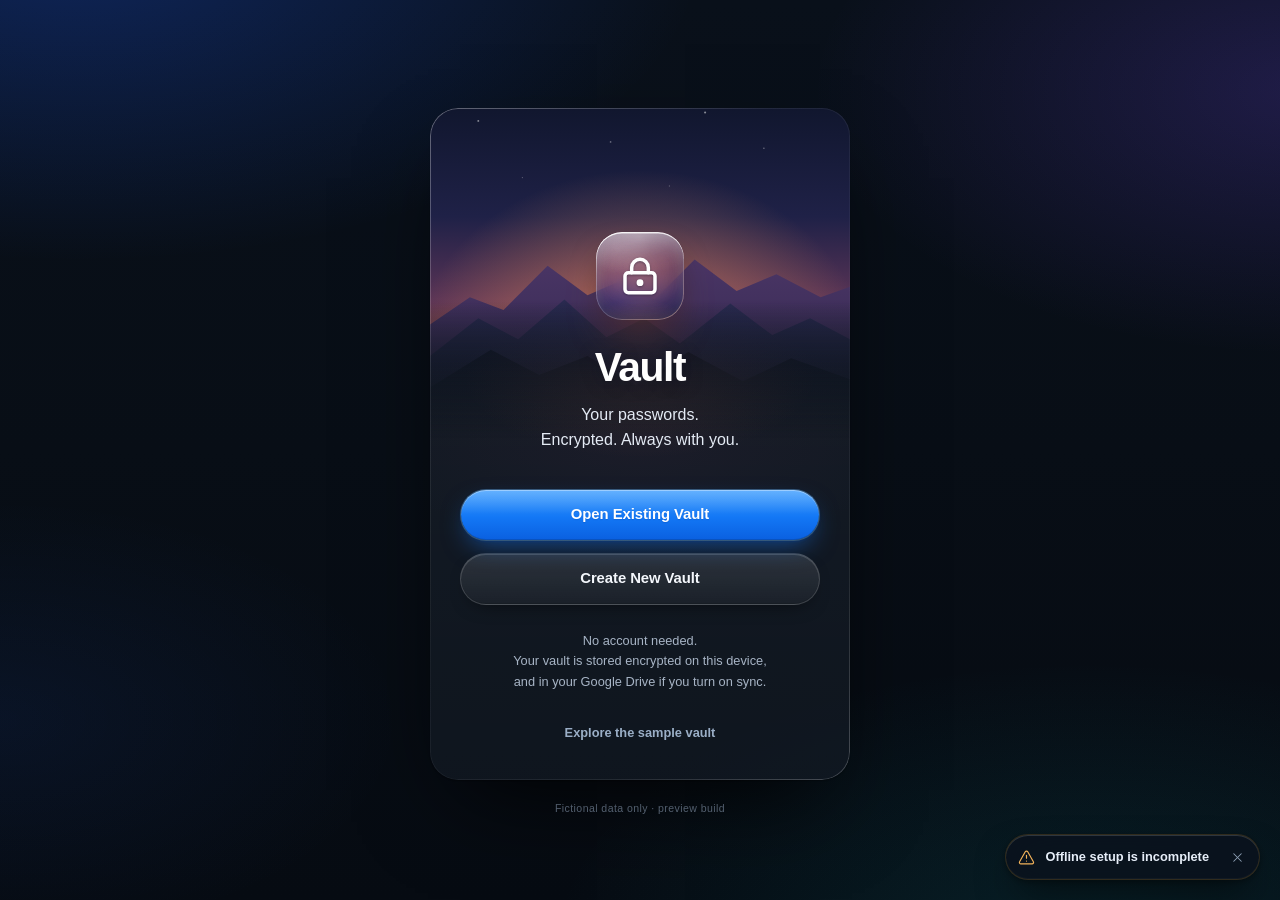
==== index.html @ ab8f026c "Deploy build PInYpkTTVG0W3ZakC27l: phone search behind a header button" ====
<!doctype html>
<html lang="en">
  <head>
    <meta charset="UTF-8" />
    <meta http-equiv="Content-Security-Policy" content="default-src 'self'; script-src 'self' 'wasm-unsafe-eval'; style-src 'self' 'unsafe-inline'; img-src 'self' data:; connect-src 'self' https://www.googleapis.com/drive/v3/about https://www.googleapis.com/drive/v3/files https://www.googleapis.com/drive/v3/files/ https://www.googleapis.com/upload/drive/v3/files; worker-src 'self'; manifest-src 'self'; object-src 'none'; base-uri 'none'; form-action 'none'; frame-src 'self'" />
    <meta
      name="viewport"
      content="width=device-width, initial-scale=1.0, viewport-fit=cover"
    />
    <meta name="theme-color" content="#080e16" />
    <meta name="referrer" content="no-referrer" />
    <meta
      name="description"
      content="Vault — a local-first personal password manager in development. Use fictional data until security review is complete."
    />
    <link rel="icon" type="image/svg+xml" href="./favicon.svg" />
    <link rel="manifest" href="./manifest.webmanifest" />
    <link rel="apple-touch-icon" href="./icons/apple-touch-icon.png" />
    <meta name="apple-mobile-web-app-capable" content="yes" />
    <meta name="apple-mobile-web-app-status-bar-style" content="black-translucent" />
    <meta name="apple-mobile-web-app-title" content="Vault" />
    <meta name="mobile-web-app-capable" content="yes" />
    <link
      rel="apple-touch-startup-image"
      media="screen and (device-width: 430px) and (device-height: 932px) and (-webkit-device-pixel-ratio: 3) and (orientation: portrait)"
      href="./icons/launch-1290x2796.png"
    />
    <title>Vault · Development</title>
    <!-- Critical paint before the app loads: dark background, no white flash. -->
    <style>html,body{--lightningcss-light: ;--lightningcss-dark:initial;color-scheme:dark;background:#080e16;height:100%;margin:0;overflow:hidden}#launch{z-index:2147483000;pointer-events:none;background:#080e16;justify-content:center;align-items:center;transition:opacity .32s;display:flex;position:fixed;inset:0}#launch[data-done]{opacity:0}#launch svg{width:88px;height:88px}</style>
    <script type="module" crossorigin src="./assets/app-DPc89aUN.js"></script>
    <link rel="modulepreload" crossorigin href="./assets/styles-MlpHcpYz.js">
    <link rel="modulepreload" crossorigin href="./assets/driveHandoff-KVu4abeZ.js">
    <link rel="modulepreload" crossorigin href="./assets/autoPreference-CKDOuT5c.js">
    <link rel="stylesheet" crossorigin href="./assets/styles-CIdJ_eeI.css">
    <link rel="stylesheet" crossorigin href="./assets/app-0W2YmeRb.css">
  </head>
  <body>
    <div id="launch" aria-hidden="true">
      <svg viewBox="80 80 352 352" xmlns="http://www.w3.org/2000/svg">
        <defs>
          <linearGradient id="launch-blue" x2="0" y2="1">
            <stop stop-color="#168eff" />
            <stop offset="1" stop-color="#0754c7" />
          </linearGradient>
        </defs>
        <rect x="80" y="80" width="352" height="352" rx="88" fill="url(#launch-blue)" />
        <rect x="160" y="234" width="192" height="142" rx="35" fill="none" stroke="#fff" stroke-width="20" />
        <path d="M196 234v-55a60 60 0 0 1 120 0v55" fill="none" stroke="#fff" stroke-width="20" />
        <path d="M256 291v32" stroke="#fff" stroke-width="20" stroke-linecap="round" />
      </svg>
    </div>
    <div id="root"></div>
  </body>
</html>
---- assets/styles-CIdJ_eeI.css ----
:root{color:#edf2fa;font-synthesis:none;--bg:#080e16;--panel:#0d151f;--line:#ffffff13;--muted:#95a4b8;--blue:#1686ff;--blue-soft:#102c4e;--panel-2:#111b27;--field:#141e2b;--field-line:#ffffff14;--line-strong:#ffffff24;--text:#edf2fa;--green:#3fcf8e;--red:#ff6b78;--radius:12px;--radius-lg:16px;--ease:cubic-bezier(.2, .7, .2, 1);--fast:.14s;--safe-top:env(safe-area-inset-top,0px);--safe-bottom:env(safe-area-inset-bottom,0px);--lightningcss-light: ;--lightningcss-dark:initial;color-scheme:dark;-webkit-font-smoothing:antialiased;-webkit-text-size-adjust:100%;-moz-text-size-adjust:100%;text-size-adjust:100%;background:#080e16;font-family:Inter,-apple-system,BlinkMacSystemFont,Segoe UI,sans-serif;font-size:16px}*{box-sizing:border-box}body{margin:0}button,input,select{font:inherit}button,a,input,select{-webkit-tap-highlight-color:transparent}button{cursor:pointer}button:disabled{cursor:not-allowed;opacity:.43}button{color:inherit}a{color:#50a9ff;text-decoration:none}button:focus-visible,a:focus-visible,input:focus-visible,select:focus-visible,textarea:focus-visible{outline-offset:2px;outline:2px solid #73b9ff}textarea{font:inherit}button{border:0}h1,h2,p{margin:0}h1{letter-spacing:-.045em;font-size:1.8rem;font-weight:630}h2{letter-spacing:-.02em;font-size:1.05rem;font-weight:600}svg{flex-shrink:0}.muted{color:var(--muted);line-height:1.6}.small{font-size:.8rem}.grow{flex:1;min-width:0}.preview-banner{color:#a8bbd4;background:#111c2d;border-bottom:1px solid #21334d;flex-wrap:wrap;justify-content:center;align-items:center;gap:9px;min-height:38px;padding:9px 18px;font-size:.75rem;display:flex}.preview-banner strong{color:#d6e6fe;font-weight:550}.button{border-radius:var(--radius);letter-spacing:-.005em;min-height:44px;transition:filter var(--fast) var(--ease), background-color var(--fast) var(--ease), border-color var(--fast) var(--ease), color var(--fast) var(--ease), transform var(--fast) var(--ease), box-shadow var(--fast) var(--ease);justify-content:center;align-items:center;gap:8px;padding:10px 18px;font-size:.9rem;font-weight:600;line-height:1.2;text-decoration:none;display:inline-flex}.button:active:enabled{transform:scale(.98)}.primary{color:#fff;background:linear-gradient(#2593ff,#0c74f5);border:1px solid #3796ff;box-shadow:inset 0 1px #ffffff2e,0 4px 14px #0a6cff26}@media (hover:hover){.primary:hover:enabled{filter:brightness(1.1)}}.primary:active:enabled{filter:brightness(.94)}.secondary{border:1px solid var(--line-strong);color:#eef4fc;background:#ffffff05}@media (hover:hover){.secondary:hover:enabled{background:#ffffff0d;border-color:#ffffff38}}.icon-button{color:#aebed1;width:36px;height:36px;transition:background-color var(--fast) var(--ease), color var(--fast) var(--ease), transform var(--fast) var(--ease);background:0 0;border-radius:10px;flex-shrink:0;justify-content:center;align-items:center;display:inline-flex}@media (hover:hover){.icon-button:hover{color:#fff;background:#ffffff0d}}.icon-button:active{background:#ffffff17;transform:scale(.94)}.text-button{color:#5eb1ff;transition:color var(--fast) var(--ease), background-color var(--fast) var(--ease);background:0 0;border-radius:10px;justify-content:center;align-items:center;gap:8px;padding:12px;font-size:.85rem;font-weight:550;display:flex}@media (hover:hover){.text-button:hover:enabled{color:#8cc8ff;background:#ffffff08}}.app-mark{color:#fff;background:linear-gradient(145deg,#269dff,#0061e4);border:1px solid #73baff65;border-radius:8px;justify-content:center;align-items:center;width:32px;height:34px;display:inline-flex;box-shadow:0 3px 15px #0062e62a}.eyebrow{letter-spacing:.17em;color:#7f94ae;font-size:.66rem;font-weight:600}.onboarding{background:radial-gradient(at 50% 26%,#142034 0,#0000 60%);flex-direction:column;justify-content:center;align-items:center;min-height:calc(100dvh - 38px);padding:30px 22px;display:flex}.onboarding-brand{letter-spacing:-.03em;align-items:center;gap:10px;margin-bottom:25px;display:flex}.onboarding-card{isolation:isolate;text-align:center;background:linear-gradient(145deg,#111b28,#080e16 80%);border:1px solid #ffffff1d;border-radius:20px;width:100%;max-width:410px;padding:35px 30px;position:relative;overflow:hidden;box-shadow:0 24px 100px #0007,inset 0 1px #ffffff05}.welcome-card{padding-top:56px}.hero-lock{color:#c4d5eb;background:linear-gradient(140deg,#2c3549c0,#0b1420c0);border:1px solid #9caec47a;border-radius:24px;justify-content:center;align-items:center;width:88px;height:91px;margin:0 auto 30px;display:flex;box-shadow:0 14px 30px #0003,inset 0 1px 2px #fff3}.welcome-card h1{margin:10px 0 15px;font-size:2.75rem}.welcome-description{color:#d0ddee;font-size:1.02rem;line-height:1.7}.onboarding-actions{gap:12px;margin:43px 0 26px;display:grid}.onboarding-actions .button{width:100%;min-height:47px}.onboarding-footnote{color:#94a5ba;justify-content:center;align-items:center;gap:7px;margin-bottom:17px;font-size:.75rem;line-height:1.6;display:flex}.back-button{position:absolute;top:14px;left:13px}.small-lock{color:#b4c7df;margin:6px auto 22px}.onboarding-card:not(.welcome-card) h1{font-size:1.55rem}.onboarding-intro{margin:14px 0 28px;font-size:.87rem}.form-field{text-align:left;color:#dbe5f2;margin-bottom:20px;font-size:.8rem;display:block}.form-field input{background:var(--field);border:1px solid var(--field-line);border-radius:var(--radius);width:100%;color:var(--text);min-height:44px;transition:border-color var(--fast) var(--ease), box-shadow var(--fast) var(--ease);margin-top:8px;padding:11px 14px;font-size:.9rem;display:block}.form-field input:focus{border-color:#3a8fff;outline:none;box-shadow:0 0 0 3px #1686ff33}.notice{color:#a9bad0;background:#1220356b;border:1px solid #4e8acf24;border-radius:8px;align-items:flex-start;gap:10px;margin:18px 0;padding:14px;font-size:.8rem;line-height:1.65;display:flex}.notice svg{margin-top:3px}.onboarding-card>.primary{width:100%;margin:4px 0 10px}.source-choice{border:1px solid var(--line);text-align:left;background:#142131;border-radius:9px;align-items:center;gap:14px;width:100%;margin:14px 0;padding:19px 14px;display:flex}.source-choice>span{flex:1}.source-choice strong{font-size:.88rem;font-weight:500;display:block}.source-choice small{color:var(--muted);margin-top:7px;font-size:.75rem;display:block}.tag{color:#ccd7e8;background:#1a2534;border:1px solid #ffffff08;border-radius:8px;padding:4px 10px;font-size:.72rem;font-weight:500;line-height:1.4;display:inline-block}.favorite{color:#f2c454}.favorite svg{fill:currentColor;stroke-width:1.3px}.sr-only{clip:rect(0, 0, 0, 0);white-space:nowrap;border:0;width:1px;height:1px;margin:-1px;padding:0;overflow:hidden;position:absolute!important}@media (width<=760px){.preview-banner{gap:6px;min-height:38px;padding:8px 9px;font-size:.64rem;line-height:1.5}.preview-banner>span:last-child{max-width:255px}.onboarding{justify-content:flex-start;padding:26px 18px}.onboarding-brand{display:none}.onboarding-card{box-shadow:none;background:0 0;border:none;max-width:410px;padding:35px 15px}.welcome-card{background:linear-gradient(#17233a66,#0000);border-radius:22px;padding-top:50px}.welcome-card h1{font-size:2.7rem}.welcome-description{font-size:1.05rem}.onboarding-actions{margin-top:52px}.onboarding-footnote{font-size:.75rem}.form-field input{font-size:1rem}.onboarding-intro{font-size:.95rem}.form-field{font-size:.85rem}.source-choice{padding:20px 14px}.button{min-height:45px}}body{background:radial-gradient(at 45% 0,#19222c66,#0000 65%),#080d13}.password-quality{color:#8da1b9;grid-template-columns:minmax(80px,1fr) auto;align-items:center;column-gap:12px;margin-top:10px;font-size:.75rem;display:grid}.password-quality>div{gap:4px;height:5px;margin:0;display:flex}.password-quality i{transition:background-color .22s var(--ease);background:#243244;border-radius:4px;flex:1}.password-quality span{text-align:right;font-weight:550;display:block}.password-quality .strength-feedback{color:#7f90a6;grid-column:1/-1;margin-top:6px;font-size:.72rem}.password-quality[data-score="0"],.password-quality[data-score="1"]{color:#ff9298}.password-quality[data-score="2"]{color:#f5c56e}.password-quality[data-score="3"],.password-quality[data-score="4"]{color:#49d79d}.password-quality i.filled{background:currentColor}.strength-feedback{color:#aebed0;margin:7px 0 0;line-height:1.5}.drive-connection{width:min(100%,520px)}.drive-connection .notice{margin:24px 0}.drive-connection #drive-status{margin:24px 0 12px;line-height:1.6}.drive-connection #drive-account{color:#49d79d;overflow-wrap:anywhere}.drive-connection [hidden]{display:none!important}.drive-connection .onboarding-actions{margin:24px 0}.drive-connection fieldset{text-align:left;border:0;min-width:0;padding:0}.drive-connection h2{margin:26px 0 14px;font-size:17px}.drive-connection select{border:1px solid var(--line);color:#edf2fa;background:#121e2c;border-radius:8px;width:100%;max-width:100%;min-height:48px;margin-top:9px;padding:12px;font-size:16px;display:block}.drive-connection #transfer-status{overflow-wrap:anywhere;color:#a4cbef;line-height:1.6}.drive-consent{align-items:flex-start;gap:10px;margin:18px 0;font-size:13px;line-height:1.5;display:flex}.drive-consent input{accent-color:#1885ff;flex:none;margin-top:4px}.drive-files{gap:12px;margin:16px 0;display:grid}.drive-file{overflow-wrap:anywhere;background:#0e1722;border:1px solid #263342;border-radius:12px;padding:16px}.drive-file strong{font-size:13px}.drive-file p{margin:10px 0}.form-error,.discard-confirmation p{color:#ffafb6;margin-top:15px;font-size:.8rem;line-height:1.5}.danger{color:#ff8a95;background:#3a161c;border:1px solid #83313d}@media (hover:hover){.button.danger:hover:enabled{color:#ffb0b8;background:#4b1b23;border-color:#a8414e}}.text-button.danger{color:#ff7d89;background:0 0;border:0}@media (hover:hover){.text-button.danger:hover:enabled{color:#ffa1aa;background:#ff5a6a12}}.form-error{margin-bottom:15px}@media (prefers-reduced-motion:reduce){*,:before,:after{scroll-behavior:auto!important;transition:none!important;animation-duration:.01ms!important;animation-iteration-count:1!important}}@keyframes rise-in{0%{opacity:0;transform:translateY(10px)scale(.985)}}@keyframes fade-in{0%{opacity:0}}@keyframes sheet-in{0%{opacity:0;transform:translateY(24px)}}.onboarding-card form>.button{width:100%;margin:16px 0}.onboarding-card input[type=file]{min-width:0;max-width:100%;padding:10px}.saved-vault-list{gap:10px;max-height:300px;margin-bottom:24px;display:grid;overflow-y:auto}.sync-choice{text-align:left;overflow-wrap:anywhere;align-items:flex-start;gap:12px;padding:14px 0;display:flex}.quick-unlock{justify-content:center;align-items:center;gap:8px;width:100%;margin-top:8px;display:inline-flex}.quick-unlock-or{text-align:center;margin:10px 0 2px;font-size:.85rem}.notice-text{color:#f6c35b;margin:8px 0}.auth-frame{border:0;border-radius:12px;width:100%;height:365px}.sync-choice input[type=radio]{accent-color:#168bff;flex:0 0 20px;width:20px;height:20px;min-height:20px;margin:2px 0 0}.saved-vault-choice{text-align:left;width:100%}.saved-vault-choice>span{min-width:0}.saved-vault-choice small{overflow-wrap:anywhere;font-size:11px}.selected-vault-name{color:#7db9ff;margin:8px 0;font-size:13px}.saved-vault-count{text-align:center;margin:0;font-size:12px}.pwa-notice{padding:12px max(16px, env(safe-area-inset-right)) 12px max(16px, env(safe-area-inset-left));color:#d1e6ff;text-align:center;background:#11253a;font-size:12px}.pwa-notice .text-button{margin:8px auto 0}.pwa-status{text-align:left;background:#0e1722;border:1px solid #263342;border-radius:16px;width:100%;max-width:600px;margin:22px auto 0;padding:20px;font-size:13px;line-height:1.6}.pwa-status h2{margin-bottom:10px;font-size:16px}.pwa-status p{margin:10px 0}.pwa-actions{flex-wrap:wrap;gap:10px;margin-top:14px;display:flex}@media (display-mode:standalone){body{padding-top:env(safe-area-inset-top)}body:before{content:"";z-index:40;height:env(safe-area-inset-top);background:var(--bg);pointer-events:none;position:fixed;top:0;left:0;right:0}:root{--sticky-top:env(safe-area-inset-top,0px)}html{overscroll-behavior-y:none}}.phone-pop-transition{z-index:10000;pointer-events:none;background:#080e16;position:fixed;inset:0;overflow:hidden}.phone-pop-page{will-change:transform;background:#080e16;position:absolute;inset:0;overflow:hidden}.phone-pop-front{box-shadow:-6px 0 24px #0005}.phone-pop-shade{pointer-events:none;background:#000;position:absolute;inset:0}
---- assets/app-0W2YmeRb.css ----
.access{background:radial-gradient(at 50% 18%,#14213980 0,#0000 60%);justify-content:center;min-height:100dvh;padding:40px 22px 18px}.access .onboarding-card{background:linear-gradient(160deg,#101a25,#090f17 75%);border:1px solid #ffffff12;border-radius:22px;max-width:420px;padding:34px 30px 30px;box-shadow:0 24px 80px #0006,inset 0 1px #ffffff05}.access .onboarding-card h1{letter-spacing:-.03em;font-size:1.45rem;font-weight:650}.access .onboarding-intro{color:#aab7c8;max-width:320px;margin:10px auto 26px;font-size:.88rem;line-height:1.55}.access .back-button{color:#dbe5f2;border-radius:10px;width:44px;height:44px;top:16px;left:14px}.access .onboarding-actions{gap:12px;margin:30px 0 0}.access .button{border-radius:11px;min-height:50px;font-size:.93rem;font-weight:600}.access .button.primary{background:var(--blue);border-color:#3a98ff;box-shadow:0 3px 12px #0a6cff1f,inset 0 1px #ffffff20}.access .button.secondary:not(.danger){color:#f2f6fb;background:#ffffff03;border-color:#ffffff38}.access .button.secondary.danger{color:#ffd9de;background:#3a1a21;border-color:#a8505d}.access form>.button{width:100%;margin:22px 0 0}.access .text-button{color:#5eb1ff}.access .sample-link{color:#8193a9;margin:18px auto 0;padding:8px 12px;font-size:.8rem}@media (hover:hover){.access .sample-link:hover{color:#b9c8da}}.access .welcome-card{background:#080e16;padding:0 30px 26px}.welcome-scene{z-index:-1;height:330px;position:absolute;inset:0 0 auto;overflow:hidden}.welcome-landscape{width:100%;height:100%;display:block}.access .hero-lock{color:#eef3fb;-webkit-backdrop-filter:blur(12px);backdrop-filter:blur(12px);background:linear-gradient(150deg,#5a5f7c8c,#1d2238b3);border:1px solid #ffffff42;border-radius:24px;width:88px;height:88px;margin:124px auto 24px;box-shadow:0 18px 40px #05081599,inset 0 1px 1px #fff5,inset 0 -8px 18px #0003}.access .welcome-card h1{letter-spacing:-.035em;margin:0 0 12px;font-size:2.55rem;font-weight:700}.access .welcome-description{color:#dfe7f2;font-size:1rem;line-height:1.55}.access .welcome-card .onboarding-actions{margin-top:36px}.access .saved-vault-count{color:#7f90a6;margin:12px 0 0;font-size:.75rem}.access .onboarding-footnote{color:#a7b4c5;margin:26px 0 0;font-size:.8rem;line-height:1.6;display:block}.offline-ready{color:#6f8198;justify-content:center;align-items:center;gap:6px;margin-top:6px;font-size:.72rem;display:flex}.offline-ready svg{color:#49c78f}.access .small-lock{color:#cfdbeb;border:1px solid var(--line);background:#16202d;border-radius:16px;justify-content:center;align-items:center;width:56px;height:56px;margin:8px auto 18px;display:flex}.access .small-lock.unlock-lock{color:#c9d5e5;background:0 0;border:0;width:auto;height:auto;margin:18px auto 20px}.access .small-lock.danger-tile{color:#ff9ea9;background:#2a141a;border-color:#5a2630}.access-field{text-align:left;margin-bottom:20px}.access-field>label,.access .form-field{color:#e3eaf4;text-align:left;font-size:.84rem;font-weight:550;display:block}.secret-input{margin-top:9px;position:relative}.access .secret-input input,.access .form-field input:not([type=file]){color:#f3f7fc;letter-spacing:.02em;background:#17222e;border:1px solid #ffffff0d;border-radius:10px;width:100%;min-height:50px;margin:0;padding:13px 50px 13px 14px;font-size:1rem;display:block;box-shadow:inset 0 1px 2px #00000012}.access .form-field input:not([type=file]){margin-top:9px;padding-right:14px}.access .secret-input input::placeholder{color:#66778d;letter-spacing:0;font-size:.9rem}.access .secret-input input:focus,.access .form-field input:focus{border-color:#3a8fff;outline:none;box-shadow:0 0 0 3px #1686ff33}.secret-input .icon-button{color:#b7c5d7;border-radius:10px;width:44px;height:44px;position:absolute;top:50%;right:6px;transform:translateY(-50%)}.access .file-field{margin-bottom:20px}.access .file-field input[type=file]{color:#b8c6d8;background:#141d2a;border:1px dashed #ffffff26;border-radius:12px;width:100%;margin-top:9px;padding:12px;font-size:.8rem;display:block}.access .password-quality{grid-template-columns:minmax(90px,1fr) auto;align-items:center;column-gap:12px;margin-top:10px;font-size:.75rem;display:grid}.access .password-quality>div{gap:4px;height:5px;margin:0}.access .password-quality span{text-align:right;font-weight:550}.access .password-quality .strength-feedback{color:#8193a9;grid-column:1/-1;margin-top:6px;font-size:.72rem}.sync-card{text-align:left;background:linear-gradient(145deg,#14202c,#111b26);border:1px solid #ffffff0d;border-radius:14px;grid-template-columns:auto 1fr;align-items:start;gap:6px 14px;margin-top:26px;padding:18px 16px 16px;display:grid}.sync-card>svg{margin-top:2px}.sync-card label{color:#f1f5fb;font-size:.92rem;font-weight:600;display:block}.sync-card p{color:#a0afc2;margin-top:6px;font-size:.8rem;line-height:1.55}.sync-card .switch{grid-column:2;justify-self:end}.switch{appearance:none;cursor:pointer;background:#39475a;border-radius:999px;flex-shrink:0;width:51px;height:31px;margin:0;transition:background .2s;position:relative}.switch:before{content:"";background:#fff;border-radius:50%;width:27px;height:27px;transition:transform .2s;position:absolute;top:2px;left:2px;box-shadow:0 2px 5px #0006}.switch:checked{background:var(--blue)}.switch:checked:before{transform:translate(20px)}.switch:disabled{opacity:.45;cursor:not-allowed}.switch:focus-visible{outline-offset:3px;outline:2px solid #73b9ff}.sync-hint{text-align:left;color:#8fb8e8;margin:10px 2px 0;font-size:.78rem}.access .form-error{text-align:left;margin:14px 0 0}.access .unlock-changed-hint{text-align:left;color:#8fa1b8;margin:8px 0 0;font-size:.78rem;line-height:1.5}.access-tip{color:#7f90a6;max-width:330px;margin:18px auto 0;font-size:.76rem;line-height:1.55}.access .selected-vault-name{color:#7f90a6;margin:-14px 0 24px;font-size:.78rem;font-weight:500}.access .quick-unlock-or{color:#7f90a6;align-items:center;gap:12px;margin:26px 0 18px;font-size:.78rem;display:flex}.access .quick-unlock-or:before,.access .quick-unlock-or:after{content:"";background:var(--line);flex:1;height:1px}.access .button.face-unlock{color:#cfe5ff;background:linear-gradient(#10233b,#0c1a2c);border-color:#2f7fe6;width:100%;min-height:50px;box-shadow:inset 0 1px #ffffff0a,0 0 0 1px #1686ff14}.access .button.face-unlock svg{color:#8cc6ff}@media (hover:hover){.access .button.face-unlock:hover:enabled{background:#12294a;border-color:#4a9dff}}.unlock-vault-name{color:#dbe7f5;font-weight:600}.unlocking{animation:fade-in .2s var(--ease);flex-direction:column;align-items:center;padding:6px 0 26px;display:flex}.unlock-spinner{border:5px solid #1d2a3b;border-top-color:var(--blue);border-right-color:#4aa3ff;border-radius:50%;width:76px;height:76px;margin:30px 0 28px;animation:.9s linear infinite sync-spin}@media (prefers-reduced-motion:reduce){.unlock-spinner{animation:2.4s linear infinite sync-spin!important}}.unlocking-note{max-width:260px;font-size:.9rem;line-height:1.55}.access .notice-text{text-align:left;background:#2a200d;border:1px solid #6b5220;border-radius:12px;margin:0 0 20px;padding:12px 14px;font-size:.8rem;line-height:1.5}.access .saved-vault-list{gap:10px;max-height:320px;margin:0;padding:2px}.vault-item{border:1px solid var(--line);background:#131c28;border-radius:16px;overflow:hidden}.access .saved-vault-choice{color:#cbd7e6;background:0 0;border:0;border-radius:0;gap:13px;margin:0;padding:14px 14px 8px}@media (hover:hover){.access .saved-vault-choice:hover:enabled{background:#ffffff06}}.vault-tile{color:#7cc0ff;background:#1c3456;border-radius:12px;flex:0 0 40px;justify-content:center;align-items:center;width:40px;height:40px;display:flex}.access .saved-vault-choice strong{color:#f1f5fb;font-size:.95rem;font-weight:600}.access .saved-vault-choice small{color:#7f90a6;margin-top:3px;font-size:.68rem}.access .vault-delete{color:#e3808c;text-align:left;background:0 0;border:0;margin:0 0 0 67px;padding:2px 0 12px;font-size:.74rem;display:block}.access .empty-vaults{border:1px dashed #ffffff1c;border-radius:16px;padding:18px;font-size:.85rem}.access .access-notice{color:#9fd8b8;margin-top:14px;font-size:.8rem;line-height:1.5}.drive-link{text-decoration:none}.more-options{text-align:center;width:100%;max-width:420px;margin-top:14px}.more-toggle{margin:0 auto;padding:8px 12px;font-size:.78rem;color:#8193a9!important}.more-toggle[aria-expanded=true] svg{transform:rotate(180deg)}.more-options .pwa-status{border-color:var(--line);background:#0c141e;border-radius:16px;max-width:420px;margin-top:8px}.access .vault-full-id{color:#6f8198;overflow-wrap:anywhere;margin:-18px 0 18px;font-size:.7rem}.delete-copy{text-align:left;color:#b9c6d6;margin-bottom:22px;font-size:.84rem;line-height:1.6}.delete-copy p+p{margin-top:10px}.connect-logo{border:1px solid var(--line);background:#141d2a;border-radius:18px;justify-content:center;align-items:center;width:64px;height:64px;margin:4px auto 18px;display:flex}.access .auth-frame{border:1px solid var(--line);background:#0f1823;border-radius:16px;margin:4px 0 10px;display:block}.connect-status{color:#aab7c8;font-size:.84rem;line-height:1.5}.connect-status:empty{display:none}.connect-status[data-status=error]{color:#ffafb6}.connect-account{text-align:left;border:1px solid var(--line);background:#131c28;border-radius:14px;margin-top:16px;padding:14px 16px;font-size:.8rem;line-height:1.55}.connect-account p+p{margin-top:6px}.connect-card .onboarding-actions{margin-top:22px}.muted-link{margin:10px auto 0;font-size:.8rem;color:#8193a9!important}.build-note{letter-spacing:.04em;color:#4f5f73;margin-top:22px;font-size:.66rem}@media (width<=760px){.access{padding:0 0 max(14px, env(safe-area-inset-bottom));background:var(--bg);justify-content:flex-start}.access .onboarding-card{max-width:none;box-shadow:none;background:0 0;border:0;border-radius:0;padding:64px max(22px,50% - 195px) 12px}.access .welcome-card{background:0 0;padding:0 max(26px,50% - 190px) 12px}.welcome-scene{height:min(45dvh,360px)}.access .hero-lock{margin-top:clamp(90px,17dvh,150px)}.access .welcome-card .onboarding-actions{margin-top:34px}.access .onboarding-card h1{font-size:1.5rem}.access .welcome-card h1{font-size:2.5rem}.access .back-button{top:12px;left:10px}.access .saved-vault-list{max-height:none}.more-options{padding:0 22px}.build-note{margin:auto 0 0;padding-top:18px}}@media (width<=760px) and (height<=700px){.access .hero-lock{border-radius:21px;width:76px;height:76px;margin-top:72px;margin-bottom:18px}.access .welcome-card .onboarding-actions{margin-top:26px}.access .onboarding-footnote{margin-top:20px}}.access .saved-vault-choice>.vault-tile{flex:0 0 40px}.access .saved-vault-choice>span:not(.vault-tile){flex:1}.access h1+.selected-vault-name{margin:8px 0 20px}.access h1+.selected-vault-name+.vault-full-id{margin:-14px 0 20px}.access .file-field input[type=file]::file-selector-button{color:#eef4fc;font:inherit;cursor:pointer;background:#1f2b3b;border:1px solid #ffffff24;border-radius:9px;margin-right:12px;padding:8px 12px;font-weight:550}.access .small-lock.unlock-lock{color:#b3c2d5;background:radial-gradient(circle,#1b283b 0,#121c2a55 45%,#0000 70%);border-radius:50%;width:104px;height:104px;margin:6px auto 14px}.access .unlock-lock svg circle{fill:#0e1724;stroke:#0e1724;stroke-width:3.4px}.access .unlock-lock svg path{stroke-width:2.2px}.access .small-lock.face-glyph{color:#8cc6ff;background:radial-gradient(circle at 50% 40%,#16345a 0,#0f2340 55%,#0b1829 100%);border:1px solid #2f7fe666;border-radius:30px;width:104px;height:104px;margin:12px auto 18px;box-shadow:0 0 0 6px #1686ff0d,0 14px 38px #0a6cff26,inset 0 1px #ffffff14}.access .face-first{flex-direction:column;align-items:stretch;gap:14px;margin-top:4px;display:flex}.access .button.face-unlock.face-unlock-primary{color:#fff;background:var(--blue);border-color:#3a98ff;gap:10px;min-height:60px;font-size:1.02rem;font-weight:650;box-shadow:0 8px 24px #0a6cff40,inset 0 1px #ffffff26}.access .button.face-unlock.face-unlock-primary svg{color:#fff}@media (hover:hover){.access .button.face-unlock.face-unlock-primary:hover:enabled{background:#2b92ff;border-color:#5aaaff}}.access .use-master-password{border-radius:10px;justify-content:center;align-self:center;align-items:center;gap:8px;min-height:44px;padding:8px 16px;font-size:.92rem;font-weight:600;display:inline-flex}@media (hover:hover){.access .use-master-password:hover{background:#ffffff08}}.access .unlock-form-pending{visibility:hidden}.access .saved-vault-choice small.vault-meta{color:#8193a9;flex-wrap:wrap;align-items:center;gap:3px 10px;margin-top:4px;font-size:.72rem;line-height:1.35;display:flex}.vault-meta-tag{white-space:nowrap;align-items:center;gap:4px;display:inline-flex}.vault-meta-tag svg{flex:none}.vault-meta-tag>svg:not(.drive-logo){color:#7cc0ff}.workspace{background:var(--bg);width:100%;min-height:100dvh;display:flex}.sidebar{border-right:1px solid var(--line);scrollbar-width:thin;background:linear-gradient(#0c141f,#09101a);flex-direction:column;flex-shrink:0;width:240px;height:100dvh;padding:22px 12px 14px;display:flex;position:sticky;top:0;overflow-y:auto}.sidebar-brand{letter-spacing:-.02em;align-items:center;gap:11px;padding:0 8px 22px;font-size:1.3rem;font-weight:650;display:flex}.sidebar-brand .app-mark{border-radius:10px;width:34px;height:34px}.sidebar-nav,.sidebar-bottom{flex-direction:column;gap:2px;display:flex}.sidebar .nav-item{color:#c0ccdc;text-align:left;width:100%;min-height:38px;transition:background-color var(--fast) var(--ease), color var(--fast) var(--ease);background:0 0;border-radius:10px;align-items:center;gap:12px;padding:8px 11px;font-size:.875rem;font-weight:400;display:flex}.sidebar .nav-item svg{color:#8ea2bb;transition:color var(--fast) var(--ease)}@media (hover:hover){.sidebar .nav-item:hover:not(.active){color:#eef4fc;background:#ffffff09}}.sidebar .nav-item:active:not(.active){background:#ffffff10}.sidebar .nav-item.active{color:#fff;background:linear-gradient(100deg,#0c3158,#10243c);font-weight:550;box-shadow:inset 0 0 0 1px #368fee24}.sidebar .nav-item.active svg{color:#6fb2ff}.sidebar .nav-item>span:nth-child(2){flex:1;min-width:0}.nav-count,.trash-count{color:#71859f;font-variant-numeric:tabular-nums;font-size:.72rem}.nav-caret{color:#8ea2bb;transition:transform .15s;display:inline-flex}.nav-caret[data-open=false]{transform:rotate(-90deg)}.nav-sub{flex-direction:column;gap:1px;padding-left:14px;display:flex}.nav-sub[hidden]{display:none}.sidebar .nav-sub .nav-item{min-height:34px;font-size:.84rem}.sidebar-bottom{margin-top:auto;padding-top:18px}.drive-state{border:1px solid var(--line);color:var(--muted);background:#0f1823;border-radius:12px;margin-top:12px;padding:11px 12px 12px;font-size:.75rem}.drive-state-head{align-items:center;gap:8px;min-height:28px;display:flex}.drive-state-head strong{color:#e3ebf6;flex:1;font-size:.82rem;font-weight:560}.drive-state .drive-gear{width:30px;height:30px;margin-right:-6px}.drive-state .sync-pill{color:#b8c6d8;background:#1a2534;border:1px solid #0000;border-radius:999px;align-items:center;gap:6px;margin-top:6px;padding:3px 9px 3px 7px;font-size:.72rem;font-weight:560;line-height:1.3;display:inline-flex}.drive-state .sync-pill i{background:currentColor;border-radius:50%;width:7px;height:7px}.drive-state .sync-pill[data-summary=synced]{color:#5fd49a;background:#0f2e22}.drive-state .sync-pill[data-summary=syncing],.drive-state .sync-pill[data-summary=waiting]{color:#f6c35b;background:#33260d}.drive-state .sync-pill[data-summary=syncing] i{animation:1.2s ease-in-out infinite sync-blink}.drive-state .sync-pill[data-summary=conflict]{color:#ff8591;cursor:pointer;background:#3a151b;border-color:#a8414e80}@media (hover:hover){.drive-state .sync-pill[data-summary=conflict]:hover{background:#4a1a22}}.drive-state .sync-pill[data-summary=paused],.drive-state .sync-pill[data-summary=offline]{color:#c3cbd6;background:#2a2f38}.drive-note{margin:7px 0 0;line-height:1.4;display:block}.drive-state[data-summary=syncing] .drive-note{color:#f6c35b;font-weight:600}.drive-state[data-summary=synced] .drive-note{color:#5fd49a}.drive-state[data-summary=conflict] .drive-note{color:#ff9aa4}.drive-synced{color:#7d8fa7;margin-top:8px;font-size:.7rem;display:block}.drive-synced span{color:#c8d4e3;margin-top:2px;font-size:.74rem;display:block}.sidebar-fineprint{color:#5f7188;text-align:center;margin:10px 4px 0;font-size:.66rem}@keyframes sync-blink{50%{opacity:.35}}.sync-status-layer{z-index:30;animation:fade-in .16s var(--ease);background:#02060c66;position:fixed;inset:0}.sync-status-layer>.sync-status-panel{border-radius:var(--radius-lg);width:min(360px,100vw - 264px);max-height:calc(100dvh - 28px);animation:rise-in .2s var(--ease);transform-origin:0 100%;background:linear-gradient(#121c29,#0d1621);border:1px solid #ffffff1f;position:absolute;bottom:14px;left:248px;overflow-y:auto;box-shadow:0 24px 70px #000a,inset 0 1px #ffffff08}.main-content{flex:1;align-items:flex-start;min-width:0;display:flex}.vault-content{flex:1;min-width:0;padding:26px 32px 24px}.vault-header{align-items:center;gap:12px;margin-bottom:16px;display:flex}.vault-header h1{letter-spacing:-.03em;flex:1;min-width:0;font-size:1.55rem;font-weight:680}.vault-header-actions{align-items:center;gap:8px;display:flex}.mobile-title,.mobile-back,.mobile-lock,.search-cancel,.mobile-sync,.mobile-username,.row-chevron,.mobile-nav{display:none}.add-button{border-radius:10px;gap:6px;min-height:38px;padding:7px 18px 7px 14px;font-size:.875rem}.search-field{border-radius:var(--radius);color:#8397b0;max-width:620px;height:42px;transition:border-color var(--fast) var(--ease), box-shadow var(--fast) var(--ease), background-color var(--fast) var(--ease);background:#111a25;border:1px solid #ffffff10;align-items:center;gap:10px;margin-bottom:18px;padding:0 14px;display:flex}@media (hover:hover){.search-field:hover{border-color:#ffffff1a}}.search-field input{color:#edf2fa;background:0 0;border:0;outline:none;flex:1;min-width:0;height:100%;font-size:.9rem}.search-field input::placeholder{color:#7688a0}.search-field input::-webkit-search-cancel-button{display:none}.search-field .icon-button{border-radius:50%;width:28px;height:28px;margin-right:-6px}.filter-chips{display:none}.trash-explanation{border:1px solid var(--line);border-radius:var(--radius);background:var(--panel-2);color:#a8b8cc;flex-wrap:wrap;align-items:center;gap:6px 14px;margin:-2px 0 16px;padding:12px 12px 12px 16px;font-size:.84rem;line-height:1.55;display:flex}.trash-explanation>p{flex:260px;min-width:0}.trash-explanation>.text-button{flex-shrink:0;gap:6px;min-height:36px;padding:8px 12px}.trash-explanation>.trash-confirmation{flex:100%;margin:4px 0 0}.entries-table{border:1px solid var(--line);background:linear-gradient(160deg,#0e1721,#0b131c 65%);border-radius:12px;width:100%;overflow:hidden}.entry-table-head,.entry-row{grid-template-columns:minmax(180px,1.5fr) minmax(150px,1.35fr) minmax(100px,.7fr) minmax(108px,.8fr) 36px 36px;align-items:center;gap:12px;display:grid}.entry-table-head{border-bottom:1px solid var(--line);color:#8a9cb3;background:#ffffff02;min-height:40px;padding:0 14px 0 16px;font-size:.75rem;font-weight:560}.entry-row{min-height:56px;transition:background-color var(--fast) var(--ease);border-bottom:1px solid #ffffff09;padding:2px 14px 2px 16px;font-size:.84rem}.entry-row:last-child{border-bottom:0}@media (hover:hover){.entry-row:hover{background:#ffffff06}}.entry-open{text-align:left;background:0 0;border-radius:8px;align-items:center;gap:12px;width:100%;min-width:0;padding:8px 0;display:flex}.entry-text{min-width:0}.entry-open strong{text-overflow:ellipsis;white-space:nowrap;color:#eef3fa;letter-spacing:-.01em;font-size:1.1rem;font-weight:700;display:block;overflow:hidden}.username-cell{text-overflow:ellipsis;white-space:nowrap;color:#b3c1d4;overflow:hidden}.entries-table .tag{color:#c9d5e5;background:#172231;border-radius:8px;padding:4px 11px;font-size:.75rem}.updated-cell{color:#93a5bc;white-space:nowrap;font-variant-numeric:tabular-nums;font-size:.82rem}.star-cell,.more-cell{justify-content:center;display:flex}.star-cell .icon-button,.more-cell .icon-button{width:36px;height:36px}.star-cell .icon-button:not(.favorite){color:#8193aa}@media (hover:hover){.star-cell .icon-button.favorite:hover{color:#ffd36b}}.row-more,.row-chevron{display:inline-flex}.row-chevron{display:none}.brand-icon{background:#060b12;border:1px solid #ffffff10;border-radius:8px;flex-shrink:0;justify-content:center;align-items:center;width:30px;height:30px;display:inline-flex;overflow:hidden}.brand-icon svg{width:64%;height:64%}.brand-icon[data-tone=dark]{border-color:#ffffff24}.brand-icon[data-tone=light]{border-color:#0000}.brand-icon.initials{letter-spacing:0;white-space:nowrap;border-color:#ffffff1a;font-size:.78rem;font-weight:700;line-height:1}.brand-icon.initials[data-length="1"]{font-size:.95rem}.brand-icon.large{border-radius:11px;width:46px;height:46px}.brand-icon.large.initials{font-size:1.05rem}.brand-icon.large.initials[data-length="1"]{font-size:1.3rem}.brand-icon.initials[data-length="3"]{font-size:.62rem}.brand-icon.initials[data-length="4"]{font-size:.54rem}.brand-icon.large.initials[data-length="3"]{font-size:.86rem}.brand-icon.large.initials[data-length="4"]{font-size:.74rem}.brand-icon svg.logo-mark{width:70%;height:70%}.brand-icon svg.logo-wide{width:92%;height:92%}.brand-icon svg.logo-fill{width:100%;height:100%}.empty-state{text-align:center;color:#879cb7;animation:fade-in .2s var(--ease);flex-direction:column;align-items:center;gap:8px;padding:56px 16px 48px;display:flex}.empty-icon{border:1px solid var(--line);color:#6fb2ff;background:radial-gradient(circle at 50% 30%,#17273b,#0f1823);border-radius:18px;justify-content:center;align-items:center;width:60px;height:60px;margin-bottom:8px;display:inline-flex;box-shadow:0 10px 30px #0006}.empty-state h2{color:#dbe5f2;font-size:1.05rem}.empty-state p{max-width:300px;font-size:.85rem;line-height:1.5}.empty-state .text-button{margin-top:2px}.entries-table:not(:has(.entry-row)){display:none}.list-footer{color:#687c95;justify-content:space-between;gap:16px;margin-top:12px;padding:8px 4px;font-size:.74rem;display:flex}.list-footer>span{align-items:center;gap:6px;display:flex}.details{border-left:1px solid var(--line);overflow-wrap:anywhere;scrollbar-width:thin;background:#0a111a;flex-direction:column;flex-shrink:0;align-self:flex-start;width:400px;min-height:100dvh;max-height:100dvh;padding:16px;display:flex;position:sticky;top:0;overflow-y:auto}.details-card{border:1px solid var(--line);border-radius:var(--radius-lg);animation:fade-in .16s var(--ease);background:linear-gradient(#111b27,#0d1621 60%);flex-direction:column;padding:18px 16px 0;display:flex;box-shadow:inset 0 1px #ffffff08}.panel-top{justify-content:space-between;align-items:center;margin:-6px 0 12px;display:none}.details-back{color:#4ea8ff;min-height:44px;transition:opacity var(--fast) var(--ease);background:0 0;border-radius:10px;align-items:center;gap:4px;padding:6px 10px 6px 2px;font-size:1.0625rem;display:inline-flex}.details-back:active{opacity:.6}.detail-heading{border-bottom:1px solid var(--line);align-items:center;gap:14px;margin-bottom:16px;padding-bottom:16px;display:flex}.detail-heading h2{overflow-wrap:anywhere;margin-bottom:3px;font-size:1.2rem;font-weight:650}.detail-domain{text-overflow:ellipsis;white-space:nowrap;font-size:.8rem;display:block;overflow:hidden}.detail-heading .icon-button{width:36px;height:36px}.detail-menu{position:relative}.detail-menu-list{z-index:10;border-radius:var(--radius);-webkit-backdrop-filter:blur(16px);backdrop-filter:blur(16px);min-width:210px;animation:rise-in .15s var(--ease);transform-origin:100% 0;background:#152131f2;border:1px solid #ffffff1c;padding:6px;position:absolute;top:calc(100% + 6px);right:0;box-shadow:0 16px 40px #0009}.detail-menu-list button{text-align:left;color:#dbe5f2;width:100%;min-height:40px;transition:background-color var(--fast) var(--ease);background:0 0;border-radius:8px;align-items:center;gap:10px;padding:9px 10px;font-size:.85rem;display:flex}.detail-menu-list button:focus-visible{background:#ffffff0f}@media (hover:hover){.detail-menu-list button:hover{background:#ffffff0f}}.detail-field{border-radius:var(--radius);background:#141e2b;border:1px solid #ffffff0d;align-items:center;gap:2px;margin-bottom:10px;padding:10px 6px 10px 14px;font-size:.9rem;display:flex}.detail-field.detail-plain{background:0 0;border-color:#0000;margin:4px 0 6px;padding:4px 6px 4px 2px}.detail-field>div:first-child{flex:1;min-width:0}.detail-field a:not(.icon-button){text-overflow:ellipsis;white-space:nowrap;display:block;overflow:hidden}.field-label{color:#8699b1;margin-bottom:4px;font-size:.75rem;font-weight:500;display:block}.selectable{-webkit-user-select:text;user-select:text;overflow-wrap:anywhere}.password-text{font-family:ui-monospace,SF Mono,Cascadia Mono,Consolas,monospace;font-size:.88rem}.password-text.masked{letter-spacing:.14em}.detail-block{margin:4px 2px 14px}.detail-block .field-label{margin-bottom:7px}.detail-block .tag{border-radius:999px;padding:4px 12px;font-size:.78rem}.note{white-space:pre-wrap;color:#d6e0ec;font-size:.88rem;line-height:1.55}.detail-notes{padding-right:14px}.detail-updated{color:#d0dbe9;font-size:.88rem}.detail-actions{z-index:2;border-radius:0 0 var(--radius-lg) var(--radius-lg);background:linear-gradient(#0d162100,#0d1621 30%);gap:8px;margin:4px -16px 0;padding:14px 16px 16px;display:flex;position:sticky;bottom:0}.detail-actions .button{white-space:nowrap;border-radius:10px;flex:auto;gap:6px;min-width:0;min-height:40px;padding:8px 12px;font-size:.82rem}.copy-password-button{background:#1a2433;border-color:#ffffff14}.trash-entry-button{color:#ff7d89;background:#3a161c;border:1px solid #6b2a34}@media (hover:hover){.trash-entry-button:hover:enabled{background:#4b1b23}}.trash-confirmation{border-radius:var(--radius);animation:rise-in .18s var(--ease);background:linear-gradient(#2c1820,#231419);border:1px solid #6b2f3a;margin:4px 0 12px;padding:14px}.trash-confirmation p{color:#ffd4dc;font-size:.84rem;line-height:1.5}.trash-confirmation .editor-actions{flex-flow:wrap;margin-top:12px}.trash-confirmation .editor-actions .button{flex:140px}.detail-footer{color:#687c95;margin:4px 0 12px;font-size:.72rem}.details .notice{margin:4px 0 12px}.copy-status{z-index:50;-webkit-backdrop-filter:blur(14px);backdrop-filter:blur(14px);color:#d6e9ff;pointer-events:none;opacity:0;max-width:min(420px,100vw - 32px);transition:opacity .18s var(--ease), transform .18s var(--ease);background:#12243af2;border:1px solid #2f5f96;border-radius:999px;align-items:center;gap:8px;margin:0;padding:10px 16px;font-size:.85rem;font-weight:550;line-height:1.4;display:inline-flex;position:fixed;bottom:28px;left:50%;transform:translate(-50%,12px);box-shadow:0 12px 34px #000a}.copy-status[data-show=true]{opacity:1;transform:translate(-50%)}.copy-status svg{color:var(--green)}@media (width<=1200px) and (width>=761px){.sidebar{width:212px}.sync-status-layer>.sync-status-panel{left:220px}.vault-content{padding:24px 22px}.details{width:350px}.detail-actions{flex-wrap:wrap}.detail-actions .primary{flex:100%}.has-selection .entry-table-head,.has-selection .entry-row{grid-template-columns:minmax(0,1fr) 36px 36px}.has-selection .username-cell,.has-selection .category-cell,.has-selection .updated-cell,.has-selection .entry-table-head{display:none}.has-selection .mobile-username{display:block}}@media (width<=1000px) and (width>=761px){.entry-table-head,.entry-row{grid-template-columns:minmax(0,1.3fr) minmax(0,1fr) 36px 36px}.category-cell,.updated-cell,.entry-table-head>span:nth-child(3),.entry-table-head>span:nth-child(4){display:none}}@media (width<=900px) and (width>=761px){.has-selection .vault-content{display:none}.has-selection .details{border-left:0;flex:1;width:auto}.details .panel-top{display:flex}.panel-top .icon-button{display:none}}.mobile-username{text-overflow:ellipsis;white-space:nowrap;color:#8fa2ba;margin-top:2px;font-size:.78rem;font-weight:400;overflow:hidden}@media (width<=760px){.workspace{display:block}.sidebar{display:none}.main-content{padding-bottom:calc(72px + var(--safe-bottom));display:block}.vault-content{padding:0 16px 12px}.vault-header{top:var(--sticky-top,0px);z-index:6;-webkit-backdrop-filter:blur(18px)saturate(1.6);backdrop-filter:blur(18px)saturate(1.6);background:#080e16d9;gap:6px;min-height:60px;margin:0 -16px 6px;padding:12px 16px 6px;position:sticky}.vault-header h1{letter-spacing:-.025em;font-size:1.75rem;font-weight:700;line-height:1.15}.desktop-title{display:none}.mobile-title{display:inline}.mobile-back{color:#4ea8ff;width:44px;height:44px;margin-left:-10px;display:inline-flex}.mobile-lock{color:#b5c3d5;border-radius:50%;width:40px;height:40px;display:inline-flex}.add-button{border-radius:50%;width:40px;height:40px;min-height:40px;padding:0;box-shadow:0 6px 16px #0a6cff47,inset 0 1px #fff3}.add-button svg{width:22px;height:22px}.add-label{display:none}.mobile-sync{margin:0 0 10px;display:block}.mobile-sync-pill{color:#c3cbd6;text-align:left;background:#1a2534;border:1px solid #0000;border-radius:999px;align-items:center;gap:6px;max-width:100%;min-height:28px;padding:4px 11px 4px 9px;font-size:.78rem;font-weight:560;display:inline-flex}button.mobile-sync-pill{min-height:32px}.mobile-sync[data-summary=syncing] .mobile-sync-pill,.mobile-sync[data-summary=waiting] .mobile-sync-pill{color:#f6c35b;background:#33260d;border-color:#b7791f66}.mobile-sync[data-summary=syncing] svg{animation:1.4s linear infinite sync-spin}.mobile-sync[data-summary=synced] .mobile-sync-pill{color:#5fd49a;background:#0f2e22;border-color:#2f8f5e55}.mobile-sync[data-summary=conflict] .mobile-sync-pill{color:#ff8591;background:#3a151b;border-color:#a8414e99}.trash-explanation{margin-top:0;padding:12px 10px 10px 14px;font-size:.82rem}.trash-explanation>.text-button{margin:-2px 0 -4px -12px}.search-field{border-radius:var(--radius);background:#141e2b;border-color:#ffffff0a;max-width:none;height:40px;margin-bottom:0;padding:0 12px}.search-field input{font-size:16px}.filter-chips{scrollbar-width:none;-webkit-overflow-scrolling:touch;gap:8px;margin:12px -16px 4px;padding:0 16px 2px;display:flex;overflow-x:auto}.filter-chips::-webkit-scrollbar{display:none}.chip,.category-select{color:#cdd8e6;min-height:32px;transition:background-color var(--fast) var(--ease), color var(--fast) var(--ease), transform var(--fast) var(--ease);background:#151f2c;border:1px solid #ffffff0a;border-radius:999px;flex-shrink:0;padding:5px 15px;font-size:.8125rem;font-weight:550}.chip:active{transform:scale(.96)}.category-select{max-width:124px;padding-right:10px}.chip.active,.category-select.active{background:var(--blue);border-color:var(--blue);color:#fff}.entries-table{background:0 0;border:0;border-radius:0;overflow:visible}.entry-table-head{display:none}.entry-row,.has-selection .entry-row{border-bottom:0;border-radius:0;grid-template-columns:minmax(0,1fr) 44px 22px;gap:2px;min-height:62px;margin:0 -16px;padding:0 12px 0 16px;position:relative}.entry-row:after{content:"";background:#ffffff0d;height:1px;position:absolute;bottom:0;left:67px;right:0}.entry-row:last-child:after{display:none}.entry-row.selected{box-shadow:none;background:0 0}@media (hover:hover){.entry-row:hover{box-shadow:none;background:0 0}}:is(.entry-row:has(.entry-open:active),.entry-row:has(.more-cell .icon-button:active)){background:#ffffff0a}.username-cell,.category-cell,.updated-cell{display:none}.mobile-username{font-size:.8125rem;display:block}.entry-open{gap:13px;padding:10px 0}.entry-open strong{letter-spacing:-.015em;font-size:1.7rem;font-weight:560}.brand-icon{border-radius:9px;width:36px;height:36px}.brand-icon.initials{font-size:.9rem}.brand-icon.initials[data-length="1"]{font-size:1.1rem}.brand-icon.initials[data-length="3"]{font-size:.72rem}.brand-icon.initials[data-length="4"]{font-size:.62rem}.star-cell .icon-button{width:44px;height:44px}.star-cell svg{width:20px;height:20px}.more-cell .icon-button{color:#62758c;background:0 0;width:22px;height:44px;transform:none}.row-more{display:none}.row-chevron{display:inline-flex}.list-footer{border-top:0;margin-top:10px}.empty-state{padding:64px 16px 40px}.mobile-nav{z-index:20;padding:6px max(12px, env(safe-area-inset-right)) calc(6px + var(--safe-bottom)) max(12px, env(safe-area-inset-left));-webkit-backdrop-filter:blur(20px)saturate(1.8);backdrop-filter:blur(20px)saturate(1.8);background:#0b131dcc;border-top:.5px solid #ffffff26;justify-content:space-around;gap:4px;display:flex;position:fixed;bottom:0;left:0;right:0}.mobile-nav button{color:#8d9fb5;letter-spacing:.01em;min-height:50px;transition:color var(--fast) var(--ease);background:0 0;border-radius:12px;flex-direction:column;flex:1;justify-content:center;align-items:center;gap:3px;font-size:.6875rem;font-weight:550;display:flex}.mobile-nav button svg{width:24px;height:24px;transition:transform var(--fast) var(--ease)}.mobile-nav button:active svg{transform:scale(.9)}.mobile-nav button.active{color:#2b95ff}.has-selection .vault-content{display:none}.details{width:100%;min-height:0;max-height:none;animation:fade-in .18s var(--ease);background:0 0;border-left:0;padding:0 16px 16px;display:block;position:static;overflow:visible}.details-card{box-shadow:none;background:0 0;border:0;border-radius:0;padding:0;animation:none;display:block}.details .panel-top{top:var(--sticky-top,0px);z-index:6;-webkit-backdrop-filter:blur(18px)saturate(1.6);backdrop-filter:blur(18px)saturate(1.6);background:#080e16d9;min-height:52px;margin:0 -16px 8px;padding:4px 8px 4px 12px;display:flex;position:sticky}.panel-top .icon-button{width:44px;height:44px}.detail-heading{gap:14px;margin-top:6px}.detail-heading h2{font-size:1.375rem}.detail-domain{font-size:.875rem}.detail-heading .icon-button{width:44px;height:44px}.detail-field{min-height:64px;padding:10px 4px 10px 14px;font-size:1rem}.detail-field.detail-plain{min-height:0}.field-label{font-size:.8125rem}.detail-field .icon-button{width:44px;height:44px}.note,.detail-updated{font-size:.95rem}.detail-actions{background:0 0;flex-wrap:wrap;margin:16px 0 0;padding:0;position:static}.detail-actions .button{border-radius:var(--radius);flex:40%;min-height:46px;font-size:.9rem}.detail-actions .primary{flex:100%}.trash-confirmation{margin-top:12px}.copy-status{bottom:calc(80px + var(--safe-bottom))}}@keyframes sync-spin{to{transform:rotate(360deg)}}.editor-dialog{overscroll-behavior:contain;color:#edf2fa;background:linear-gradient(#121c29,#0e1722 50%);border:1px solid #ffffff1f;border-radius:18px;width:440px;max-width:calc(100vw - 32px);max-height:calc(100dvh - 40px);padding:20px 22px 22px;overflow-y:auto;box-shadow:0 30px 100px #000b,inset 0 1px #ffffff08}.editor-dialog[open]{animation:rise-in .2s var(--ease)}.editor-dialog::backdrop{-webkit-backdrop-filter:blur(4px);backdrop-filter:blur(4px);animation:fade-in .2s var(--ease);background:#02060caa}.editor-fields{border:0;min-width:0;margin:0;padding:0}.editor-header{justify-content:space-between;align-items:center;gap:10px;margin:-4px -8px 2px 0;display:flex}.editor-header h2{font-size:1.15rem;font-weight:650}.editor-top-cancel,.editor-top-save{display:none}.editor-hint{color:#7f92aa;margin-bottom:4px;font-size:.74rem;line-height:1.5}.editor-field{color:#cfd9e6;margin:14px 0 7px;font-size:.82rem;font-weight:500;display:block}.editor-field span{color:#8699b1;font-weight:400}.editor-dialog input,.editor-dialog select,.editor-dialog textarea{border:1px solid var(--field-line);border-radius:var(--radius);background:var(--field);color:#edf2fa;width:100%;min-width:0;min-height:44px;font:inherit;transition:border-color var(--fast) var(--ease), box-shadow var(--fast) var(--ease), background-color var(--fast) var(--ease);padding:10px 14px;font-size:.9rem;display:block}@media (hover:hover){.editor-dialog input:hover,.editor-dialog select:hover,.editor-dialog textarea:hover{border-color:#fff2}}.editor-dialog input:focus-visible,.editor-dialog select:focus-visible,.editor-dialog textarea:focus-visible{border-color:#3a8fff;outline:none;box-shadow:0 0 0 3px #1686ff33}.editor-dialog select{appearance:none;cursor:pointer;background-image:url("data:image/svg+xml,%3Csvg xmlns='http://www.w3.org/2000/svg' width='16' height='16' viewBox='0 0 24 24' fill='none' stroke='%238ea2bb' stroke-width='2' stroke-linecap='round' stroke-linejoin='round'%3E%3Cpath d='m6 9 6 6 6-6'/%3E%3C/svg%3E");background-position:right 14px center;background-repeat:no-repeat;padding-right:40px}.editor-dialog textarea{resize:none;min-height:84px;max-height:240px;line-height:1.55}.editor-password-row{gap:8px;display:flex}.editor-password-input{flex:1;min-width:0;position:relative}.editor-password-input input{letter-spacing:.01em;padding-right:46px;font-family:ui-monospace,SF Mono,Cascadia Mono,Consolas,monospace}.editor-password-input input:placeholder-shown{letter-spacing:0;font-family:inherit}.editor-password-input .icon-button{width:36px;height:36px;position:absolute;top:50%;right:4px;transform:translateY(-50%)}.editor-password-input .icon-button:active{transform:translateY(-50%)scale(.94)}.regenerate-button{border:1px solid var(--field-line);border-radius:var(--radius);background:var(--field);color:#c3d0e0;width:44px;transition:background-color var(--fast) var(--ease), color var(--fast) var(--ease), transform var(--fast) var(--ease);flex-shrink:0;justify-content:center;align-items:center;display:flex}@media (hover:hover){.regenerate-button:hover{color:#fff;background:#1d2a3b}}.regenerate-button:active{transform:scale(.95)}.regenerate-button:active svg{transition:transform .2s var(--ease);transform:rotate(90deg)}.generate-button{color:#cfe5ff;background:#0d1a2b;border:1px solid #2f86f0;width:100%;min-height:42px;margin-top:14px;padding:8px 10px;font-size:.86rem}@media (hover:hover){.generate-button:hover:enabled{background:#102440;border-color:#4a9dff}}.editor-actions{gap:10px;margin-top:20px;display:flex}.editor-actions .button{flex:1;min-height:42px;padding:9px 10px;font-size:.88rem}.editor-actions .secondary{background:#1a2534;border-color:#ffffff14}.discard-confirmation{animation:rise-in .16s var(--ease)}.discard-confirmation p{color:#ffafb6;margin-top:15px;font-size:.84rem;line-height:1.5}@media (width<=760px){.editor-dialog{width:100%;max-width:100%;height:100dvh;max-height:100dvh;padding:0 16px max(28px, calc(16px + var(--safe-bottom)));background:var(--bg);box-shadow:none;border:0;border-radius:0;margin:0}.editor-dialog[open]{animation:sheet-in .24s var(--ease)}.editor-header{z-index:2;min-height:56px;padding:max(8px, var(--safe-top)) 12px 8px;-webkit-backdrop-filter:blur(18px)saturate(1.6);backdrop-filter:blur(18px)saturate(1.6);background:#080e16e0;border-bottom:.5px solid #ffffff1c;grid-template-columns:1fr auto 1fr;align-items:center;margin:0 -16px 2px;display:grid;position:sticky;top:0}.editor-header h2{text-align:center;white-space:nowrap;font-size:1.0625rem;font-weight:650}.editor-top-cancel{color:#3d9dff;min-height:44px;transition:opacity var(--fast) var(--ease);background:0 0;border-radius:10px;justify-self:start;align-items:center;padding:6px;font-size:1.0625rem;display:inline-flex}.editor-top-cancel:active{opacity:.55}.editor-top-save{border-radius:10px;justify-self:end;min-height:36px;padding:6px 18px;font-size:1rem;display:inline-flex}.editor-close,.editor-footer{display:none}.editor-hint{margin-top:10px;font-size:.75rem}.editor-field{margin:15px 0 7px;font-size:.875rem;font-weight:500}.editor-dialog input,.editor-dialog select,.editor-dialog textarea{border-radius:10px;min-height:46px;padding:11px 12px;font-size:1rem}.editor-password-input input{font-size:1rem}.editor-dialog textarea{min-height:84px}.regenerate-button{width:48px}.editor-password-input .icon-button{width:44px;height:44px;right:2px}.generate-button,.editor-actions .button{min-height:48px;font-size:.95rem}.generate-button{margin-top:16px}}.empty-state+.list-footer{display:none}[data-category]{--cat:#8ea2bb;--cat-text:#ccd7e8;--cat-bg:#1a2534;--cat-line:#ffffff14}[data-category=Personal]{--cat:#4ea8ff;--cat-text:#a8d2ff;--cat-bg:#0f2846;--cat-line:#2a5b9599}[data-category=Work]{--cat:#a78bfa;--cat-text:#d4c5ff;--cat-bg:#251c47;--cat-line:#5a47a399}[data-category=Finance]{--cat:#34d399;--cat-text:#93e9c1;--cat-bg:#0c3024;--cat-line:#23775a99}[data-category=Social]{--cat:#f472b6;--cat-text:#ffb3d7;--cat-bg:#3a1530;--cat-line:#93386c99}[data-category=Shopping]{--cat:#fb923c;--cat-text:#ffc58f;--cat-bg:#3a210e;--cat-line:#95522299}[data-category=Utilities]{--cat:#2dd4bf;--cat-text:#8fe8dc;--cat-bg:#0b2f2f;--cat-line:#1f7a7299}.category-dot{background:var(--cat);border-radius:50%;flex-shrink:0;width:8px;height:8px;display:inline-block}.tag.category-tag[data-category]{background:var(--cat-bg);border:1px solid var(--cat-line);color:var(--cat-text);align-items:center;gap:6px;font-weight:550;display:inline-flex}.tag.category-tag[data-category]:before{content:"";background:var(--cat);border-radius:50%;width:6px;height:6px}.sidebar .nav-item[data-category] svg,.sidebar .nav-item.active[data-category] svg{color:var(--cat)}.category-field{position:relative}.category-field .category-dot{width:10px;height:10px;box-shadow:0 0 0 3px color-mix(in srgb, var(--cat) 22%, transparent);pointer-events:none;margin-top:-5px;position:absolute;top:50%;left:15px}.editor-dialog .category-field select{padding-left:36px}.entry-section-head,.alpha-index{display:none}.entry-section:not(:last-child)>.entry-row:last-child{border-bottom:1px solid #ffffff09}@media (width<=760px){.chip[data-category]{align-items:center;gap:7px;padding-left:12px;display:inline-flex}.chip.active[data-category],.category-select.active[data-category]{background:color-mix(in srgb, var(--cat) 26%, #0b121b);border-color:var(--cat-line);color:var(--cat-text)}.category-select.active[data-category]{border-color:var(--cat)}.entry-section-head{top:calc(var(--sticky-top,0px) + 56px);z-index:4;-webkit-backdrop-filter:blur(16px)saturate(1.5);backdrop-filter:blur(16px)saturate(1.5);color:#9fb2c9;letter-spacing:.02em;background:#0c141fed;align-items:center;height:28px;margin:0 -16px;padding:0 16px;font-size:.8125rem;font-weight:650;display:flex;position:sticky}.alpha-index{z-index:5;right:max(0px, env(safe-area-inset-right,0px));top:calc(var(--safe-top) + 64px);bottom:calc(76px + var(--safe-bottom));touch-action:none;-webkit-user-select:none;user-select:none;flex-direction:column;justify-content:center;align-items:center;width:22px;padding:4px 0;display:flex;position:fixed}.alpha-index>*{color:#4ea8ff;background:0 0;border:0;border-radius:0;flex:0 16px;justify-content:center;align-items:center;width:100%;min-height:0;padding:0;font-size:.6875rem;font-weight:650;line-height:1;display:flex;overflow:hidden}.alpha-index>[data-empty]{color:#4ea8ff4d}.alpha-index>[data-active]{color:#fff;transform:scale(1.25)}.alpha-index[data-dragging]{background:#ffffff0f;border-radius:11px}.vault-content:has(.alpha-index) .entry-row{padding-right:24px}html[data-keyboard] .alpha-index{display:none}}.detail-meta{border-top:1px solid #ffffff0d;grid-template-columns:auto minmax(0,1fr);gap:4px 28px;margin:6px 2px 10px;padding-top:14px;display:grid}.detail-meta .detail-block{min-width:0;margin:0}.detail-meta .detail-updated{padding-top:3px;display:block}.search-row{display:contents}@media (width<=760px){.search-row{align-items:center;gap:10px;display:flex}.search-row>.search-field{flex:1;min-width:0}.search-row:not([data-open]){display:none}.search-row[data-open]{animation:search-in .22s var(--ease)}.search-cancel{color:#4ea8ff;background:0 0;border:0;flex:none;padding:8px 2px;font-weight:600;display:inline-flex}}@keyframes search-in{0%{opacity:0;transform:translateY(-6px)}to{opacity:1;transform:none}}@media (prefers-reduced-motion:reduce){.search-row[data-open]{animation:none}}.settings-content{width:100%;max-width:1080px;padding:40px 40px 56px}.settings-screen h1{letter-spacing:-.01em;margin:0 0 22px;font-size:1.6rem;font-weight:650}.settings-desktop{grid-template-columns:220px minmax(0,1fr);align-items:start;gap:28px;display:grid}.settings-sidenav{position:sticky;top:24px}.settings-sidenav nav{gap:3px;display:grid}.settings-nav-item{color:#c0ccdc;text-align:left;width:100%;min-height:40px;transition:background-color var(--fast) var(--ease), color var(--fast) var(--ease);background:0 0;border-radius:10px;align-items:center;gap:12px;padding:9px 12px;font-size:.9rem;font-weight:500;display:flex}.settings-nav-item svg{color:#8295ad}@media (hover:hover){.settings-nav-item:hover{color:#fff;background:#ffffff08}}.settings-nav-item[aria-current=page]{background:var(--blue-soft);color:#fff;box-shadow:inset 3px 0 0 var(--blue)}.settings-nav-item[aria-current=page] svg{color:#6fb5ff}.settings-pane{min-width:0;max-width:680px}.settings-pane>h2{margin:6px 0 18px;font-size:1.15rem;font-weight:620}.settings-stack{gap:16px;display:grid}.settings-stack>p.muted{font-size:.875rem;line-height:1.55}.settings-card{border:1px solid var(--line);box-shadow:none;background:#101923;border-radius:12px;align-items:flex-start;gap:15px;min-width:0;margin:0;padding:18px;display:flex}.settings-card>svg{color:#6fb5ff;background:#1686ff12;border-radius:9px;flex-shrink:0;width:32px;height:32px;margin-top:0;padding:6px}.settings-card>.drive-logo{background:#16202d;width:38px;height:38px;padding:8px}.settings-card h3{margin:0 0 6px;font-size:.98rem;font-weight:620}.settings-card p{margin:0 0 14px;font-size:.85rem;line-height:1.5}.settings-card p:last-child{margin-bottom:0}.settings-card .button{margin-top:2px}.settings-card>.grow>.button+.button{margin-left:8px}.settings-card form{gap:10px;margin-top:6px;display:grid}.settings-card form .button{margin:0}.settings-card [role=status]{color:#b8d9ff;margin:12px 0 0;font-size:.83rem}.quick-unlock-on{color:#7fdcaa;background:#0f2e22;margin:0 10px 10px 0;display:inline-flex}.settings-about .app-mark{border-radius:11px;width:40px;height:42px}.settings-about h3{margin-top:2px}.settings-footnote{align-items:flex-start;gap:8px;margin:4px 2px 0;font-size:.76rem;line-height:1.55;display:flex}.settings-footnote svg{margin-top:2px}.settings-stack .pwa-status{border:1px solid var(--line);background:#101923;border-radius:12px;max-width:none;margin:0;padding:18px}.settings-stack .pwa-status h2{margin:0 0 6px;font-size:.98rem;font-weight:620}.settings-rows,.settings-list{border:1px solid var(--line);background:#101923;border-radius:12px;gap:0;padding:0;display:grid}.settings-row{color:#e8eef7;text-align:left;width:100%;min-height:50px;transition:background-color var(--fast) var(--ease);background:0 0;border-radius:0;align-items:center;gap:12px;padding:10px 14px;font-size:.95rem;display:flex;position:relative}.settings-row:first-child{border-radius:11px 11px 0 0}.settings-row:last-child{border-radius:0 0 11px 11px}.settings-row:only-child{border-radius:11px}.settings-row+.settings-row:before{content:"";background:#ffffff0b;height:1px;position:absolute;top:0;left:48px;right:12px}.settings-row:active+.settings-row:before,.settings-row:active:before{opacity:0}@media (hover:hover){.settings-row:hover+.settings-row:before,.settings-row:hover:before{opacity:0}}.settings-row>svg:first-child{color:#9eafc3}.settings-row>svg:last-child{color:#76879a;width:16px;height:16px}@media (hover:hover){.settings-row:hover{background:#ffffff08}}.settings-row-value{font-size:.82rem}.settings-subpage-head{align-items:center;gap:6px;margin:0 0 18px -8px;display:flex}.settings-subpage-head h1{margin:0;font-size:1.35rem;line-height:1.2}.settings-subpage-head .icon-button{width:40px;height:40px}.automatic-sync{border:1px solid var(--line);box-shadow:none;overflow-wrap:anywhere;transition:border-color .2s var(--ease), background-color .2s var(--ease);background:#101923;border-radius:12px;padding:18px}.automatic-sync p{margin:0}.drive-sync-head{align-items:flex-start;gap:12px;display:flex}.drive-sync-head .drive-logo{margin-top:2px}.drive-sync-head h3{margin:4px 0 5px;font-size:.95rem;font-weight:640}.drive-sync-head p{font-size:.83rem;line-height:1.5}.drive-sync-status{color:var(--muted);font-size:.84rem;line-height:1.5;margin:14px 0 0!important}.automatic-sync[data-status=working]{background:#1d170c;border-color:#b7791f}.automatic-sync[data-status=working] [role=status]{color:#f6c35b;font-weight:650}.automatic-sync[data-status=checked] [role=status]{color:#6fd39a;font-weight:600}.automatic-sync[data-status=paused] [role=status],.automatic-sync[data-status=conflict] [role=status]{color:#ff9a8f}.automatic-sync[data-status=conflict]{border-color:#7a2b2b}.drive-sync-note{font-size:.8rem;margin-top:8px!important}.drive-sync-connect{width:100%;margin-top:14px}.drive-sync-connect.danger{box-shadow:none;background:#3a1418;border-color:#a8414b}.drive-sync-box{background:#ffffff04;border:1px solid #ffffff09;border-radius:10px;margin-top:14px;padding:14px}.drive-sync-last{align-items:center;gap:12px;margin-bottom:12px;display:flex}.drive-sync-last strong{font-size:.9rem;font-weight:600;display:block}.drive-sync-last .muted{font-size:.85rem;line-height:1.5}.drive-sync-last-icon{color:#8295ad;border:1.5px solid #8295ad;border-radius:50%;flex-shrink:0;justify-content:center;align-items:center;width:30px;height:30px;display:inline-flex}.drive-sync-last-icon[data-status=checked]{color:#3fbf73;border-color:#3fbf73}.drive-sync-last-icon[data-status=working]{color:#f6c35b;border-color:#d99a2b}.drive-sync-last-icon[data-status=working] svg{animation:1.4s linear infinite sync-spin}.drive-sync-last-icon[data-status=paused],.drive-sync-last-icon[data-status=conflict],.drive-sync-last-icon[data-status=offline]{color:#ff8a8a;border-color:#d1545e}.drive-sync-now{width:100%}.drive-sync-off{color:#8fb8e6;margin:6px auto 0;padding:10px 12px 2px}.settings-switch{flex-shrink:0;width:51px;height:31px;margin-top:3px;position:relative}.settings-switch input{opacity:0;cursor:pointer;z-index:1;width:100%;height:100%;margin:0;position:absolute;inset:0}.settings-switch input:disabled{cursor:not-allowed}.settings-switch-track{transition:background-color .18s var(--ease);background:#39475a;border-radius:999px;position:absolute;inset:0}.settings-switch-track:after{content:"";width:27px;height:27px;transition:transform .18s var(--ease);background:#fff;border-radius:50%;position:absolute;top:2px;left:2px;box-shadow:0 2px 5px #0006}.settings-switch input:checked+.settings-switch-track{background:var(--blue)}.settings-switch input:checked+.settings-switch-track:after{transform:translate(20px)}.settings-switch input:focus-visible+.settings-switch-track{outline-offset:3px;outline:2px solid #73b9ff}.sync-status-panel{border:1px solid var(--line);box-shadow:none;overflow-wrap:anywhere;background:#101923;border-radius:12px;padding:18px}.sync-status-head{border-bottom:1px solid var(--line);border-radius:var(--radius-lg) var(--radius-lg) 0 0;background:#ffffff04;align-items:center;gap:10px;margin:-18px -18px 16px;padding:14px 18px 12px;display:flex}.sync-status-panel.embedded .sync-status-head{background:0 0;border:0;margin:0 0 12px;padding:0}.sync-status-head h2{flex:1;margin:0;font-size:1.05rem;font-weight:620}.sync-status-panel.embedded .sync-status-head h2{font-size:.98rem}.sync-status-head .icon-button{margin:-6px -8px -6px 0}.sync-status-drive{align-items:center;gap:12px;display:flex}.sync-status-drive strong{font-size:.92rem;font-weight:600}.sync-status-drive p{margin:2px 0 0;font-size:.8rem;line-height:1.4}.sync-status-last{gap:3px;margin:16px 0 14px;font-size:.9rem;display:grid}.sync-status-last>.muted{font-size:.8rem}.sync-status-panel .sync-now{width:100%;margin-bottom:6px}.sync-pill{white-space:nowrap;color:#b3c1d4;background:#ffffff08;border:1px solid #ffffff1f;border-radius:999px;align-items:center;padding:3px 9px;font-size:.74rem;font-weight:600;display:inline-flex}.sync-pill[data-summary=synced]{color:#6fd39a;background:#0e2519;border-color:#2f7d52}.sync-pill[data-summary=syncing],.sync-pill[data-summary=waiting]{color:#f6c35b;background:#241c0c;border-color:#8a6420}.sync-pill[data-summary=conflict],.sync-pill[data-summary=paused]{color:#ff9a8f;background:#2a1214;border-color:#8d3a3a}.sync-timeline{margin:18px 0 0;padding:0;list-style:none;position:relative}.sync-timeline li,.sync-status-foot{grid-template-columns:22px 1fr;column-gap:12px;padding:0 0 16px;font-size:.84rem;line-height:1.45;display:grid;position:relative}.sync-timeline li>time{color:var(--muted);grid-column:2;font-size:.78rem}.sync-timeline li>span:last-child{color:#dbe5f2;grid-column:2}.sync-timeline li:before{content:"";background:#203044;width:2px;position:absolute;top:22px;bottom:0;left:10px}.sync-timeline-dot{color:#6fd39a;z-index:1;background:#0e2519;border:1.5px solid #3fbf73;border-radius:50%;grid-row:span 2;justify-content:center;align-items:center;width:22px;height:22px;display:inline-flex;box-shadow:0 0 0 3px #3fbf7314}.sync-timeline-empty{margin:12px 0 14px;font-size:.82rem}.sync-status-foot{color:#c6d3e4;align-items:center;padding:0}.sync-status-foot .sync-timeline-dot{grid-row:auto}.sync-status-foot[data-tone=busy] .sync-timeline-dot{color:#f6c35b;background:#241c0c;border-color:#d99a2b}.sync-status-foot[data-tone=bad] .sync-timeline-dot{color:#ff8a8a;background:#2a1214;border-color:#d1545e}.sync-status-foot[data-tone=off] .sync-timeline-dot{color:#9fb0c5;background:#1a2534;border-color:#5d6f86}.sync-conflict-backdrop{z-index:60;-webkit-backdrop-filter:blur(4px);backdrop-filter:blur(4px);animation:fade-in .18s var(--ease);background:#03070cc2;justify-content:center;align-items:center;padding:20px;display:flex;position:fixed;inset:0;overflow-y:auto}.sync-conflict{overscroll-behavior:contain;text-align:center;overflow-wrap:anywhere;width:min(520px,100%);max-height:calc(100dvh - 40px);animation:rise-in .22s var(--ease);background:linear-gradient(#121c29,#0d1621 45%);border:1px solid #ffffff1f;border-radius:20px;padding:26px 22px 12px;overflow-y:auto;box-shadow:0 30px 80px #000b,inset 0 1px #ffffff08}.sync-conflict-icon{color:#ff5b5b;filter:drop-shadow(0 6px 14px #ff3b4a40);display:inline-flex}.sync-conflict-icon svg path:first-child{fill:#ff4d57;stroke:#ff4d57}.sync-conflict-icon svg path:not(:first-child){stroke:#fff;stroke-width:2.2px}.sync-conflict h2{outline:none;margin:8px 0 6px;font-size:1.3rem;font-weight:650}.sync-conflict>p{margin:0 0 14px;font-size:.86rem}.conflict-progress{background:var(--blue-soft);border-radius:999px;padding:2px 10px;display:inline-block;color:#b6d9ff!important;font-size:.75rem!important}.conflict-entry{text-align:left;border:1px solid var(--line);border-radius:var(--radius-lg);background:#111c29;padding:14px}.conflict-entry-head{align-items:center;gap:12px;margin-bottom:12px;display:flex}.conflict-entry-head strong{font-size:1rem;display:block}.conflict-entry-head .muted{font-size:.78rem;line-height:1.4;display:block}.conflict-versions{grid-template-columns:1fr 1fr;gap:10px;display:grid}.conflict-version{border:1px solid var(--line);border-radius:var(--radius);background:#0c141e;flex-direction:column;gap:3px;min-width:0;padding:12px 13px;display:flex}.conflict-version>strong{font-size:.87rem}.conflict-version>.muted{font-size:.74rem;line-height:1.4}.conflict-value{gap:1px;margin-top:9px;font-size:.84rem;display:grid}.conflict-value>.muted{font-size:.7rem;line-height:1.3}.conflict-value>span:last-child{-webkit-line-clamp:4;white-space:pre-wrap;-webkit-box-orient:vertical;display:-webkit-box;overflow:hidden}.conflict-value[data-field=password]>span:last-child{letter-spacing:.12em}.conflict-field{border:1px solid var(--line);border-radius:11px;min-width:0;margin:0 0 10px;padding:4px 12px}.conflict-field legend{color:var(--muted);padding:0 4px;font-size:.78rem}.conflict-field .sync-choice{cursor:pointer;padding:10px 0;font-size:.86rem}.conflict-note{line-height:1.5;margin:12px 0 0!important;font-size:.78rem!important}.conflict-editing{color:#f6c35b;margin:10px 0 0!important;font-size:.82rem!important}.conflict-actions{grid-template-columns:1fr 1fr;gap:10px;margin-top:16px;display:grid}.conflict-actions .wide{grid-column:1/-1}.conflict-actions .button{min-height:46px}.conflict-later{color:#8fb8e6;margin:4px auto 0}@media (width<=760px){.settings-content{padding:20px 16px 32px}.settings-screen h1{margin-bottom:16px}.settings-screen>.automatic-sync{margin-top:18px}.settings-rows{padding:0}.settings-card{gap:12px;padding:16px}.settings-card>.grow>.button+.button{margin:8px 0 0}.settings-card .button,.settings-list+.settings-card .button{width:100%}.settings-screen h1{letter-spacing:-.025em;font-size:1.75rem;font-weight:700}.settings-row{min-height:50px;font-size:.9375rem}.settings-row+.settings-row:before{left:50px}.sync-conflict-backdrop{padding:calc(10px + var(--safe-top)) 0 0;align-items:flex-end}.sync-conflict{width:100%;max-height:calc(100dvh - 10px - var(--safe-top));padding:24px 16px calc(10px + var(--safe-bottom));animation:sheet-in .26s var(--ease);border-bottom:0;border-radius:22px 22px 0 0}.conflict-actions .button{min-height:48px}.conflict-versions{gap:8px}.conflict-version{padding:11px}.conflict-actions{grid-template-columns:1fr;gap:8px}}@media (width<=359px){.conflict-versions{grid-template-columns:1fr}}.settings-about .vault-rename{align-items:center;gap:8px;margin-top:12px;display:inline-flex}.vault-name-form{gap:10px;display:grid}.vault-name-form .form-field{margin:0}.vault-name-actions{justify-content:flex-end;gap:10px;display:flex}.settings-about [role=status]{margin-top:10px}@media (width<=760px){.vault-name-actions .button{flex:1}}.auto-lock-options{border:0;min-width:0;margin:0;padding:0}.auto-lock-options legend{color:var(--muted);letter-spacing:.065em;text-transform:uppercase;margin-bottom:9px;padding:0 14px;font-size:.75rem;font-weight:600}.auto-lock-option{cursor:pointer;min-height:50px;transition:background-color .18s var(--ease);background:#101923;justify-content:space-between;align-items:center;gap:16px;padding:12px 16px;font-size:.9375rem;display:flex;position:relative}.auto-lock-option+.auto-lock-option:before{content:"";background:#ffffff0b;height:1px;position:absolute;top:0;left:16px;right:16px}.auto-lock-option:first-of-type{border-radius:12px 12px 0 0}.auto-lock-option:last-of-type{border-radius:0 0 12px 12px}.auto-lock-option:has(input:focus-visible){outline-offset:-2px;z-index:1;outline:2px solid #4ea8ff}.auto-lock-option input{accent-color:#4ea8ff;flex-shrink:0;width:20px;height:20px;margin:0}@media (hover:hover){.auto-lock-option:hover{background:#172333}}@media (prefers-reduced-motion:reduce){.auto-lock-option{transition:none}}.sync-pill[data-tone=good]{color:#6fd39a;background:#0e2519;border-color:#2f7d52}.sync-pill[data-tone=busy]{color:#f6c35b;background:#241c0c;border-color:#8a6420}.sync-pill[data-tone=bad]{color:#ff9a8f;background:#2a1214;border-color:#8d3a3a}.sync-pill[data-tone=warn]{color:#ffb574;background:#2a1a0c;border-color:#8f5424}.sync-pill[data-tone=off]{color:#b3c1d4;background:#ffffff08;border-color:#ffffff1f}.drive-state .sync-pill[data-tone=good]{color:#5fd49a;background:#0f2e22;border-color:#0000}.drive-state .sync-pill[data-tone=busy]{color:#f6c35b;background:#33260d;border-color:#0000}.drive-state .sync-pill[data-tone=bad]{color:#ff8591;background:#3a151b;border-color:#a8414e80}.drive-state .sync-pill[data-tone=warn]{color:#ffb574;background:#33200d;border-color:#b8662a66}.drive-state .sync-pill[data-tone=off]{color:#b8c6d8;background:#1a2534;border-color:#0000}.drive-state .sync-pill[data-tone=busy] i{animation:1.2s ease-in-out infinite sync-blink}.drive-state[data-tone=busy] .drive-note{color:#f6c35b;font-weight:600}.drive-state[data-tone=good] .drive-note{color:#5fd49a}.drive-state[data-tone=bad] .drive-note{color:#ff9aa4}.drive-state[data-tone=warn] .drive-note{color:#ffc08a}.drive-note-action{min-height:28px;color:inherit;font:inherit;text-underline-offset:3px;cursor:pointer;background:0 0;border:0;border-radius:7px;align-items:center;gap:3px;margin:-4px -6px;padding:4px 6px;font-weight:600;text-decoration:underline;display:inline-flex}@media (hover:hover){.drive-note-action:hover{background:#ffffff0d}}.drive-note-action:focus-visible{outline-offset:1px;outline:2px solid #73b9ff}.mobile-sync[data-tone=good] .mobile-sync-pill{color:#5fd49a;background:#0f2e22;border-color:#2f8f5e55}.mobile-sync[data-tone=busy] .mobile-sync-pill{color:#f6c35b;background:#33260d;border-color:#b7791f66}.mobile-sync[data-tone=bad] .mobile-sync-pill{color:#ff8591;background:#3a151b;border-color:#a8414e99}.mobile-sync[data-tone=warn] .mobile-sync-pill{color:#ffb574;background:#33200d;border-color:#b8662a88}.drive-sync-headline{color:#c6d3e4;flex-wrap:wrap;align-items:center;gap:6px 10px;margin-top:14px;font-size:.86rem;font-weight:600;display:flex}.drive-sync-headline .sync-pill{padding:3px 10px;font-size:.78rem}.drive-sync-headline[data-tone=busy] .drive-sync-detail{color:#f6c35b}.drive-sync-headline[data-tone=good] .drive-sync-detail{color:#6fd39a}.drive-sync-headline[data-tone=bad] .drive-sync-detail{color:#ff9a8f}.drive-sync-headline[data-tone=warn] .drive-sync-detail{color:#ffc08a}.automatic-sync .drive-sync-status[role=status]{color:var(--muted);font-size:.8rem;font-weight:400;margin:6px 0 0!important}.automatic-sync[data-status=working]{border-color:#8a6420}.automatic-sync[data-status=paused]{border-color:#7a2b2b}@media (prefers-reduced-motion:reduce){.drive-state .sync-pill[data-tone=busy] i{animation:none}}.password-change form,.adopt-password{gap:0;margin-top:4px;display:grid}.password-change .form-field,.adopt-password .form-field{color:#e3eaf4;margin:14px 0 0;font-size:.84rem;font-weight:550}.password-change .secret-input,.adopt-password .secret-input{margin-top:8px}.password-change .secret-input input,.adopt-password .secret-input input{color:#f3f7fc;letter-spacing:.02em;background:#17222e;border:1px solid #ffffff0d;border-radius:10px;width:100%;min-height:48px;margin:0;padding:12px 50px 12px 14px;font-size:1rem;display:block}.password-change .secret-input input::placeholder{color:#66778d;letter-spacing:0;font-size:.9rem}.password-change .secret-input input:focus,.adopt-password .secret-input input:focus{border-color:#3a8fff;outline:none;box-shadow:0 0 0 3px #1686ff33}.password-change .secret-input input:disabled,.adopt-password .secret-input input:disabled{opacity:.6}.password-change .password-quality{margin-top:10px}.password-change .password-quality [role=status]{color:inherit;font-size:inherit;margin:0}.password-change-facts,.password-change-next{color:#c3cfdd;background:#ffffff05;border:1px solid #ffffff0a;border-radius:10px;margin:4px 0 6px;padding:12px 14px 12px 30px;font-size:.83rem;line-height:1.5}.password-change-facts li+li,.password-change-next li+li{margin-top:6px}.password-copy-guide{margin-top:16px}.password-copy-guide summary{cursor:pointer;color:#c3cfdd;font-size:.88rem;font-weight:600}.password-copy-guide summary:focus-visible{outline-offset:4px;border-radius:3px;outline:2px solid #3a8fff}.password-copy-guide>p{margin:10px 0}.password-change .form-error,.adopt-password .form-error{margin:12px 0 0}.password-change-busy,.password-change-blocked{margin:10px 0 0!important}.password-change-blocked{color:#f6c35b}.password-change-actions{flex-wrap:wrap;justify-content:flex-end;gap:10px;margin-top:16px;display:flex}.settings-card .password-change-actions .button{margin:0}.password-change-done>svg{color:#6fd39a;background:#3fbf7314}.password-change-done h3:focus{outline:none}.password-change-done .password-change-actions{justify-content:flex-start}.adopt-password{background:#2a12161f;border:1px solid #a8414b80;border-radius:10px;margin-top:14px;padding:14px}.adopt-password h4{color:#ffd0d4;align-items:center;gap:8px;margin:0 0 6px;font-size:.92rem;font-weight:640;display:flex}.adopt-password>p.muted{font-size:.83rem;line-height:1.5}.adopt-password .button{width:100%;margin-top:14px}.adopt-password-done{color:#9fe3bd;background:#0f2e22;border-radius:10px;align-items:flex-start;gap:8px;padding:12px 14px;font-size:.84rem;line-height:1.5;display:flex;margin:14px 0 0!important}.adopt-password-done svg{flex-shrink:0;margin-top:2px}@media (width<=760px){.password-change-actions{flex-direction:column-reverse}.password-change-done .password-change-actions{flex-direction:column}.password-change-actions .button{width:100%}}.generator{flex-direction:column;gap:16px;width:100%;max-width:560px;margin:0 auto;padding:40px 24px 48px;display:flex}.generator-header{flex-direction:column;gap:6px;margin-bottom:4px;display:flex}.generator-header .muted{font-size:.875rem}.generator-card{border:1px solid var(--line);border-radius:var(--radius-lg);background:linear-gradient(#111b27,#0d151f);box-shadow:inset 0 1px #ffffff06}.generator-display{flex-direction:column;gap:10px;padding:18px 18px 12px;display:flex}.generator-caption{color:var(--muted);font-size:.75rem}.generator-password{letter-spacing:.02em;color:#f3f7fd;overflow-wrap:anywhere;word-break:break-all;-webkit-user-select:all;user-select:all;min-height:1.4em;font-family:ui-monospace,Cascadia Mono,SF Mono,Menlo,Consolas,monospace;font-size:1.6rem;font-weight:500;line-height:1.4}.generator-char-digit{color:#6fb8ff}.generator-char-symbol{color:#f5c56e}.generator-display-footer{border-top:1px solid var(--line);justify-content:space-between;align-items:center;gap:12px;padding-top:10px;display:flex}.generator-status{color:#49d79d;align-items:center;gap:6px;min-width:0;min-height:20px;font-size:.8rem;display:inline-flex}.generator-display-actions{flex-shrink:0;gap:6px;display:flex}.generator-icon-button{border-radius:var(--radius);border:1px solid var(--line);color:#d6e2f1;background:#ffffff06;width:44px;height:44px}@media (hover:hover){.generator-icon-button:hover{background:var(--blue-soft);color:#fff;border-color:#2b5d95}}.generator-strength{padding:0 2px}.generator-strength .password-quality{margin-top:0;font-size:.75rem}.generator-strength .password-quality>div{height:5px}.generator-row{justify-content:space-between;align-items:center;gap:16px;min-height:56px;display:flex}.generator-options>*+*{border-top:1px solid var(--line)}.generator-length{padding:8px 0 12px}.generator-length .generator-row{min-height:36px}.generator-length label,.generator-switch>span:first-child{color:#e6edf6;font-size:.925rem}.generator-length-value{background:var(--blue-soft);color:#cfe5ff;font-variant-numeric:tabular-nums;text-align:center;border-radius:8px;min-width:44px;padding:4px 10px;font-size:.9rem;font-weight:600}.generator-length input[type=range]{--generator-fill:50%;appearance:none;cursor:pointer;background:0 0;width:100%;height:28px;margin:6px 0 2px}.generator-length input[type=range]::-webkit-slider-runnable-track{background:linear-gradient(to right, var(--blue) var(--generator-fill), #263446 var(--generator-fill));border-radius:6px;height:6px}.generator-length input[type=range]::-moz-range-track{background:#263446;border-radius:6px;height:6px}.generator-length input[type=range]::-webkit-slider-thumb{appearance:none;background:#fff;border:0;border-radius:50%;width:22px;height:22px;margin-top:-8px;box-shadow:0 1px 4px #0008}.generator-length input[type=range]::-moz-range-thumb{background:#fff;border:0;border-radius:50%;width:22px;height:22px;box-shadow:0 1px 4px #0008}.generator-length input[type=range]:focus-visible{outline-offset:2px;border-radius:6px}.generator-range-scale{color:var(--muted);justify-content:space-between;font-size:.7rem;display:flex}.generator-switch{cursor:pointer}.generator-switch-control{flex-shrink:0;width:51px;height:31px;position:relative}.generator-switch-control input{opacity:0;cursor:pointer;z-index:1;width:100%;height:100%;margin:0;position:absolute;inset:0}.generator-switch-control input:disabled{cursor:not-allowed}.generator-switch-track{transition:background-color .18s var(--ease);background:#39475a;border-radius:999px;position:absolute;inset:0}.generator-switch-track:after{content:"";width:27px;height:27px;transition:transform .18s var(--ease);background:#fff;border-radius:50%;position:absolute;top:2px;left:2px;box-shadow:0 2px 5px #0006}.generator-switch-control input:checked+.generator-switch-track{background:var(--blue)}.generator-switch-control input:checked+.generator-switch-track:after{transform:translate(20px)}.generator-switch-control input:disabled+.generator-switch-track{opacity:.55}.generator-switch-control input:focus-visible+.generator-switch-track{outline-offset:3px;outline:2px solid #73b9ff}.generator-use{width:100%;min-height:48px}@media (width<=760px){.generator{gap:14px;padding:20px 16px 32px}.generator-header h1{letter-spacing:-.025em;font-size:1.75rem;font-weight:700}.generator-password{font-size:1.35rem}.generator-options{padding:2px 16px}}.generator-status:not(:empty){animation:rise-in .18s var(--ease)}.generator-row.generator-switch{transition:background-color var(--fast) var(--ease)}.security{--sev-weak:#ff6b78;--sev-reused:#ff9f4a;--sev-old:#f5c56e;--sev-info:#6fb2ff;--sev-good:#49d79d;flex-direction:column;flex:1;gap:16px;width:100%;min-width:0;max-width:760px;margin:0 auto;padding:40px 24px 48px;display:flex}.security>.nav-bar.inline-title+.security-intro{margin-top:-8px}.security h1{letter-spacing:-.03em;font-size:1.55rem;font-weight:680}.security-intro{margin:0;font-size:.875rem}.security-hero{border:1px solid var(--line);border-radius:var(--radius-lg);background:linear-gradient(#111b27,#0d151f);align-items:center;gap:22px;padding:20px;display:flex;box-shadow:inset 0 1px #ffffff06}.security-hero-text{min-width:0}.security-hero-text h2{letter-spacing:-.02em;color:#eef3fa;margin:0 0 4px;font-size:1.25rem;font-weight:650}.security-hero-text p{color:var(--muted);margin:0;font-size:.875rem;line-height:1.45}.security-ring{--ring:var(--blue);flex-shrink:0;width:128px;height:128px;position:relative}.security-ring[data-tone=good]{--ring:var(--sev-good)}.security-ring[data-tone=fair]{--ring:var(--sev-old)}.security-ring[data-tone=poor]{--ring:var(--sev-weak)}.security-ring svg{width:100%;height:100%;transform:rotate(-90deg)}.security-ring circle{fill:none;stroke-width:10px}.security-ring-value{stroke:var(--ring);stroke-linecap:round;transition:stroke-dashoffset .6s var(--ease), stroke .3s var(--ease)}@media (prefers-reduced-motion:reduce){.security-ring-value{transition:none}}.security-ring-label{flex-direction:column;justify-content:center;align-items:center;line-height:1;display:flex;position:absolute;inset:0}.security-ring-label strong{letter-spacing:-.04em;color:#f3f7fd;font-variant-numeric:tabular-nums;font-size:2.35rem;font-weight:700}.security-ring-label strong.security-ring-small{font-size:1.6rem}.security-ring-label span{color:var(--muted);margin-top:5px;font-size:.72rem}.security-tiles{grid-template-columns:repeat(3,minmax(0,1fr));gap:10px;display:grid}.security-tile{--tone:var(--sev-weak);border:1px solid var(--line);border-radius:var(--radius);color:var(--text);text-align:left;transition:background-color var(--fast) var(--ease), border-color var(--fast) var(--ease);background:#111a25;grid-template-rows:auto auto;grid-template-columns:auto 1fr;align-items:center;column-gap:10px;padding:12px 14px;display:grid}.security-tile[data-tone=reused]{--tone:var(--sev-reused)}.security-tile[data-tone=old]{--tone:var(--sev-old)}.security-tile-icon{background:color-mix(in srgb, var(--tone) 16%, transparent);width:32px;height:32px;color:var(--tone);border-radius:10px;grid-row:1/3;justify-content:center;align-items:center;display:inline-flex}.security-tile strong{font-variant-numeric:tabular-nums;font-size:1.3rem;font-weight:700;line-height:1.1}.security-tile>span:last-child{color:var(--muted);font-size:.75rem}.security-tile:disabled{cursor:default}.security-tile[data-empty=true] .security-tile-icon{color:#6f8299;background:#ffffff0a}.security-tile[data-empty=true] strong{color:#8fa2ba}@media (hover:hover){.security-tile:not(:disabled):hover{border-color:color-mix(in srgb, var(--tone) 45%, transparent);background:#142031}}.security-tile:not(:disabled):active{background:#16243a}.security-clear{text-align:center;color:#879cb7;flex-direction:column;align-items:center;gap:6px;padding:28px 16px 20px;display:flex}.security-clear .empty-icon{color:var(--sev-good)}.security-clear h2{color:#dbe5f2;margin:0;font-size:1.05rem}.security-clear p{max-width:320px;margin:0;font-size:.85rem;line-height:1.5}.audit-group{--tone:var(--sev-weak);border:1px solid var(--line);border-radius:var(--radius-lg);background:linear-gradient(160deg,#0e1721,#0b131c 65%);scroll-margin-top:72px;overflow:hidden}.audit-group[data-tone=reused]{--tone:var(--sev-reused)}.audit-group[data-tone=old]{--tone:var(--sev-old)}.audit-group[data-tone=info]{--tone:var(--sev-info)}.audit-group-head{align-items:center;gap:10px;padding:14px 16px 4px;display:flex}.audit-group-icon{background:color-mix(in srgb, var(--tone) 16%, transparent);width:28px;height:28px;color:var(--tone);border-radius:8px;flex-shrink:0;justify-content:center;align-items:center;display:inline-flex}.audit-group-head h2{letter-spacing:-.01em;color:#eef3fa;flex:1;min-width:0;margin:0;font-size:.975rem;font-weight:650}.audit-group-count{color:var(--tone);font-variant-numeric:tabular-nums;white-space:nowrap;font-size:.8rem;font-weight:600}.audit-group-note{color:#8fa2ba;margin:0;padding:0 16px 8px 54px;font-size:.8rem;line-height:1.45}.audit-reuse h3{color:var(--sev-reused);letter-spacing:.02em;text-transform:uppercase;border-top:1px solid #ffffff09;margin:0;padding:10px 16px 4px;font-size:.75rem;font-weight:600}.audit-list{margin:0;padding:0;list-style:none}.audit-row{min-height:58px;transition:background-color var(--fast) var(--ease);border-top:1px solid #ffffff09;align-items:center;gap:8px;padding:0 12px 0 16px;display:flex}@media (hover:hover){.audit-row:hover{background:#ffffff06}}.audit-open{min-width:0;color:inherit;text-align:left;background:0 0;border-radius:8px;flex:1;align-items:center;gap:12px;padding:9px 0;display:flex}.audit-open .entry-text{flex:1;min-width:0}.audit-open strong,.audit-open small{text-overflow:ellipsis;white-space:nowrap;display:block;overflow:hidden}.audit-open strong{color:#eef3fa;letter-spacing:-.01em;font-size:.9rem;font-weight:600}.audit-open small{color:#8fa2ba;margin-top:2px;font-size:.78rem}.audit-chip{--tone:var(--sev-weak);border:1px solid color-mix(in srgb, var(--tone) 35%, transparent);background:color-mix(in srgb, var(--tone) 13%, transparent);color:var(--tone);white-space:nowrap;border-radius:999px;flex-shrink:0;padding:3px 9px;font-size:.7rem;font-weight:600}.audit-chip[data-tone=reused]{--tone:var(--sev-reused)}.audit-chip[data-tone=old],.audit-chip[data-tone=fair]{--tone:var(--sev-old)}.audit-chip[data-tone=info]{--tone:var(--sev-info)}.audit-change{background:var(--blue-soft);color:#cfe4ff;min-height:34px;transition:background-color var(--fast) var(--ease), border-color var(--fast) var(--ease);border:1px solid #2b5d95;border-radius:999px;flex-shrink:0;align-items:center;gap:6px;padding:0 12px;font-size:.78rem;font-weight:600;display:inline-flex}@media (hover:hover){.audit-change:hover{color:#fff;background:#14375f;border-color:#3d8ff0}}.audit-change:active{transform:scale(.97)}.audit-pending{color:var(--muted);margin:0;padding:6px 16px 14px 54px;font-size:.8rem}.security-footnote{color:#7f90a6;align-items:flex-start;gap:8px;margin:4px 2px 0;font-size:.78rem;line-height:1.5;display:flex}.security-footnote svg{color:#6f8aa8;flex-shrink:0;margin-top:1px}@media (width>=761px){.has-selection>.nav-page>.security,.has-selection .security{max-width:none;margin:0;padding:26px 32px 32px}}@media (width<=1000px) and (width>=761px){.has-selection .security{display:none}}@media (width<=760px){.security{gap:14px;padding:0 16px 32px}.security>.nav-bar.inline-title{margin-bottom:-10px}.security>.nav-bar.inline-title+.security-intro{margin-top:0}.has-selection .security{display:none}.security-hero{gap:16px;padding:16px}.security-ring{width:108px;height:108px}.security-ring-label strong{font-size:2rem}.security-tiles{gap:8px}.security-tile{grid-template-columns:1fr;justify-items:start;row-gap:6px;padding:10px 12px}.security-tile-icon{grid-row:auto;width:28px;height:28px}.audit-row{min-height:62px;padding:0 10px 0 14px}.audit-open strong{letter-spacing:-.015em;font-size:1rem;font-weight:560}.audit-open small{font-size:.8125rem}.audit-group-note,.audit-pending{padding-left:16px}.audit-change{justify-content:center;min-width:40px;min-height:40px;padding:0 10px}}@media (width<=400px){.audit-change span{display:none}.audit-change{width:40px;padding:0}.security-hero{gap:14px}.security-ring{width:96px;height:96px}.security-ring-label strong{font-size:1.75rem}}:root{--ios-ease:cubic-bezier(.32, .72, 0, 1);--spring:cubic-bezier(.34, 1.36, .64, 1)}html,body{overscroll-behavior:none;height:100%;overflow:hidden}html{height:calc(100% + var(--vp-gap,0px));background:var(--bg);touch-action:manipulation}#root{overscroll-behavior:contain;-webkit-overflow-scrolling:touch;flex-direction:column;height:100%;display:flex;overflow:hidden auto}#root>*{flex-shrink:0}#root>.onboarding{flex:1 0 auto;min-height:0}#root>.workspace{flex:auto;height:auto;min-height:0}@media (display-mode:standalone){:root{--sticky-top:0px}.phone-pop-transition{top:env(safe-area-inset-top,0px)}}.phone-pop-page>.workspace{height:100%;min-height:0}.workspace .sidebar{overscroll-behavior:contain;align-self:stretch;height:auto;position:relative}.main-content{overscroll-behavior:contain;z-index:1;scrollbar-width:thin;scrollbar-color:#ffffff24 transparent;min-height:0;position:relative;overflow:hidden auto}.nav-page{display:contents}@media (width>=761px){.main-content .details{overscroll-behavior:contain;min-height:100%;max-height:100%}}.pull-refresh,.nav-bar,.nav-title{display:none}.vault-header>.nav-bar{display:contents}.vault-header .large-title{order:-1}.entries-table{position:relative}button,label,nav,header,h1,h2,h3,summary,.sidebar,.mobile-nav,.nav-bar,.entry-row,.settings-row,.chip,.tag,.sync-pill,.mobile-sync,.list-footer,.field-label,.empty-state,.drive-state,.panel-top,.detail-actions,.settings-subpage-head{-webkit-user-select:none;user-select:none;-webkit-touch-callout:none}input,textarea,[contenteditable],.selectable,.note,.password-text,.detail-field .selectable,.generator-password{-webkit-user-select:text;user-select:text;-webkit-touch-callout:default}img,svg,a{-webkit-user-drag:none}*{-webkit-tap-highlight-color:transparent}:focus:not(:focus-visible),[tabindex="-1"]:focus{outline:none}body{cursor:default}.button:active:enabled,.icon-button:active,.chip:active,.settings-row:active,.mobile-nav button:active svg{transition-duration:40ms}.entry-row{transition:background-color .32s}:is(.entry-row:has(.entry-open:active),.entry-row:has(.more-cell .icon-button:active)){transition-duration:0s}.settings-row{transition:background-color .32s ease, transform .16s var(--ios-ease)}.settings-row:active{transition-duration:0s}.settings-switch-track:after,.generator-switch-track:after{transition:transform .28s var(--spring), width .2s var(--ios-ease)}.settings-switch-track,.generator-switch-track{transition:background-color .22s}.settings-switch input:active:enabled+.settings-switch-track:after{width:33px}.settings-switch input:checked:active:enabled+.settings-switch-track:after{transform:translate(14px)}.copy-status{transition:opacity .2s ease, transform .42s var(--spring);transform:translate(-50%,22px)scale(.94)}.copy-status[data-show=true]{transform:translate(-50%)scale(1)}.settings-pane{animation:.22s ease-out fade-in}.editor-dialog[open],.editor-dialog::backdrop,.sync-conflict,.sync-conflict-backdrop{animation:none}.motion-hidden,.motion-hidden::backdrop{opacity:0!important}@media (width<=760px){.workspace{flex-direction:column;display:flex}.main-content{background:var(--bg);-webkit-overflow-scrolling:touch;flex:auto;display:block}.nav-page{display:block}.nav-front{box-shadow:-8px 0 28px #0008}.mobile-nav{touch-action:none}.vault-header{display:contents}.nav-bar,.vault-header>.nav-bar,.generator>.nav-bar{--nav-solid:0;--nav-title:0;top:var(--sticky-top,0px);z-index:6;isolation:isolate;grid-template-columns:minmax(0,1fr) auto minmax(0,1fr);align-items:center;min-height:52px;margin:0 -16px;padding:4px 12px;display:grid;position:sticky}.nav-bar:before{content:"";z-index:-1;-webkit-backdrop-filter:blur(20px)saturate(1.7);backdrop-filter:blur(20px)saturate(1.7);opacity:var(--nav-solid);background:#0a111bd1;border-bottom:.5px solid #ffffff1f;position:absolute;inset:0}.nav-title{letter-spacing:-.01em;white-space:nowrap;opacity:var(--nav-title);transform:translate3d(0, calc((1 - var(--nav-title)) * 5px), 0);grid-area:1/2;font-size:1.0625rem;font-weight:600;display:block}.nav-bar .mobile-back{grid-area:1/1;justify-self:start;margin-left:-8px}.nav-bar .vault-header-actions{grid-area:1/3;justify-self:end;gap:10px}.vault-header .large-title,.settings-screen .large-title,.generator-header .large-title{letter-spacing:-.028em;transform-origin:0 100%;margin:2px 0 12px;font-size:1.875rem;font-weight:700;line-height:1.2}.generator-header .large-title{margin-bottom:0}.settings-root,.settings-subpage,.generator{padding-top:0}.generator>.nav-bar{margin-bottom:-14px}.settings-subpage-head{top:var(--sticky-top,0px);z-index:6;-webkit-backdrop-filter:blur(20px)saturate(1.7);backdrop-filter:blur(20px)saturate(1.7);background:#0a111bd1;border-bottom:.5px solid #ffffff14;grid-template-columns:minmax(0,1fr) auto minmax(0,1fr);align-items:center;min-height:52px;margin:0 -16px 14px;padding:4px 12px;display:grid;position:sticky}.settings-subpage-head .icon-button{color:#4ea8ff;grid-area:1/1;justify-self:start;width:44px;height:44px;margin-left:-8px}.settings-screen .settings-subpage-head h1{letter-spacing:-.01em;white-space:nowrap;grid-area:1/2;margin:0;font-size:1.0625rem;font-weight:600}.details .panel-top{top:var(--sticky-top,0px)}.pull-refresh{z-index:7;height:0;display:block;position:relative}.pull-refresh-mark{opacity:0;border:2.5px solid #8ea2bb40;border-top-color:#d6e6fa;border-radius:50%;width:24px;height:24px;margin-left:-12px;transition:opacity .2s;position:absolute;top:-44px;left:50%}.pull-refresh-mark[data-spinning]{animation:.8s linear infinite sync-spin}.editor-dialog{height:calc(100dvh - var(--safe-top) - 10px);max-height:calc(100dvh - var(--safe-top) - 10px);background:#0b121b;border-top:.5px solid #ffffff1c;border-radius:14px 14px 0 0;margin:auto 0 0}.editor-dialog::backdrop{-webkit-backdrop-filter:none;backdrop-filter:none;background:#000000a6}.editor-header{background:#0b121be6;padding-top:8px}}@media (pointer:coarse){#root,.main-content,.filter-chips,.editor-dialog,.sync-conflict,.details{scrollbar-width:none}#root::-webkit-scrollbar{display:none}.main-content::-webkit-scrollbar{display:none}.editor-dialog::-webkit-scrollbar{display:none}.sync-conflict::-webkit-scrollbar{display:none}.details::-webkit-scrollbar{display:none}}@media (pointer:coarse) and (width<=760px){.nav-page{min-height:calc(100% + 1px)}}@keyframes access-arrive{0%{opacity:0;transform:translateY(14px)scale(.985)}to{opacity:1;transform:none}}@keyframes tab-select{0%{transform:scale(.88)}60%{transform:scale(1.12)}to{transform:scale(1)}}@media (prefers-reduced-motion:no-preference){.access-card{animation:access-arrive .36s var(--ios-ease) both}.workspace{animation:.24s ease-out fade-in}.mobile-nav button.active svg{animation:tab-select .34s var(--ios-ease)}.editor-dialog[open]::backdrop{animation:.24s ease-out fade-in}.settings-pane{animation:access-arrive .26s var(--ios-ease)}}.button,.icon-button,.source-choice,.face-unlock{transition:transform .22s var(--ios-ease), background-color .18s ease, border-color .18s ease, box-shadow .18s ease}.button:active:enabled,.source-choice:active:enabled{transition-duration:60ms;transform:scale(.975)}.icon-button:active:enabled{transform:scale(.9)}.search-field:focus-within{border-color:#409cff70;box-shadow:0 0 0 3px #409cff0d}@media (width<=760px){.mobile-nav button{transition:color .2s,background-color .24s}.mobile-nav button.active{background-color:#409cff0d}.settings-row:active{transform:scale(.985)}}@media (prefers-reduced-motion:reduce){.button:active:enabled,.source-choice:active:enabled,.icon-button:active:enabled,.settings-row:active{transform:none}}@media (width>=761px){.nav-bar.inline-title{display:contents}.generator>.nav-bar.inline-title+.generator-header{margin-top:-10px}}@media (width<=760px){.nav-bar.inline-title,.vault-header>.nav-bar.inline-title,.generator>.nav-bar.inline-title{--nav-collapse:0;grid-template-columns:auto minmax(0,1fr) auto;column-gap:2px;min-height:56px;padding:4px 16px}.nav-bar.inline-title .large-title,.vault-header .nav-bar.inline-title .large-title,.settings-screen .nav-bar.inline-title .large-title{letter-spacing:-.028em;white-space:nowrap;text-overflow:ellipsis;transform-origin:0;min-width:0;transform:scale(calc(1 - var(--nav-collapse) * .4));will-change:transform;grid-area:1/2;margin:0;font-size:1.875rem;font-weight:700;line-height:1.2;overflow:hidden}.nav-bar.inline-title .mobile-back{grid-area:1/1;margin-left:-12px}.nav-bar.inline-title .vault-header-actions{grid-area:1/3;gap:8px}.generator>.nav-bar.inline-title{margin-bottom:-10px}.settings-root>.nav-bar.inline-title{margin-bottom:8px}}html[data-keyboard] #root{top:var(--vv-top,0px);height:var(--vvh,100%);position:relative}html[data-keyboard] input,html[data-keyboard] textarea{scroll-margin:72px 0 24px}@media (width<=760px){html[data-keyboard] .mobile-nav{visibility:hidden}html[data-keyboard] .main-content{padding-bottom:24px}html[data-keyboard] .editor-dialog{top:calc(var(--vv-top,0px) + var(--safe-top) + 10px);height:calc(var(--vvh,100dvh) - var(--safe-top) - 10px);max-height:calc(var(--vvh,100dvh) - var(--safe-top) - 10px);margin:0;padding-bottom:16px;bottom:auto}}.empty-state .empty-actions{flex-direction:column;align-items:center;gap:4px;width:100%;max-width:320px;margin-top:10px;display:flex}.empty-state .empty-primary{border-radius:12px;gap:6px;min-height:44px;padding:10px 20px}.empty-state .empty-tips{max-width:320px;margin:2px 0 0;padding:0;font-size:.85rem;line-height:1.5;list-style:none}.empty-state .empty-tips li+li{margin-top:2px}.empty-state .empty-hints{border-top:1px solid var(--line);text-align:left;gap:10px;margin-top:18px;padding-top:16px;display:grid}.empty-state .empty-hints p{align-items:flex-start;gap:9px;max-width:none;margin:0;font-size:.8rem;display:flex}.empty-state .empty-hints svg{color:#6fb2ff;flex:none;margin-top:2px}.link-button{color:#5eb1ff;font:inherit;cursor:pointer;background:0 0;border:0;padding:0;font-weight:600;display:inline}@media (hover:hover){.link-button:hover{text-decoration:underline}}@media (width<=760px){.empty-state{padding:40px 12px 32px}.empty-state .empty-primary{width:100%}}.pwa-notice{z-index:45;right:max(20px, env(safe-area-inset-right));bottom:calc(20px + var(--safe-bottom));color:#e6eef8;text-align:left;pointer-events:none;background:0 0;flex-direction:column-reverse;align-items:flex-end;gap:8px;max-width:min(400px,100vw - 32px);padding:0;font-size:.8rem;display:flex;position:fixed}.pwa-pill,.pwa-pill-detail{pointer-events:auto;-webkit-backdrop-filter:blur(18px)saturate(1.6);backdrop-filter:blur(18px)saturate(1.6);background:#131e2cf2;border:1px solid #ffffff1f;box-shadow:0 12px 34px #0009,inset 0 1px #ffffff08}.pwa-pill{border-radius:999px;align-items:center;gap:2px;max-width:100%;min-height:44px;padding:4px 4px 4px 12px;display:flex}.pwa-pill-icon{color:#8fb9e6;flex:none;display:flex}.pwa-notice-warning .pwa-pill{border-color:#6b522066}.pwa-notice-warning .pwa-pill-icon{color:#f2b35a}.pwa-pill-text{min-width:0;min-height:36px;color:inherit;text-align:left;background:0 0;border-radius:999px;padding:4px 8px;font-size:.8rem;font-weight:550;line-height:1.3}.pwa-pill-action{background:var(--blue);color:#fff;white-space:nowrap;border-radius:999px;flex:none;min-height:36px;padding:0 14px;font-size:.78rem;font-weight:600}.pwa-pill-close{color:#8d9fb5;background:0 0;border-radius:50%;flex:0 0 36px;justify-content:center;align-items:center;width:36px;height:36px;display:flex}@media (hover:hover){.pwa-pill-text:hover{background:#ffffff0a}.pwa-pill-close:hover{color:#dbe5f2;background:#ffffff10}.pwa-pill-action:hover{background:#2b93ff}}.pwa-pill-detail{color:#c3d2e4;border-radius:14px;max-width:340px;margin:0;padding:11px 14px;font-size:.78rem;line-height:1.5}@media (width<=760px){.pwa-notice{left:max(16px, env(safe-area-inset-left));right:max(16px, env(safe-area-inset-right));bottom:calc(12px + var(--safe-bottom));align-items:center;max-width:none}.pwa-notice.pwa-notice-tabs{bottom:calc(74px + var(--safe-bottom))}}@keyframes pwa-pill-in{0%{opacity:0;transform:translateY(12px)scale(.96)}to{opacity:1;transform:none}}@media (prefers-reduced-motion:no-preference){.pwa-pill{animation:pwa-pill-in .34s var(--ios-ease) both}.pwa-pill-detail{animation:.18s ease-out fade-in}}.sync-warning{color:#f2d49a;background:#f2b35a14;border:1px solid #6b522066;border-radius:10px;margin:10px 0 0;padding:10px 12px;font-size:.86rem;line-height:1.4}:root{--spring-soft:var(--ios-ease);--spring-bouncy:var(--spring)}@supports (transition-timing-function:linear(0, 1)){:root{--spring-soft:linear(0, .052, .157, .284, .416, .539, .648, .74, .814, .873, .918, .95, .974, .989, 1, 1.006, 1.009, 1.01, 1.01, 1.009, 1.008, 1.007, 1);--spring-bouncy:linear(0, .068, .207, .379, .553, .71, .842, .942, 1.013, 1.057, 1.079, 1.086, 1.081, 1.069, 1.055, 1.04, 1.026, 1.015, 1.006, .999, .995, .993, 1)}}.motion-hidden-box{opacity:0!important}.access-card,.settings-pane,.trash-confirmation,.editor-dialog[open]{animation:none!important}.discard-confirmation,.detail-menu-list,.sync-status-layer>.sync-status-panel,.trash-explanation .trash-confirmation{animation:.18s ease-out fade-in!important}@media (width<=760px){.nav-bar:before,.settings-subpage-head{-webkit-backdrop-filter:blur(12px)saturate(1.6);backdrop-filter:blur(12px)saturate(1.6);background-color:#0a111bde}.mobile-nav{-webkit-backdrop-filter:blur(12px)saturate(1.7);backdrop-filter:blur(12px)saturate(1.7);background:#0b131dde}.details .panel-top,.editor-header{-webkit-backdrop-filter:blur(10px)saturate(1.5);backdrop-filter:blur(10px)saturate(1.5);background-color:#080e16eb}.entry-section-head{-webkit-backdrop-filter:none;backdrop-filter:none;background:#0c141ff7}}@keyframes tab-select-spring{0%{transform:scale(.8)}to{transform:scale(1)}}@media (prefers-reduced-motion:no-preference){.mobile-nav button.active svg{animation:tab-select-spring .37s var(--spring-bouncy)}}@media (width<=760px){.filter-chips{isolation:isolate;position:relative}.filter-chips .chip,.filter-chips .chip.active,.filter-chips .chip.active[data-category]{background:0 0;border-color:#0000;position:relative}.filter-chips .chip:before{content:"";z-index:-1;border-radius:inherit;background:#151f2c;border:1px solid #ffffff0a;transition:opacity .2s;position:absolute;inset:-1px}.filter-chips .chip.active:before{opacity:0}.chip-label{z-index:1;align-items:center;gap:7px;display:inline-flex;position:relative}.filter-chips .category-select{z-index:1;position:relative}.filter-chips .category-select.active{background:0 0;border-color:#0000}.chip-highlight{z-index:0;box-sizing:border-box;border:1px solid var(--blue);background:var(--blue);pointer-events:none;border-radius:999px;position:absolute;top:0;left:0}.chip-highlight[data-category]{border-color:var(--cat-line);background:color-mix(in srgb, var(--cat) 26%, #0b121b)}.chip-highlight[data-hidden]{opacity:0}.chip-highlight[data-ready]{transition:transform .37s var(--spring-soft), width .37s var(--spring-soft), background-color .22s ease, border-color .22s ease, opacity .16s ease}}@media (width>=761px){.chip-highlight{display:none}}.settings-switch-track:after,.generator-switch-track:after{transform-origin:0;transition:transform .37s var(--spring-soft)}.settings-switch input:active:enabled+.settings-switch-track:after,.generator-switch-control input:active:enabled+.generator-switch-track:after{width:27px;transition-duration:.18s;transform:scaleX(1.22)}.settings-switch input:checked:active:enabled+.settings-switch-track:after,.generator-switch-control input:checked:active:enabled+.generator-switch-track:after{transform:translate(14px)scaleX(1.22)}.star-burst{z-index:95;pointer-events:none;width:0;height:0;position:fixed}.star-burst i{background:#f2c454;border-radius:50%;width:5px;height:5px;position:absolute;top:-2.5px;left:-2.5px}.star-burst i:nth-child(2n){background:#ffe39a}.copy-morph{place-items:center;display:inline-grid}.copy-morph>svg{transition:opacity .16s ease, transform .37s var(--spring-bouncy);grid-area:1/1}.copy-morph>svg:last-child{opacity:0;color:#49d79d;transform:scale(.4)rotate(-25deg)}.copy-morph[data-copied]>svg:first-child{opacity:0;transform:scale(.5)}.copy-morph[data-copied]>svg:last-child{opacity:1;transform:none}@media (width<=760px){.alpha-index>.alpha-bubble{pointer-events:none;flex:none;width:0;height:0;min-height:0;padding:0;position:absolute;top:0;right:40px;overflow:visible}.alpha-bubble>span{transform-origin:100%;opacity:0;color:#fff;width:60px;height:60px;transition:opacity .14s ease, transform .26s var(--spring-soft);background:#1f2c3df2;border:.5px solid #ffffff26;border-radius:50%;justify-content:center;align-items:center;font-size:1.75rem;font-weight:700;display:flex;position:absolute;top:-30px;right:0;transform:scale(.5);box-shadow:0 10px 30px #0009}.alpha-bubble[data-show]>span{opacity:1;transform:scale(1)}.pull-refresh-mark{--pull:0;border:0;border-radius:0;width:26px;height:26px;margin-left:-13px;transition:opacity .16s;top:-44px}.pull-refresh-mark i{transform-origin:1.5px 12px;background:#c4d3e6;border-radius:2px;width:3px;height:7px;position:absolute;top:1px;left:11.5px}.pull-refresh-mark i:first-child{opacity:clamp(0, calc(var(--pull) * 8 - 0), 1);transform:rotate(0)}.pull-refresh-mark i:nth-child(2){opacity:clamp(0, calc(var(--pull) * 8 - 1), 1);transform:rotate(45deg)}.pull-refresh-mark i:nth-child(3){opacity:clamp(0, calc(var(--pull) * 8 - 2), 1);transform:rotate(90deg)}.pull-refresh-mark i:nth-child(4){opacity:clamp(0, calc(var(--pull) * 8 - 3), 1);transform:rotate(135deg)}.pull-refresh-mark i:nth-child(5){opacity:clamp(0, calc(var(--pull) * 8 - 4), 1);transform:rotate(180deg)}.pull-refresh-mark i:nth-child(6){opacity:clamp(0, calc(var(--pull) * 8 - 5), 1);transform:rotate(225deg)}.pull-refresh-mark i:nth-child(7){opacity:clamp(0, calc(var(--pull) * 8 - 6), 1);transform:rotate(270deg)}.pull-refresh-mark i:nth-child(8){opacity:clamp(0, calc(var(--pull) * 8 - 7), 1);transform:rotate(315deg)}.pull-refresh-mark[data-armed] i{background:#fff}.pull-refresh-mark[data-spinning]{animation:none}.pull-refresh-mark[data-spinning] i{animation:.8s linear infinite pull-tick}.pull-refresh-mark[data-spinning] i:first-child{animation-delay:-.7s}.pull-refresh-mark[data-spinning] i:nth-child(2){animation-delay:-.6s}.pull-refresh-mark[data-spinning] i:nth-child(3){animation-delay:-.5s}.pull-refresh-mark[data-spinning] i:nth-child(4){animation-delay:-.4s}.pull-refresh-mark[data-spinning] i:nth-child(5){animation-delay:-.3s}.pull-refresh-mark[data-spinning] i:nth-child(6){animation-delay:-.2s}.pull-refresh-mark[data-spinning] i:nth-child(7){animation-delay:-.1s}.pull-refresh-mark[data-spinning] i:nth-child(8){animation-delay:0s}}@keyframes pull-tick{0%{opacity:1}to{opacity:.2}}.password-quality i,.password-quality i.filled{background:#243244;position:relative;overflow:hidden}.password-quality i:after{content:"";border-radius:inherit;transform-origin:0;transition:transform .3s var(--ios-ease);background:currentColor;position:absolute;inset:0;transform:scaleX(0)}.password-quality i.filled:after{transform:scaleX(1)}.password-quality i.filled:nth-child(2):after{transition-delay:45ms}.password-quality i.filled:nth-child(3):after{transition-delay:90ms}.password-quality i.filled:nth-child(4):after{transition-delay:.135s}.sync-conflict-backdrop{isolation:isolate}.sync-conflict-backdrop[data-dragging]{-webkit-backdrop-filter:none;backdrop-filter:none;background:0 0}.sync-conflict-backdrop[data-dragging]:before{content:"";z-index:-1;opacity:var(--drag-shade,1);will-change:opacity;background:#03070cc2;position:fixed;inset:0}@media (prefers-reduced-motion:reduce){.chip-highlight[data-ready]{transition:opacity .12s}.settings-switch-track:after,.generator-switch-track:after,.password-quality i:after{transition-duration:1ms;transition-delay:0s!important}.copy-morph>svg,.alpha-bubble>span{transition:opacity .12s}.copy-morph>svg:last-child,.copy-morph[data-copied]>svg:first-child,.alpha-bubble>span{transform:none}.mobile-nav button.active svg{animation:none}.pull-refresh-mark[data-spinning] i{animation-duration:2.4s}.discard-confirmation,.detail-menu-list,.sync-status-layer>.sync-status-panel,.trash-explanation .trash-confirmation{animation-duration:.12s!important}}:root{--bg:#080e16;--ink:#f4f7fc;--text:#edf2fa;--muted:#a3b1c4;--blue:#2a8cff;--blue-hi:#5cb0ff;--blue-deep:#0a5fe0;--radius:14px;--radius-lg:22px;--radius-xl:28px;--ambient:radial-gradient(70% 50% at 6% -6%, #1d5cff47 0%, #1d5cff00 70%), radial-gradient(55% 42% at 102% 10%, #7a4dff33 0%, #7a4dff00 70%), radial-gradient(60% 45% at 85% 105%, #0fb8c21f 0%, #0fb8c200 70%), radial-gradient(45% 35% at 0% 80%, #2a6bff14 0%, #2a6bff00 70%), linear-gradient(180deg, #09101a 0%, #080e16 50%, #060b12 100%);--card-fill:linear-gradient(180deg, #ffffff0f 0%, #ffffff07 100%);--card-solid:#0e1520;--card-rim:#ffffff17;--card-shadow:inset 0 1px 0 #ffffff14, inset 0 0 0 .5px #ffffff0a, 0 1px 1px #00000040, 0 12px 32px -14px #000000b3;--glass-tint:#0d1522b8;--glass-tint-strong:#0b121dd9;--glass-blur:blur(22px) saturate(1.8);--glass-blur-light:blur(14px) saturate(1.7);--glass-rim:#ffffff21;--glass-shadow:inset 0 1px 0 #ffffff26, inset 0 -1px 0 #ffffff08, 0 18px 40px -12px #000c, 0 2px 6px #00000059;--rim-light:linear-gradient(140deg, #ffffff59 0%, #ffffff14 28%, #ffffff05 55%, #ffffff10 80%, #ffffff38 100%);--field-fill:#ffffff0b;--field-rim:#ffffff14;--press:#ffffff14;font-feature-settings:"cv11", "ss01";font-family:-apple-system,BlinkMacSystemFont,SF Pro Text,Segoe UI Variable Text,Segoe UI,Inter,sans-serif}.nav-count,.trash-count,.updated-cell,.list-footer,.security-score,.generator-output,.password-text{font-variant-numeric:tabular-nums}html,body{background:var(--bg)}.workspace,.main-content,#root>.onboarding,#root>.access{background:var(--ambient);background-color:var(--bg);background-attachment:fixed}@media (width<=760px){.main-content{background:var(--ambient);background-color:var(--bg);background-attachment:fixed}}@media (display-mode:standalone) and (width<=760px){.main-content{background-attachment:scroll;background-position:0 calc(0px - var(--safe-top));background-size:100% calc(100% + var(--safe-top))}body:before{background:var(--ambient);background-color:var(--bg);background-size:100% var(--screen-h,100vh)}}.tab-swipe-placeholder{z-index:2;pointer-events:none;background:var(--ambient);background-color:var(--bg);padding:12px 18px;position:fixed;overflow:hidden}.tab-swipe-title{letter-spacing:-.03em;color:var(--ink);font-size:2.125rem;font-weight:750;line-height:1.2}.sidebar:after,.mobile-nav:after,.details-card:after,.entries-table:after,.copy-status:after,.detail-menu-list:after,.sync-status-layer>.sync-status-panel:after{content:"";z-index:3;border-radius:inherit;background:var(--rim-light);-webkit-mask-composite:xor;pointer-events:none;padding:1px;position:absolute;inset:0;-webkit-mask:linear-gradient(#000 0 0) content-box,linear-gradient(#000 0 0);-webkit-mask-composite:xor,source-over;mask:linear-gradient(#000 0 0) content-box exclude,linear-gradient(#000 0 0)}.button{border-radius:var(--radius)}.primary{color:#fff;text-shadow:0 1px 1px #0040a040;background:linear-gradient(#ffffff38 0%,#fff0 48%) padding-box padding-box,linear-gradient(#3b9cff 0%,#1377f5 55%,#0a60e0 100%) padding-box padding-box;border:1px solid #6ab8ff66;position:relative;box-shadow:inset 0 1px #ffffff5c,inset 0 -1px #00000026,0 1px 2px #0034804d,0 8px 24px -6px #1a7dff80}@media (hover:hover){.primary:hover:enabled{filter:brightness(1.08)saturate(1.05);box-shadow:inset 0 1px #fff6,inset 0 -1px #00000026,0 1px 2px #0034804d,0 12px 30px -6px #1a7dffa6}}.secondary{border:1px solid var(--glass-rim);color:var(--ink);background:linear-gradient(#ffffff17 0%,#ffffff08 100%);box-shadow:inset 0 1px #ffffff1f,0 6px 18px -10px #000000b3}@media (hover:hover){.secondary:hover:enabled{background:linear-gradient(#ffffff21 0%,#ffffff0d 100%);border-color:#fff3}}.button.danger{color:#ff9aa4;background:linear-gradient(#ff5b6b2e 0%,#ff5b6b14 100%);border:1px solid #ff6b7a47;box-shadow:inset 0 1px #ffffff1a,0 6px 18px -10px #ff3b4f66}@media (hover:hover){.button.danger:hover:enabled{color:#ffb8bf;background:linear-gradient(#ff5b6b3d 0%,#ff5b6b1f 100%);border-color:#ff6b7a70}}.icon-button{border-radius:12px}@media (hover:hover){.icon-button:hover{background:#ffffff12}}.text-button,a{color:var(--blue-hi)}button:focus-visible,a:focus-visible,input:focus-visible,select:focus-visible,textarea:focus-visible{outline-offset:2px;outline:2px solid #7cc0ff}.search-field input:focus-visible{outline:none}.brand-icon{border-color:#ffffff1c;border-radius:9px;box-shadow:inset 0 1px #ffffff1a,0 2px 6px #00000059}.brand-icon.large{border-radius:16px;box-shadow:inset 0 1px #ffffff26,0 8px 22px -6px #000000b3}.brand-icon.initials{color:#dce8f7;background:linear-gradient(160deg,#2a3a52,#141d2b)}.search-field{border:1px solid var(--field-rim);border-radius:var(--radius);background:var(--field-fill);transition:border-color var(--fast) var(--ease), background-color var(--fast) var(--ease), box-shadow .2s var(--ease);box-shadow:inset 0 1px #ffffff0d}.search-field:focus-within{background:#ffffff10;border-color:#5cb0ff8c;box-shadow:inset 0 1px #ffffff14,0 0 0 4px #2a8cff26}.entries-table{border-radius:var(--radius-lg);background:var(--card-fill);box-shadow:var(--card-shadow);border:0;position:relative}.entry-table-head{color:#8497ae;text-transform:uppercase;letter-spacing:.06em;background:0 0;border-bottom-color:#ffffff0f;font-size:.6875rem}@media (hover:hover){.entry-row:hover{background:#ffffff09}}.entry-row.selected{box-shadow:inset 3px 0 0 var(--blue-hi);background:linear-gradient(90deg,#2a8cff2e,#2a8cff0f 70%,#2a8cff00)}.entries-table .tag,.detail-block .tag{-webkit-backdrop-filter:none;backdrop-filter:none;box-shadow:inset 0 1px #ffffff14}@media (width>=761px){.details-card{border-radius:var(--radius-xl);background:var(--card-fill);box-shadow:var(--card-shadow);border:0;position:relative}}@media (width<=760px){.details-card:after{display:none}}.detail-field{border-color:var(--field-rim);background:#ffffff08;border-radius:16px;box-shadow:inset 0 1px #ffffff0d}.note{border-radius:16px}.copy-status{background:var(--glass-tint);-webkit-backdrop-filter:var(--glass-blur);backdrop-filter:var(--glass-blur);box-shadow:var(--glass-shadow);border:0;border-radius:999px}.detail-menu-list,.sync-status-layer>.sync-status-panel{background:var(--glass-tint-strong);-webkit-backdrop-filter:var(--glass-blur);backdrop-filter:var(--glass-blur);box-shadow:var(--glass-shadow);border-color:#0000;border-radius:18px}.pwa-pill,.pwa-pill-detail{background:var(--glass-tint-strong);border-color:var(--glass-rim);box-shadow:var(--glass-shadow);-webkit-backdrop-filter:var(--glass-blur);backdrop-filter:var(--glass-blur)}@media (width>=761px){.sidebar{border-radius:var(--radius-xl);height:calc(100dvh - 24px);-webkit-backdrop-filter:var(--glass-blur);backdrop-filter:var(--glass-blur);box-shadow:var(--glass-shadow);background:linear-gradient(#ffffff0f 0%,#ffffff06 100%),#0a111cb3;border:0;margin:12px 0 12px 12px;padding:20px 12px 14px;position:sticky;top:12px}.sidebar:after{position:absolute}.sidebar-brand .app-mark{box-shadow:inset 0 1px #ffffff59,0 6px 16px -4px #1a7dff99}.sidebar .nav-item{transition:background-color var(--fast) var(--ease), color var(--fast) var(--ease), box-shadow var(--fast) var(--ease);border-radius:12px}@media (hover:hover){.sidebar .nav-item:hover:not(.active){background:#ffffff0d}}.sidebar .nav-item.active{color:#fff;background:linear-gradient(#ffffff1f,#ffffff0d);box-shadow:inset 0 1px #ffffff26,inset 0 0 0 .5px #ffffff1a,0 6px 16px -8px #000c}.sidebar .nav-item.active svg{color:var(--blue-hi)}.drive-state{background:#ffffff08;border:1px solid #ffffff12;border-radius:18px;box-shadow:inset 0 1px #ffffff12}.details{background:0 0;border-left:0;padding:12px 12px 12px 0;top:0}.vault-content{padding:30px 28px 24px}.vault-header h1{letter-spacing:-.035em;font-size:1.75rem;font-weight:700}.search-field{height:42px}.entry-row{border-bottom-color:#ffffff0a}}@media (width<=760px){.main-content{padding-bottom:calc(96px + var(--safe-bottom))}.mobile-nav{--tab:0;left:max(14px, env(safe-area-inset-left));right:max(14px, env(safe-area-inset-right));bottom:max(10px, calc(var(--safe-bottom) - 12px));-webkit-backdrop-filter:var(--glass-blur);backdrop-filter:var(--glass-blur);box-shadow:var(--glass-shadow);background:linear-gradient(#ffffff14 0%,#ffffff05 100%),#0c1420c4;border:0;border-radius:999px;gap:0;padding:5px}.mobile-nav>.tab-lens{width:calc(25% - 2.5px);transform:translate3d(calc(var(--tab) * 100%), 0, 0);transition:transform .42s var(--spring,cubic-bezier(.34, 1.36, .64, 1));pointer-events:none;background:linear-gradient(#ffffff24 0%,#ffffff0d 100%);border-radius:999px;position:absolute;top:5px;bottom:5px;left:5px;box-shadow:inset 0 1px #fff3,inset 0 0 0 .5px #ffffff1f,0 4px 12px -4px #0009}.mobile-nav:not(:has(>button.active))>.tab-lens{opacity:0}.mobile-nav:has(>button:nth-of-type(2).active){--tab:1}.mobile-nav:has(>button:nth-of-type(3).active){--tab:2}.mobile-nav:has(>button:nth-of-type(4).active){--tab:3}.mobile-nav button{z-index:1;color:#9aabc0;background:0 0;border-radius:999px;gap:2px;min-height:54px;font-size:.65625rem;font-weight:600;position:relative}.mobile-nav button.active{color:var(--blue-hi);background:0 0}.mobile-nav button.active svg{filter:drop-shadow(0 0 8px #2a8cff80)}.nav-bar:before{-webkit-backdrop-filter:var(--glass-blur);backdrop-filter:var(--glass-blur);background:linear-gradient(#0c1420b8 0%,#0c142094 62%,#0c142000 100%);border-bottom:0;inset:0 0 -14px;-webkit-mask-image:linear-gradient(#000 70%,#0000);mask-image:linear-gradient(#000 70%,#0000)}.settings-subpage-head,.details .panel-top,.editor-header{-webkit-backdrop-filter:var(--glass-blur-light);backdrop-filter:var(--glass-blur-light);background:#070c16d9;border-bottom:0;box-shadow:0 10px 18px -12px #000c}.mobile-lock,.panel-top .icon-button,.detail-heading .icon-button{border-radius:50%}.mobile-lock{color:#d5e0ee;background:linear-gradient(#ffffff17,#ffffff08);border:.5px solid #ffffff1f;box-shadow:inset 0 1px #ffffff26,0 6px 14px -8px #000c}.add-button{border:1px solid #7cc2ff80;box-shadow:inset 0 1px #ffffff73,inset 0 -2px 4px #0040a04d,0 8px 22px -4px #1a7dffa6}.search-field{background:linear-gradient(#ffffff12,#ffffff08);border-color:#ffffff17;border-radius:999px;height:42px;padding:0 14px;box-shadow:inset 0 1px #ffffff14}.filter-chips .chip:before{background:linear-gradient(#ffffff12,#ffffff07);border:.5px solid #ffffff1a;box-shadow:inset 0 1px #ffffff14}.chip-highlight{z-index:-1;border-color:var(--blue);background:var(--blue);box-shadow:none}.filter-chips .chip-label{z-index:2}.filter-chips{-webkit-mask-image:linear-gradient(90deg,#000 calc(100% - 32px),#0000);mask-image:linear-gradient(90deg,#000 calc(100% - 32px),#0000)}.entries-table{box-shadow:none;background:0 0;border-radius:0;margin-top:6px;overflow:visible}.entries-table:after{display:none}.entry-section{isolation:isolate;position:relative}.entry-section+.entry-section{margin-top:8px}.entry-section:before{content:"";z-index:-1;pointer-events:none;background:#131b27;border-radius:14px;position:absolute;inset:30px 0 0}.entry-row,.has-selection .entry-row{margin:0;padding:0 6px 0 14px}.entry-row:after{background:#ffffff12;left:64px;right:0}.entry-section:not(:last-child)>.entry-row:last-child{border-bottom:0}.entry-section>.entry-row:last-child:after{display:none}.entry-section>.entry-row:nth-child(2){border-radius:14px 14px 0 0}.entry-section>.entry-row:last-child{border-radius:0 0 14px 14px}.entry-section>.entry-row:nth-child(2):last-child{border-radius:14px}:is(.entry-row:has(.entry-open:active),.entry-row:has(.more-cell .icon-button:active)){background:var(--press)}.entry-section-head{-webkit-backdrop-filter:none;backdrop-filter:none;color:#b3c1d3;letter-spacing:.04em;background:0 0;border-top:0;align-items:flex-end;height:30px;margin:0;padding:0 0 5px 4px;font-size:.8125rem;font-weight:700;position:relative;top:auto}.brand-icon{border-radius:10px}.vault-header h1,.vault-header .large-title,.settings-screen .large-title,.generator-header .large-title,.nav-bar.inline-title .large-title,.vault-header .nav-bar.inline-title .large-title,.settings-screen .nav-bar.inline-title .large-title{letter-spacing:-.03em;font-size:2.125rem;font-weight:750}.nav-bar.inline-title .large-title,.vault-header .nav-bar.inline-title .large-title,.settings-screen .nav-bar.inline-title .large-title{transform:scale(calc(1 - var(--nav-collapse) * .24))}.entry-open strong{font-size:1.0625rem;font-weight:600}.mobile-username{color:#aebbcc;font-size:.875rem}.search-field input::placeholder{color:#9aa9bc}.chip,.category-select{color:#dbe4ef;font-size:.875rem}.mobile-nav button{color:#aab8ca;font-size:.6875rem}.list-footer{color:#9aa9bc}.field-label,.detail-field .field-label{color:#a9b7c9}.detail-field{border-radius:18px}.copy-status{bottom:calc(96px + var(--safe-bottom))}.editor-dialog{background:var(--ambient);background-color:var(--bg);border-top:0;border-radius:22px 22px 0 0;box-shadow:inset 0 1px #ffffff26,0 -20px 40px #00000080}}@media (prefers-reduced-transparency:reduce){:root{--glass-tint:#111a27;--glass-tint-strong:#111a27;--card-fill:#0f1722}.mobile-nav,.sidebar,.nav-bar:before,.settings-subpage-head,.details .panel-top,.editor-header,.copy-status,.detail-menu-list,.sync-status-layer>.sync-status-panel,.pwa-pill,.pwa-pill-detail{-webkit-backdrop-filter:none;backdrop-filter:none;background:#111a27}}@supports not ((-webkit-backdrop-filter:blur(1px)) or (backdrop-filter:blur(1px))){.mobile-nav,.sidebar,.copy-status,.detail-menu-list,.sync-status-layer>.sync-status-panel{background:#111a27f2}}@media (prefers-contrast:more){:root{--card-rim:#ffffff40;--glass-rim:#ffffff4d;--muted:#b8c4d4}}.brand-icon.kind-icon{color:#fff;place-items:center;display:inline-grid}.brand-icon.kind-icon[data-kind=card]{background:linear-gradient(145deg,#3b82f6,#6d4dff)}.brand-icon.kind-icon[data-kind=note]{background:linear-gradient(145deg,#f5b83d,#e8902a)}.access{--access-tile-fill:radial-gradient(120% 70% at 50% -10%, #ffffff2e 0%, #fff0 60%), linear-gradient(180deg, #ffffff17 0%, #ffffff08 100%);--access-tile-shadow:inset 0 1px 0 #fff3, inset 0 0 0 .5px #ffffff1f, inset 0 -8px 16px -8px #00000059, 0 14px 30px -14px #000c}.access .onboarding-card,.access .welcome-card{border-radius:var(--radius-xl);background:var(--card-fill), #0a111ca6;border:0;box-shadow:inset 0 1px #ffffff14,inset 0 0 0 .5px #ffffff0a,0 1px 1px #00000040,0 40px 90px -30px #000000d9}.access .onboarding-card:after{content:"";z-index:3;border-radius:inherit;background:var(--rim-light);-webkit-mask-composite:xor;pointer-events:none;padding:1px;position:absolute;inset:0;-webkit-mask:linear-gradient(#000 0 0) content-box,linear-gradient(#000 0 0);-webkit-mask-composite:xor,source-over;mask:linear-gradient(#000 0 0) content-box exclude,linear-gradient(#000 0 0)}.access .onboarding-card h1{color:var(--ink)}.welcome-scene{-webkit-mask-image:linear-gradient(#000 58%,#0000 100%);mask-image:linear-gradient(#000 58%,#0000 100%)}.access .welcome-card:before{content:"";z-index:-1;pointer-events:none;background:radial-gradient(50% 45% at 50% 30%,#e07c4f1f 0%,#e07c4f00 70%),radial-gradient(70% 60% at 50% 55%,#5b34561f 0%,#5b345600 75%);height:260px;position:absolute;top:190px;left:-10%;right:-10%}.access .hero-lock{isolation:isolate;color:#fff;-webkit-backdrop-filter:var(--glass-blur-light);backdrop-filter:var(--glass-blur-light);background:radial-gradient(90% 60% at 50% 118%,#ff9a5c4d 0%,#ff9a5c00 70%),linear-gradient(160deg,#b8bde65c 0%,#5d5f944d 45%,#20244a8c 100%);border:0;border-radius:26px;position:relative;box-shadow:inset 0 1.5px #ffffffbf,inset 0 0 0 1px #ffffff29,inset 0 0 18px #ffffff14,inset 0 14px 22px -14px #fff6,inset 0 -12px 22px -10px #0a0d2273,0 24px 44px -16px #ff7a4a59,0 16px 34px -12px #050815b3}.access .hero-lock:before{content:"";z-index:-1;border-radius:inherit;pointer-events:none;background:radial-gradient(75% 45% at 50% 4%,#ffffff47 0%,#ffffff14 55%,#fff0 100%),radial-gradient(40% 30% at 22% 18%,#ffffff26 0%,#fff0 100%);position:absolute;inset:1px}.access .hero-lock:after{content:"";border-radius:inherit;-webkit-mask-composite:xor;pointer-events:none;background:linear-gradient(150deg,#fffc 0%,#ffffff26 30%,#ffffff05 60%,#ffb48a66 100%);padding:1px;position:absolute;inset:0;-webkit-mask:linear-gradient(#000 0 0) content-box,linear-gradient(#000 0 0);-webkit-mask-composite:xor,source-over;mask:linear-gradient(#000 0 0) content-box exclude,linear-gradient(#000 0 0)}.access .hero-lock svg{stroke-width:2.1px;filter:drop-shadow(0 1px 1px #0b0f2466)drop-shadow(0 0 12px #ffffff4d)}.access .welcome-card h1{color:#fff;text-shadow:0 2px 18px #0b0f2466}.access .welcome-description{color:#e4ebf5}.access .button{letter-spacing:-.005em;border-radius:999px;min-height:52px;font-weight:600}.access .button.primary,.access .button.face-unlock.face-unlock-primary{color:#fff;text-shadow:0 1px 1px #0040a040;background:linear-gradient(#ffffff38 0%,#fff0 48%) padding-box padding-box,linear-gradient(#3b9cff 0%,#1377f5 55%,#0a60e0 100%) padding-box padding-box;border:1px solid #6ab8ff66;box-shadow:inset 0 1px #ffffff5c,inset 0 -1px #00000026,0 1px 2px #0034804d,0 10px 26px -8px #1a7dff8c}@media (hover:hover){.access .button.primary:hover:enabled,.access .button.face-unlock.face-unlock-primary:hover:enabled{filter:brightness(1.08)saturate(1.05);background:linear-gradient(#ffffff38 0%,#fff0 48%) padding-box padding-box,linear-gradient(#3b9cff 0%,#1377f5 55%,#0a60e0 100%) padding-box padding-box;border-color:#8cc8ff80;box-shadow:inset 0 1px #fff6,inset 0 -1px #00000026,0 1px 2px #0034804d,0 14px 32px -8px #1a7dffa6}}.access .button.primary:disabled{filter:saturate(.55)brightness(.8);box-shadow:inset 0 1px #fff3}.access .button.secondary:not(.danger){color:var(--ink);background:linear-gradient(#ffffff1f 0%,#ffffff0a 100%);border:1px solid #ffffff26;box-shadow:inset 0 1px #ffffff26,inset 0 -1px #0000001f,0 8px 20px -12px #000c}@media (hover:hover){.access .button.secondary:not(.danger):hover:enabled{background:linear-gradient(#ffffff24 0%,#ffffff0d 100%);border-color:#ffffff38}}.access .button.secondary:not(.danger):active:enabled{background:linear-gradient(#ffffff2b 0%,#ffffff12 100%)}.access .button.secondary.danger{color:#ffc2c8;background:linear-gradient(#ff5b6b33 0%,#ff5b6b14 100%);border:1px solid #ff6b7a57;box-shadow:inset 0 1px #ffffff1f,0 8px 22px -12px #ff3b4f80}.access .button.secondary.danger:disabled{opacity:.55;box-shadow:inset 0 1px #ffffff12}.access .button.face-unlock:not(.face-unlock-primary){color:#d6eaff;background:linear-gradient(#2a8cff2e 0%,#2a8cff12 100%);border:1px solid #5cb0ff59;box-shadow:inset 0 1px #ffffff21,0 8px 22px -12px #1a7dff80}@media (hover:hover){.access .button.face-unlock:not(.face-unlock-primary):hover:enabled{background:linear-gradient(#2a8cff3d 0%,#2a8cff1a 100%);border-color:#7cc0ff80}}.access .button.face-unlock.face-unlock-primary{min-height:58px}.access .sample-link,.access .more-toggle,.access .muted-link,.access .use-master-password{border-radius:999px;justify-content:center;align-items:center;gap:6px;min-height:44px;padding:8px 16px;transition:background-color .18s,color .18s;display:inline-flex}.access .sample-link{color:#9aaec6}.access .sample-link:active:enabled,.access .more-toggle:active,.access .muted-link:active,.access .use-master-password:active{background:var(--press)}@media (hover:hover){.access .sample-link:hover:enabled,.access .more-toggle:hover,.access .muted-link:hover{color:#c9d6e6;background:#ffffff0a}}.access .more-toggle svg{transition:transform .26s var(--ios-ease)}.access .back-button{color:#dbe5f2;background:linear-gradient(#ffffff17,#ffffff08);border:.5px solid #ffffff1f;border-radius:50%;box-shadow:inset 0 1px #ffffff26,0 6px 14px -8px #000c}@media (hover:hover){.access .back-button:hover:enabled{background:linear-gradient(#ffffff21,#ffffff0d)}}.access .small-lock:not(.unlock-lock):not(.face-glyph),.access .connect-logo{background:var(--access-tile-fill);width:60px;height:60px;box-shadow:var(--access-tile-shadow);color:#dbe7f6;border:0;border-radius:18px}.access .small-lock.danger-tile:not(.unlock-lock):not(.face-glyph){color:#ffb0b8;background:radial-gradient(120% 70% at 50% -10%,#ffffff29 0%,#fff0 60%),linear-gradient(#ff5b6b38 0%,#ff5b6b14 100%);box-shadow:inset 0 1px #ffffff2e,inset 0 0 0 .5px #ff8a9540,0 14px 30px -12px #ff3b4f59}.access .small-lock.unlock-lock,.access .small-lock.face-glyph{background:radial-gradient(90% 60% at 50% 120%,#2a8cff2e 0%,#2a8cff00 70%),radial-gradient(130% 80% at 30% -20%,#fff3 0%,#fff0 55%),linear-gradient(170deg,#ffffff1c 0%,#ffffff08 100%);border:0;border-radius:28px;width:92px;height:92px;position:relative;box-shadow:inset 0 1.5px #fff6,inset 0 0 0 .5px #ffffff26,inset 0 -10px 20px -10px #0006,0 22px 44px -18px #1a7dff59,0 14px 30px -14px #000c}.access .small-lock.unlock-lock{color:#dfe8f4;margin:10px auto 22px}.access .unlock-lock svg rect{fill:#e3ebf6;stroke:#e3ebf6}.access .unlock-lock svg circle{fill:#1a2536;stroke:#1a2536}.access .unlock-lock svg{filter:drop-shadow(0 2px 3px #00000059)drop-shadow(0 0 12px #ffffff26)}.access .small-lock.face-glyph{color:#9fd0ff;background:radial-gradient(90% 60% at 50% 120%,#2a8cff4d 0%,#2a8cff00 70%),radial-gradient(130% 80% at 30% -20%,#fff3 0%,#fff0 55%),linear-gradient(170deg,#5cb0ff29 0%,#2a8cff0f 100%);margin:12px auto 20px;box-shadow:inset 0 1.5px #fff6,inset 0 0 0 .5px #7cc0ff4d,inset 0 -10px 20px -10px #00204066,0 0 0 6px #2a8cff0f,0 22px 44px -16px #1a7dff80}.access .small-lock.face-glyph svg{filter:drop-shadow(0 0 10px #5cb0ff66)}.access .secret-input input,.access .form-field input:not([type=file]){border:1px solid var(--field-rim);min-height:52px;color:var(--ink);transition:border-color .18s ease, background-color .18s ease, box-shadow .22s var(--ease,ease);background:linear-gradient(#ffffff0a 0%,#ffffff05 100%),#0a111c66;border-radius:16px;box-shadow:inset 0 1px 2px #0000004d,inset 0 -1px #ffffff0a}.access .secret-input input::placeholder{color:#8193a9}.access .secret-input input:focus,.access .form-field input:focus{background:linear-gradient(#ffffff10 0%,#ffffff08 100%),#0a111c66;border-color:#5cb0ff8c;box-shadow:inset 0 1px 2px #00000040,inset 0 -1px #ffffff0d,0 0 0 4px #2a8cff2e,0 0 22px -6px #2a8cff66}.access .secret-input input:disabled,.access .form-field input:disabled{opacity:.6}.access .secret-input .icon-button{color:#b7c5d7;border-radius:50%}@media (hover:hover){.access .secret-input .icon-button:hover{color:#e3ecf7;background:#ffffff12}}.access .secret-input .icon-button[aria-pressed=true]{color:var(--blue-hi)}.access .file-field input[type=file]{color:#c2cfdf;background:linear-gradient(#ffffff0a 0%,#ffffff04 100%);border:1px dashed #ffffff2e;border-radius:16px;min-height:60px;padding:10px 12px;box-shadow:inset 0 1px #ffffff0a}.access .file-field input[type=file]::file-selector-button{min-height:38px;color:var(--ink);background:linear-gradient(#ffffff1f 0%,#ffffff0a 100%);border:1px solid #ffffff24;border-radius:999px;padding:8px 14px;box-shadow:inset 0 1px #ffffff26}.access .password-quality i{background:#ffffff14;border-radius:999px;box-shadow:inset 0 1px 1px #0000004d}.access .password-quality i.filled{background:currentColor;box-shadow:0 0 8px -1px,inset 0 1px #ffffff59}.access .password-quality .strength-feedback{color:#93a4ba}.access .sync-card{background:var(--card-fill);box-shadow:var(--card-shadow);border:0;border-radius:20px;position:relative}.access .sync-card:after,.access .vault-item:after,.access .connect-account:after,.access .more-options .pwa-status:after{content:"";border-radius:inherit;background:var(--rim-light);-webkit-mask-composite:xor;opacity:.8;pointer-events:none;padding:1px;position:absolute;inset:0;-webkit-mask:linear-gradient(#000 0 0) content-box,linear-gradient(#000 0 0);-webkit-mask-composite:xor,source-over;mask:linear-gradient(#000 0 0) content-box exclude,linear-gradient(#000 0 0)}.access .sync-card>svg{filter:drop-shadow(0 4px 8px #0000004d)}.access .sync-card p{color:#a6b5c8}.access .sync-hint{color:#9fcbff}.access .switch{background:#ffffff21;transition:background-color .22s,box-shadow .22s;box-shadow:inset 0 1px 2px #0006,inset 0 0 0 .5px #ffffff1a}.access .switch:before{transition:transform .37s var(--spring-soft,var(--ios-ease,ease));background:linear-gradient(#fff 0%,#eef2f8 100%);box-shadow:0 3px 8px #00000059,0 1px 1px #0003,inset 0 -1px #0000000f}.access .switch:checked{background:linear-gradient(#3b9cff 0%,#1377f5 100%);box-shadow:inset 0 1px #ffffff47,inset 0 -1px #00000026,0 4px 14px -4px #1a7dff99}.access .vault-item{background:var(--card-fill);box-shadow:var(--card-shadow);transition:transform .22s var(--ios-ease,ease), background-color .18s ease;border:0;border-radius:20px;position:relative}.access .vault-item:has(.saved-vault-choice:active:enabled){background:var(--card-fill), var(--press);transition-duration:60ms;transform:scale(.985)}.access .saved-vault-choice:active:enabled{transform:none}@media (hover:hover){.access .saved-vault-choice:hover:enabled{background:#ffffff08}}.access .saved-vault-choice>svg:last-child{color:#7d8fa6}.access .vault-tile{color:#e2f0ff;background:radial-gradient(120% 70% at 50% -10%,#ffffff3d 0%,#fff0 60%),linear-gradient(170deg,#3b9cff66 0%,#1377f52e 100%);border-radius:13px;box-shadow:inset 0 1px #ffffff47,inset 0 0 0 .5px #7cc0ff4d,0 6px 14px -6px #1a7dff80}.access .vault-delete{color:#f0949f;align-items:center;width:fit-content;min-height:44px;margin:-8px 0 2px 67px;padding:0 14px 2px 0;display:flex}.access .empty-vaults{background:#ffffff05;border:1px dashed #ffffff24;border-radius:20px}.access .quick-unlock-or:before,.access .quick-unlock-or:after{background:linear-gradient(90deg,#fff0,#ffffff1f)}.access .quick-unlock-or:after{background:linear-gradient(90deg,#ffffff1f,#fff0)}.access .notice-text{color:#ffd784;background:linear-gradient(#f6c35b1f 0%,#f6c35b0d 100%);border:1px solid #f6c35b40;border-radius:16px;box-shadow:inset 0 1px #ffffff14}.access .unlock-spinner{border-color:#ffffff14;border-top-color:var(--blue-hi);border-right-color:var(--blue);filter:drop-shadow(0 0 10px #2a8cff66);box-shadow:inset 0 1px #ffffff14,0 0 0 1px #ffffff0a}.access .auth-frame{box-shadow:var(--card-shadow);border:1px solid #ffffff17;border-radius:18px}.access .connect-account{background:var(--card-fill);box-shadow:var(--card-shadow);border:0;border-radius:18px;position:relative}.access .more-options .pwa-status{background:var(--card-fill), #0a111c80;box-shadow:var(--card-shadow);border:0;border-radius:22px;position:relative}.access .more-options .pwa-status .button{min-height:44px;padding:0 18px}.access .build-note{color:#75869c}@media (width>=761px){.access .back-button{top:18px;left:18px}}@media (width<=760px){.access .onboarding-card,.access .welcome-card{box-shadow:none;background:0 0;border-radius:0}.access .onboarding-card:after{display:none}.access .welcome-card:before{top:min(30dvh,250px)}.access .back-button{top:max(12px, var(--safe-top,0px))}}@media (width<=760px) and (height<=700px){.access .hero-lock{border-radius:22px}}@media (width<=360px){.access .vault-delete{margin-left:60px}}@media (prefers-reduced-transparency:reduce){.access .onboarding-card,.access .welcome-card{background:#0f1722}.access .hero-lock{-webkit-backdrop-filter:none;backdrop-filter:none;background:linear-gradient(160deg,#4a4f78,#23284a)}.access .vault-item,.access .sync-card,.access .connect-account,.access .more-options .pwa-status{background:#111a27}.access .vault-item:has(.saved-vault-choice:active:enabled){background:#182333}.access .secret-input input,.access .form-field input:not([type=file]),.access .secret-input input:focus,.access .form-field input:focus{background:#121b28}.access .button.secondary:not(.danger),.access .small-lock:not(.unlock-lock):not(.face-glyph),.access .connect-logo,.access .small-lock.unlock-lock{background:#182333}.access .small-lock.face-glyph{background:#12294a}.access .small-lock.danger-tile:not(.unlock-lock):not(.face-glyph){background:#3a1a21}}@media (width<=760px) and (prefers-reduced-transparency:reduce){.access .onboarding-card,.access .welcome-card{background:0 0}}@media (prefers-reduced-motion:reduce){.access .switch:before,.access .more-toggle svg{transition-duration:1ms}:is(.access .vault-item,.access .vault-item:has(.saved-vault-choice:active:enabled)){transition:none;transform:none}}@media (prefers-contrast:more){.access .secret-input input,.access .form-field input:not([type=file]){border-color:#ffffff4d}.access .button.secondary:not(.danger){border-color:#ffffff59}}:root{--tile-blue:linear-gradient(180deg, #4aa6ff 0%, #1a76f2 100%);--tile-green:linear-gradient(180deg, #4fd67a 0%, #1fa855 100%);--tile-orange:linear-gradient(180deg, #ffb340 0%, #f07d0a 100%);--tile-indigo:linear-gradient(180deg, #8f84ff 0%, #5a4ae0 100%);--tile-gray:linear-gradient(180deg, #98a4b5 0%, #5f6b7c 100%);--tile-red:linear-gradient(180deg, #ff6d6d 0%, #e5363f 100%);--tile-gloss:linear-gradient(180deg, #ffffff47 0%, #ffffff12 46%, #fff0 50%);--tile-shadow:inset 0 1px 0 #ffffff59, inset 0 -1px 0 #0000002e, 0 2px 6px -1px #00000080;--settings-radius:20px;--hairline:#ffffff12}.settings-rows,.settings-list,.settings-card,.automatic-sync,.sync-status-panel.embedded,.settings-stack .pwa-status,.conflict-entry{border-radius:var(--settings-radius);background:var(--card-fill);box-shadow:var(--card-shadow);border:0;position:relative}.settings-rows,.settings-list{overflow:clip}.settings-rows:after,.settings-list:after,.settings-card:after,.automatic-sync:after,.sync-status-panel.embedded:after,.settings-stack .pwa-status:after,.conflict-entry:after,.settings-sidenav nav:after{content:"";z-index:2;border-radius:inherit;background:var(--rim-light);opacity:.8;-webkit-mask-composite:xor;pointer-events:none;padding:1px;position:absolute;inset:0;-webkit-mask:linear-gradient(#000 0 0) content-box,linear-gradient(#000 0 0);-webkit-mask-composite:xor,source-over;mask:linear-gradient(#000 0 0) content-box exclude,linear-gradient(#000 0 0)}.settings-row{min-height:52px;color:var(--ink);letter-spacing:-.01em;gap:14px;padding:10px 14px;font-size:1rem}.settings-row:first-child,.settings-row:last-child,.settings-row:only-child{border-radius:0}.settings-row:focus-visible{outline-offset:-3px;border-radius:14px}.settings-row+.settings-row:before,.settings-rows .settings-row+.settings-row:before{background:var(--hairline);height:.5px;left:58px;right:0;transform:scaleY(1)}@media (hover:hover){.settings-row:hover{background:#ffffff0a}}.settings-row:active{background:var(--press)}.settings-row>svg:first-child{background:var(--tile-gloss), var(--tile-blue);width:30px;height:30px;box-shadow:var(--tile-shadow);color:#fff;stroke-width:2.1px;border-radius:8px;flex-shrink:0;padding:6px}.settings-row>svg:last-child{color:#6f8098;stroke-width:2.4px;width:16px;height:16px}.settings-row-value{color:#93a2b7;font-variant-numeric:tabular-nums;font-size:.9375rem}.settings-rows>.settings-row:nth-child(2)>svg:first-child,.settings-sidenav .settings-nav-item:nth-child(2) svg{background:var(--tile-gloss), var(--tile-green)}.settings-rows>.settings-row:nth-child(3)>svg:first-child,.settings-sidenav .settings-nav-item:nth-child(3) svg{background:var(--tile-gloss), var(--tile-orange)}.settings-rows>.settings-row:nth-child(4)>svg:first-child,.settings-sidenav .settings-nav-item:nth-child(4) svg{background:var(--tile-gloss), var(--tile-indigo)}.settings-rows>.settings-row:nth-child(5)>svg:first-child,.settings-sidenav .settings-nav-item:nth-child(5) svg{background:var(--tile-gloss), var(--tile-gray)}.settings-list>.settings-row:first-child>svg:first-child{background:var(--tile-gloss), var(--tile-red)}.settings-stack{gap:14px}.settings-card{gap:14px;padding:18px}.settings-card>svg,.settings-card>.drive-logo{background:var(--tile-gloss), var(--tile-blue);width:34px;height:34px;box-shadow:var(--tile-shadow);color:#fff;border-radius:9px;padding:7px}.settings-card>.drive-logo,.drive-sync-head>.drive-logo,.sync-status-drive>.drive-logo{background:linear-gradient(#fff 0%,#e6ebf2 100%);padding:7px 6px;box-shadow:inset 0 -1px #0000001f,0 2px 6px -1px #00000080}.quick-unlock-card>svg,.password-change-done>svg,.settings-list+.settings-card>svg{background:var(--tile-gloss), var(--tile-green)}.settings-stack:has(>.quick-unlock-card)>.settings-card:not(.quick-unlock-card):not(.password-change-done)>svg{background:var(--tile-gloss), var(--tile-gray)}.settings-stack:has(>.auto-lock-options) .settings-card>svg{background:var(--tile-gloss), var(--tile-orange)}.settings-card h3{color:var(--ink);letter-spacing:-.012em;font-size:1rem;font-weight:640}.settings-card p{color:#9eadc1}.settings-card [role=status]{color:#b8d9ff}.settings-about .app-mark{background:var(--tile-gloss), linear-gradient(180deg, #3b9cff 0%, #0a60e0 100%);border-color:#8cc8ff80;border-radius:11px;width:44px;height:44px;box-shadow:inset 0 1px #fff6,0 6px 16px -4px #1a7dff99}.settings-stack .pwa-status{padding:18px}.quick-unlock-on{color:#8ff0b3;background:linear-gradient(#34c75933,#34c7591a);border:.5px solid #4fd67a59;box-shadow:inset 0 1px #ffffff1a}.settings-footnote{color:#8a9ab0;margin:2px 6px 0}.settings-stack>p.muted:first-child{margin:0 4px}.settings-card .button,.drive-sync-card .button{min-height:44px}.settings-card .form-field input,.password-change .secret-input input,.adopt-password .secret-input input{border:1px solid var(--field-rim);background:var(--field-fill);min-height:46px;color:var(--ink);transition:border-color var(--fast) var(--ease), box-shadow .2s var(--ease), background-color var(--fast) var(--ease);border-radius:12px;box-shadow:inset 0 1px 2px #0000004d}.settings-card .form-field input:focus,.password-change .secret-input input:focus,.adopt-password .secret-input input:focus{background:#ffffff10;border-color:#5cb0ff8c;box-shadow:inset 0 1px 2px #0000004d,0 0 0 4px #2a8cff26}.password-change-facts,.password-change-next{border:.5px solid var(--hairline);background:#0000001f;border-radius:14px;box-shadow:inset 0 1px 2px #00000040}.adopt-password{background:linear-gradient(#ff5b6b1f,#ff5b6b0a);border:.5px solid #ff6b7a59;border-radius:16px;box-shadow:inset 0 1px #ffffff14}.adopt-password-done{background:linear-gradient(#34c75926,#34c75912);border:.5px solid #4fd67a4d;border-radius:14px}.settings-switch-track{background:linear-gradient(#ffffff14,#ffffff24);transition:background-color .22s,box-shadow .22s;box-shadow:inset 0 0 0 .5px #ffffff1f,inset 0 1px 3px #0006}.settings-switch-track:after{background:linear-gradient(#fff 0%,#f1f4f8 60%,#dfe5ee 100%);box-shadow:inset 0 -1px #0000001a,0 0 0 .5px #0000001f,0 3px 8px #00000059,0 1px 1px #0003}.settings-switch input:checked+.settings-switch-track{background:linear-gradient(#3b9cff 0%,#1377f5 100%);box-shadow:inset 0 1px #ffffff4d,inset 0 0 0 .5px #8cc8ff66,0 0 16px -2px #2a8cff8c}.settings-switch input:disabled+.settings-switch-track{opacity:.4}.auto-lock-options{position:relative}.auto-lock-options legend{color:#8a9ab0;padding:0 18px;font-size:.75rem}.auto-lock-option{min-height:50px;color:var(--ink);letter-spacing:-.01em;background:#ffffff0b;padding:12px 18px;font-size:1rem}.auto-lock-option:first-of-type{border-radius:var(--settings-radius) var(--settings-radius) 0 0;box-shadow:inset 0 1px #ffffff17}.auto-lock-option:last-of-type{border-radius:0 0 var(--settings-radius) var(--settings-radius);box-shadow:0 1px 1px #00000040,0 12px 32px -14px #000000b3}.auto-lock-option+.auto-lock-option:before{background:var(--hairline);height:.5px;left:18px;right:0}.auto-lock-option:has(input:checked){background:linear-gradient(90deg,#2a8cff29,#2a8cff0f 70%,#2a8cff08),#ffffff0b}@media (hover:hover){.auto-lock-option:hover:not(:has(input:checked)){background:#ffffff12}}.auto-lock-option:active{background:var(--press)}.auto-lock-option:has(input:focus-visible){outline-color:#7cc0ff}.auto-lock-option input{appearance:none;cursor:pointer;background:0 0;border:0;width:22px;height:22px}.auto-lock-option input:checked{background:var(--blue-hi);filter:drop-shadow(0 0 6px #2a8cff99);-webkit-mask:url("data:image/svg+xml,%3Csvg xmlns='http://www.w3.org/2000/svg' viewBox='0 0 24 24' fill='none' stroke='%23000' stroke-width='2.6' stroke-linecap='round' stroke-linejoin='round'%3E%3Cpath d='M5 12.5l4.5 4.5L19 7.5'/%3E%3C/svg%3E") 50%/20px no-repeat;mask:url("data:image/svg+xml,%3Csvg xmlns='http://www.w3.org/2000/svg' viewBox='0 0 24 24' fill='none' stroke='%23000' stroke-width='2.6' stroke-linecap='round' stroke-linejoin='round'%3E%3Cpath d='M5 12.5l4.5 4.5L19 7.5'/%3E%3C/svg%3E") 50%/20px no-repeat}.auto-lock-option input:focus-visible{outline:none}.auto-lock-option .muted{color:#8a9ab0}.automatic-sync{transition:box-shadow .24s var(--ease), background-color .24s var(--ease);padding:18px}.drive-sync-head{align-items:center;gap:14px}.drive-sync-head>.drive-logo,.sync-status-drive>.drive-logo{border-radius:11px;flex-shrink:0;width:44px;height:44px;margin:0}.drive-sync-head h3{color:var(--ink);letter-spacing:-.015em;margin:0 0 2px;font-size:1.0625rem;font-weight:650}.drive-sync-head .settings-switch{margin-top:0}.automatic-sync[data-status=off] .drive-sync-note{color:#93a2b7;margin-top:12px!important}.automatic-sync[data-status=working]{background:linear-gradient(180deg, #f6c35b17 0%, #f6c35b06 100%), var(--card-fill);box-shadow:var(--card-shadow), 0 0 0 1px #f6c35b40, 0 10px 30px -16px #f6c35b40}.automatic-sync[data-status=conflict],.automatic-sync[data-status=paused]{background:linear-gradient(180deg, #ff5b6b17 0%, #ff5b6b06 100%), var(--card-fill);box-shadow:var(--card-shadow), 0 0 0 1px #ff6b7a47, 0 10px 30px -16px #ff3b4f4d}.drive-sync-box{border:.5px solid var(--hairline);background:#0000001f;border-radius:16px;margin-top:14px;padding:14px;box-shadow:inset 0 1px 2px #00000040}.drive-sync-last strong{color:var(--ink)}.drive-sync-last-icon{color:#a9b8cb;background:linear-gradient(#ffffff1a,#ffffff08);border:.5px solid #ffffff24;width:32px;height:32px;box-shadow:inset 0 1px #ffffff1f}.drive-sync-last-icon[data-status=checked]{color:#7ff0a8;background:linear-gradient(#34c75940,#34c7591a);border-color:#4fd67a66;box-shadow:inset 0 1px #ffffff26,0 0 12px -2px #34c75966}.drive-sync-last-icon[data-status=working]{color:#ffd27a;background:linear-gradient(#f6c35b3d,#f6c35b17);border-color:#f6c35b66;box-shadow:inset 0 1px #ffffff26,0 0 12px -2px #f6c35b59}.drive-sync-last-icon[data-status=paused],.drive-sync-last-icon[data-status=conflict],.drive-sync-last-icon[data-status=offline]{color:#ff9aa4;background:linear-gradient(#ff5b6b3d,#ff5b6b17);border-color:#ff6b7a66;box-shadow:inset 0 1px #ffffff26,0 0 12px -2px #ff3b4f59}.drive-sync-connect.danger{color:#fff;background:linear-gradient(#ffffff1f 0%,#fff0 48%),linear-gradient(#e5424f 0%,#b8222f 100%);border:1px solid #ff6b7a59;box-shadow:inset 0 1px #ffffff47,0 8px 22px -6px #ff3b4f80}.drive-sync-off{min-height:44px;color:var(--blue-hi)}.automatic-sync .drive-sync-status[role=status]{color:#8a9ab0}.sync-pill,.drive-state .sync-pill,.mobile-sync-pill{--tone:#b8c6d8;--tone-fill:#fff;border:.5px solid color-mix(in srgb, var(--tone) 40%, transparent);background:linear-gradient(180deg, color-mix(in srgb, var(--tone-fill) 22%, transparent), color-mix(in srgb, var(--tone-fill) 9%, transparent));box-shadow:inset 0 1px 0 #ffffff1f, 0 2px 8px -3px color-mix(in srgb, var(--tone-fill) 45%, transparent);color:var(--tone)}.sync-pill[data-tone=off],.drive-state .sync-pill[data-tone=off]{--tone:#c0ccdb;--tone-fill:#8fa2ba}.sync-pill[data-tone=good],.drive-state .sync-pill[data-tone=good],.mobile-sync[data-tone=good] .mobile-sync-pill{--tone:#6fe3a4;--tone-fill:#34c759}.sync-pill[data-tone=busy],.drive-state .sync-pill[data-tone=busy],.mobile-sync[data-tone=busy] .mobile-sync-pill{--tone:#ffd27a;--tone-fill:#f6a91b}.sync-pill[data-tone=bad],.drive-state .sync-pill[data-tone=bad],.mobile-sync[data-tone=bad] .mobile-sync-pill{--tone:#ff9aa4;--tone-fill:#ff4757}.sync-pill[data-tone=warn],.drive-state .sync-pill[data-tone=warn],.mobile-sync[data-tone=warn] .mobile-sync-pill{--tone:#ffc08a;--tone-fill:#ff8a1f}.drive-state .sync-pill i{box-shadow:0 0 6px}.mobile-sync-pill{-webkit-backdrop-filter:none;backdrop-filter:none}button.mobile-sync-pill{min-height:34px}.drive-state{position:relative}.drive-state-head strong{color:var(--ink);font-weight:600}.drive-state .drive-gear{color:#a9b8cb;border-radius:50%;width:32px;height:32px}.drive-synced{color:#8193ab}.sync-status-panel.embedded{padding:18px}.sync-status-layer>.sync-status-panel{padding:18px;position:absolute;bottom:12px;left:276px}@media (width<=1200px) and (width>=761px){.sync-status-layer>.sync-status-panel{left:236px}}.sync-status-layer{background:#02060c52}.sync-status-head{border-bottom:.5px solid var(--hairline);background:linear-gradient(#ffffff0d,#fff0);border-radius:18px 18px 0 0}.sync-status-head h2{color:var(--ink);letter-spacing:-.015em;font-weight:650}.sync-status-head .icon-button{background:#ffffff12;border-radius:50%;width:36px;height:36px;box-shadow:inset 0 1px #ffffff1a}.sync-status-drive>.drive-logo{border-radius:10px;width:40px;height:40px}.sync-status-last{border:.5px solid var(--hairline);background:#0000001f;border-radius:14px;padding:12px 14px;box-shadow:inset 0 1px 2px #00000040}.sync-timeline li:before{background:linear-gradient(#34c7594d,#ffffff14);width:1.5px;left:10.25px}.sync-timeline-dot{color:#7ff0a8;background:linear-gradient(#34c75947,#34c7591f);border:.5px solid #4fd67a80;box-shadow:inset 0 1px #ffffff26,0 0 10px -2px #34c75966}.sync-status-foot[data-tone=busy] .sync-timeline-dot{color:#ffd27a;background:linear-gradient(#f6c35b47,#f6c35b1f);border-color:#f6c35b80;box-shadow:inset 0 1px #ffffff26,0 0 10px -2px #f6c35b66}.sync-status-foot[data-tone=bad] .sync-timeline-dot{color:#ff9aa4;background:linear-gradient(#ff5b6b47,#ff5b6b1f);border-color:#ff6b7a80;box-shadow:inset 0 1px #ffffff26,0 0 10px -2px #ff3b4f66}.sync-status-foot[data-tone=warn] .sync-timeline-dot{color:#ffc08a;background:linear-gradient(#ff8a1f47,#ff8a1f1f);border-color:#ff9f4a80}.sync-status-foot[data-tone=off] .sync-timeline-dot{color:#a9b8cb;background:linear-gradient(#ffffff1f,#ffffff0a);border-color:#ffffff29;box-shadow:inset 0 1px #ffffff1f}.sync-warning{background:linear-gradient(#f6c35b1f,#f6c35b0d);border:.5px solid #f6c35b59;border-radius:12px}.sync-conflict-backdrop{-webkit-backdrop-filter:blur(3px);backdrop-filter:blur(3px);background:#02060cad}.sync-conflict{border-radius:var(--radius-xl);background:linear-gradient(180deg, #ffffff12 0%, #ffffff03 40%), var(--glass-tint-strong);-webkit-backdrop-filter:var(--glass-blur);backdrop-filter:var(--glass-blur);box-shadow:var(--glass-shadow), 0 40px 90px -20px #000000d9;border:0;position:relative}.sync-conflict-icon{filter:none;background:linear-gradient(#ff5b6b33,#ff5b6b12);border-radius:18px;place-items:center;width:58px;height:58px;display:inline-grid;box-shadow:inset 0 1px #ffffff26,inset 0 0 0 .5px #ff6b7a4d,0 10px 26px -8px #ff3b4f66}.sync-conflict h2{color:var(--ink);letter-spacing:-.02em;font-weight:700}.sync-conflict>p.muted{color:#9eadc1}.conflict-progress{font-variant-numeric:tabular-nums;border:.5px solid #5cb0ff59;box-shadow:inset 0 1px #ffffff1a;background:linear-gradient(#2a8cff33,#2a8cff17)!important}.conflict-entry{background:linear-gradient(#ffffff0d 0%,#ffffff05 100%);padding:14px}.conflict-entry-head strong{color:var(--ink)}.conflict-version{background:#0000002e;border:.5px solid #ffffff14;border-radius:16px;position:relative;box-shadow:inset 0 1px 2px #00000040}.conflict-version:first-child{background:linear-gradient(#2a8cff14,#2a8cff05),#0000002e;border-color:#5cb0ff47}.conflict-version>strong{color:var(--ink)}.conflict-value>span:last-child{color:#dbe5f2}.conflict-field{border:0;gap:8px;padding:0;display:grid}.conflict-field legend{color:#8a9ab0;letter-spacing:.06em;text-transform:uppercase;margin-bottom:8px;padding:0 4px;font-size:.75rem;font-weight:600}.conflict-field .sync-choice,.sync-choice{color:#dbe5f2;cursor:pointer;min-height:48px;transition:border-color .18s var(--ease), background-color .18s var(--ease), box-shadow .22s var(--ease);background:linear-gradient(#ffffff0f,#ffffff06);border:1px solid #ffffff14;border-radius:14px;align-items:center;gap:12px;padding:12px 14px;display:flex;position:relative;box-shadow:inset 0 1px #ffffff12}.conflict-field .sync-choice+.sync-choice{border-top:1px solid #ffffff14}.sync-choice:has(input:checked){color:#fff;background:linear-gradient(#2a8cff2e,#2a8cff12);border-color:#5cb0ffb3;box-shadow:inset 0 1px #ffffff1f,0 0 0 3px #2a8cff26,0 8px 22px -10px #2a8cffb3}.conflict-field .sync-choice:has(input:checked){color:#fff;background:linear-gradient(#2a8cff2e,#2a8cff12);border-color:#5cb0ffb3;box-shadow:inset 0 1px #ffffff1f,0 0 0 3px #2a8cff26,0 8px 22px -10px #2a8cffb3}.sync-choice:has(input:focus-visible){outline-offset:2px;outline:2px solid #7cc0ff}.sync-choice input[type=radio]{width:20px;height:20px;accent-color:var(--blue);flex-shrink:0;margin:0}.conflict-note{color:#8a9ab0!important}.conflict-actions .button{border-radius:14px}.conflict-later{min-height:44px;color:var(--blue-hi);padding:0 16px}@media (width>=761px){.settings-content.settings-desktop{grid-template-columns:232px minmax(0,1fr);gap:28px;padding:30px 28px 48px}.settings-desktop .settings-sidenav h1{letter-spacing:-.035em;margin:0 0 16px 4px;font-size:1.75rem;font-weight:700}.settings-sidenav nav{border-radius:var(--settings-radius);background:var(--card-fill);box-shadow:var(--card-shadow);gap:2px;padding:6px;position:relative}.settings-nav-item{z-index:1;color:#c9d4e2;min-height:44px;transition:background-color var(--fast) var(--ease), color var(--fast) var(--ease), box-shadow var(--fast) var(--ease);border-radius:14px;gap:12px;padding:7px 10px;font-size:.9375rem;position:relative}.settings-nav-item svg{background:var(--tile-gloss), var(--tile-blue);width:28px;height:28px;box-shadow:var(--tile-shadow);color:#fff;border-radius:8px;flex-shrink:0;padding:5.5px}@media (hover:hover){.settings-nav-item:hover:not([aria-current=page]){color:#fff;background:#ffffff0d}}.settings-nav-item[aria-current=page]{color:#fff;background:linear-gradient(#ffffff1f,#ffffff0d);font-weight:600;box-shadow:inset 0 1px #ffffff26,inset 0 0 0 .5px #ffffff1a,0 6px 16px -8px #000c}.settings-nav-item[aria-current=page] svg{color:#fff}.settings-pane{max-width:700px}.settings-pane>h2{color:var(--ink);letter-spacing:-.025em;margin:6px 0 18px 2px;font-size:1.375rem;font-weight:700}.settings-card{padding:20px}}@media (width<=760px){.settings-screen>.automatic-sync{margin-top:24px}.settings-card{padding:16px}.settings-card>svg,.settings-card>.drive-logo{width:32px;height:32px;padding:6.5px}.settings-card>.drive-logo{padding:6.5px 5.5px}.settings-subpage-head .icon-button{width:44px;height:44px;color:var(--blue-hi);border-radius:50%}.sync-conflict{border-radius:var(--radius-xl) var(--radius-xl) 0 0}.sync-conflict:before{content:"";background:#ffffff38;border-radius:999px;width:36px;height:5px;margin-left:-18px;position:absolute;top:7px;left:50%}}@media (width<=359px){.settings-row+.settings-row:before,.settings-rows .settings-row+.settings-row:before{left:56px}.settings-card{gap:12px;padding:14px}.automatic-sync,.sync-status-panel.embedded{padding:16px 14px}.drive-sync-head{gap:12px}}@media (prefers-reduced-transparency:reduce){.sync-conflict{-webkit-backdrop-filter:none;backdrop-filter:none;background:#111a27}.sync-conflict-backdrop{-webkit-backdrop-filter:none;backdrop-filter:none;background:#02060ce6}.auto-lock-option,.conflict-entry,.conflict-version,.sync-choice,.conflict-field .sync-choice{background:#0f1722}.auto-lock-option:has(input:checked){background:#12273e}.sync-choice:has(input:checked){background:#12273e}.conflict-field .sync-choice:has(input:checked){background:#12273e}}@supports not ((-webkit-backdrop-filter:blur(1px)) or (backdrop-filter:blur(1px))){.sync-conflict{background:#111a27f7}}@media (prefers-contrast:more){.settings-row+.settings-row:before,.auto-lock-option+.auto-lock-option:before{background:#fff3}.sync-pill,.mobile-sync-pill{border-color:currentColor}}@media (prefers-reduced-motion:reduce){.automatic-sync,.sync-choice,.conflict-field .sync-choice,.settings-nav-item,.settings-card .form-field input,.password-change .secret-input input,.adopt-password .secret-input input{transition:none}}.generator-card,.security-hero,.security-tile,.audit-group,.trash-explanation{background:var(--card-fill);box-shadow:var(--card-shadow);border:0;position:relative}.generator-card:after,.security-hero:after,.security-tile:after,.audit-group:after,.trash-explanation:after,.empty-icon:after{content:"";z-index:3;border-radius:inherit;background:var(--rim-light);-webkit-mask-composite:xor;pointer-events:none;padding:1px;position:absolute;inset:0;-webkit-mask:linear-gradient(#000 0 0) content-box,linear-gradient(#000 0 0);-webkit-mask-composite:xor,source-over;mask:linear-gradient(#000 0 0) content-box exclude,linear-gradient(#000 0 0)}.generator-card{border-radius:var(--radius-xl)}.generator-display{background:radial-gradient(120% 90% at 0 0,#2a8cff26 0%,#2a8cff00 60%),radial-gradient(80% 70% at 100% 100%,#7a4dff1a 0%,#7a4dff00 70%),linear-gradient(#ffffff14 0%,#ffffff06 100%);gap:12px;padding:20px 20px 14px;box-shadow:inset 0 1px #ffffff24,inset 0 0 0 .5px #ffffff0f,0 1px 1px #00000040,0 22px 48px -18px #000000d9,0 10px 40px -20px #2a8cff59}.generator-display:before{content:"";border-radius:inherit;pointer-events:none;background:linear-gradient(#ffffff0f 0%,#fff0 100%);border-bottom-right-radius:50% 18%;border-bottom-left-radius:50% 18%;height:55%;position:absolute;inset:0 0 auto}.generator-display>*{position:relative}.generator-caption{color:#8ea3bc;letter-spacing:.08em;text-transform:uppercase;font-size:.6875rem;font-weight:650}.generator-password{letter-spacing:.035em;color:#f6f9fe;font-variant-numeric:tabular-nums slashed-zero;text-shadow:0 1px 12px #2a8cff2e;font-size:1.75rem;font-weight:560;line-height:1.35}.generator-char-digit{color:var(--blue-hi);text-shadow:0 0 14px #2a8cff66}.generator-char-symbol{color:#f7c96f;text-shadow:0 0 14px #f5c56e40}.generator-display-footer{background:linear-gradient(90deg,#fff0,#ffffff1f 30% 70%,#fff0) top/100% 1px no-repeat;border-top:0;padding-top:12px}.generator-icon-button{color:#e2ebf7;background:linear-gradient(#ffffff1c 0%,#ffffff08 100%);border:.5px solid #ffffff24;border-radius:50%;width:46px;height:46px;box-shadow:inset 0 1px #ffffff2e,inset 0 -1px #ffffff08,0 6px 16px -8px #000000d9}.generator-display-actions{gap:10px}@media (hover:hover){.generator-icon-button:hover{color:#fff;background:linear-gradient(#2a8cff40 0%,#2a8cff1a 100%);border-color:#6ab8ff66}}.generator-icon-button:active{background:linear-gradient(#ffffff26 0%,#ffffff0f 100%);transform:scale(.94)}.generator-options{padding:4px 18px}.generator-options>*+*{background:linear-gradient(#ffffff0f,#ffffff0f) top/100% 1px no-repeat;border-top:0}.generator-length-value{color:#e3f0ff;background:linear-gradient(#2a8cff3d 0%,#2a8cff1a 100%);border:.5px solid #6ab8ff4d;border-radius:999px;min-width:48px;padding:5px 12px;box-shadow:inset 0 1px #ffffff2e,0 4px 12px -6px #1a7dff80}.generator-length input[type=range]{height:34px;margin:4px 0 0}.generator-length input[type=range]::-webkit-slider-runnable-track{background:linear-gradient(90deg, var(--blue-deep) 0%, var(--blue) 60%, var(--blue-hi) 100%) 0 0 / var(--generator-fill) 100% no-repeat, #ffffff14;border-radius:999px;height:8px;box-shadow:inset 0 1px 2px #00000080,0 1px #ffffff0f}.generator-length input[type=range]::-moz-range-track{background:#ffffff14;border-radius:999px;height:8px;box-shadow:inset 0 1px 2px #00000080}.generator-length input[type=range]::-moz-range-progress{background:linear-gradient(90deg, var(--blue-deep), var(--blue) 60%, var(--blue-hi));border-radius:999px;height:8px}.generator-length input[type=range]::-webkit-slider-thumb{width:28px;height:28px;transition:transform .18s var(--ease), box-shadow .18s var(--ease);background:radial-gradient(90% 60% at 50% 18%,#fff 0%,#fff0 70%),linear-gradient(#fff 0%,#e6edf7 100%);border:.5px solid #ffffffb3;margin-top:-10px;box-shadow:inset 0 -1px 1px #0000001a,0 2px 4px #0006,0 6px 16px -2px #0000008c,0 0 0 3px #2a8cff14}.generator-length input[type=range]::-moz-range-thumb{background:linear-gradient(#fff 0%,#e6edf7 100%);border:.5px solid #ffffffb3;width:28px;height:28px;box-shadow:0 2px 4px #0006,0 6px 16px -2px #0000008c,0 0 0 4px #2a8cff1f}.generator-length input[type=range]:active::-webkit-slider-thumb{transform:scale(1.1);box-shadow:inset 0 -1px 1px #0000001a,0 2px 4px #0006,0 8px 20px -2px #0000008c,0 0 0 6px #2a8cff33}.generator-range-scale{color:#8193a9;font-variant-numeric:tabular-nums}.generator-switch-track{transition:background-color .18s var(--ease), box-shadow .18s var(--ease);background:#ffffff1c;box-shadow:inset 0 1px 2px #00000073,inset 0 0 0 .5px #ffffff14}.generator-switch-track:after{background:linear-gradient(#fff 0%,#eef2f8 100%);box-shadow:inset 0 -1px 1px #0000001a,0 1px 2px #00000059,0 3px 8px #00000059}.generator-switch-control input:checked+.generator-switch-track{background:linear-gradient(#3b9cff 0%,#1377f5 100%);box-shadow:inset 0 1px #ffffff4d,inset 0 -1px 2px #0040a04d,0 0 14px -2px #2a8cff80}@media (hover:hover){.generator-row.generator-switch:hover{background-color:#0000}}.generator-strength .password-quality i,.editor-dialog .password-quality i{background:#ffffff12;border-radius:999px;height:100%;box-shadow:inset 0 1px 1px #00000059}.generator-strength .password-quality i:after,.editor-dialog .password-quality i:after{background:linear-gradient(180deg, color-mix(in srgb, currentColor 70%, #fff), currentColor)}.generator-strength .password-quality i.filled,.editor-dialog .password-quality i.filled{box-shadow:0 0 10px -3px}.generator-strength .password-quality>div,.editor-dialog .password-quality>div{height:6px}.security-hero{border-radius:var(--radius-xl);background:radial-gradient(60% 120% at 0% 50%, color-mix(in srgb, var(--hero-tone,var(--blue)) 16%, transparent) 0%, #0000 70%), var(--card-fill)}.security-hero:has(.security-ring[data-tone=poor]){--hero-tone:var(--sev-weak)}.security-hero:has(.security-ring[data-tone=fair]){--hero-tone:var(--sev-old)}.security-hero:has(.security-ring[data-tone=good]){--hero-tone:var(--sev-good)}.security-hero-text h2{letter-spacing:-.025em;color:#f6f9fe;font-size:1.3rem;font-weight:700}.security-hero-text p{color:#9eb0c6}.security-ring{--ring-hi:#bfe0ff;isolation:isolate}.security-ring[data-tone=good]{--ring-hi:#b5ffdc}.security-ring[data-tone=fair]{--ring-hi:#fff1b8}.security-ring[data-tone=poor]{--ring-hi:#ffc07a}.security-ring svg{filter:drop-shadow(0 0 3px color-mix(in srgb, var(--ring) 45%, transparent)) drop-shadow(0 0 10px color-mix(in srgb, var(--ring) 40%, transparent))}.security-ring-track{stroke:#ffffff0f}.security-ring-value{stroke-width:11px}.security-ring:after{content:"";background:conic-gradient(from 0deg, color-mix(in srgb, var(--ring-hi) 85%, transparent) 0deg, color-mix(in srgb, var(--ring-hi) 30%, transparent) 50deg, #0000 110deg, #0000 352deg, color-mix(in srgb, var(--ring-hi) 85%, transparent) 360deg);mix-blend-mode:screen;pointer-events:none;border-radius:50%;position:absolute;inset:0;-webkit-mask:radial-gradient(closest-side,#0000 77%,#000 78.5% 95.5%,#0000 97%);mask:radial-gradient(closest-side,#0000 77%,#000 78.5% 95.5%,#0000 97%)}.security-ring[data-tone=checking]:after{display:none}.security-ring-label strong{color:#fff;text-shadow:0 2px 14px color-mix(in srgb, var(--ring) 35%, transparent)}.security-ring-label span{color:#9aabc0}.security-tile{background:radial-gradient(90% 80% at 0% 0%, color-mix(in srgb, var(--tone) 12%, transparent) 0%, #0000 70%), var(--card-fill);transition:transform .22s var(--ios-ease,var(--ease)), box-shadow .18s ease, background-color .18s ease;border-radius:20px;padding:14px 14px 12px}.security-tile-icon{background:linear-gradient(180deg, color-mix(in srgb, var(--tone) 34%, transparent) 0%, color-mix(in srgb, var(--tone) 16%, transparent) 100%);width:34px;height:34px;box-shadow:inset 0 1px 0 #fff3, inset 0 0 0 .5px color-mix(in srgb, var(--tone) 45%, transparent), 0 4px 14px -4px color-mix(in srgb, var(--tone) 55%, transparent);color:color-mix(in srgb, var(--tone) 70%, #fff);border-radius:11px}.security-tile strong{letter-spacing:-.02em;color:#f6f9fe;font-size:1.45rem}.security-tile>span:last-child{color:#9aabc0}.security-tile[data-empty=true]{background:var(--card-fill)}.security-tile[data-empty=true] .security-tile-icon{color:#8193a9;background:#ffffff0d;box-shadow:inset 0 1px #ffffff14}@media (hover:hover){.security-tile:not(:disabled):hover{background:radial-gradient(90% 80% at 0% 0%, color-mix(in srgb, var(--tone) 20%, transparent) 0%, #0000 70%), linear-gradient(180deg, #ffffff14 0%, #ffffff08 100%);box-shadow:var(--card-shadow), 0 10px 28px -14px color-mix(in srgb, var(--tone) 70%, transparent)}}.security-tile:not(:disabled):active{background:radial-gradient(90% 80% at 0% 0%, color-mix(in srgb, var(--tone) 20%, transparent) 0%, #0000 70%), linear-gradient(180deg, #ffffff17 0%, #ffffff0a 100%);transform:scale(.97)}.audit-group{border-radius:var(--radius-lg)}.audit-group-head{padding:16px 16px 4px}.audit-group-icon{background:linear-gradient(180deg, color-mix(in srgb, var(--tone) 32%, transparent) 0%, color-mix(in srgb, var(--tone) 14%, transparent) 100%);width:30px;height:30px;box-shadow:inset 0 1px 0 #ffffff2e, inset 0 0 0 .5px color-mix(in srgb, var(--tone) 40%, transparent), 0 4px 12px -4px color-mix(in srgb, var(--tone) 50%, transparent);color:color-mix(in srgb, var(--tone) 70%, #fff);border-radius:9px}.audit-group-head h2{color:#f6f9fe}.audit-group-count{background:color-mix(in srgb, var(--tone) 16%, transparent);min-width:26px;box-shadow:inset 0 0 0 .5px color-mix(in srgb, var(--tone) 35%, transparent);color:color-mix(in srgb, var(--tone) 80%, #fff);text-align:center;border-radius:999px;padding:3px 9px}.audit-group-note{color:#9aabc0}.audit-reuse h3{color:color-mix(in srgb, var(--sev-reused) 85%, #fff);background:linear-gradient(#ffffff0d,#ffffff0d) top/100% 1px no-repeat;border-top:0}.audit-row{background:linear-gradient(#ffffff0d,#ffffff0d) 100% 0/calc(100% - 16px) 1px no-repeat;border-top:0}@media (hover:hover){.audit-row:hover{background:linear-gradient(#ffffff0d,#ffffff0d) 100% 0/calc(100% - 16px) 1px no-repeat,#ffffff08}}.audit-row:has(.audit-open:active){background:linear-gradient(#ffffff0d, #ffffff0d) top right / calc(100% - 16px) 1px no-repeat, var(--press)}.audit-open small{color:#95a7bd}.audit-chip{background:linear-gradient(180deg, color-mix(in srgb, var(--tone) 26%, transparent), color-mix(in srgb, var(--tone) 12%, transparent));box-shadow:inset 0 1px 0 #ffffff1f, inset 0 0 0 .5px color-mix(in srgb, var(--tone) 45%, transparent);color:color-mix(in srgb, var(--tone) 75%, #fff);border:0}.audit-change{color:#e3f0ff;background:linear-gradient(#2a8cff3d 0%,#2a8cff17 100%);border:.5px solid #6ab8ff59;min-height:36px;box-shadow:inset 0 1px #ffffff2e,0 6px 16px -8px #1a7dff99}@media (hover:hover){.audit-change:hover{color:#fff;background:linear-gradient(#2a8cff5c 0%,#2a8cff29 100%);border-color:#7cc2ff99}}.security-footnote{color:#8193a9}.editor-hint{color:#8699b1}.editor-field{color:#d7e1ee}.editor-field span{color:#8ea0b7}.editor-dialog input,.editor-dialog select,.editor-dialog textarea{border-color:var(--field-rim);background-color:var(--field-fill);box-shadow:inset 0 1px #ffffff0d,inset 0 -1px #00000026}@media (hover:hover){.editor-dialog input:hover,.editor-dialog select:hover,.editor-dialog textarea:hover{background-color:#ffffff0f;border-color:#ffffff29}}.editor-dialog input:focus-visible,.editor-dialog select:focus-visible,.editor-dialog textarea:focus-visible{background-color:#ffffff10;border-color:#5cb0ff99;box-shadow:inset 0 1px #ffffff14,0 0 0 4px #2a8cff2e,0 0 20px -4px #2a8cff4d}.editor-dialog input::placeholder,.editor-dialog textarea::placeholder{color:#7589a2}.editor-dialog select option{color:#edf2fa;background:#111a27}.editor-password-input .icon-button{border-radius:10px}.regenerate-button{color:#dbe6f3;background:linear-gradient(#ffffff17 0%,#ffffff08 100%);border:.5px solid #ffffff24;box-shadow:inset 0 1px #ffffff26,0 6px 16px -10px #000c}@media (hover:hover){.regenerate-button:hover{color:#fff;background:linear-gradient(#2a8cff38 0%,#2a8cff17 100%);border-color:#6ab8ff66}}.generate-button{color:#e3f0ff;background:linear-gradient(#2a8cff33 0%,#2a8cff12 100%);border:.5px solid #6ab8ff59;box-shadow:inset 0 1px #ffffff26,0 8px 22px -12px #1a7dffb3}.generate-button svg{color:var(--blue-hi)}@media (hover:hover){.generate-button:hover:enabled{background:linear-gradient(#2a8cff4d 0%,#2a8cff1f 100%);border-color:#7cc2ff99}}.category-field .category-dot{box-shadow:0 0 0 3px color-mix(in srgb, var(--cat) 22%, transparent), 0 0 10px color-mix(in srgb, var(--cat) 60%, transparent)}.editor-actions .secondary{border-color:var(--glass-rim);background:linear-gradient(#ffffff17 0%,#ffffff08 100%)}.discard-confirmation p{color:#ffb8bf}@media (width>=761px){.editor-dialog{border-radius:var(--radius-xl);-webkit-backdrop-filter:blur(30px)saturate(1.8);backdrop-filter:blur(30px)saturate(1.8);background:radial-gradient(90% 40% at 0 0,#2a8cff1a 0%,#2a8cff00 70%),linear-gradient(#ffffff12 0%,#ffffff05 40%,#ffffff03 100%),#0c1420eb;border:0;width:460px;padding:22px 24px 24px;box-shadow:inset 0 1px #fff3,inset 0 0 0 1px #ffffff17,inset 0 -1px #ffffff0a,0 2px 6px #0006,0 40px 120px -20px #000000f2,0 0 0 .5px #00000080}.editor-dialog::backdrop{-webkit-backdrop-filter:blur(6px)saturate(1.2);backdrop-filter:blur(6px)saturate(1.2);background:radial-gradient(60% 60% at 50% 45%,#0a1a3326 0%,#0000 70%),#02060c99}.editor-header h2{letter-spacing:-.02em;font-size:1.25rem;font-weight:700}.editor-close{background:linear-gradient(#ffffff14,#ffffff06);border:.5px solid #ffffff1f;border-radius:50%;width:36px;height:36px;box-shadow:inset 0 1px #ffffff1f}}@media (width<=760px){.editor-dialog{box-shadow:inset 0 1px #ffffff2e,inset 0 0 0 .5px #ffffff12,0 -20px 40px #00000080}.editor-header{border-radius:22px 22px 0 0}.editor-top-cancel{color:var(--blue-hi);font-weight:500}.editor-top-save{border-radius:999px;min-height:36px;padding:6px 18px;font-weight:650}.editor-dialog input,.editor-dialog select,.editor-dialog textarea,.regenerate-button,.generate-button{border-radius:14px}.editor-password-input .icon-button{border-radius:12px}}.trash-explanation{background:radial-gradient(70% 120% at 0% 0%, #ff5b6b12 0%, #0000 70%), var(--card-fill);color:#b3c2d4;border-radius:18px}.trash-confirmation{background:linear-gradient(#ff5b6b24 0%,#ff5b6b0d 100%);border:.5px solid #ff6b7a47;border-radius:16px;box-shadow:inset 0 1px #ffffff14,0 10px 26px -14px #ff3b4f59}.trash-explanation>.trash-confirmation{padding:12px}.trash-confirmation p{color:#ffd4dc}.empty-icon{width:64px;height:64px;color:var(--blue-hi);background:radial-gradient(80% 60% at 50% 0,#ffffff24 0%,#fff0 70%),linear-gradient(#2a8cff2e 0%,#2a8cff0d 100%),#ffffff08;border:0;border-radius:20px;position:relative;box-shadow:inset 0 1px #fff3,inset 0 -1px #ffffff0a,0 14px 34px -12px #000c,0 10px 36px -14px #2a8cff80}.empty-icon svg{filter:drop-shadow(0 0 8px #2a8cff66)}.security-clear .empty-icon{background:radial-gradient(80% 60% at 50% 0,#ffffff24 0%,#fff0 70%),linear-gradient(#49d79d2e 0%,#49d79d0d 100%),#ffffff08;box-shadow:inset 0 1px #fff3,0 14px 34px -12px #000c,0 10px 36px -14px #49d79d80}.security-clear .empty-icon svg{filter:drop-shadow(0 0 8px #49d79d66)}.empty-state h2,.security-clear h2{color:#eef3fa;letter-spacing:-.015em;font-weight:650}.empty-state p,.empty-state .empty-tips{color:#9aabc0}.empty-state .empty-hints{background:linear-gradient(90deg,#fff0,#ffffff1a 25% 75%,#fff0) top/100% 1px no-repeat;border-top:0}.empty-state .empty-primary{border-radius:999px;padding:10px 22px}@media (width<=760px){.generator-display{padding:18px 18px 12px}.generator-password{font-size:1.5rem}.security-hero{border-radius:24px}.security-tile{border-radius:18px;padding:12px}.security-tile-icon{border-radius:10px;width:30px;height:30px}.audit-change{min-width:44px;min-height:44px}.audit-row{background-size:calc(100% - 14px) 1px}}@media (width<=400px){.audit-change{width:44px}}@media (width<=360px){.generator-password,.security-tile strong{font-size:1.3rem}}@media (prefers-reduced-transparency:reduce){.generator-card,.generator-display,.security-hero,.security-tile,.audit-group,.trash-explanation{background:#0f1722}.editor-dialog input,.editor-dialog select,.editor-dialog textarea{background-color:#141e2b}.security-ring:after,.generator-display:before{display:none}.security-ring svg{filter:none}}@media (prefers-reduced-transparency:reduce) and (width>=761px){.editor-dialog{-webkit-backdrop-filter:none;backdrop-filter:none;background:#111a27}.editor-dialog::backdrop{-webkit-backdrop-filter:none;backdrop-filter:none;background:#02060cd9}}@media (prefers-reduced-motion:reduce){.security-tile{transition:none}.generator-length input[type=range]::-webkit-slider-thumb{transition:none}.security-tile:not(:disabled):active,.generator-icon-button:active{transform:none}.generator-length input[type=range]:active::-webkit-slider-thumb{transform:none}}@media (prefers-contrast:more){.generator-card:after,.security-hero:after,.security-tile:after,.audit-group:after,.trash-explanation:after{background:#ffffff59}}@media (width>=761px){.import-dialog.editor-dialog{width:560px}}.import-textarea{resize:vertical;min-height:220px;font-family:ui-monospace,SF Mono,Menlo,Consolas,monospace;font-size:.85rem;line-height:1.5}.import-help{margin:8px 2px 0;font-size:.8rem;line-height:1.5}.import-options{grid-template-columns:minmax(0,1fr) auto;align-items:end;gap:6px 10px;margin-bottom:12px;display:grid}.import-options .editor-field{grid-column:1/-1}.import-reveal{white-space:nowrap;align-items:center;gap:6px;min-height:44px;display:inline-flex}.import-rows{gap:10px;margin:0;padding:0;list-style:none;display:grid}.import-row{background:var(--card-fill), var(--card-solid);box-shadow:var(--card-shadow);transition:opacity var(--fast) var(--ease);border-radius:18px;padding:12px}.import-row[data-off]{opacity:.62}.import-row-head{align-items:center;gap:10px;display:flex}.editor-dialog .import-row input[type=checkbox]{width:22px;height:22px;min-height:0;accent-color:var(--blue);box-shadow:none;flex:none;margin:0;padding:0}.editor-dialog .import-name{font-size:1rem;font-weight:650}.import-flag{color:#ffc46b;align-items:center;gap:6px;margin:8px 2px 0 32px;font-size:.78rem;display:flex}.import-fields{gap:8px;margin:10px 0 0 32px;display:grid}.import-done{text-align:center;justify-items:center;gap:8px;padding:24px 8px 8px;display:grid}.import-done>svg{color:var(--green)}.import-done h3{margin:4px 0 0;font-size:1.25rem}.import-done p{color:var(--muted);margin:0;line-height:1.5}.import-done .import-cleanup{color:#f4dcb6;background:#ffc46b14;border-radius:14px;margin-top:10px;padding:12px 14px}.kind-picker{background:var(--field-fill,#141e2b);box-shadow:inset 0 0 0 1px var(--field-rim,#ffffff14);border-radius:14px;grid-template-columns:repeat(3,1fr);gap:4px;margin:4px 0 6px;padding:4px;display:grid}.kind-picker button{min-height:38px;color:var(--muted);transition:background-color var(--fast) var(--ease), color var(--fast) var(--ease);background:0 0;border:0;border-radius:10px;justify-content:center;align-items:center;gap:6px;font-size:.875rem;font-weight:600;display:inline-flex}.kind-picker button.active{color:var(--ink,#f4f7fc);background:linear-gradient(#ffffff1f,#ffffff0d);box-shadow:inset 0 1px #ffffff26,0 2px 8px -4px #000000b3}
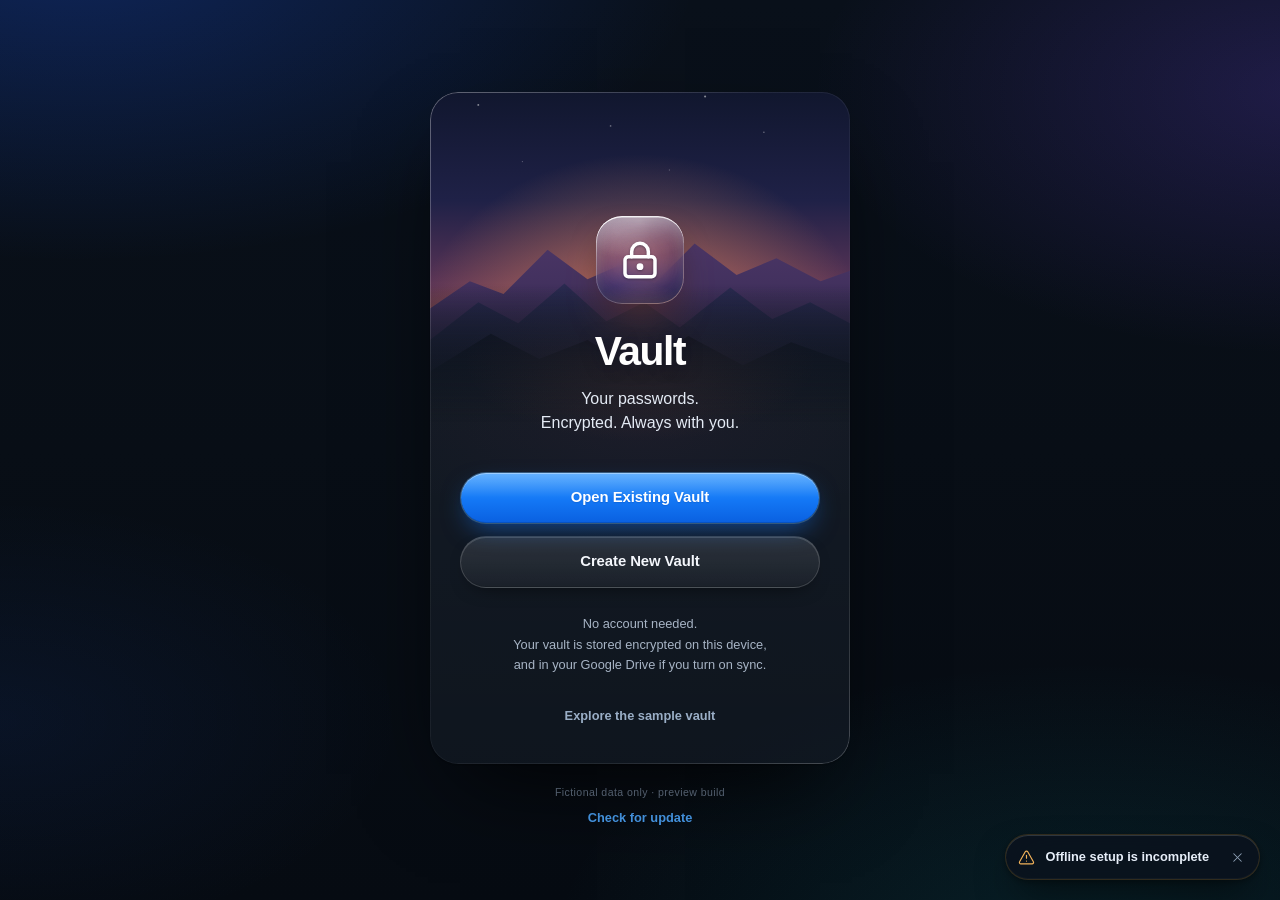
==== commit 0daee8c4: "Deploy build WzLiH7S35yxr1rUm2xxR: Check for update on lock screens" ====
--- a/index.html
+++ b/index.html
@@ -28,12 +28,12 @@
     <title>Vault · Development</title>
     <!-- Critical paint before the app loads: dark background, no white flash. -->
     <style>html,body{--lightningcss-light: ;--lightningcss-dark:initial;color-scheme:dark;background:#080e16;height:100%;margin:0;overflow:hidden}#launch{z-index:2147483000;pointer-events:none;background:#080e16;justify-content:center;align-items:center;transition:opacity .32s;display:flex;position:fixed;inset:0}#launch[data-done]{opacity:0}#launch svg{width:88px;height:88px}</style>
-    <script type="module" crossorigin src="./assets/app-DPc89aUN.js"></script>
+    <script type="module" crossorigin src="./assets/app-D10Bc_zq.js"></script>
     <link rel="modulepreload" crossorigin href="./assets/styles-MlpHcpYz.js">
     <link rel="modulepreload" crossorigin href="./assets/driveHandoff-KVu4abeZ.js">
     <link rel="modulepreload" crossorigin href="./assets/autoPreference-CKDOuT5c.js">
     <link rel="stylesheet" crossorigin href="./assets/styles-CIdJ_eeI.css">
-    <link rel="stylesheet" crossorigin href="./assets/app-0W2YmeRb.css">
+    <link rel="stylesheet" crossorigin href="./assets/app-DPu0EJBH.css">
   </head>
   <body>
     <div id="launch" aria-hidden="true">
--- a/assets/app-DPu0EJBH.css
+++ b/assets/app-DPu0EJBH.css
@@ -0,0 +1 @@
+.access{background:radial-gradient(at 50% 18%,#14213980 0,#0000 60%);justify-content:center;min-height:100dvh;padding:40px 22px 18px}.access .onboarding-card{background:linear-gradient(160deg,#101a25,#090f17 75%);border:1px solid #ffffff12;border-radius:22px;max-width:420px;padding:34px 30px 30px;box-shadow:0 24px 80px #0006,inset 0 1px #ffffff05}.access .onboarding-card h1{letter-spacing:-.03em;font-size:1.45rem;font-weight:650}.access .onboarding-intro{color:#aab7c8;max-width:320px;margin:10px auto 26px;font-size:.88rem;line-height:1.55}.access .back-button{color:#dbe5f2;border-radius:10px;width:44px;height:44px;top:16px;left:14px}.access .onboarding-actions{gap:12px;margin:30px 0 0}.access .button{border-radius:11px;min-height:50px;font-size:.93rem;font-weight:600}.access .button.primary{background:var(--blue);border-color:#3a98ff;box-shadow:0 3px 12px #0a6cff1f,inset 0 1px #ffffff20}.access .button.secondary:not(.danger){color:#f2f6fb;background:#ffffff03;border-color:#ffffff38}.access .button.secondary.danger{color:#ffd9de;background:#3a1a21;border-color:#a8505d}.access form>.button{width:100%;margin:22px 0 0}.access .text-button{color:#5eb1ff}.access .sample-link{color:#8193a9;margin:18px auto 0;padding:8px 12px;font-size:.8rem}@media (hover:hover){.access .sample-link:hover{color:#b9c8da}}.access .welcome-card{background:#080e16;padding:0 30px 26px}.welcome-scene{z-index:-1;height:330px;position:absolute;inset:0 0 auto;overflow:hidden}.welcome-landscape{width:100%;height:100%;display:block}.access .hero-lock{color:#eef3fb;-webkit-backdrop-filter:blur(12px);backdrop-filter:blur(12px);background:linear-gradient(150deg,#5a5f7c8c,#1d2238b3);border:1px solid #ffffff42;border-radius:24px;width:88px;height:88px;margin:124px auto 24px;box-shadow:0 18px 40px #05081599,inset 0 1px 1px #fff5,inset 0 -8px 18px #0003}.access .welcome-card h1{letter-spacing:-.035em;margin:0 0 12px;font-size:2.55rem;font-weight:700}.access .welcome-description{color:#dfe7f2;font-size:1rem;line-height:1.55}.access .welcome-card .onboarding-actions{margin-top:36px}.access .saved-vault-count{color:#7f90a6;margin:12px 0 0;font-size:.75rem}.access .onboarding-footnote{color:#a7b4c5;margin:26px 0 0;font-size:.8rem;line-height:1.6;display:block}.offline-ready{color:#6f8198;justify-content:center;align-items:center;gap:6px;margin-top:6px;font-size:.72rem;display:flex}.offline-ready svg{color:#49c78f}.access .small-lock{color:#cfdbeb;border:1px solid var(--line);background:#16202d;border-radius:16px;justify-content:center;align-items:center;width:56px;height:56px;margin:8px auto 18px;display:flex}.access .small-lock.unlock-lock{color:#c9d5e5;background:0 0;border:0;width:auto;height:auto;margin:18px auto 20px}.access .small-lock.danger-tile{color:#ff9ea9;background:#2a141a;border-color:#5a2630}.access-field{text-align:left;margin-bottom:20px}.access-field>label,.access .form-field{color:#e3eaf4;text-align:left;font-size:.84rem;font-weight:550;display:block}.secret-input{margin-top:9px;position:relative}.access .secret-input input,.access .form-field input:not([type=file]){color:#f3f7fc;letter-spacing:.02em;background:#17222e;border:1px solid #ffffff0d;border-radius:10px;width:100%;min-height:50px;margin:0;padding:13px 50px 13px 14px;font-size:1rem;display:block;box-shadow:inset 0 1px 2px #00000012}.access .form-field input:not([type=file]){margin-top:9px;padding-right:14px}.access .secret-input input::placeholder{color:#66778d;letter-spacing:0;font-size:.9rem}.access .secret-input input:focus,.access .form-field input:focus{border-color:#3a8fff;outline:none;box-shadow:0 0 0 3px #1686ff33}.secret-input .icon-button{color:#b7c5d7;border-radius:10px;width:44px;height:44px;position:absolute;top:50%;right:6px;transform:translateY(-50%)}.access .file-field{margin-bottom:20px}.access .file-field input[type=file]{color:#b8c6d8;background:#141d2a;border:1px dashed #ffffff26;border-radius:12px;width:100%;margin-top:9px;padding:12px;font-size:.8rem;display:block}.access .password-quality{grid-template-columns:minmax(90px,1fr) auto;align-items:center;column-gap:12px;margin-top:10px;font-size:.75rem;display:grid}.access .password-quality>div{gap:4px;height:5px;margin:0}.access .password-quality span{text-align:right;font-weight:550}.access .password-quality .strength-feedback{color:#8193a9;grid-column:1/-1;margin-top:6px;font-size:.72rem}.sync-card{text-align:left;background:linear-gradient(145deg,#14202c,#111b26);border:1px solid #ffffff0d;border-radius:14px;grid-template-columns:auto 1fr;align-items:start;gap:6px 14px;margin-top:26px;padding:18px 16px 16px;display:grid}.sync-card>svg{margin-top:2px}.sync-card label{color:#f1f5fb;font-size:.92rem;font-weight:600;display:block}.sync-card p{color:#a0afc2;margin-top:6px;font-size:.8rem;line-height:1.55}.sync-card .switch{grid-column:2;justify-self:end}.switch{appearance:none;cursor:pointer;background:#39475a;border-radius:999px;flex-shrink:0;width:51px;height:31px;margin:0;transition:background .2s;position:relative}.switch:before{content:"";background:#fff;border-radius:50%;width:27px;height:27px;transition:transform .2s;position:absolute;top:2px;left:2px;box-shadow:0 2px 5px #0006}.switch:checked{background:var(--blue)}.switch:checked:before{transform:translate(20px)}.switch:disabled{opacity:.45;cursor:not-allowed}.switch:focus-visible{outline-offset:3px;outline:2px solid #73b9ff}.sync-hint{text-align:left;color:#8fb8e8;margin:10px 2px 0;font-size:.78rem}.access .form-error{text-align:left;margin:14px 0 0}.access .unlock-changed-hint{text-align:left;color:#8fa1b8;margin:8px 0 0;font-size:.78rem;line-height:1.5}.access-tip{color:#7f90a6;max-width:330px;margin:18px auto 0;font-size:.76rem;line-height:1.55}.access .selected-vault-name{color:#7f90a6;margin:-14px 0 24px;font-size:.78rem;font-weight:500}.access .quick-unlock-or{color:#7f90a6;align-items:center;gap:12px;margin:26px 0 18px;font-size:.78rem;display:flex}.access .quick-unlock-or:before,.access .quick-unlock-or:after{content:"";background:var(--line);flex:1;height:1px}.access .button.face-unlock{color:#cfe5ff;background:linear-gradient(#10233b,#0c1a2c);border-color:#2f7fe6;width:100%;min-height:50px;box-shadow:inset 0 1px #ffffff0a,0 0 0 1px #1686ff14}.access .button.face-unlock svg{color:#8cc6ff}@media (hover:hover){.access .button.face-unlock:hover:enabled{background:#12294a;border-color:#4a9dff}}.unlock-vault-name{color:#dbe7f5;font-weight:600}.unlocking{animation:fade-in .2s var(--ease);flex-direction:column;align-items:center;padding:6px 0 26px;display:flex}.unlock-spinner{border:5px solid #1d2a3b;border-top-color:var(--blue);border-right-color:#4aa3ff;border-radius:50%;width:76px;height:76px;margin:30px 0 28px;animation:.9s linear infinite sync-spin}@media (prefers-reduced-motion:reduce){.unlock-spinner{animation:2.4s linear infinite sync-spin!important}}.unlocking-note{max-width:260px;font-size:.9rem;line-height:1.55}.access .notice-text{text-align:left;background:#2a200d;border:1px solid #6b5220;border-radius:12px;margin:0 0 20px;padding:12px 14px;font-size:.8rem;line-height:1.5}.access .saved-vault-list{gap:10px;max-height:320px;margin:0;padding:2px}.vault-item{border:1px solid var(--line);background:#131c28;border-radius:16px;overflow:hidden}.access .saved-vault-choice{color:#cbd7e6;background:0 0;border:0;border-radius:0;gap:13px;margin:0;padding:14px 14px 8px}@media (hover:hover){.access .saved-vault-choice:hover:enabled{background:#ffffff06}}.vault-tile{color:#7cc0ff;background:#1c3456;border-radius:12px;flex:0 0 40px;justify-content:center;align-items:center;width:40px;height:40px;display:flex}.access .saved-vault-choice strong{color:#f1f5fb;font-size:.95rem;font-weight:600}.access .saved-vault-choice small{color:#7f90a6;margin-top:3px;font-size:.68rem}.access .vault-delete{color:#e3808c;text-align:left;background:0 0;border:0;margin:0 0 0 67px;padding:2px 0 12px;font-size:.74rem;display:block}.access .empty-vaults{border:1px dashed #ffffff1c;border-radius:16px;padding:18px;font-size:.85rem}.access .access-notice{color:#9fd8b8;margin-top:14px;font-size:.8rem;line-height:1.5}.drive-link{text-decoration:none}.more-options{text-align:center;width:100%;max-width:420px;margin-top:14px}.more-toggle{margin:0 auto;padding:8px 12px;font-size:.78rem;color:#8193a9!important}.more-toggle[aria-expanded=true] svg{transform:rotate(180deg)}.more-options .pwa-status{border-color:var(--line);background:#0c141e;border-radius:16px;max-width:420px;margin-top:8px}.access .vault-full-id{color:#6f8198;overflow-wrap:anywhere;margin:-18px 0 18px;font-size:.7rem}.delete-copy{text-align:left;color:#b9c6d6;margin-bottom:22px;font-size:.84rem;line-height:1.6}.delete-copy p+p{margin-top:10px}.connect-logo{border:1px solid var(--line);background:#141d2a;border-radius:18px;justify-content:center;align-items:center;width:64px;height:64px;margin:4px auto 18px;display:flex}.access .auth-frame{border:1px solid var(--line);background:#0f1823;border-radius:16px;margin:4px 0 10px;display:block}.connect-status{color:#aab7c8;font-size:.84rem;line-height:1.5}.connect-status:empty{display:none}.connect-status[data-status=error]{color:#ffafb6}.connect-account{text-align:left;border:1px solid var(--line);background:#131c28;border-radius:14px;margin-top:16px;padding:14px 16px;font-size:.8rem;line-height:1.55}.connect-account p+p{margin-top:6px}.connect-card .onboarding-actions{margin-top:22px}.muted-link{margin:10px auto 0;font-size:.8rem;color:#8193a9!important}.build-note{letter-spacing:.04em;color:#4f5f73;margin-top:22px;font-size:.66rem}@media (width<=760px){.access{padding:0 0 max(14px, env(safe-area-inset-bottom));background:var(--bg);justify-content:flex-start}.access .onboarding-card{max-width:none;box-shadow:none;background:0 0;border:0;border-radius:0;padding:64px max(22px,50% - 195px) 12px}.access .welcome-card{background:0 0;padding:0 max(26px,50% - 190px) 12px}.welcome-scene{height:min(45dvh,360px)}.access .hero-lock{margin-top:clamp(90px,17dvh,150px)}.access .welcome-card .onboarding-actions{margin-top:34px}.access .onboarding-card h1{font-size:1.5rem}.access .welcome-card h1{font-size:2.5rem}.access .back-button{top:12px;left:10px}.access .saved-vault-list{max-height:none}.more-options{padding:0 22px}.build-note{margin:auto 0 0;padding-top:18px}}@media (width<=760px) and (height<=700px){.access .hero-lock{border-radius:21px;width:76px;height:76px;margin-top:72px;margin-bottom:18px}.access .welcome-card .onboarding-actions{margin-top:26px}.access .onboarding-footnote{margin-top:20px}}.access .saved-vault-choice>.vault-tile{flex:0 0 40px}.access .saved-vault-choice>span:not(.vault-tile){flex:1}.access h1+.selected-vault-name{margin:8px 0 20px}.access h1+.selected-vault-name+.vault-full-id{margin:-14px 0 20px}.access .file-field input[type=file]::file-selector-button{color:#eef4fc;font:inherit;cursor:pointer;background:#1f2b3b;border:1px solid #ffffff24;border-radius:9px;margin-right:12px;padding:8px 12px;font-weight:550}.access .small-lock.unlock-lock{color:#b3c2d5;background:radial-gradient(circle,#1b283b 0,#121c2a55 45%,#0000 70%);border-radius:50%;width:104px;height:104px;margin:6px auto 14px}.access .unlock-lock svg circle{fill:#0e1724;stroke:#0e1724;stroke-width:3.4px}.access .unlock-lock svg path{stroke-width:2.2px}.access .small-lock.face-glyph{color:#8cc6ff;background:radial-gradient(circle at 50% 40%,#16345a 0,#0f2340 55%,#0b1829 100%);border:1px solid #2f7fe666;border-radius:30px;width:104px;height:104px;margin:12px auto 18px;box-shadow:0 0 0 6px #1686ff0d,0 14px 38px #0a6cff26,inset 0 1px #ffffff14}.access .face-first{flex-direction:column;align-items:stretch;gap:14px;margin-top:4px;display:flex}.access .button.face-unlock.face-unlock-primary{color:#fff;background:var(--blue);border-color:#3a98ff;gap:10px;min-height:60px;font-size:1.02rem;font-weight:650;box-shadow:0 8px 24px #0a6cff40,inset 0 1px #ffffff26}.access .button.face-unlock.face-unlock-primary svg{color:#fff}@media (hover:hover){.access .button.face-unlock.face-unlock-primary:hover:enabled{background:#2b92ff;border-color:#5aaaff}}.access .use-master-password{border-radius:10px;justify-content:center;align-self:center;align-items:center;gap:8px;min-height:44px;padding:8px 16px;font-size:.92rem;font-weight:600;display:inline-flex}@media (hover:hover){.access .use-master-password:hover{background:#ffffff08}}.access .unlock-form-pending{visibility:hidden}.access .saved-vault-choice small.vault-meta{color:#8193a9;flex-wrap:wrap;align-items:center;gap:3px 10px;margin-top:4px;font-size:.72rem;line-height:1.35;display:flex}.vault-meta-tag{white-space:nowrap;align-items:center;gap:4px;display:inline-flex}.vault-meta-tag svg{flex:none}.vault-meta-tag>svg:not(.drive-logo){color:#7cc0ff}.workspace{background:var(--bg);width:100%;min-height:100dvh;display:flex}.sidebar{border-right:1px solid var(--line);scrollbar-width:thin;background:linear-gradient(#0c141f,#09101a);flex-direction:column;flex-shrink:0;width:240px;height:100dvh;padding:22px 12px 14px;display:flex;position:sticky;top:0;overflow-y:auto}.sidebar-brand{letter-spacing:-.02em;align-items:center;gap:11px;padding:0 8px 14px;font-size:1.3rem;font-weight:650;display:flex}.sidebar-brand .app-mark{border-radius:10px;width:34px;height:34px}.sidebar-nav,.sidebar-bottom{flex-direction:column;gap:2px;display:flex}.sidebar .nav-item{color:#c0ccdc;text-align:left;width:100%;min-height:34px;transition:background-color var(--fast) var(--ease), color var(--fast) var(--ease);background:0 0;border-radius:10px;align-items:center;gap:12px;padding:6px 11px;font-size:.875rem;font-weight:400;display:flex}.sidebar .nav-item svg{color:#8ea2bb;transition:color var(--fast) var(--ease)}@media (hover:hover){.sidebar .nav-item:hover:not(.active){color:#eef4fc;background:#ffffff09}}.sidebar .nav-item:active:not(.active){background:#ffffff10}.sidebar .nav-item.active{color:#fff;background:linear-gradient(100deg,#0c3158,#10243c);font-weight:550;box-shadow:inset 0 0 0 1px #368fee24}.sidebar .nav-item.active svg{color:#6fb2ff}.sidebar .nav-item>span:nth-child(2){flex:1;min-width:0}.nav-count,.trash-count{color:#71859f;font-variant-numeric:tabular-nums;font-size:.72rem}.nav-caret{color:#8ea2bb;transition:transform .15s;display:inline-flex}.nav-caret[data-open=false]{transform:rotate(-90deg)}.nav-sub{flex-direction:column;gap:1px;padding-left:14px;display:flex}.nav-sub[hidden]{display:none}.sidebar .nav-sub .nav-item{min-height:31px;font-size:.84rem}.sidebar-bottom{margin-top:auto;padding-top:10px}.drive-state{border:1px solid var(--line);color:var(--muted);background:#0f1823;border-radius:12px;margin-top:12px;padding:11px 12px 12px;font-size:.75rem}.drive-state-head{align-items:center;gap:8px;min-height:28px;display:flex}.drive-state-head strong{color:#e3ebf6;flex:1;font-size:.82rem;font-weight:560}.drive-state .drive-gear{width:30px;height:30px;margin-right:-6px}.drive-state .sync-pill{color:#b8c6d8;background:#1a2534;border:1px solid #0000;border-radius:999px;align-items:center;gap:6px;margin-top:6px;padding:3px 9px 3px 7px;font-size:.72rem;font-weight:560;line-height:1.3;display:inline-flex}.drive-state .sync-pill i{background:currentColor;border-radius:50%;width:7px;height:7px}.drive-state .sync-pill[data-summary=synced]{color:#5fd49a;background:#0f2e22}.drive-state .sync-pill[data-summary=syncing],.drive-state .sync-pill[data-summary=waiting]{color:#f6c35b;background:#33260d}.drive-state .sync-pill[data-summary=syncing] i{animation:1.2s ease-in-out infinite sync-blink}.drive-state .sync-pill[data-summary=conflict]{color:#ff8591;cursor:pointer;background:#3a151b;border-color:#a8414e80}@media (hover:hover){.drive-state .sync-pill[data-summary=conflict]:hover{background:#4a1a22}}.drive-state .sync-pill[data-summary=paused],.drive-state .sync-pill[data-summary=offline]{color:#c3cbd6;background:#2a2f38}.drive-note{margin:7px 0 0;line-height:1.4;display:block}.drive-state[data-summary=syncing] .drive-note{color:#f6c35b;font-weight:600}.drive-state[data-summary=synced] .drive-note{color:#5fd49a}.drive-state[data-summary=conflict] .drive-note{color:#ff9aa4}.drive-synced{color:#7d8fa7;margin-top:8px;font-size:.7rem;display:block}.drive-synced span{color:#c8d4e3;margin-top:2px;font-size:.74rem;display:block}.sidebar-fineprint{color:#5f7188;text-align:center;margin:10px 4px 0;font-size:.66rem}@keyframes sync-blink{50%{opacity:.35}}.sync-status-layer{z-index:30;animation:fade-in .16s var(--ease);background:#02060c66;position:fixed;inset:0}.sync-status-layer>.sync-status-panel{border-radius:var(--radius-lg);width:min(360px,100vw - 264px);max-height:calc(100dvh - 28px);animation:rise-in .2s var(--ease);transform-origin:0 100%;background:linear-gradient(#121c29,#0d1621);border:1px solid #ffffff1f;position:absolute;bottom:14px;left:248px;overflow-y:auto;box-shadow:0 24px 70px #000a,inset 0 1px #ffffff08}.main-content{flex:1;align-items:flex-start;min-width:0;display:flex}.vault-content{flex:1;min-width:0;padding:26px 32px 24px}.vault-header{align-items:center;gap:12px;margin-bottom:16px;display:flex}.vault-header h1{letter-spacing:-.03em;flex:1;min-width:0;font-size:1.55rem;font-weight:680}.vault-header-actions{align-items:center;gap:8px;display:flex}.mobile-title,.mobile-back,.mobile-lock,.mobile-menu,.filter-pill-row,.search-cancel,.mobile-sync,.mobile-username,.row-chevron,.mobile-nav{display:none}.add-button{border-radius:10px;gap:6px;min-height:38px;padding:7px 18px 7px 14px;font-size:.875rem}.search-field{border-radius:var(--radius);color:#8397b0;max-width:620px;height:42px;transition:border-color var(--fast) var(--ease), box-shadow var(--fast) var(--ease), background-color var(--fast) var(--ease);background:#111a25;border:1px solid #ffffff10;align-items:center;gap:10px;margin-bottom:18px;padding:0 14px;display:flex}@media (hover:hover){.search-field:hover{border-color:#ffffff1a}}.search-field input{color:#edf2fa;background:0 0;border:0;outline:none;flex:1;min-width:0;height:100%;font-size:.9rem}.search-field input::placeholder{color:#7688a0}.search-field input::-webkit-search-cancel-button{display:none}.search-field .icon-button{border-radius:50%;width:28px;height:28px;margin-right:-6px}.filter-chips{display:none}.trash-explanation{border:1px solid var(--line);border-radius:var(--radius);background:var(--panel-2);color:#a8b8cc;flex-wrap:wrap;align-items:center;gap:6px 14px;margin:-2px 0 16px;padding:12px 12px 12px 16px;font-size:.84rem;line-height:1.55;display:flex}.trash-explanation>p{flex:260px;min-width:0}.trash-explanation>.text-button{flex-shrink:0;gap:6px;min-height:36px;padding:8px 12px}.trash-explanation>.trash-confirmation{flex:100%;margin:4px 0 0}.entries-table{border:1px solid var(--line);background:linear-gradient(160deg,#0e1721,#0b131c 65%);border-radius:12px;width:100%;overflow:hidden}.entry-table-head,.entry-row{grid-template-columns:minmax(180px,1.5fr) minmax(150px,1.35fr) minmax(100px,.7fr) minmax(108px,.8fr) 36px 36px;align-items:center;gap:12px;display:grid}.entry-table-head{border-bottom:1px solid var(--line);color:#8a9cb3;background:#ffffff02;min-height:40px;padding:0 14px 0 16px;font-size:.75rem;font-weight:560}.entry-row{min-height:56px;transition:background-color var(--fast) var(--ease);border-bottom:1px solid #ffffff09;padding:2px 14px 2px 16px;font-size:.84rem}.entry-row:last-child{border-bottom:0}@media (hover:hover){.entry-row:hover{background:#ffffff06}}.entry-open{text-align:left;background:0 0;border-radius:8px;align-items:center;gap:12px;width:100%;min-width:0;padding:8px 0;display:flex}.entry-text{min-width:0}.entry-open strong{text-overflow:ellipsis;white-space:nowrap;color:#eef3fa;letter-spacing:-.01em;font-size:1.1rem;font-weight:700;display:block;overflow:hidden}.username-cell{text-overflow:ellipsis;white-space:nowrap;color:#b3c1d4;overflow:hidden}.entries-table .tag{color:#c9d5e5;background:#172231;border-radius:8px;padding:4px 11px;font-size:.75rem}.updated-cell{color:#93a5bc;white-space:nowrap;font-variant-numeric:tabular-nums;font-size:.82rem}.star-cell,.more-cell{justify-content:center;display:flex}.star-cell .icon-button,.more-cell .icon-button{width:36px;height:36px}.star-cell .icon-button:not(.favorite){color:#8193aa}@media (hover:hover){.star-cell .icon-button.favorite:hover{color:#ffd36b}}.row-more,.row-chevron{display:inline-flex}.row-chevron{display:none}.brand-icon{background:#060b12;border:1px solid #ffffff10;border-radius:8px;flex-shrink:0;justify-content:center;align-items:center;width:30px;height:30px;display:inline-flex;overflow:hidden}.brand-icon svg{width:64%;height:64%}.brand-icon[data-tone=dark]{border-color:#ffffff24}.brand-icon[data-tone=light]{border-color:#0000}.brand-icon.initials{letter-spacing:0;white-space:nowrap;border-color:#ffffff1a;font-size:.78rem;font-weight:700;line-height:1}.brand-icon.initials[data-length="1"]{font-size:.95rem}.brand-icon.large{border-radius:11px;width:46px;height:46px}.brand-icon.large.initials{font-size:1.05rem}.brand-icon.large.initials[data-length="1"]{font-size:1.3rem}.brand-icon.initials[data-length="3"]{font-size:.62rem}.brand-icon.initials[data-length="4"]{font-size:.54rem}.brand-icon.large.initials[data-length="3"]{font-size:.86rem}.brand-icon.large.initials[data-length="4"]{font-size:.74rem}.brand-icon svg.logo-mark{width:70%;height:70%}.brand-icon svg.logo-wide{width:92%;height:92%}.brand-icon svg.logo-fill{width:100%;height:100%}.empty-state{text-align:center;color:#879cb7;animation:fade-in .2s var(--ease);flex-direction:column;align-items:center;gap:8px;padding:56px 16px 48px;display:flex}.empty-icon{border:1px solid var(--line);color:#6fb2ff;background:radial-gradient(circle at 50% 30%,#17273b,#0f1823);border-radius:18px;justify-content:center;align-items:center;width:60px;height:60px;margin-bottom:8px;display:inline-flex;box-shadow:0 10px 30px #0006}.empty-state h2{color:#dbe5f2;font-size:1.05rem}.empty-state p{max-width:300px;font-size:.85rem;line-height:1.5}.empty-state .text-button{margin-top:2px}.entries-table:not(:has(.entry-row)){display:none}.list-footer{color:#687c95;justify-content:space-between;gap:16px;margin-top:12px;padding:8px 4px;font-size:.74rem;display:flex}.list-footer>span{align-items:center;gap:6px;display:flex}.details{border-left:1px solid var(--line);overflow-wrap:anywhere;scrollbar-width:thin;background:#0a111a;flex-direction:column;flex-shrink:0;align-self:flex-start;width:400px;min-height:100dvh;max-height:100dvh;padding:16px;display:flex;position:sticky;top:0;overflow-y:auto}.details-card{border:1px solid var(--line);border-radius:var(--radius-lg);animation:fade-in .16s var(--ease);background:linear-gradient(#111b27,#0d1621 60%);flex-direction:column;padding:18px 16px 0;display:flex;box-shadow:inset 0 1px #ffffff08}.panel-top{justify-content:space-between;align-items:center;margin:-6px 0 12px;display:none}.details-back{color:#4ea8ff;min-height:44px;transition:opacity var(--fast) var(--ease);background:0 0;border-radius:10px;align-items:center;gap:4px;padding:6px 10px 6px 2px;font-size:1.0625rem;display:inline-flex}.details-back:active{opacity:.6}.detail-heading{border-bottom:1px solid var(--line);align-items:center;gap:14px;margin-bottom:16px;padding-bottom:16px;display:flex}.detail-heading h2{overflow-wrap:anywhere;margin-bottom:3px;font-size:1.2rem;font-weight:650}.detail-domain{text-overflow:ellipsis;white-space:nowrap;font-size:.8rem;display:block;overflow:hidden}.detail-heading .icon-button{width:36px;height:36px}.detail-menu{position:relative}.detail-menu-list{z-index:10;border-radius:var(--radius);-webkit-backdrop-filter:blur(16px);backdrop-filter:blur(16px);min-width:210px;animation:rise-in .15s var(--ease);transform-origin:100% 0;background:#152131f2;border:1px solid #ffffff1c;padding:6px;position:absolute;top:calc(100% + 6px);right:0;box-shadow:0 16px 40px #0009}.detail-menu-list button{text-align:left;color:#dbe5f2;width:100%;min-height:40px;transition:background-color var(--fast) var(--ease);background:0 0;border-radius:8px;align-items:center;gap:10px;padding:9px 10px;font-size:.85rem;display:flex}.detail-menu-list button:focus-visible{background:#ffffff0f}@media (hover:hover){.detail-menu-list button:hover{background:#ffffff0f}}.detail-field{border-radius:var(--radius);background:#141e2b;border:1px solid #ffffff0d;align-items:center;gap:2px;margin-bottom:10px;padding:10px 6px 10px 14px;font-size:.9rem;display:flex}.detail-field.detail-plain{background:0 0;border-color:#0000;margin:4px 0 6px;padding:4px 6px 4px 2px}.detail-field>div:first-child{flex:1;min-width:0}.detail-field a:not(.icon-button){text-overflow:ellipsis;white-space:nowrap;display:block;overflow:hidden}.field-label{color:#8699b1;margin-bottom:4px;font-size:.75rem;font-weight:500;display:block}.selectable{-webkit-user-select:text;user-select:text;overflow-wrap:anywhere}.password-text{font-family:ui-monospace,SF Mono,Cascadia Mono,Consolas,monospace;font-size:.88rem}.password-text.masked{letter-spacing:.14em}.detail-block{margin:4px 2px 14px}.detail-block .field-label{margin-bottom:7px}.detail-block .tag{border-radius:999px;padding:4px 12px;font-size:.78rem}.note{white-space:pre-wrap;color:#d6e0ec;font-size:.88rem;line-height:1.55}.detail-notes{padding-right:14px}.detail-updated{color:#d0dbe9;font-size:.88rem}.detail-actions{z-index:2;border-radius:0 0 var(--radius-lg) var(--radius-lg);background:linear-gradient(#0d162100,#0d1621 30%);gap:8px;margin:4px -16px 0;padding:14px 16px 16px;display:flex;position:sticky;bottom:0}.detail-actions .button{white-space:nowrap;border-radius:10px;flex:auto;gap:6px;min-width:0;min-height:40px;padding:8px 12px;font-size:.82rem}.copy-password-button{background:#1a2433;border-color:#ffffff14}.trash-entry-button{color:#ff7d89;background:#3a161c;border:1px solid #6b2a34}@media (hover:hover){.trash-entry-button:hover:enabled{background:#4b1b23}}.trash-confirmation{border-radius:var(--radius);animation:rise-in .18s var(--ease);background:linear-gradient(#2c1820,#231419);border:1px solid #6b2f3a;margin:4px 0 12px;padding:14px}.trash-confirmation p{color:#ffd4dc;font-size:.84rem;line-height:1.5}.trash-confirmation .editor-actions{flex-flow:wrap;margin-top:12px}.trash-confirmation .editor-actions .button{flex:140px}.detail-footer{color:#687c95;margin:4px 0 12px;font-size:.72rem}.details .notice{margin:4px 0 12px}.copy-status{z-index:50;-webkit-backdrop-filter:blur(14px);backdrop-filter:blur(14px);color:#d6e9ff;pointer-events:none;opacity:0;max-width:min(420px,100vw - 32px);transition:opacity .18s var(--ease), transform .18s var(--ease);background:#12243af2;border:1px solid #2f5f96;border-radius:999px;align-items:center;gap:8px;margin:0;padding:10px 16px;font-size:.85rem;font-weight:550;line-height:1.4;display:inline-flex;position:fixed;bottom:28px;left:50%;transform:translate(-50%,12px);box-shadow:0 12px 34px #000a}.copy-status[data-show=true]{opacity:1;transform:translate(-50%)}.copy-status svg{color:var(--green)}@media (width<=1200px) and (width>=761px){.sidebar{width:212px}.sync-status-layer>.sync-status-panel{left:220px}.vault-content{padding:24px 22px}.details{width:350px}.detail-actions{flex-wrap:wrap}.detail-actions .primary{flex:100%}.has-selection .entry-table-head,.has-selection .entry-row{grid-template-columns:minmax(0,1fr) 36px 36px}.has-selection .username-cell,.has-selection .category-cell,.has-selection .updated-cell,.has-selection .entry-table-head{display:none}.has-selection .mobile-username{display:block}}@media (width<=1000px) and (width>=761px){.entry-table-head,.entry-row{grid-template-columns:minmax(0,1.3fr) minmax(0,1fr) 36px 36px}.category-cell,.updated-cell,.entry-table-head>span:nth-child(3),.entry-table-head>span:nth-child(4){display:none}}@media (width<=900px) and (width>=761px){.has-selection .vault-content{display:none}.has-selection .details{border-left:0;flex:1;width:auto}.details .panel-top{display:flex}.panel-top .icon-button{display:none}}.mobile-username{text-overflow:ellipsis;white-space:nowrap;color:#8fa2ba;margin-top:2px;font-size:.78rem;font-weight:400;overflow:hidden}@media (width<=760px){.workspace{display:block}.sidebar{display:none}.main-content{padding-bottom:calc(72px + var(--safe-bottom));display:block}.vault-content{padding:0 16px 12px}.vault-header{top:var(--sticky-top,0px);z-index:6;-webkit-backdrop-filter:blur(18px)saturate(1.6);backdrop-filter:blur(18px)saturate(1.6);background:#080e16d9;gap:6px;min-height:60px;margin:0 -16px 6px;padding:12px 16px 6px;position:sticky}.vault-header h1{letter-spacing:-.025em;font-size:1.75rem;font-weight:700;line-height:1.15}.desktop-title{display:none}.mobile-title{display:inline}.mobile-back{color:#4ea8ff;width:44px;height:44px;margin-left:-10px;display:inline-flex}.mobile-lock{color:#b5c3d5;border-radius:50%;width:40px;height:40px;display:inline-flex}.add-button{border-radius:50%;width:40px;height:40px;min-height:40px;padding:0;box-shadow:0 6px 16px #0a6cff47,inset 0 1px #fff3}.add-button svg{width:22px;height:22px}.add-label{display:none}.mobile-sync{margin:0 0 10px;display:block}.mobile-sync-pill{color:#c3cbd6;text-align:left;background:#1a2534;border:1px solid #0000;border-radius:999px;align-items:center;gap:6px;max-width:100%;min-height:28px;padding:4px 11px 4px 9px;font-size:.78rem;font-weight:560;display:inline-flex}button.mobile-sync-pill{min-height:32px}.mobile-sync[data-summary=syncing] .mobile-sync-pill,.mobile-sync[data-summary=waiting] .mobile-sync-pill{color:#f6c35b;background:#33260d;border-color:#b7791f66}.mobile-sync[data-summary=syncing] svg{animation:1.4s linear infinite sync-spin}.mobile-sync[data-summary=synced] .mobile-sync-pill{color:#5fd49a;background:#0f2e22;border-color:#2f8f5e55}.mobile-sync[data-summary=conflict] .mobile-sync-pill{color:#ff8591;background:#3a151b;border-color:#a8414e99}.trash-explanation{margin-top:0;padding:12px 10px 10px 14px;font-size:.82rem}.trash-explanation>.text-button{margin:-2px 0 -4px -12px}.search-field{border-radius:var(--radius);background:#141e2b;border-color:#ffffff0a;max-width:none;height:40px;margin-bottom:0;padding:0 12px}.search-field input{font-size:16px}.filter-chips{scrollbar-width:none;-webkit-overflow-scrolling:touch;gap:8px;margin:12px -16px 4px;padding:0 16px 2px;display:flex;overflow-x:auto}.filter-chips::-webkit-scrollbar{display:none}.chip,.category-select{color:#cdd8e6;min-height:32px;transition:background-color var(--fast) var(--ease), color var(--fast) var(--ease), transform var(--fast) var(--ease);background:#151f2c;border:1px solid #ffffff0a;border-radius:999px;flex-shrink:0;padding:5px 15px;font-size:.8125rem;font-weight:550}.chip:active{transform:scale(.96)}.category-select{max-width:124px;padding-right:10px}.chip.active,.category-select.active{background:var(--blue);border-color:var(--blue);color:#fff}.entries-table{background:0 0;border:0;border-radius:0;overflow:visible}.entry-table-head{display:none}.entry-row,.has-selection .entry-row{border-bottom:0;border-radius:0;grid-template-columns:minmax(0,1fr) 44px 22px;gap:2px;min-height:62px;margin:0 -16px;padding:0 12px 0 16px;position:relative}.entry-row:after{content:"";background:#ffffff0d;height:1px;position:absolute;bottom:0;left:67px;right:0}.entry-row:last-child:after{display:none}.entry-row.selected{box-shadow:none;background:0 0}@media (hover:hover){.entry-row:hover{box-shadow:none;background:0 0}}:is(.entry-row:has(.entry-open:active),.entry-row:has(.more-cell .icon-button:active)){background:#ffffff0a}.username-cell,.category-cell,.updated-cell{display:none}.mobile-username{font-size:.8125rem;display:block}.entry-open{gap:13px;padding:10px 0}.entry-open strong{letter-spacing:-.015em;font-size:1.7rem;font-weight:560}.brand-icon{border-radius:9px;width:36px;height:36px}.brand-icon.initials{font-size:.9rem}.brand-icon.initials[data-length="1"]{font-size:1.1rem}.brand-icon.initials[data-length="3"]{font-size:.72rem}.brand-icon.initials[data-length="4"]{font-size:.62rem}.star-cell .icon-button{width:44px;height:44px}.star-cell svg{width:20px;height:20px}.more-cell .icon-button{color:#62758c;background:0 0;width:22px;height:44px;transform:none}.row-more{display:none}.row-chevron{display:inline-flex}.list-footer{border-top:0;margin-top:10px}.empty-state{padding:64px 16px 40px}.mobile-nav{z-index:20;padding:6px max(12px, env(safe-area-inset-right)) calc(6px + var(--safe-bottom)) max(12px, env(safe-area-inset-left));-webkit-backdrop-filter:blur(20px)saturate(1.8);backdrop-filter:blur(20px)saturate(1.8);background:#0b131dcc;border-top:.5px solid #ffffff26;justify-content:space-around;gap:4px;display:flex;position:fixed;bottom:0;left:0;right:0}.mobile-nav button{color:#8d9fb5;letter-spacing:.01em;min-height:50px;transition:color var(--fast) var(--ease);background:0 0;border-radius:12px;flex-direction:column;flex:1;justify-content:center;align-items:center;gap:3px;font-size:.6875rem;font-weight:550;display:flex}.mobile-nav button svg{width:24px;height:24px;transition:transform var(--fast) var(--ease)}.mobile-nav button:active svg{transform:scale(.9)}.mobile-nav button.active{color:#2b95ff}.has-selection .vault-content{display:none}.details{width:100%;min-height:0;max-height:none;animation:fade-in .18s var(--ease);background:0 0;border-left:0;padding:0 16px 16px;display:block;position:static;overflow:visible}.details-card{box-shadow:none;background:0 0;border:0;border-radius:0;padding:0;animation:none;display:block}.details .panel-top{top:var(--sticky-top,0px);z-index:6;-webkit-backdrop-filter:blur(18px)saturate(1.6);backdrop-filter:blur(18px)saturate(1.6);background:#080e16d9;min-height:52px;margin:0 -16px 8px;padding:4px 8px 4px 12px;display:flex;position:sticky}.panel-top .icon-button{width:44px;height:44px}.detail-heading{gap:14px;margin-top:6px}.detail-heading h2{font-size:1.375rem}.detail-domain{font-size:.875rem}.detail-heading .icon-button{width:44px;height:44px}.detail-field{min-height:64px;padding:10px 4px 10px 14px;font-size:1rem}.detail-field.detail-plain{min-height:0}.field-label{font-size:.8125rem}.detail-field .icon-button{width:44px;height:44px}.note,.detail-updated{font-size:.95rem}.detail-actions{background:0 0;flex-wrap:wrap;margin:16px 0 0;padding:0;position:static}.detail-actions .button{border-radius:var(--radius);flex:40%;min-height:46px;font-size:.9rem}.detail-actions .primary{flex:100%}.trash-confirmation{margin-top:12px}.copy-status{bottom:calc(80px + var(--safe-bottom))}}@keyframes sync-spin{to{transform:rotate(360deg)}}.editor-dialog{overscroll-behavior:contain;color:#edf2fa;background:linear-gradient(#121c29,#0e1722 50%);border:1px solid #ffffff1f;border-radius:18px;width:440px;max-width:calc(100vw - 32px);max-height:calc(100dvh - 40px);padding:20px 22px 22px;overflow-y:auto;box-shadow:0 30px 100px #000b,inset 0 1px #ffffff08}.editor-dialog[open]{animation:rise-in .2s var(--ease)}.editor-dialog::backdrop{-webkit-backdrop-filter:blur(4px);backdrop-filter:blur(4px);animation:fade-in .2s var(--ease);background:#02060caa}.editor-fields{border:0;min-width:0;margin:0;padding:0}.editor-header{justify-content:space-between;align-items:center;gap:10px;margin:-4px -8px 2px 0;display:flex}.editor-header h2{font-size:1.15rem;font-weight:650}.editor-top-cancel,.editor-top-save{display:none}.editor-hint{color:#7f92aa;margin-bottom:4px;font-size:.74rem;line-height:1.5}.editor-field{color:#cfd9e6;margin:14px 0 7px;font-size:.82rem;font-weight:500;display:block}.editor-field span{color:#8699b1;font-weight:400}.editor-dialog input,.editor-dialog select,.editor-dialog textarea{border:1px solid var(--field-line);border-radius:var(--radius);background:var(--field);color:#edf2fa;width:100%;min-width:0;min-height:44px;font:inherit;transition:border-color var(--fast) var(--ease), box-shadow var(--fast) var(--ease), background-color var(--fast) var(--ease);padding:10px 14px;font-size:.9rem;display:block}@media (hover:hover){.editor-dialog input:hover,.editor-dialog select:hover,.editor-dialog textarea:hover{border-color:#fff2}}.editor-dialog input:focus-visible,.editor-dialog select:focus-visible,.editor-dialog textarea:focus-visible{border-color:#3a8fff;outline:none;box-shadow:0 0 0 3px #1686ff33}.editor-dialog select{appearance:none;cursor:pointer;background-image:url("data:image/svg+xml,%3Csvg xmlns='http://www.w3.org/2000/svg' width='16' height='16' viewBox='0 0 24 24' fill='none' stroke='%238ea2bb' stroke-width='2' stroke-linecap='round' stroke-linejoin='round'%3E%3Cpath d='m6 9 6 6 6-6'/%3E%3C/svg%3E");background-position:right 14px center;background-repeat:no-repeat;padding-right:40px}.editor-dialog textarea{resize:none;min-height:84px;max-height:240px;line-height:1.55}.editor-password-row{gap:8px;display:flex}.editor-password-input{flex:1;min-width:0;position:relative}.editor-password-input input{letter-spacing:.01em;padding-right:46px;font-family:ui-monospace,SF Mono,Cascadia Mono,Consolas,monospace}.editor-password-input input:placeholder-shown{letter-spacing:0;font-family:inherit}.editor-password-input .icon-button{width:36px;height:36px;position:absolute;top:50%;right:4px;transform:translateY(-50%)}.editor-password-input .icon-button:active{transform:translateY(-50%)scale(.94)}.regenerate-button{border:1px solid var(--field-line);border-radius:var(--radius);background:var(--field);color:#c3d0e0;width:44px;transition:background-color var(--fast) var(--ease), color var(--fast) var(--ease), transform var(--fast) var(--ease);flex-shrink:0;justify-content:center;align-items:center;display:flex}@media (hover:hover){.regenerate-button:hover{color:#fff;background:#1d2a3b}}.regenerate-button:active{transform:scale(.95)}.regenerate-button:active svg{transition:transform .2s var(--ease);transform:rotate(90deg)}.generate-button{color:#cfe5ff;background:#0d1a2b;border:1px solid #2f86f0;width:100%;min-height:42px;margin-top:14px;padding:8px 10px;font-size:.86rem}@media (hover:hover){.generate-button:hover:enabled{background:#102440;border-color:#4a9dff}}.editor-actions{gap:10px;margin-top:20px;display:flex}.editor-actions .button{flex:1;min-height:42px;padding:9px 10px;font-size:.88rem}.editor-actions .secondary{background:#1a2534;border-color:#ffffff14}.discard-confirmation{animation:rise-in .16s var(--ease)}.discard-confirmation p{color:#ffafb6;margin-top:15px;font-size:.84rem;line-height:1.5}@media (width<=760px){.editor-dialog{width:100%;max-width:100%;height:100dvh;max-height:100dvh;padding:0 16px max(28px, calc(16px + var(--safe-bottom)));background:var(--bg);box-shadow:none;border:0;border-radius:0;margin:0}.editor-dialog[open]{animation:sheet-in .24s var(--ease)}.editor-header{z-index:2;min-height:56px;padding:max(8px, var(--safe-top)) 12px 8px;-webkit-backdrop-filter:blur(18px)saturate(1.6);backdrop-filter:blur(18px)saturate(1.6);background:#080e16e0;border-bottom:.5px solid #ffffff1c;grid-template-columns:1fr auto 1fr;align-items:center;margin:0 -16px 2px;display:grid;position:sticky;top:0}.editor-header h2{text-align:center;white-space:nowrap;font-size:1.0625rem;font-weight:650}.editor-top-cancel{color:#3d9dff;min-height:44px;transition:opacity var(--fast) var(--ease);background:0 0;border-radius:10px;justify-self:start;align-items:center;padding:6px;font-size:1.0625rem;display:inline-flex}.editor-top-cancel:active{opacity:.55}.editor-top-save{border-radius:10px;justify-self:end;min-height:36px;padding:6px 18px;font-size:1rem;display:inline-flex}.editor-close,.editor-footer{display:none}.editor-hint{margin-top:10px;font-size:.75rem}.editor-field{margin:15px 0 7px;font-size:.875rem;font-weight:500}.editor-dialog input,.editor-dialog select,.editor-dialog textarea{border-radius:10px;min-height:46px;padding:11px 12px;font-size:1rem}.editor-password-input input{font-size:1rem}.editor-dialog textarea{min-height:84px}.regenerate-button{width:48px}.editor-password-input .icon-button{width:44px;height:44px;right:2px}.generate-button,.editor-actions .button{min-height:48px;font-size:.95rem}.generate-button{margin-top:16px}}.empty-state+.list-footer{display:none}[data-category]{--cat:#8ea2bb;--cat-text:#ccd7e8;--cat-bg:#1a2534;--cat-line:#ffffff14}[data-category=Personal]{--cat:#4ea8ff;--cat-text:#a8d2ff;--cat-bg:#0f2846;--cat-line:#2a5b9599}[data-category=Work]{--cat:#a78bfa;--cat-text:#d4c5ff;--cat-bg:#251c47;--cat-line:#5a47a399}[data-category=Finance]{--cat:#34d399;--cat-text:#93e9c1;--cat-bg:#0c3024;--cat-line:#23775a99}[data-category=Social]{--cat:#f472b6;--cat-text:#ffb3d7;--cat-bg:#3a1530;--cat-line:#93386c99}[data-category=Shopping]{--cat:#fb923c;--cat-text:#ffc58f;--cat-bg:#3a210e;--cat-line:#95522299}[data-category=Utilities]{--cat:#2dd4bf;--cat-text:#8fe8dc;--cat-bg:#0b2f2f;--cat-line:#1f7a7299}.category-dot{background:var(--cat);border-radius:50%;flex-shrink:0;width:8px;height:8px;display:inline-block}.tag.category-tag[data-category]{background:var(--cat-bg);border:1px solid var(--cat-line);color:var(--cat-text);align-items:center;gap:6px;font-weight:550;display:inline-flex}.tag.category-tag[data-category]:before{content:"";background:var(--cat);border-radius:50%;width:6px;height:6px}.sidebar .nav-item[data-category] svg,.sidebar .nav-item.active[data-category] svg{color:var(--cat)}.category-field{position:relative}.category-field .category-dot{width:10px;height:10px;box-shadow:0 0 0 3px color-mix(in srgb, var(--cat) 22%, transparent);pointer-events:none;margin-top:-5px;position:absolute;top:50%;left:15px}.editor-dialog .category-field select{padding-left:36px}.entry-section-head,.alpha-index{display:none}.entry-section:not(:last-child)>.entry-row:last-child{border-bottom:1px solid #ffffff09}@media (width<=760px){.chip[data-category]{align-items:center;gap:7px;padding-left:12px;display:inline-flex}.chip.active[data-category],.category-select.active[data-category]{background:color-mix(in srgb, var(--cat) 26%, #0b121b);border-color:var(--cat-line);color:var(--cat-text)}.category-select.active[data-category]{border-color:var(--cat)}.entry-section-head{top:calc(var(--sticky-top,0px) + 56px);z-index:4;-webkit-backdrop-filter:blur(16px)saturate(1.5);backdrop-filter:blur(16px)saturate(1.5);color:#9fb2c9;letter-spacing:.02em;background:#0c141fed;align-items:center;height:28px;margin:0 -16px;padding:0 16px;font-size:.8125rem;font-weight:650;display:flex;position:sticky}.alpha-index{z-index:5;right:max(0px, env(safe-area-inset-right,0px));top:calc(var(--safe-top) + 64px);bottom:calc(76px + var(--safe-bottom));touch-action:none;-webkit-user-select:none;user-select:none;flex-direction:column;justify-content:center;align-items:center;width:22px;padding:4px 0;display:flex;position:fixed}.alpha-index>*{color:#4ea8ff;background:0 0;border:0;border-radius:0;flex:0 16px;justify-content:center;align-items:center;width:100%;min-height:0;padding:0;font-size:.6875rem;font-weight:650;line-height:1;display:flex;overflow:hidden}.alpha-index>[data-empty]{color:#4ea8ff4d}.alpha-index>[data-active]{color:#fff;transform:scale(1.25)}.alpha-index[data-dragging]{background:#ffffff0f;border-radius:11px}.vault-content:has(.alpha-index) .entry-row{padding-right:24px}html[data-keyboard] .alpha-index{display:none}}.detail-meta{border-top:1px solid #ffffff0d;grid-template-columns:auto minmax(0,1fr);gap:4px 28px;margin:6px 2px 10px;padding-top:14px;display:grid}.detail-meta .detail-block{min-width:0;margin:0}.detail-meta .detail-updated{padding-top:3px;display:block}.search-row{display:contents}@media (width<=760px){.search-row{align-items:center;gap:10px;display:flex}.search-row>.search-field{flex:1;min-width:0}.search-row:not([data-open]){display:none}.search-row[data-open]{animation:search-in .22s var(--ease)}.search-cancel{color:#4ea8ff;background:0 0;border:0;flex:none;padding:8px 2px;font-weight:600;display:inline-flex}}@keyframes search-in{0%{opacity:0;transform:translateY(-6px)}to{opacity:1;transform:none}}@media (prefers-reduced-motion:reduce){.search-row[data-open]{animation:none}}.settings-content{width:100%;max-width:1080px;padding:40px 40px 56px}.settings-screen h1{letter-spacing:-.01em;margin:0 0 22px;font-size:1.6rem;font-weight:650}.settings-desktop{grid-template-columns:220px minmax(0,1fr);align-items:start;gap:28px;display:grid}.settings-sidenav{position:sticky;top:24px}.settings-sidenav nav{gap:3px;display:grid}.settings-nav-item{color:#c0ccdc;text-align:left;width:100%;min-height:40px;transition:background-color var(--fast) var(--ease), color var(--fast) var(--ease);background:0 0;border-radius:10px;align-items:center;gap:12px;padding:9px 12px;font-size:.9rem;font-weight:500;display:flex}.settings-nav-item svg{color:#8295ad}@media (hover:hover){.settings-nav-item:hover{color:#fff;background:#ffffff08}}.settings-nav-item[aria-current=page]{background:var(--blue-soft);color:#fff;box-shadow:inset 3px 0 0 var(--blue)}.settings-nav-item[aria-current=page] svg{color:#6fb5ff}.settings-pane{min-width:0;max-width:680px}.settings-pane>h2{margin:6px 0 18px;font-size:1.15rem;font-weight:620}.settings-stack{gap:16px;display:grid}.settings-stack>p.muted{font-size:.875rem;line-height:1.55}.settings-card{border:1px solid var(--line);box-shadow:none;background:#101923;border-radius:12px;align-items:flex-start;gap:15px;min-width:0;margin:0;padding:18px;display:flex}.settings-card>svg{color:#6fb5ff;background:#1686ff12;border-radius:9px;flex-shrink:0;width:32px;height:32px;margin-top:0;padding:6px}.settings-card>.drive-logo{background:#16202d;width:38px;height:38px;padding:8px}.settings-card h3{margin:0 0 6px;font-size:.98rem;font-weight:620}.settings-card p{margin:0 0 14px;font-size:.85rem;line-height:1.5}.settings-card p:last-child{margin-bottom:0}.settings-card .button{margin-top:2px}.settings-card>.grow>.button+.button{margin-left:8px}.settings-card form{gap:10px;margin-top:6px;display:grid}.settings-card form .button{margin:0}.settings-card [role=status]{color:#b8d9ff;margin:12px 0 0;font-size:.83rem}.quick-unlock-on{color:#7fdcaa;background:#0f2e22;margin:0 10px 10px 0;display:inline-flex}.settings-about .app-mark{border-radius:11px;width:40px;height:42px}.settings-about h3{margin-top:2px}.settings-footnote{align-items:flex-start;gap:8px;margin:4px 2px 0;font-size:.76rem;line-height:1.55;display:flex}.settings-footnote svg{margin-top:2px}.settings-stack .pwa-status{border:1px solid var(--line);background:#101923;border-radius:12px;max-width:none;margin:0;padding:18px}.settings-stack .pwa-status h2{margin:0 0 6px;font-size:.98rem;font-weight:620}.settings-rows,.settings-list{border:1px solid var(--line);background:#101923;border-radius:12px;gap:0;padding:0;display:grid}.settings-row{color:#e8eef7;text-align:left;width:100%;min-height:50px;transition:background-color var(--fast) var(--ease);background:0 0;border-radius:0;align-items:center;gap:12px;padding:10px 14px;font-size:.95rem;display:flex;position:relative}.settings-row:first-child{border-radius:11px 11px 0 0}.settings-row:last-child{border-radius:0 0 11px 11px}.settings-row:only-child{border-radius:11px}.settings-row+.settings-row:before{content:"";background:#ffffff0b;height:1px;position:absolute;top:0;left:48px;right:12px}.settings-row:active+.settings-row:before,.settings-row:active:before{opacity:0}@media (hover:hover){.settings-row:hover+.settings-row:before,.settings-row:hover:before{opacity:0}}.settings-row>svg:first-child{color:#9eafc3}.settings-row>svg:last-child{color:#76879a;width:16px;height:16px}@media (hover:hover){.settings-row:hover{background:#ffffff08}}.settings-row-value{font-size:.82rem}.settings-subpage-head{align-items:center;gap:6px;margin:0 0 18px -8px;display:flex}.settings-subpage-head h1{margin:0;font-size:1.35rem;line-height:1.2}.settings-subpage-head .icon-button{width:40px;height:40px}.automatic-sync{border:1px solid var(--line);box-shadow:none;overflow-wrap:anywhere;transition:border-color .2s var(--ease), background-color .2s var(--ease);background:#101923;border-radius:12px;padding:18px}.automatic-sync p{margin:0}.drive-sync-head{align-items:flex-start;gap:12px;display:flex}.drive-sync-head .drive-logo{margin-top:2px}.drive-sync-head h3{margin:4px 0 5px;font-size:.95rem;font-weight:640}.drive-sync-head p{font-size:.83rem;line-height:1.5}.drive-sync-status{color:var(--muted);font-size:.84rem;line-height:1.5;margin:14px 0 0!important}.automatic-sync[data-status=working]{background:#1d170c;border-color:#b7791f}.automatic-sync[data-status=working] [role=status]{color:#f6c35b;font-weight:650}.automatic-sync[data-status=checked] [role=status]{color:#6fd39a;font-weight:600}.automatic-sync[data-status=paused] [role=status],.automatic-sync[data-status=conflict] [role=status]{color:#ff9a8f}.automatic-sync[data-status=conflict]{border-color:#7a2b2b}.drive-sync-note{font-size:.8rem;margin-top:8px!important}.drive-sync-connect{width:100%;margin-top:14px}.drive-sync-connect.danger{box-shadow:none;background:#3a1418;border-color:#a8414b}.drive-sync-box{background:#ffffff04;border:1px solid #ffffff09;border-radius:10px;margin-top:14px;padding:14px}.drive-sync-last{align-items:center;gap:12px;margin-bottom:12px;display:flex}.drive-sync-last strong{font-size:.9rem;font-weight:600;display:block}.drive-sync-last .muted{font-size:.85rem;line-height:1.5}.drive-sync-last-icon{color:#8295ad;border:1.5px solid #8295ad;border-radius:50%;flex-shrink:0;justify-content:center;align-items:center;width:30px;height:30px;display:inline-flex}.drive-sync-last-icon[data-status=checked]{color:#3fbf73;border-color:#3fbf73}.drive-sync-last-icon[data-status=working]{color:#f6c35b;border-color:#d99a2b}.drive-sync-last-icon[data-status=working] svg{animation:1.4s linear infinite sync-spin}.drive-sync-last-icon[data-status=paused],.drive-sync-last-icon[data-status=conflict],.drive-sync-last-icon[data-status=offline]{color:#ff8a8a;border-color:#d1545e}.drive-sync-now{width:100%}.drive-sync-off{color:#8fb8e6;margin:6px auto 0;padding:10px 12px 2px}.settings-switch{flex-shrink:0;width:51px;height:31px;margin-top:3px;position:relative}.settings-switch input{opacity:0;cursor:pointer;z-index:1;width:100%;height:100%;margin:0;position:absolute;inset:0}.settings-switch input:disabled{cursor:not-allowed}.settings-switch-track{transition:background-color .18s var(--ease);background:#39475a;border-radius:999px;position:absolute;inset:0}.settings-switch-track:after{content:"";width:27px;height:27px;transition:transform .18s var(--ease);background:#fff;border-radius:50%;position:absolute;top:2px;left:2px;box-shadow:0 2px 5px #0006}.settings-switch input:checked+.settings-switch-track{background:var(--blue)}.settings-switch input:checked+.settings-switch-track:after{transform:translate(20px)}.settings-switch input:focus-visible+.settings-switch-track{outline-offset:3px;outline:2px solid #73b9ff}.sync-status-panel{border:1px solid var(--line);box-shadow:none;overflow-wrap:anywhere;background:#101923;border-radius:12px;padding:18px}.sync-status-head{border-bottom:1px solid var(--line);border-radius:var(--radius-lg) var(--radius-lg) 0 0;background:#ffffff04;align-items:center;gap:10px;margin:-18px -18px 16px;padding:14px 18px 12px;display:flex}.sync-status-panel.embedded .sync-status-head{background:0 0;border:0;margin:0 0 12px;padding:0}.sync-status-head h2{flex:1;margin:0;font-size:1.05rem;font-weight:620}.sync-status-panel.embedded .sync-status-head h2{font-size:.98rem}.sync-status-head .icon-button{margin:-6px -8px -6px 0}.sync-status-drive{align-items:center;gap:12px;display:flex}.sync-status-drive strong{font-size:.92rem;font-weight:600}.sync-status-drive p{margin:2px 0 0;font-size:.8rem;line-height:1.4}.sync-status-last{gap:3px;margin:16px 0 14px;font-size:.9rem;display:grid}.sync-status-last>.muted{font-size:.8rem}.sync-status-panel .sync-now{width:100%;margin-bottom:6px}.sync-pill{white-space:nowrap;color:#b3c1d4;background:#ffffff08;border:1px solid #ffffff1f;border-radius:999px;align-items:center;padding:3px 9px;font-size:.74rem;font-weight:600;display:inline-flex}.sync-pill[data-summary=synced]{color:#6fd39a;background:#0e2519;border-color:#2f7d52}.sync-pill[data-summary=syncing],.sync-pill[data-summary=waiting]{color:#f6c35b;background:#241c0c;border-color:#8a6420}.sync-pill[data-summary=conflict],.sync-pill[data-summary=paused]{color:#ff9a8f;background:#2a1214;border-color:#8d3a3a}.sync-timeline{margin:18px 0 0;padding:0;list-style:none;position:relative}.sync-timeline li,.sync-status-foot{grid-template-columns:22px 1fr;column-gap:12px;padding:0 0 16px;font-size:.84rem;line-height:1.45;display:grid;position:relative}.sync-timeline li>time{color:var(--muted);grid-column:2;font-size:.78rem}.sync-timeline li>span:last-child{color:#dbe5f2;grid-column:2}.sync-timeline li:before{content:"";background:#203044;width:2px;position:absolute;top:22px;bottom:0;left:10px}.sync-timeline-dot{color:#6fd39a;z-index:1;background:#0e2519;border:1.5px solid #3fbf73;border-radius:50%;grid-row:span 2;justify-content:center;align-items:center;width:22px;height:22px;display:inline-flex;box-shadow:0 0 0 3px #3fbf7314}.sync-timeline-empty{margin:12px 0 14px;font-size:.82rem}.sync-status-foot{color:#c6d3e4;align-items:center;padding:0}.sync-status-foot .sync-timeline-dot{grid-row:auto}.sync-status-foot[data-tone=busy] .sync-timeline-dot{color:#f6c35b;background:#241c0c;border-color:#d99a2b}.sync-status-foot[data-tone=bad] .sync-timeline-dot{color:#ff8a8a;background:#2a1214;border-color:#d1545e}.sync-status-foot[data-tone=off] .sync-timeline-dot{color:#9fb0c5;background:#1a2534;border-color:#5d6f86}.sync-conflict-backdrop{z-index:60;-webkit-backdrop-filter:blur(4px);backdrop-filter:blur(4px);animation:fade-in .18s var(--ease);background:#03070cc2;justify-content:center;align-items:center;padding:20px;display:flex;position:fixed;inset:0;overflow-y:auto}.sync-conflict{overscroll-behavior:contain;text-align:center;overflow-wrap:anywhere;width:min(520px,100%);max-height:calc(100dvh - 40px);animation:rise-in .22s var(--ease);background:linear-gradient(#121c29,#0d1621 45%);border:1px solid #ffffff1f;border-radius:20px;padding:26px 22px 12px;overflow-y:auto;box-shadow:0 30px 80px #000b,inset 0 1px #ffffff08}.sync-conflict-icon{color:#ff5b5b;filter:drop-shadow(0 6px 14px #ff3b4a40);display:inline-flex}.sync-conflict-icon svg path:first-child{fill:#ff4d57;stroke:#ff4d57}.sync-conflict-icon svg path:not(:first-child){stroke:#fff;stroke-width:2.2px}.sync-conflict h2{outline:none;margin:8px 0 6px;font-size:1.3rem;font-weight:650}.sync-conflict>p{margin:0 0 14px;font-size:.86rem}.conflict-progress{background:var(--blue-soft);border-radius:999px;padding:2px 10px;display:inline-block;color:#b6d9ff!important;font-size:.75rem!important}.conflict-entry{text-align:left;border:1px solid var(--line);border-radius:var(--radius-lg);background:#111c29;padding:14px}.conflict-entry-head{align-items:center;gap:12px;margin-bottom:12px;display:flex}.conflict-entry-head strong{font-size:1rem;display:block}.conflict-entry-head .muted{font-size:.78rem;line-height:1.4;display:block}.conflict-versions{grid-template-columns:1fr 1fr;gap:10px;display:grid}.conflict-version{border:1px solid var(--line);border-radius:var(--radius);background:#0c141e;flex-direction:column;gap:3px;min-width:0;padding:12px 13px;display:flex}.conflict-version>strong{font-size:.87rem}.conflict-version>.muted{font-size:.74rem;line-height:1.4}.conflict-value{gap:1px;margin-top:9px;font-size:.84rem;display:grid}.conflict-value>.muted{font-size:.7rem;line-height:1.3}.conflict-value>span:last-child{-webkit-line-clamp:4;white-space:pre-wrap;-webkit-box-orient:vertical;display:-webkit-box;overflow:hidden}.conflict-value[data-field=password]>span:last-child{letter-spacing:.12em}.conflict-field{border:1px solid var(--line);border-radius:11px;min-width:0;margin:0 0 10px;padding:4px 12px}.conflict-field legend{color:var(--muted);padding:0 4px;font-size:.78rem}.conflict-field .sync-choice{cursor:pointer;padding:10px 0;font-size:.86rem}.conflict-note{line-height:1.5;margin:12px 0 0!important;font-size:.78rem!important}.conflict-editing{color:#f6c35b;margin:10px 0 0!important;font-size:.82rem!important}.conflict-actions{grid-template-columns:1fr 1fr;gap:10px;margin-top:16px;display:grid}.conflict-actions .wide{grid-column:1/-1}.conflict-actions .button{min-height:46px}.conflict-later{color:#8fb8e6;margin:4px auto 0}@media (width<=760px){.settings-content{padding:20px 16px 32px}.settings-screen h1{margin-bottom:16px}.settings-screen>.automatic-sync{margin-top:18px}.settings-rows{padding:0}.settings-card{gap:12px;padding:16px}.settings-card>.grow>.button+.button{margin:8px 0 0}.settings-card .button,.settings-list+.settings-card .button{width:100%}.settings-screen h1{letter-spacing:-.025em;font-size:1.75rem;font-weight:700}.settings-row{min-height:50px;font-size:.9375rem}.settings-row+.settings-row:before{left:50px}.sync-conflict-backdrop{padding:calc(10px + var(--safe-top)) 0 0;align-items:flex-end}.sync-conflict{width:100%;max-height:calc(100dvh - 10px - var(--safe-top));padding:24px 16px calc(10px + var(--safe-bottom));animation:sheet-in .26s var(--ease);border-bottom:0;border-radius:22px 22px 0 0}.conflict-actions .button{min-height:48px}.conflict-versions{gap:8px}.conflict-version{padding:11px}.conflict-actions{grid-template-columns:1fr;gap:8px}}@media (width<=359px){.conflict-versions{grid-template-columns:1fr}}.settings-about .vault-rename{align-items:center;gap:8px;margin-top:12px;display:inline-flex}.vault-name-form{gap:10px;display:grid}.vault-name-form .form-field{margin:0}.vault-name-actions{justify-content:flex-end;gap:10px;display:flex}.settings-about [role=status]{margin-top:10px}@media (width<=760px){.vault-name-actions .button{flex:1}}.auto-lock-options{border:0;min-width:0;margin:0;padding:0}.auto-lock-options legend{color:var(--muted);letter-spacing:.065em;text-transform:uppercase;margin-bottom:9px;padding:0 14px;font-size:.75rem;font-weight:600}.auto-lock-option{cursor:pointer;min-height:50px;transition:background-color .18s var(--ease);background:#101923;justify-content:space-between;align-items:center;gap:16px;padding:12px 16px;font-size:.9375rem;display:flex;position:relative}.auto-lock-option+.auto-lock-option:before{content:"";background:#ffffff0b;height:1px;position:absolute;top:0;left:16px;right:16px}.auto-lock-option:first-of-type{border-radius:12px 12px 0 0}.auto-lock-option:last-of-type{border-radius:0 0 12px 12px}.auto-lock-option:has(input:focus-visible){outline-offset:-2px;z-index:1;outline:2px solid #4ea8ff}.auto-lock-option input{accent-color:#4ea8ff;flex-shrink:0;width:20px;height:20px;margin:0}@media (hover:hover){.auto-lock-option:hover{background:#172333}}@media (prefers-reduced-motion:reduce){.auto-lock-option{transition:none}}.sync-pill[data-tone=good]{color:#6fd39a;background:#0e2519;border-color:#2f7d52}.sync-pill[data-tone=busy]{color:#f6c35b;background:#241c0c;border-color:#8a6420}.sync-pill[data-tone=bad]{color:#ff9a8f;background:#2a1214;border-color:#8d3a3a}.sync-pill[data-tone=warn]{color:#ffb574;background:#2a1a0c;border-color:#8f5424}.sync-pill[data-tone=off]{color:#b3c1d4;background:#ffffff08;border-color:#ffffff1f}.drive-state .sync-pill[data-tone=good]{color:#5fd49a;background:#0f2e22;border-color:#0000}.drive-state .sync-pill[data-tone=busy]{color:#f6c35b;background:#33260d;border-color:#0000}.drive-state .sync-pill[data-tone=bad]{color:#ff8591;background:#3a151b;border-color:#a8414e80}.drive-state .sync-pill[data-tone=warn]{color:#ffb574;background:#33200d;border-color:#b8662a66}.drive-state .sync-pill[data-tone=off]{color:#b8c6d8;background:#1a2534;border-color:#0000}.drive-state .sync-pill[data-tone=busy] i{animation:1.2s ease-in-out infinite sync-blink}.drive-state[data-tone=busy] .drive-note{color:#f6c35b;font-weight:600}.drive-state[data-tone=good] .drive-note{color:#5fd49a}.drive-state[data-tone=bad] .drive-note{color:#ff9aa4}.drive-state[data-tone=warn] .drive-note{color:#ffc08a}.drive-note-action{min-height:28px;color:inherit;font:inherit;text-underline-offset:3px;cursor:pointer;background:0 0;border:0;border-radius:7px;align-items:center;gap:3px;margin:-4px -6px;padding:4px 6px;font-weight:600;text-decoration:underline;display:inline-flex}@media (hover:hover){.drive-note-action:hover{background:#ffffff0d}}.drive-note-action:focus-visible{outline-offset:1px;outline:2px solid #73b9ff}.mobile-sync[data-tone=good] .mobile-sync-pill{color:#5fd49a;background:#0f2e22;border-color:#2f8f5e55}.mobile-sync[data-tone=busy] .mobile-sync-pill{color:#f6c35b;background:#33260d;border-color:#b7791f66}.mobile-sync[data-tone=bad] .mobile-sync-pill{color:#ff8591;background:#3a151b;border-color:#a8414e99}.mobile-sync[data-tone=warn] .mobile-sync-pill{color:#ffb574;background:#33200d;border-color:#b8662a88}.drive-sync-headline{color:#c6d3e4;flex-wrap:wrap;align-items:center;gap:6px 10px;margin-top:14px;font-size:.86rem;font-weight:600;display:flex}.drive-sync-headline .sync-pill{padding:3px 10px;font-size:.78rem}.drive-sync-headline[data-tone=busy] .drive-sync-detail{color:#f6c35b}.drive-sync-headline[data-tone=good] .drive-sync-detail{color:#6fd39a}.drive-sync-headline[data-tone=bad] .drive-sync-detail{color:#ff9a8f}.drive-sync-headline[data-tone=warn] .drive-sync-detail{color:#ffc08a}.automatic-sync .drive-sync-status[role=status]{color:var(--muted);font-size:.8rem;font-weight:400;margin:6px 0 0!important}.automatic-sync[data-status=working]{border-color:#8a6420}.automatic-sync[data-status=paused]{border-color:#7a2b2b}@media (prefers-reduced-motion:reduce){.drive-state .sync-pill[data-tone=busy] i{animation:none}}.password-change form,.adopt-password{gap:0;margin-top:4px;display:grid}.password-change .form-field,.adopt-password .form-field{color:#e3eaf4;margin:14px 0 0;font-size:.84rem;font-weight:550}.password-change .secret-input,.adopt-password .secret-input{margin-top:8px}.password-change .secret-input input,.adopt-password .secret-input input{color:#f3f7fc;letter-spacing:.02em;background:#17222e;border:1px solid #ffffff0d;border-radius:10px;width:100%;min-height:48px;margin:0;padding:12px 50px 12px 14px;font-size:1rem;display:block}.password-change .secret-input input::placeholder{color:#66778d;letter-spacing:0;font-size:.9rem}.password-change .secret-input input:focus,.adopt-password .secret-input input:focus{border-color:#3a8fff;outline:none;box-shadow:0 0 0 3px #1686ff33}.password-change .secret-input input:disabled,.adopt-password .secret-input input:disabled{opacity:.6}.password-change .password-quality{margin-top:10px}.password-change .password-quality [role=status]{color:inherit;font-size:inherit;margin:0}.password-change-facts,.password-change-next{color:#c3cfdd;background:#ffffff05;border:1px solid #ffffff0a;border-radius:10px;margin:4px 0 6px;padding:12px 14px 12px 30px;font-size:.83rem;line-height:1.5}.password-change-facts li+li,.password-change-next li+li{margin-top:6px}.password-copy-guide{margin-top:16px}.password-copy-guide summary{cursor:pointer;color:#c3cfdd;font-size:.88rem;font-weight:600}.password-copy-guide summary:focus-visible{outline-offset:4px;border-radius:3px;outline:2px solid #3a8fff}.password-copy-guide>p{margin:10px 0}.password-change .form-error,.adopt-password .form-error{margin:12px 0 0}.password-change-busy,.password-change-blocked{margin:10px 0 0!important}.password-change-blocked{color:#f6c35b}.password-change-actions{flex-wrap:wrap;justify-content:flex-end;gap:10px;margin-top:16px;display:flex}.settings-card .password-change-actions .button{margin:0}.password-change-done>svg{color:#6fd39a;background:#3fbf7314}.password-change-done h3:focus{outline:none}.password-change-done .password-change-actions{justify-content:flex-start}.adopt-password{background:#2a12161f;border:1px solid #a8414b80;border-radius:10px;margin-top:14px;padding:14px}.adopt-password h4{color:#ffd0d4;align-items:center;gap:8px;margin:0 0 6px;font-size:.92rem;font-weight:640;display:flex}.adopt-password>p.muted{font-size:.83rem;line-height:1.5}.adopt-password .button{width:100%;margin-top:14px}.adopt-password-done{color:#9fe3bd;background:#0f2e22;border-radius:10px;align-items:flex-start;gap:8px;padding:12px 14px;font-size:.84rem;line-height:1.5;display:flex;margin:14px 0 0!important}.adopt-password-done svg{flex-shrink:0;margin-top:2px}@media (width<=760px){.password-change-actions{flex-direction:column-reverse}.password-change-done .password-change-actions{flex-direction:column}.password-change-actions .button{width:100%}}.generator{flex-direction:column;gap:16px;width:100%;max-width:560px;margin:0 auto;padding:40px 24px 48px;display:flex}.generator-header{flex-direction:column;gap:6px;margin-bottom:4px;display:flex}.generator-header .muted{font-size:.875rem}.generator-card{border:1px solid var(--line);border-radius:var(--radius-lg);background:linear-gradient(#111b27,#0d151f);box-shadow:inset 0 1px #ffffff06}.generator-display{flex-direction:column;gap:10px;padding:18px 18px 12px;display:flex}.generator-caption{color:var(--muted);font-size:.75rem}.generator-password{letter-spacing:.02em;color:#f3f7fd;overflow-wrap:anywhere;word-break:break-all;-webkit-user-select:all;user-select:all;min-height:1.4em;font-family:ui-monospace,Cascadia Mono,SF Mono,Menlo,Consolas,monospace;font-size:1.6rem;font-weight:500;line-height:1.4}.generator-char-digit{color:#6fb8ff}.generator-char-symbol{color:#f5c56e}.generator-display-footer{border-top:1px solid var(--line);justify-content:space-between;align-items:center;gap:12px;padding-top:10px;display:flex}.generator-status{color:#49d79d;align-items:center;gap:6px;min-width:0;min-height:20px;font-size:.8rem;display:inline-flex}.generator-display-actions{flex-shrink:0;gap:6px;display:flex}.generator-icon-button{border-radius:var(--radius);border:1px solid var(--line);color:#d6e2f1;background:#ffffff06;width:44px;height:44px}@media (hover:hover){.generator-icon-button:hover{background:var(--blue-soft);color:#fff;border-color:#2b5d95}}.generator-strength{padding:0 2px}.generator-strength .password-quality{margin-top:0;font-size:.75rem}.generator-strength .password-quality>div{height:5px}.generator-row{justify-content:space-between;align-items:center;gap:16px;min-height:56px;display:flex}.generator-options>*+*{border-top:1px solid var(--line)}.generator-length{padding:8px 0 12px}.generator-length .generator-row{min-height:36px}.generator-length label,.generator-switch>span:first-child{color:#e6edf6;font-size:.925rem}.generator-length-value{background:var(--blue-soft);color:#cfe5ff;font-variant-numeric:tabular-nums;text-align:center;border-radius:8px;min-width:44px;padding:4px 10px;font-size:.9rem;font-weight:600}.generator-length input[type=range]{--generator-fill:50%;appearance:none;cursor:pointer;background:0 0;width:100%;height:28px;margin:6px 0 2px}.generator-length input[type=range]::-webkit-slider-runnable-track{background:linear-gradient(to right, var(--blue) var(--generator-fill), #263446 var(--generator-fill));border-radius:6px;height:6px}.generator-length input[type=range]::-moz-range-track{background:#263446;border-radius:6px;height:6px}.generator-length input[type=range]::-webkit-slider-thumb{appearance:none;background:#fff;border:0;border-radius:50%;width:22px;height:22px;margin-top:-8px;box-shadow:0 1px 4px #0008}.generator-length input[type=range]::-moz-range-thumb{background:#fff;border:0;border-radius:50%;width:22px;height:22px;box-shadow:0 1px 4px #0008}.generator-length input[type=range]:focus-visible{outline-offset:2px;border-radius:6px}.generator-range-scale{color:var(--muted);justify-content:space-between;font-size:.7rem;display:flex}.generator-switch{cursor:pointer}.generator-switch-control{flex-shrink:0;width:51px;height:31px;position:relative}.generator-switch-control input{opacity:0;cursor:pointer;z-index:1;width:100%;height:100%;margin:0;position:absolute;inset:0}.generator-switch-control input:disabled{cursor:not-allowed}.generator-switch-track{transition:background-color .18s var(--ease);background:#39475a;border-radius:999px;position:absolute;inset:0}.generator-switch-track:after{content:"";width:27px;height:27px;transition:transform .18s var(--ease);background:#fff;border-radius:50%;position:absolute;top:2px;left:2px;box-shadow:0 2px 5px #0006}.generator-switch-control input:checked+.generator-switch-track{background:var(--blue)}.generator-switch-control input:checked+.generator-switch-track:after{transform:translate(20px)}.generator-switch-control input:disabled+.generator-switch-track{opacity:.55}.generator-switch-control input:focus-visible+.generator-switch-track{outline-offset:3px;outline:2px solid #73b9ff}.generator-use{width:100%;min-height:48px}@media (width<=760px){.generator{gap:14px;padding:20px 16px 32px}.generator-header h1{letter-spacing:-.025em;font-size:1.75rem;font-weight:700}.generator-password{font-size:1.35rem}.generator-options{padding:2px 16px}}.generator-status:not(:empty){animation:rise-in .18s var(--ease)}.generator-row.generator-switch{transition:background-color var(--fast) var(--ease)}.security{--sev-weak:#ff6b78;--sev-reused:#ff9f4a;--sev-old:#f5c56e;--sev-info:#6fb2ff;--sev-good:#49d79d;flex-direction:column;flex:1;gap:16px;width:100%;min-width:0;max-width:760px;margin:0 auto;padding:40px 24px 48px;display:flex}.security>.nav-bar.inline-title+.security-intro{margin-top:-8px}.security h1{letter-spacing:-.03em;font-size:1.55rem;font-weight:680}.security-intro{margin:0;font-size:.875rem}.security-hero{border:1px solid var(--line);border-radius:var(--radius-lg);background:linear-gradient(#111b27,#0d151f);align-items:center;gap:22px;padding:20px;display:flex;box-shadow:inset 0 1px #ffffff06}.security-hero-text{min-width:0}.security-hero-text h2{letter-spacing:-.02em;color:#eef3fa;margin:0 0 4px;font-size:1.25rem;font-weight:650}.security-hero-text p{color:var(--muted);margin:0;font-size:.875rem;line-height:1.45}.security-ring{--ring:var(--blue);flex-shrink:0;width:128px;height:128px;position:relative}.security-ring[data-tone=good]{--ring:var(--sev-good)}.security-ring[data-tone=fair]{--ring:var(--sev-old)}.security-ring[data-tone=poor]{--ring:var(--sev-weak)}.security-ring svg{width:100%;height:100%;transform:rotate(-90deg)}.security-ring circle{fill:none;stroke-width:10px}.security-ring-value{stroke:var(--ring);stroke-linecap:round;transition:stroke-dashoffset .6s var(--ease), stroke .3s var(--ease)}@media (prefers-reduced-motion:reduce){.security-ring-value{transition:none}}.security-ring-label{flex-direction:column;justify-content:center;align-items:center;line-height:1;display:flex;position:absolute;inset:0}.security-ring-label strong{letter-spacing:-.04em;color:#f3f7fd;font-variant-numeric:tabular-nums;font-size:2.35rem;font-weight:700}.security-ring-label strong.security-ring-small{font-size:1.6rem}.security-ring-label span{color:var(--muted);margin-top:5px;font-size:.72rem}.security-tiles{grid-template-columns:repeat(3,minmax(0,1fr));gap:10px;display:grid}.security-tile{--tone:var(--sev-weak);border:1px solid var(--line);border-radius:var(--radius);color:var(--text);text-align:left;transition:background-color var(--fast) var(--ease), border-color var(--fast) var(--ease);background:#111a25;grid-template-rows:auto auto;grid-template-columns:auto 1fr;align-items:center;column-gap:10px;padding:12px 14px;display:grid}.security-tile[data-tone=reused]{--tone:var(--sev-reused)}.security-tile[data-tone=old]{--tone:var(--sev-old)}.security-tile-icon{background:color-mix(in srgb, var(--tone) 16%, transparent);width:32px;height:32px;color:var(--tone);border-radius:10px;grid-row:1/3;justify-content:center;align-items:center;display:inline-flex}.security-tile strong{font-variant-numeric:tabular-nums;font-size:1.3rem;font-weight:700;line-height:1.1}.security-tile>span:last-child{color:var(--muted);font-size:.75rem}.security-tile:disabled{cursor:default}.security-tile[data-empty=true] .security-tile-icon{color:#6f8299;background:#ffffff0a}.security-tile[data-empty=true] strong{color:#8fa2ba}@media (hover:hover){.security-tile:not(:disabled):hover{border-color:color-mix(in srgb, var(--tone) 45%, transparent);background:#142031}}.security-tile:not(:disabled):active{background:#16243a}.security-clear{text-align:center;color:#879cb7;flex-direction:column;align-items:center;gap:6px;padding:28px 16px 20px;display:flex}.security-clear .empty-icon{color:var(--sev-good)}.security-clear h2{color:#dbe5f2;margin:0;font-size:1.05rem}.security-clear p{max-width:320px;margin:0;font-size:.85rem;line-height:1.5}.audit-group{--tone:var(--sev-weak);border:1px solid var(--line);border-radius:var(--radius-lg);background:linear-gradient(160deg,#0e1721,#0b131c 65%);scroll-margin-top:72px;overflow:hidden}.audit-group[data-tone=reused]{--tone:var(--sev-reused)}.audit-group[data-tone=old]{--tone:var(--sev-old)}.audit-group[data-tone=info]{--tone:var(--sev-info)}.audit-group-head{align-items:center;gap:10px;padding:14px 16px 4px;display:flex}.audit-group-icon{background:color-mix(in srgb, var(--tone) 16%, transparent);width:28px;height:28px;color:var(--tone);border-radius:8px;flex-shrink:0;justify-content:center;align-items:center;display:inline-flex}.audit-group-head h2{letter-spacing:-.01em;color:#eef3fa;flex:1;min-width:0;margin:0;font-size:.975rem;font-weight:650}.audit-group-count{color:var(--tone);font-variant-numeric:tabular-nums;white-space:nowrap;font-size:.8rem;font-weight:600}.audit-group-note{color:#8fa2ba;margin:0;padding:0 16px 8px 54px;font-size:.8rem;line-height:1.45}.audit-reuse h3{color:var(--sev-reused);letter-spacing:.02em;text-transform:uppercase;border-top:1px solid #ffffff09;margin:0;padding:10px 16px 4px;font-size:.75rem;font-weight:600}.audit-list{margin:0;padding:0;list-style:none}.audit-row{min-height:58px;transition:background-color var(--fast) var(--ease);border-top:1px solid #ffffff09;align-items:center;gap:8px;padding:0 12px 0 16px;display:flex}@media (hover:hover){.audit-row:hover{background:#ffffff06}}.audit-open{min-width:0;color:inherit;text-align:left;background:0 0;border-radius:8px;flex:1;align-items:center;gap:12px;padding:9px 0;display:flex}.audit-open .entry-text{flex:1;min-width:0}.audit-open strong,.audit-open small{text-overflow:ellipsis;white-space:nowrap;display:block;overflow:hidden}.audit-open strong{color:#eef3fa;letter-spacing:-.01em;font-size:.9rem;font-weight:600}.audit-open small{color:#8fa2ba;margin-top:2px;font-size:.78rem}.audit-chip{--tone:var(--sev-weak);border:1px solid color-mix(in srgb, var(--tone) 35%, transparent);background:color-mix(in srgb, var(--tone) 13%, transparent);color:var(--tone);white-space:nowrap;border-radius:999px;flex-shrink:0;padding:3px 9px;font-size:.7rem;font-weight:600}.audit-chip[data-tone=reused]{--tone:var(--sev-reused)}.audit-chip[data-tone=old],.audit-chip[data-tone=fair]{--tone:var(--sev-old)}.audit-chip[data-tone=info]{--tone:var(--sev-info)}.audit-change{background:var(--blue-soft);color:#cfe4ff;min-height:34px;transition:background-color var(--fast) var(--ease), border-color var(--fast) var(--ease);border:1px solid #2b5d95;border-radius:999px;flex-shrink:0;align-items:center;gap:6px;padding:0 12px;font-size:.78rem;font-weight:600;display:inline-flex}@media (hover:hover){.audit-change:hover{color:#fff;background:#14375f;border-color:#3d8ff0}}.audit-change:active{transform:scale(.97)}.audit-pending{color:var(--muted);margin:0;padding:6px 16px 14px 54px;font-size:.8rem}.security-footnote{color:#7f90a6;align-items:flex-start;gap:8px;margin:4px 2px 0;font-size:.78rem;line-height:1.5;display:flex}.security-footnote svg{color:#6f8aa8;flex-shrink:0;margin-top:1px}@media (width>=761px){.has-selection>.nav-page>.security,.has-selection .security{max-width:none;margin:0;padding:26px 32px 32px}}@media (width<=1000px) and (width>=761px){.has-selection .security{display:none}}@media (width<=760px){.security{gap:14px;padding:0 16px 32px}.security>.nav-bar.inline-title{margin-bottom:-10px}.security>.nav-bar.inline-title+.security-intro{margin-top:0}.has-selection .security{display:none}.security-hero{gap:16px;padding:16px}.security-ring{width:108px;height:108px}.security-ring-label strong{font-size:2rem}.security-tiles{gap:8px}.security-tile{grid-template-columns:1fr;justify-items:start;row-gap:6px;padding:10px 12px}.security-tile-icon{grid-row:auto;width:28px;height:28px}.audit-row{min-height:62px;padding:0 10px 0 14px}.audit-open strong{letter-spacing:-.015em;font-size:1rem;font-weight:560}.audit-open small{font-size:.8125rem}.audit-group-note,.audit-pending{padding-left:16px}.audit-change{justify-content:center;min-width:40px;min-height:40px;padding:0 10px}}@media (width<=400px){.audit-change span{display:none}.audit-change{width:40px;padding:0}.security-hero{gap:14px}.security-ring{width:96px;height:96px}.security-ring-label strong{font-size:1.75rem}}:root{--ios-ease:cubic-bezier(.32, .72, 0, 1);--spring:cubic-bezier(.34, 1.36, .64, 1)}html,body{overscroll-behavior:none;height:100%;overflow:hidden}html{height:calc(100% + var(--vp-gap,0px));background:var(--bg);touch-action:manipulation}#root{overscroll-behavior:contain;-webkit-overflow-scrolling:touch;flex-direction:column;height:100%;display:flex;overflow:hidden auto}#root>*{flex-shrink:0}#root>.onboarding{flex:1 0 auto;min-height:0}#root>.workspace{flex:auto;height:auto;min-height:0}@media (display-mode:standalone){:root{--sticky-top:0px}.phone-pop-transition{top:env(safe-area-inset-top,0px)}}.phone-pop-page>.workspace{height:100%;min-height:0}.workspace .sidebar{overscroll-behavior:contain;align-self:stretch;height:auto;position:relative}.main-content{overscroll-behavior:contain;z-index:1;scrollbar-width:thin;scrollbar-color:#ffffff24 transparent;min-height:0;position:relative;overflow:hidden auto}.nav-page{display:contents}@media (width>=761px){.main-content .details{overscroll-behavior:contain;min-height:100%;max-height:100%}}.pull-refresh,.nav-bar,.nav-title{display:none}.vault-header>.nav-bar{display:contents}.vault-header .large-title{order:-1}.entries-table{position:relative}button,label,nav,header,h1,h2,h3,summary,.sidebar,.mobile-nav,.nav-bar,.entry-row,.settings-row,.chip,.tag,.sync-pill,.mobile-sync,.list-footer,.field-label,.empty-state,.drive-state,.panel-top,.detail-actions,.settings-subpage-head{-webkit-user-select:none;user-select:none;-webkit-touch-callout:none}input,textarea,[contenteditable],.selectable,.note,.password-text,.detail-field .selectable,.generator-password{-webkit-user-select:text;user-select:text;-webkit-touch-callout:default}img,svg,a{-webkit-user-drag:none}*{-webkit-tap-highlight-color:transparent}:focus:not(:focus-visible),[tabindex="-1"]:focus{outline:none}body{cursor:default}.button:active:enabled,.icon-button:active,.chip:active,.settings-row:active,.mobile-nav button:active svg{transition-duration:40ms}.entry-row{transition:background-color .32s}:is(.entry-row:has(.entry-open:active),.entry-row:has(.more-cell .icon-button:active)){transition-duration:0s}.settings-row{transition:background-color .32s ease, transform .16s var(--ios-ease)}.settings-row:active{transition-duration:0s}.settings-switch-track:after,.generator-switch-track:after{transition:transform .28s var(--spring), width .2s var(--ios-ease)}.settings-switch-track,.generator-switch-track{transition:background-color .22s}.settings-switch input:active:enabled+.settings-switch-track:after{width:33px}.settings-switch input:checked:active:enabled+.settings-switch-track:after{transform:translate(14px)}.copy-status{transition:opacity .2s ease, transform .42s var(--spring);transform:translate(-50%,22px)scale(.94)}.copy-status[data-show=true]{transform:translate(-50%)scale(1)}.settings-pane{animation:.22s ease-out fade-in}.editor-dialog[open],.editor-dialog::backdrop,.sync-conflict,.sync-conflict-backdrop{animation:none}.motion-hidden,.motion-hidden::backdrop{opacity:0!important}@media (width<=760px){.workspace{flex-direction:column;display:flex}.main-content{background:var(--bg);-webkit-overflow-scrolling:touch;flex:auto;display:block}.nav-page{display:block}.nav-front{box-shadow:-8px 0 28px #0008}.mobile-nav{touch-action:none}.vault-header{display:contents}.nav-bar,.vault-header>.nav-bar,.generator>.nav-bar{--nav-solid:0;--nav-title:0;top:var(--sticky-top,0px);z-index:6;isolation:isolate;grid-template-columns:minmax(0,1fr) auto minmax(0,1fr);align-items:center;min-height:52px;margin:0 -16px;padding:4px 12px;display:grid;position:sticky}.nav-bar:before{content:"";z-index:-1;-webkit-backdrop-filter:blur(20px)saturate(1.7);backdrop-filter:blur(20px)saturate(1.7);opacity:var(--nav-solid);background:#0a111bd1;border-bottom:.5px solid #ffffff1f;position:absolute;inset:0}.nav-title{letter-spacing:-.01em;white-space:nowrap;opacity:var(--nav-title);transform:translate3d(0, calc((1 - var(--nav-title)) * 5px), 0);grid-area:1/2;font-size:1.0625rem;font-weight:600;display:block}.nav-bar .mobile-back{grid-area:1/1;justify-self:start;margin-left:-8px}.nav-bar .vault-header-actions{grid-area:1/3;justify-self:end;gap:10px}.vault-header .large-title,.settings-screen .large-title,.generator-header .large-title{letter-spacing:-.028em;transform-origin:0 100%;margin:2px 0 12px;font-size:1.875rem;font-weight:700;line-height:1.2}.generator-header .large-title{margin-bottom:0}.settings-root,.settings-subpage,.generator{padding-top:0}.generator>.nav-bar{margin-bottom:-14px}.settings-subpage-head{top:var(--sticky-top,0px);z-index:6;-webkit-backdrop-filter:blur(20px)saturate(1.7);backdrop-filter:blur(20px)saturate(1.7);background:#0a111bd1;border-bottom:.5px solid #ffffff14;grid-template-columns:minmax(0,1fr) auto minmax(0,1fr);align-items:center;min-height:52px;margin:0 -16px 14px;padding:4px 12px;display:grid;position:sticky}.settings-subpage-head .icon-button{color:#4ea8ff;grid-area:1/1;justify-self:start;width:44px;height:44px;margin-left:-8px}.settings-screen .settings-subpage-head h1{letter-spacing:-.01em;white-space:nowrap;grid-area:1/2;margin:0;font-size:1.0625rem;font-weight:600}.details .panel-top{top:var(--sticky-top,0px)}.pull-refresh{z-index:7;height:0;display:block;position:relative}.pull-refresh-mark{opacity:0;border:2.5px solid #8ea2bb40;border-top-color:#d6e6fa;border-radius:50%;width:24px;height:24px;margin-left:-12px;transition:opacity .2s;position:absolute;top:-44px;left:50%}.pull-refresh-mark[data-spinning]{animation:.8s linear infinite sync-spin}.editor-dialog{height:calc(100dvh - var(--safe-top) - 10px);max-height:calc(100dvh - var(--safe-top) - 10px);background:#0b121b;border-top:.5px solid #ffffff1c;border-radius:14px 14px 0 0;margin:auto 0 0}.editor-dialog::backdrop{-webkit-backdrop-filter:none;backdrop-filter:none;background:#000000a6}.editor-header{background:#0b121be6;padding-top:8px}}@media (pointer:coarse){#root,.main-content,.filter-chips,.editor-dialog,.sync-conflict,.details{scrollbar-width:none}#root::-webkit-scrollbar{display:none}.main-content::-webkit-scrollbar{display:none}.editor-dialog::-webkit-scrollbar{display:none}.sync-conflict::-webkit-scrollbar{display:none}.details::-webkit-scrollbar{display:none}}@media (pointer:coarse) and (width<=760px){.nav-page{min-height:calc(100% + 1px)}}@keyframes access-arrive{0%{opacity:0;transform:translateY(14px)scale(.985)}to{opacity:1;transform:none}}@keyframes tab-select{0%{transform:scale(.88)}60%{transform:scale(1.12)}to{transform:scale(1)}}@media (prefers-reduced-motion:no-preference){.access-card{animation:access-arrive .36s var(--ios-ease) both}.workspace{animation:.24s ease-out fade-in}.mobile-nav button.active svg{animation:tab-select .34s var(--ios-ease)}.editor-dialog[open]::backdrop{animation:.24s ease-out fade-in}.settings-pane{animation:access-arrive .26s var(--ios-ease)}}.button,.icon-button,.source-choice,.face-unlock{transition:transform .22s var(--ios-ease), background-color .18s ease, border-color .18s ease, box-shadow .18s ease}.button:active:enabled,.source-choice:active:enabled{transition-duration:60ms;transform:scale(.975)}.icon-button:active:enabled{transform:scale(.9)}.search-field:focus-within{border-color:#409cff70;box-shadow:0 0 0 3px #409cff0d}@media (width<=760px){.mobile-nav button{transition:color .2s,background-color .24s}.mobile-nav button.active{background-color:#409cff0d}.settings-row:active{transform:scale(.985)}}@media (prefers-reduced-motion:reduce){.button:active:enabled,.source-choice:active:enabled,.icon-button:active:enabled,.settings-row:active{transform:none}}@media (width>=761px){.nav-bar.inline-title{display:contents}.generator>.nav-bar.inline-title+.generator-header{margin-top:-10px}}@media (width<=760px){.nav-bar.inline-title,.vault-header>.nav-bar.inline-title,.generator>.nav-bar.inline-title{--nav-collapse:0;grid-template-columns:auto minmax(0,1fr) auto;column-gap:2px;min-height:56px;padding:4px 16px}.nav-bar.inline-title .large-title,.vault-header .nav-bar.inline-title .large-title,.settings-screen .nav-bar.inline-title .large-title{letter-spacing:-.028em;white-space:nowrap;text-overflow:ellipsis;transform-origin:0;min-width:0;transform:scale(calc(1 - var(--nav-collapse) * .4));will-change:transform;grid-area:1/2;margin:0;font-size:1.875rem;font-weight:700;line-height:1.2;overflow:hidden}.nav-bar.inline-title .mobile-back{grid-area:1/1;margin-left:-12px}.nav-bar.inline-title .vault-header-actions{grid-area:1/3;gap:8px}.generator>.nav-bar.inline-title{margin-bottom:-10px}.settings-root>.nav-bar.inline-title{margin-bottom:8px}}html[data-keyboard] #root{top:var(--vv-top,0px);height:var(--vvh,100%);position:relative}html[data-keyboard] input,html[data-keyboard] textarea{scroll-margin:72px 0 24px}@media (width<=760px){html[data-keyboard] .mobile-nav{visibility:hidden}html[data-keyboard] .main-content{padding-bottom:24px}html[data-keyboard] .editor-dialog{top:calc(var(--vv-top,0px) + var(--safe-top) + 10px);height:calc(var(--vvh,100dvh) - var(--safe-top) - 10px);max-height:calc(var(--vvh,100dvh) - var(--safe-top) - 10px);margin:0;padding-bottom:16px;bottom:auto}}.empty-state .empty-actions{flex-direction:column;align-items:center;gap:4px;width:100%;max-width:320px;margin-top:10px;display:flex}.empty-state .empty-primary{border-radius:12px;gap:6px;min-height:44px;padding:10px 20px}.empty-state .empty-tips{max-width:320px;margin:2px 0 0;padding:0;font-size:.85rem;line-height:1.5;list-style:none}.empty-state .empty-tips li+li{margin-top:2px}.empty-state .empty-hints{border-top:1px solid var(--line);text-align:left;gap:10px;margin-top:18px;padding-top:16px;display:grid}.empty-state .empty-hints p{align-items:flex-start;gap:9px;max-width:none;margin:0;font-size:.8rem;display:flex}.empty-state .empty-hints svg{color:#6fb2ff;flex:none;margin-top:2px}.link-button{color:#5eb1ff;font:inherit;cursor:pointer;background:0 0;border:0;padding:0;font-weight:600;display:inline}@media (hover:hover){.link-button:hover{text-decoration:underline}}@media (width<=760px){.empty-state{padding:40px 12px 32px}.empty-state .empty-primary{width:100%}}.pwa-notice{z-index:45;right:max(20px, env(safe-area-inset-right));bottom:calc(20px + var(--safe-bottom));color:#e6eef8;text-align:left;pointer-events:none;background:0 0;flex-direction:column-reverse;align-items:flex-end;gap:8px;max-width:min(400px,100vw - 32px);padding:0;font-size:.8rem;display:flex;position:fixed}.pwa-pill,.pwa-pill-detail{pointer-events:auto;-webkit-backdrop-filter:blur(18px)saturate(1.6);backdrop-filter:blur(18px)saturate(1.6);background:#131e2cf2;border:1px solid #ffffff1f;box-shadow:0 12px 34px #0009,inset 0 1px #ffffff08}.pwa-pill{border-radius:999px;align-items:center;gap:2px;max-width:100%;min-height:44px;padding:4px 4px 4px 12px;display:flex}.pwa-pill-icon{color:#8fb9e6;flex:none;display:flex}.pwa-notice-warning .pwa-pill{border-color:#6b522066}.pwa-notice-warning .pwa-pill-icon{color:#f2b35a}.pwa-pill-text{min-width:0;min-height:36px;color:inherit;text-align:left;background:0 0;border-radius:999px;padding:4px 8px;font-size:.8rem;font-weight:550;line-height:1.3}.pwa-pill-action{background:var(--blue);color:#fff;white-space:nowrap;border-radius:999px;flex:none;min-height:36px;padding:0 14px;font-size:.78rem;font-weight:600}.pwa-pill-close{color:#8d9fb5;background:0 0;border-radius:50%;flex:0 0 36px;justify-content:center;align-items:center;width:36px;height:36px;display:flex}@media (hover:hover){.pwa-pill-text:hover{background:#ffffff0a}.pwa-pill-close:hover{color:#dbe5f2;background:#ffffff10}.pwa-pill-action:hover{background:#2b93ff}}.pwa-pill-detail{color:#c3d2e4;border-radius:14px;max-width:340px;margin:0;padding:11px 14px;font-size:.78rem;line-height:1.5}@media (width<=760px){.pwa-notice{left:max(16px, env(safe-area-inset-left));right:max(16px, env(safe-area-inset-right));bottom:calc(12px + var(--safe-bottom));align-items:center;max-width:none}.pwa-notice.pwa-notice-tabs{bottom:calc(74px + var(--safe-bottom))}}@keyframes pwa-pill-in{0%{opacity:0;transform:translateY(12px)scale(.96)}to{opacity:1;transform:none}}@media (prefers-reduced-motion:no-preference){.pwa-pill{animation:pwa-pill-in .34s var(--ios-ease) both}.pwa-pill-detail{animation:.18s ease-out fade-in}}.sync-warning{color:#f2d49a;background:#f2b35a14;border:1px solid #6b522066;border-radius:10px;margin:10px 0 0;padding:10px 12px;font-size:.86rem;line-height:1.4}:root{--spring-soft:var(--ios-ease);--spring-bouncy:var(--spring)}@supports (transition-timing-function:linear(0, 1)){:root{--spring-soft:linear(0, .052, .157, .284, .416, .539, .648, .74, .814, .873, .918, .95, .974, .989, 1, 1.006, 1.009, 1.01, 1.01, 1.009, 1.008, 1.007, 1);--spring-bouncy:linear(0, .068, .207, .379, .553, .71, .842, .942, 1.013, 1.057, 1.079, 1.086, 1.081, 1.069, 1.055, 1.04, 1.026, 1.015, 1.006, .999, .995, .993, 1)}}.motion-hidden-box{opacity:0!important}.access-card,.settings-pane,.trash-confirmation,.editor-dialog[open]{animation:none!important}.discard-confirmation,.detail-menu-list,.sync-status-layer>.sync-status-panel,.trash-explanation .trash-confirmation{animation:.18s ease-out fade-in!important}@media (width<=760px){.nav-bar:before,.settings-subpage-head{-webkit-backdrop-filter:blur(12px)saturate(1.6);backdrop-filter:blur(12px)saturate(1.6);background-color:#0a111bde}.mobile-nav{-webkit-backdrop-filter:blur(12px)saturate(1.7);backdrop-filter:blur(12px)saturate(1.7);background:#0b131dde}.details .panel-top,.editor-header{-webkit-backdrop-filter:blur(10px)saturate(1.5);backdrop-filter:blur(10px)saturate(1.5);background-color:#080e16eb}.entry-section-head{-webkit-backdrop-filter:none;backdrop-filter:none;background:#0c141ff7}}@keyframes tab-select-spring{0%{transform:scale(.8)}to{transform:scale(1)}}@media (prefers-reduced-motion:no-preference){.mobile-nav button.active svg{animation:tab-select-spring .37s var(--spring-bouncy)}}@media (width<=760px){.filter-chips{isolation:isolate;position:relative}.filter-chips .chip,.filter-chips .chip.active,.filter-chips .chip.active[data-category]{background:0 0;border-color:#0000;position:relative}.filter-chips .chip:before{content:"";z-index:-1;border-radius:inherit;background:#151f2c;border:1px solid #ffffff0a;transition:opacity .2s;position:absolute;inset:-1px}.filter-chips .chip.active:before{opacity:0}.chip-label{z-index:1;align-items:center;gap:7px;display:inline-flex;position:relative}.filter-chips .category-select{z-index:1;position:relative}.filter-chips .category-select.active{background:0 0;border-color:#0000}.chip-highlight{z-index:0;box-sizing:border-box;border:1px solid var(--blue);background:var(--blue);pointer-events:none;border-radius:999px;position:absolute;top:0;left:0}.chip-highlight[data-category]{border-color:var(--cat-line);background:color-mix(in srgb, var(--cat) 26%, #0b121b)}.chip-highlight[data-hidden]{opacity:0}.chip-highlight[data-ready]{transition:transform .37s var(--spring-soft), width .37s var(--spring-soft), background-color .22s ease, border-color .22s ease, opacity .16s ease}}@media (width>=761px){.chip-highlight{display:none}}.settings-switch-track:after,.generator-switch-track:after{transform-origin:0;transition:transform .37s var(--spring-soft)}.settings-switch input:active:enabled+.settings-switch-track:after,.generator-switch-control input:active:enabled+.generator-switch-track:after{width:27px;transition-duration:.18s;transform:scaleX(1.22)}.settings-switch input:checked:active:enabled+.settings-switch-track:after,.generator-switch-control input:checked:active:enabled+.generator-switch-track:after{transform:translate(14px)scaleX(1.22)}.star-burst{z-index:95;pointer-events:none;width:0;height:0;position:fixed}.star-burst i{background:#f2c454;border-radius:50%;width:5px;height:5px;position:absolute;top:-2.5px;left:-2.5px}.star-burst i:nth-child(2n){background:#ffe39a}.copy-morph{place-items:center;display:inline-grid}.copy-morph>svg{transition:opacity .16s ease, transform .37s var(--spring-bouncy);grid-area:1/1}.copy-morph>svg:last-child{opacity:0;color:#49d79d;transform:scale(.4)rotate(-25deg)}.copy-morph[data-copied]>svg:first-child{opacity:0;transform:scale(.5)}.copy-morph[data-copied]>svg:last-child{opacity:1;transform:none}@media (width<=760px){.alpha-index>.alpha-bubble{pointer-events:none;flex:none;width:0;height:0;min-height:0;padding:0;position:absolute;top:0;right:40px;overflow:visible}.alpha-bubble>span{transform-origin:100%;opacity:0;color:#fff;width:60px;height:60px;transition:opacity .14s ease, transform .26s var(--spring-soft);background:#1f2c3df2;border:.5px solid #ffffff26;border-radius:50%;justify-content:center;align-items:center;font-size:1.75rem;font-weight:700;display:flex;position:absolute;top:-30px;right:0;transform:scale(.5);box-shadow:0 10px 30px #0009}.alpha-bubble[data-show]>span{opacity:1;transform:scale(1)}.pull-refresh-mark{--pull:0;border:0;border-radius:0;width:26px;height:26px;margin-left:-13px;transition:opacity .16s;top:-44px}.pull-refresh-mark i{transform-origin:1.5px 12px;background:#c4d3e6;border-radius:2px;width:3px;height:7px;position:absolute;top:1px;left:11.5px}.pull-refresh-mark i:first-child{opacity:clamp(0, calc(var(--pull) * 8 - 0), 1);transform:rotate(0)}.pull-refresh-mark i:nth-child(2){opacity:clamp(0, calc(var(--pull) * 8 - 1), 1);transform:rotate(45deg)}.pull-refresh-mark i:nth-child(3){opacity:clamp(0, calc(var(--pull) * 8 - 2), 1);transform:rotate(90deg)}.pull-refresh-mark i:nth-child(4){opacity:clamp(0, calc(var(--pull) * 8 - 3), 1);transform:rotate(135deg)}.pull-refresh-mark i:nth-child(5){opacity:clamp(0, calc(var(--pull) * 8 - 4), 1);transform:rotate(180deg)}.pull-refresh-mark i:nth-child(6){opacity:clamp(0, calc(var(--pull) * 8 - 5), 1);transform:rotate(225deg)}.pull-refresh-mark i:nth-child(7){opacity:clamp(0, calc(var(--pull) * 8 - 6), 1);transform:rotate(270deg)}.pull-refresh-mark i:nth-child(8){opacity:clamp(0, calc(var(--pull) * 8 - 7), 1);transform:rotate(315deg)}.pull-refresh-mark[data-armed] i{background:#fff}.pull-refresh-mark[data-spinning]{animation:none}.pull-refresh-mark[data-spinning] i{animation:.8s linear infinite pull-tick}.pull-refresh-mark[data-spinning] i:first-child{animation-delay:-.7s}.pull-refresh-mark[data-spinning] i:nth-child(2){animation-delay:-.6s}.pull-refresh-mark[data-spinning] i:nth-child(3){animation-delay:-.5s}.pull-refresh-mark[data-spinning] i:nth-child(4){animation-delay:-.4s}.pull-refresh-mark[data-spinning] i:nth-child(5){animation-delay:-.3s}.pull-refresh-mark[data-spinning] i:nth-child(6){animation-delay:-.2s}.pull-refresh-mark[data-spinning] i:nth-child(7){animation-delay:-.1s}.pull-refresh-mark[data-spinning] i:nth-child(8){animation-delay:0s}}@keyframes pull-tick{0%{opacity:1}to{opacity:.2}}.password-quality i,.password-quality i.filled{background:#243244;position:relative;overflow:hidden}.password-quality i:after{content:"";border-radius:inherit;transform-origin:0;transition:transform .3s var(--ios-ease);background:currentColor;position:absolute;inset:0;transform:scaleX(0)}.password-quality i.filled:after{transform:scaleX(1)}.password-quality i.filled:nth-child(2):after{transition-delay:45ms}.password-quality i.filled:nth-child(3):after{transition-delay:90ms}.password-quality i.filled:nth-child(4):after{transition-delay:.135s}.sync-conflict-backdrop{isolation:isolate}.sync-conflict-backdrop[data-dragging]{-webkit-backdrop-filter:none;backdrop-filter:none;background:0 0}.sync-conflict-backdrop[data-dragging]:before{content:"";z-index:-1;opacity:var(--drag-shade,1);will-change:opacity;background:#03070cc2;position:fixed;inset:0}@media (prefers-reduced-motion:reduce){.chip-highlight[data-ready]{transition:opacity .12s}.settings-switch-track:after,.generator-switch-track:after,.password-quality i:after{transition-duration:1ms;transition-delay:0s!important}.copy-morph>svg,.alpha-bubble>span{transition:opacity .12s}.copy-morph>svg:last-child,.copy-morph[data-copied]>svg:first-child,.alpha-bubble>span{transform:none}.mobile-nav button.active svg{animation:none}.pull-refresh-mark[data-spinning] i{animation-duration:2.4s}.discard-confirmation,.detail-menu-list,.sync-status-layer>.sync-status-panel,.trash-explanation .trash-confirmation{animation-duration:.12s!important}}:root{--bg:#080e16;--ink:#f4f7fc;--text:#edf2fa;--muted:#a3b1c4;--blue:#2a8cff;--blue-hi:#5cb0ff;--blue-deep:#0a5fe0;--radius:14px;--radius-lg:22px;--radius-xl:28px;--ambient:radial-gradient(70% 50% at 6% -6%, #1d5cff47 0%, #1d5cff00 70%), radial-gradient(55% 42% at 102% 10%, #7a4dff33 0%, #7a4dff00 70%), radial-gradient(60% 45% at 85% 105%, #0fb8c21f 0%, #0fb8c200 70%), radial-gradient(45% 35% at 0% 80%, #2a6bff14 0%, #2a6bff00 70%), linear-gradient(180deg, #09101a 0%, #080e16 50%, #060b12 100%);--card-fill:linear-gradient(180deg, #ffffff0f 0%, #ffffff07 100%);--card-solid:#0e1520;--card-rim:#ffffff17;--card-shadow:inset 0 1px 0 #ffffff14, inset 0 0 0 .5px #ffffff0a, 0 1px 1px #00000040, 0 12px 32px -14px #000000b3;--glass-tint:#0d1522b8;--glass-tint-strong:#0b121dd9;--glass-blur:blur(22px) saturate(1.8);--glass-blur-light:blur(14px) saturate(1.7);--glass-rim:#ffffff21;--glass-shadow:inset 0 1px 0 #ffffff26, inset 0 -1px 0 #ffffff08, 0 18px 40px -12px #000c, 0 2px 6px #00000059;--rim-light:linear-gradient(140deg, #ffffff59 0%, #ffffff14 28%, #ffffff05 55%, #ffffff10 80%, #ffffff38 100%);--field-fill:#ffffff0b;--field-rim:#ffffff14;--press:#ffffff14;font-feature-settings:"cv11", "ss01";font-family:-apple-system,BlinkMacSystemFont,SF Pro Text,Segoe UI Variable Text,Segoe UI,Inter,sans-serif}.nav-count,.trash-count,.updated-cell,.list-footer,.security-score,.generator-output,.password-text{font-variant-numeric:tabular-nums}html,body{background:var(--bg)}.workspace,.main-content,#root>.onboarding,#root>.access{background:var(--ambient);background-color:var(--bg);background-attachment:fixed}@media (width<=760px){.main-content{background:var(--ambient);background-color:var(--bg);background-attachment:fixed}}@media (display-mode:standalone) and (width<=760px){.main-content{background-attachment:scroll;background-position:0 calc(0px - var(--safe-top));background-size:100% calc(100% + var(--safe-top))}body:before{background:var(--ambient);background-color:var(--bg);background-size:100% var(--screen-h,100vh)}}.tab-swipe-placeholder{z-index:2;pointer-events:none;background:var(--ambient);background-color:var(--bg);padding:12px 18px;position:fixed;overflow:hidden}.tab-swipe-title{letter-spacing:-.03em;color:var(--ink);font-size:2.125rem;font-weight:750;line-height:1.2}.sidebar:after,.mobile-nav:after,.details-card:after,.entries-table:after,.copy-status:after,.detail-menu-list:after,.sync-status-layer>.sync-status-panel:after{content:"";z-index:3;border-radius:inherit;background:var(--rim-light);-webkit-mask-composite:xor;pointer-events:none;padding:1px;position:absolute;inset:0;-webkit-mask:linear-gradient(#000 0 0) content-box,linear-gradient(#000 0 0);-webkit-mask-composite:xor,source-over;mask:linear-gradient(#000 0 0) content-box exclude,linear-gradient(#000 0 0)}.button{border-radius:var(--radius)}.primary{color:#fff;text-shadow:0 1px 1px #0040a040;background:linear-gradient(#ffffff38 0%,#fff0 48%) padding-box padding-box,linear-gradient(#3b9cff 0%,#1377f5 55%,#0a60e0 100%) padding-box padding-box;border:1px solid #6ab8ff66;position:relative;box-shadow:inset 0 1px #ffffff5c,inset 0 -1px #00000026,0 1px 2px #0034804d,0 8px 24px -6px #1a7dff80}@media (hover:hover){.primary:hover:enabled{filter:brightness(1.08)saturate(1.05);box-shadow:inset 0 1px #fff6,inset 0 -1px #00000026,0 1px 2px #0034804d,0 12px 30px -6px #1a7dffa6}}.secondary{border:1px solid var(--glass-rim);color:var(--ink);background:linear-gradient(#ffffff17 0%,#ffffff08 100%);box-shadow:inset 0 1px #ffffff1f,0 6px 18px -10px #000000b3}@media (hover:hover){.secondary:hover:enabled{background:linear-gradient(#ffffff21 0%,#ffffff0d 100%);border-color:#fff3}}.button.danger{color:#ff9aa4;background:linear-gradient(#ff5b6b2e 0%,#ff5b6b14 100%);border:1px solid #ff6b7a47;box-shadow:inset 0 1px #ffffff1a,0 6px 18px -10px #ff3b4f66}@media (hover:hover){.button.danger:hover:enabled{color:#ffb8bf;background:linear-gradient(#ff5b6b3d 0%,#ff5b6b1f 100%);border-color:#ff6b7a70}}.icon-button{border-radius:12px}@media (hover:hover){.icon-button:hover{background:#ffffff12}}.text-button,a{color:var(--blue-hi)}button:focus-visible,a:focus-visible,input:focus-visible,select:focus-visible,textarea:focus-visible{outline-offset:2px;outline:2px solid #7cc0ff}.search-field input:focus-visible{outline:none}.brand-icon{border-color:#ffffff1c;border-radius:9px;box-shadow:inset 0 1px #ffffff1a,0 2px 6px #00000059}.brand-icon.large{border-radius:16px;box-shadow:inset 0 1px #ffffff26,0 8px 22px -6px #000000b3}.brand-icon.initials{color:#dce8f7;background:linear-gradient(160deg,#2a3a52,#141d2b)}.search-field{border:1px solid var(--field-rim);border-radius:var(--radius);background:var(--field-fill);transition:border-color var(--fast) var(--ease), background-color var(--fast) var(--ease), box-shadow .2s var(--ease);box-shadow:inset 0 1px #ffffff0d}.search-field:focus-within{background:#ffffff10;border-color:#5cb0ff8c;box-shadow:inset 0 1px #ffffff14,0 0 0 4px #2a8cff26}.entries-table{border-radius:var(--radius-lg);background:var(--card-fill);box-shadow:var(--card-shadow);border:0;position:relative}.entry-table-head{color:#8497ae;text-transform:uppercase;letter-spacing:.06em;background:0 0;border-bottom-color:#ffffff0f;font-size:.6875rem}@media (hover:hover){.entry-row:hover{background:#ffffff09}}.entry-row.selected{box-shadow:inset 3px 0 0 var(--blue-hi);background:linear-gradient(90deg,#2a8cff2e,#2a8cff0f 70%,#2a8cff00)}.entries-table .tag,.detail-block .tag{-webkit-backdrop-filter:none;backdrop-filter:none;box-shadow:inset 0 1px #ffffff14}@media (width>=761px){.details-card{border-radius:var(--radius-xl);background:var(--card-fill);box-shadow:var(--card-shadow);border:0;position:relative}}@media (width<=760px){.details-card:after{display:none}}.detail-field{border-color:var(--field-rim);background:#ffffff08;border-radius:16px;box-shadow:inset 0 1px #ffffff0d}.note{border-radius:16px}.copy-status{background:var(--glass-tint);-webkit-backdrop-filter:var(--glass-blur);backdrop-filter:var(--glass-blur);box-shadow:var(--glass-shadow);border:0;border-radius:999px}.detail-menu-list,.sync-status-layer>.sync-status-panel{background:var(--glass-tint-strong);-webkit-backdrop-filter:var(--glass-blur);backdrop-filter:var(--glass-blur);box-shadow:var(--glass-shadow);border-color:#0000;border-radius:18px}.pwa-pill,.pwa-pill-detail{background:var(--glass-tint-strong);border-color:var(--glass-rim);box-shadow:var(--glass-shadow);-webkit-backdrop-filter:var(--glass-blur);backdrop-filter:var(--glass-blur)}@media (width>=761px){.sidebar{border-radius:var(--radius-xl);height:calc(100dvh - 24px);-webkit-backdrop-filter:var(--glass-blur);backdrop-filter:var(--glass-blur);box-shadow:var(--glass-shadow);background:linear-gradient(#ffffff0f 0%,#ffffff06 100%),#0a111cb3;border:0;margin:12px 0 12px 12px;padding:20px 12px 14px;position:sticky;top:12px}.sidebar:after{position:absolute}.sidebar-brand .app-mark{box-shadow:inset 0 1px #ffffff59,0 6px 16px -4px #1a7dff99}.sidebar .nav-item{transition:background-color var(--fast) var(--ease), color var(--fast) var(--ease), box-shadow var(--fast) var(--ease);border-radius:12px}@media (hover:hover){.sidebar .nav-item:hover:not(.active){background:#ffffff0d}}.sidebar .nav-item.active{color:#fff;background:linear-gradient(#ffffff1f,#ffffff0d);box-shadow:inset 0 1px #ffffff26,inset 0 0 0 .5px #ffffff1a,0 6px 16px -8px #000c}.sidebar .nav-item.active svg{color:var(--blue-hi)}.drive-state{background:#ffffff08;border:1px solid #ffffff12;border-radius:18px;box-shadow:inset 0 1px #ffffff12}.details{background:0 0;border-left:0;padding:12px 12px 12px 0;top:0}.vault-content{padding:30px 28px 24px}.vault-header h1{letter-spacing:-.035em;font-size:1.75rem;font-weight:700}.search-field{height:42px}.entry-row{border-bottom-color:#ffffff0a}}@media (width<=760px){.main-content{padding-bottom:calc(96px + var(--safe-bottom))}.mobile-nav{--tab:0;left:max(14px, env(safe-area-inset-left));right:max(14px, env(safe-area-inset-right));bottom:max(10px, calc(var(--safe-bottom) - 12px));-webkit-backdrop-filter:var(--glass-blur);backdrop-filter:var(--glass-blur);box-shadow:var(--glass-shadow);background:linear-gradient(#ffffff14 0%,#ffffff05 100%),#0c1420c4;border:0;border-radius:999px;gap:0;padding:5px}.mobile-nav>.tab-lens{width:calc(25% - 2.5px);transform:translate3d(calc(var(--tab) * 100%), 0, 0);transition:transform .42s var(--spring,cubic-bezier(.34, 1.36, .64, 1));pointer-events:none;background:linear-gradient(#ffffff24 0%,#ffffff0d 100%);border-radius:999px;position:absolute;top:5px;bottom:5px;left:5px;box-shadow:inset 0 1px #fff3,inset 0 0 0 .5px #ffffff1f,0 4px 12px -4px #0009}.mobile-nav:not(:has(>button.active))>.tab-lens{opacity:0}.mobile-nav:has(>button:nth-of-type(2).active){--tab:1}.mobile-nav:has(>button:nth-of-type(3).active){--tab:2}.mobile-nav:has(>button:nth-of-type(4).active){--tab:3}.mobile-nav button{z-index:1;color:#9aabc0;background:0 0;border-radius:999px;gap:2px;min-height:54px;font-size:.65625rem;font-weight:600;position:relative}.mobile-nav button.active{color:var(--blue-hi);background:0 0}.mobile-nav button.active svg{filter:drop-shadow(0 0 8px #2a8cff80)}.nav-bar:before{-webkit-backdrop-filter:var(--glass-blur);backdrop-filter:var(--glass-blur);background:linear-gradient(#0c1420b8 0%,#0c142094 62%,#0c142000 100%);border-bottom:0;inset:0 0 -14px;-webkit-mask-image:linear-gradient(#000 70%,#0000);mask-image:linear-gradient(#000 70%,#0000)}.settings-subpage-head,.details .panel-top,.editor-header{-webkit-backdrop-filter:var(--glass-blur-light);backdrop-filter:var(--glass-blur-light);background:#070c16d9;border-bottom:0;box-shadow:0 10px 18px -12px #000c}.mobile-lock,.panel-top .icon-button,.detail-heading .icon-button{border-radius:50%}.mobile-lock{color:#d5e0ee;background:linear-gradient(#ffffff17,#ffffff08);border:.5px solid #ffffff1f;box-shadow:inset 0 1px #ffffff26,0 6px 14px -8px #000c}.add-button{border:1px solid #7cc2ff80;box-shadow:inset 0 1px #ffffff73,inset 0 -2px 4px #0040a04d,0 8px 22px -4px #1a7dffa6}.search-field{background:linear-gradient(#ffffff12,#ffffff08);border-color:#ffffff17;border-radius:999px;height:42px;padding:0 14px;box-shadow:inset 0 1px #ffffff14}.filter-chips .chip:before{background:linear-gradient(#ffffff12,#ffffff07);border:.5px solid #ffffff1a;box-shadow:inset 0 1px #ffffff14}.chip-highlight{z-index:-1;border-color:var(--blue);background:var(--blue);box-shadow:none}.filter-chips .chip-label{z-index:2}.filter-chips{-webkit-mask-image:linear-gradient(90deg,#000 calc(100% - 32px),#0000);mask-image:linear-gradient(90deg,#000 calc(100% - 32px),#0000)}.entries-table{box-shadow:none;background:0 0;border-radius:0;margin-top:6px;overflow:visible}.entries-table:after{display:none}.entry-section{isolation:isolate;position:relative}.entry-section+.entry-section{margin-top:8px}.entry-section:before{content:"";z-index:-1;pointer-events:none;background:#131b27;border-radius:14px;position:absolute;inset:30px 0 0}.entry-row,.has-selection .entry-row{margin:0;padding:0 6px 0 14px}.entry-row:after{background:#ffffff12;left:64px;right:0}.entry-section:not(:last-child)>.entry-row:last-child{border-bottom:0}.entry-section>.entry-row:last-child:after{display:none}.entry-section>.entry-row:nth-child(2){border-radius:14px 14px 0 0}.entry-section>.entry-row:last-child{border-radius:0 0 14px 14px}.entry-section>.entry-row:nth-child(2):last-child{border-radius:14px}:is(.entry-row:has(.entry-open:active),.entry-row:has(.more-cell .icon-button:active)){background:var(--press)}.entry-section-head{-webkit-backdrop-filter:none;backdrop-filter:none;color:#b3c1d3;letter-spacing:.04em;background:0 0;border-top:0;align-items:flex-end;height:30px;margin:0;padding:0 0 5px 4px;font-size:.8125rem;font-weight:700;position:relative;top:auto}.brand-icon{border-radius:10px}.vault-header h1,.vault-header .large-title,.settings-screen .large-title,.generator-header .large-title,.nav-bar.inline-title .large-title,.vault-header .nav-bar.inline-title .large-title,.settings-screen .nav-bar.inline-title .large-title{letter-spacing:-.03em;font-size:2.125rem;font-weight:750}.nav-bar.inline-title .large-title,.vault-header .nav-bar.inline-title .large-title,.settings-screen .nav-bar.inline-title .large-title{transform:scale(calc(1 - var(--nav-collapse) * .24))}.entry-open strong{font-size:1.0625rem;font-weight:600}.mobile-username{color:#aebbcc;font-size:.875rem}.search-field input::placeholder{color:#9aa9bc}.chip,.category-select{color:#dbe4ef;font-size:.875rem}.mobile-nav button{color:#aab8ca;font-size:.6875rem}.list-footer{color:#9aa9bc}.field-label,.detail-field .field-label{color:#a9b7c9}.detail-field{border-radius:18px}.copy-status{bottom:calc(96px + var(--safe-bottom))}.editor-dialog{background:var(--ambient);background-color:var(--bg);border-top:0;border-radius:22px 22px 0 0;box-shadow:inset 0 1px #ffffff26,0 -20px 40px #00000080}}@media (prefers-reduced-transparency:reduce){:root{--glass-tint:#111a27;--glass-tint-strong:#111a27;--card-fill:#0f1722}.mobile-nav,.sidebar,.nav-bar:before,.settings-subpage-head,.details .panel-top,.editor-header,.copy-status,.detail-menu-list,.sync-status-layer>.sync-status-panel,.pwa-pill,.pwa-pill-detail{-webkit-backdrop-filter:none;backdrop-filter:none;background:#111a27}}@supports not ((-webkit-backdrop-filter:blur(1px)) or (backdrop-filter:blur(1px))){.mobile-nav,.sidebar,.copy-status,.detail-menu-list,.sync-status-layer>.sync-status-panel{background:#111a27f2}}@media (prefers-contrast:more){:root{--card-rim:#ffffff40;--glass-rim:#ffffff4d;--muted:#b8c4d4}}.brand-icon.kind-icon{color:#fff;place-items:center;display:inline-grid}.brand-icon.kind-icon[data-kind=card]{background:linear-gradient(145deg,#3b82f6,#6d4dff)}.brand-icon.kind-icon[data-kind=note]{background:linear-gradient(145deg,#f5b83d,#e8902a)}@media (width<=760px){.nav-bar.inline-title .mobile-menu{color:#d5e0ee;border-radius:50%;grid-area:1/1;width:40px;height:40px;margin:0 4px 0 -8px;display:inline-flex}.filter-pill-row{margin:10px 0 4px;display:flex}.filter-pill{color:#dcebff;background:#1d6fe633;border:.5px solid #7cc2ff59;border-radius:999px;align-items:center;gap:7px;min-height:36px;padding:0 12px 0 13px;font-size:.9rem;font-weight:600;display:inline-flex}.filter-pill svg:last-child{opacity:.75}}.filter-menu{width:100%;max-width:none;height:100%;max-height:none;color:var(--text);background:0 0;border:0;margin:0;padding:0;position:fixed;inset:0}.filter-menu::backdrop{animation:fade-in .2s var(--ease);background:#000000a6}.filter-menu-panel{overscroll-behavior:contain;width:min(320px,84vw);padding:calc(var(--safe-top) + 10px) 12px calc(var(--safe-bottom) + 16px) max(12px, env(safe-area-inset-left));-webkit-backdrop-filter:var(--glass-blur);backdrop-filter:var(--glass-blur);animation:filter-menu-in .3s var(--ios-ease,cubic-bezier(.32, .72, 0, 1));background:radial-gradient(90% 30% at 0 0,#2a8cff1f 0%,#2a8cff00 70%),linear-gradient(#ffffff0f 0%,#ffffff04 100%),#0a111ced;border-radius:0 26px 26px 0;position:absolute;top:0;bottom:0;left:0;overflow-y:auto;box-shadow:inset -1px 0 #ffffff17,20px 0 60px -20px #000000e6}@keyframes filter-menu-in{0%{transform:translate(-100%)}to{transform:none}}.filter-menu-head{justify-content:space-between;align-items:center;padding:6px 4px 10px 8px;display:flex}.filter-menu-head h2{letter-spacing:-.03em;margin:0;font-size:1.6rem;font-weight:750}.filter-menu-section{color:#9aa9bc;letter-spacing:.06em;text-transform:uppercase;margin:18px 10px 6px;font-size:.78rem;font-weight:700}.filter-menu-list{gap:2px;margin:0;padding:0;list-style:none;display:grid}.filter-menu-item{color:#dbe4ef;text-align:left;background:0 0;border:0;border-radius:14px;align-items:center;gap:14px;width:100%;min-height:48px;padding:0 12px;font-size:1.02rem;font-weight:550;display:flex}.filter-menu-item svg{color:#9fb0c6;flex:none}.filter-menu-item .grow{flex:1}.filter-menu-count{color:#8ea0b7;font-variant-numeric:tabular-nums;font-size:.9rem}.filter-menu-item[aria-current=page]{color:#fff;background:linear-gradient(#ffffff1c,#ffffff0a);box-shadow:inset 0 1px #ffffff21}.filter-menu-item[aria-current=page] svg{color:var(--blue-hi,#6fb6ff)}.filter-menu-item:active{background:#ffffff12}@media (prefers-reduced-motion:reduce){.filter-menu-panel,.filter-menu::backdrop{animation:none}}.filter-menu-item[data-category] svg,.filter-pill[data-category] svg:first-child{color:var(--cat)}.filter-menu-brand{align-items:center;gap:11px;display:flex}.filter-menu-brand .app-mark{border-radius:10px;width:34px;height:34px;box-shadow:inset 0 1px #ffffff59,0 6px 16px -4px #1a7dff99}.filter-menu-panel .filter-menu-item{min-height:56px}.filter-menu-panel:focus{outline:none}.filter-menu[data-closing] .filter-menu-panel{animation:.24s cubic-bezier(.4,0,1,1) forwards filter-menu-out}.filter-menu[data-closing]::backdrop{animation:.24s ease-in forwards filter-menu-fade-out}@keyframes filter-menu-out{0%{transform:none}to{transform:translate(-100%)}}@keyframes filter-menu-fade-out{to{opacity:0}}@media (width<=760px){.filter-pill{animation:filter-pill-in .36s var(--spring,cubic-bezier(.34, 1.36, .64, 1)) both;transform-origin:0}.vault-content .empty-state{animation:empty-rise .36s var(--ios-ease,cubic-bezier(.32, .72, 0, 1)) both}}@keyframes filter-pill-in{0%{opacity:0;transform:translate(-10px)scale(.9)}to{opacity:1;transform:none}}@keyframes empty-rise{0%{opacity:0;transform:translateY(10px)}to{opacity:1;transform:none}}@media (prefers-reduced-motion:reduce){.filter-menu[data-closing] .filter-menu-panel,.filter-menu[data-closing]::backdrop,.filter-pill,.vault-content .empty-state{animation:none}}.filter-menu-item[aria-current=page]{box-shadow:none;color:#fff;background:#ffffff17;font-weight:700}.filter-menu-item[aria-current=page] svg:not([data-category] svg),.filter-menu-item[aria-current=page] .filter-menu-count{color:#fff}.access{--access-tile-fill:radial-gradient(120% 70% at 50% -10%, #ffffff2e 0%, #fff0 60%), linear-gradient(180deg, #ffffff17 0%, #ffffff08 100%);--access-tile-shadow:inset 0 1px 0 #fff3, inset 0 0 0 .5px #ffffff1f, inset 0 -8px 16px -8px #00000059, 0 14px 30px -14px #000c}.access .onboarding-card,.access .welcome-card{border-radius:var(--radius-xl);background:var(--card-fill), #0a111ca6;border:0;box-shadow:inset 0 1px #ffffff14,inset 0 0 0 .5px #ffffff0a,0 1px 1px #00000040,0 40px 90px -30px #000000d9}.access .onboarding-card:after{content:"";z-index:3;border-radius:inherit;background:var(--rim-light);-webkit-mask-composite:xor;pointer-events:none;padding:1px;position:absolute;inset:0;-webkit-mask:linear-gradient(#000 0 0) content-box,linear-gradient(#000 0 0);-webkit-mask-composite:xor,source-over;mask:linear-gradient(#000 0 0) content-box exclude,linear-gradient(#000 0 0)}.access .onboarding-card h1{color:var(--ink)}.welcome-scene{-webkit-mask-image:linear-gradient(#000 58%,#0000 100%);mask-image:linear-gradient(#000 58%,#0000 100%)}.access .welcome-card:before{content:"";z-index:-1;pointer-events:none;background:radial-gradient(50% 45% at 50% 30%,#e07c4f1f 0%,#e07c4f00 70%),radial-gradient(70% 60% at 50% 55%,#5b34561f 0%,#5b345600 75%);height:260px;position:absolute;top:190px;left:-10%;right:-10%}.access .hero-lock{isolation:isolate;color:#fff;-webkit-backdrop-filter:var(--glass-blur-light);backdrop-filter:var(--glass-blur-light);background:radial-gradient(90% 60% at 50% 118%,#ff9a5c4d 0%,#ff9a5c00 70%),linear-gradient(160deg,#b8bde65c 0%,#5d5f944d 45%,#20244a8c 100%);border:0;border-radius:26px;position:relative;box-shadow:inset 0 1.5px #ffffffbf,inset 0 0 0 1px #ffffff29,inset 0 0 18px #ffffff14,inset 0 14px 22px -14px #fff6,inset 0 -12px 22px -10px #0a0d2273,0 24px 44px -16px #ff7a4a59,0 16px 34px -12px #050815b3}.access .hero-lock:before{content:"";z-index:-1;border-radius:inherit;pointer-events:none;background:radial-gradient(75% 45% at 50% 4%,#ffffff47 0%,#ffffff14 55%,#fff0 100%),radial-gradient(40% 30% at 22% 18%,#ffffff26 0%,#fff0 100%);position:absolute;inset:1px}.access .hero-lock:after{content:"";border-radius:inherit;-webkit-mask-composite:xor;pointer-events:none;background:linear-gradient(150deg,#fffc 0%,#ffffff26 30%,#ffffff05 60%,#ffb48a66 100%);padding:1px;position:absolute;inset:0;-webkit-mask:linear-gradient(#000 0 0) content-box,linear-gradient(#000 0 0);-webkit-mask-composite:xor,source-over;mask:linear-gradient(#000 0 0) content-box exclude,linear-gradient(#000 0 0)}.access .hero-lock svg{stroke-width:2.1px;filter:drop-shadow(0 1px 1px #0b0f2466)drop-shadow(0 0 12px #ffffff4d)}.access .welcome-card h1{color:#fff;text-shadow:0 2px 18px #0b0f2466}.access .welcome-description{color:#e4ebf5}.access .button{letter-spacing:-.005em;border-radius:999px;min-height:52px;font-weight:600}.access .button.primary,.access .button.face-unlock.face-unlock-primary{color:#fff;text-shadow:0 1px 1px #0040a040;background:linear-gradient(#ffffff38 0%,#fff0 48%) padding-box padding-box,linear-gradient(#3b9cff 0%,#1377f5 55%,#0a60e0 100%) padding-box padding-box;border:1px solid #6ab8ff66;box-shadow:inset 0 1px #ffffff5c,inset 0 -1px #00000026,0 1px 2px #0034804d,0 10px 26px -8px #1a7dff8c}@media (hover:hover){.access .button.primary:hover:enabled,.access .button.face-unlock.face-unlock-primary:hover:enabled{filter:brightness(1.08)saturate(1.05);background:linear-gradient(#ffffff38 0%,#fff0 48%) padding-box padding-box,linear-gradient(#3b9cff 0%,#1377f5 55%,#0a60e0 100%) padding-box padding-box;border-color:#8cc8ff80;box-shadow:inset 0 1px #fff6,inset 0 -1px #00000026,0 1px 2px #0034804d,0 14px 32px -8px #1a7dffa6}}.access .button.primary:disabled{filter:saturate(.55)brightness(.8);box-shadow:inset 0 1px #fff3}.access .button.secondary:not(.danger){color:var(--ink);background:linear-gradient(#ffffff1f 0%,#ffffff0a 100%);border:1px solid #ffffff26;box-shadow:inset 0 1px #ffffff26,inset 0 -1px #0000001f,0 8px 20px -12px #000c}@media (hover:hover){.access .button.secondary:not(.danger):hover:enabled{background:linear-gradient(#ffffff24 0%,#ffffff0d 100%);border-color:#ffffff38}}.access .button.secondary:not(.danger):active:enabled{background:linear-gradient(#ffffff2b 0%,#ffffff12 100%)}.access .button.secondary.danger{color:#ffc2c8;background:linear-gradient(#ff5b6b33 0%,#ff5b6b14 100%);border:1px solid #ff6b7a57;box-shadow:inset 0 1px #ffffff1f,0 8px 22px -12px #ff3b4f80}.access .button.secondary.danger:disabled{opacity:.55;box-shadow:inset 0 1px #ffffff12}.access .button.face-unlock:not(.face-unlock-primary){color:#d6eaff;background:linear-gradient(#2a8cff2e 0%,#2a8cff12 100%);border:1px solid #5cb0ff59;box-shadow:inset 0 1px #ffffff21,0 8px 22px -12px #1a7dff80}@media (hover:hover){.access .button.face-unlock:not(.face-unlock-primary):hover:enabled{background:linear-gradient(#2a8cff3d 0%,#2a8cff1a 100%);border-color:#7cc0ff80}}.access .button.face-unlock.face-unlock-primary{min-height:58px}.access .sample-link,.access .more-toggle,.access .muted-link,.access .use-master-password{border-radius:999px;justify-content:center;align-items:center;gap:6px;min-height:44px;padding:8px 16px;transition:background-color .18s,color .18s;display:inline-flex}.access .sample-link{color:#9aaec6}.access .sample-link:active:enabled,.access .more-toggle:active,.access .muted-link:active,.access .use-master-password:active{background:var(--press)}@media (hover:hover){.access .sample-link:hover:enabled,.access .more-toggle:hover,.access .muted-link:hover{color:#c9d6e6;background:#ffffff0a}}.access .more-toggle svg{transition:transform .26s var(--ios-ease)}.access .back-button{color:#dbe5f2;background:linear-gradient(#ffffff17,#ffffff08);border:.5px solid #ffffff1f;border-radius:50%;box-shadow:inset 0 1px #ffffff26,0 6px 14px -8px #000c}@media (hover:hover){.access .back-button:hover:enabled{background:linear-gradient(#ffffff21,#ffffff0d)}}.access .small-lock:not(.unlock-lock):not(.face-glyph),.access .connect-logo{background:var(--access-tile-fill);width:60px;height:60px;box-shadow:var(--access-tile-shadow);color:#dbe7f6;border:0;border-radius:18px}.access .small-lock.danger-tile:not(.unlock-lock):not(.face-glyph){color:#ffb0b8;background:radial-gradient(120% 70% at 50% -10%,#ffffff29 0%,#fff0 60%),linear-gradient(#ff5b6b38 0%,#ff5b6b14 100%);box-shadow:inset 0 1px #ffffff2e,inset 0 0 0 .5px #ff8a9540,0 14px 30px -12px #ff3b4f59}.access .small-lock.unlock-lock,.access .small-lock.face-glyph{background:radial-gradient(90% 60% at 50% 120%,#2a8cff2e 0%,#2a8cff00 70%),radial-gradient(130% 80% at 30% -20%,#fff3 0%,#fff0 55%),linear-gradient(170deg,#ffffff1c 0%,#ffffff08 100%);border:0;border-radius:28px;width:92px;height:92px;position:relative;box-shadow:inset 0 1.5px #fff6,inset 0 0 0 .5px #ffffff26,inset 0 -10px 20px -10px #0006,0 22px 44px -18px #1a7dff59,0 14px 30px -14px #000c}.access .small-lock.unlock-lock{color:#dfe8f4;margin:10px auto 22px}.access .unlock-lock svg rect{fill:#e3ebf6;stroke:#e3ebf6}.access .unlock-lock svg circle{fill:#1a2536;stroke:#1a2536}.access .unlock-lock svg{filter:drop-shadow(0 2px 3px #00000059)drop-shadow(0 0 12px #ffffff26)}.access .small-lock.face-glyph{color:#9fd0ff;background:radial-gradient(90% 60% at 50% 120%,#2a8cff4d 0%,#2a8cff00 70%),radial-gradient(130% 80% at 30% -20%,#fff3 0%,#fff0 55%),linear-gradient(170deg,#5cb0ff29 0%,#2a8cff0f 100%);margin:12px auto 20px;box-shadow:inset 0 1.5px #fff6,inset 0 0 0 .5px #7cc0ff4d,inset 0 -10px 20px -10px #00204066,0 0 0 6px #2a8cff0f,0 22px 44px -16px #1a7dff80}.access .small-lock.face-glyph svg{filter:drop-shadow(0 0 10px #5cb0ff66)}.access .secret-input input,.access .form-field input:not([type=file]){border:1px solid var(--field-rim);min-height:52px;color:var(--ink);transition:border-color .18s ease, background-color .18s ease, box-shadow .22s var(--ease,ease);background:linear-gradient(#ffffff0a 0%,#ffffff05 100%),#0a111c66;border-radius:16px;box-shadow:inset 0 1px 2px #0000004d,inset 0 -1px #ffffff0a}.access .secret-input input::placeholder{color:#8193a9}.access .secret-input input:focus,.access .form-field input:focus{background:linear-gradient(#ffffff10 0%,#ffffff08 100%),#0a111c66;border-color:#5cb0ff8c;box-shadow:inset 0 1px 2px #00000040,inset 0 -1px #ffffff0d,0 0 0 4px #2a8cff2e,0 0 22px -6px #2a8cff66}.access .secret-input input:disabled,.access .form-field input:disabled{opacity:.6}.access .secret-input .icon-button{color:#b7c5d7;border-radius:50%}@media (hover:hover){.access .secret-input .icon-button:hover{color:#e3ecf7;background:#ffffff12}}.access .secret-input .icon-button[aria-pressed=true]{color:var(--blue-hi)}.access .file-field input[type=file]{color:#c2cfdf;background:linear-gradient(#ffffff0a 0%,#ffffff04 100%);border:1px dashed #ffffff2e;border-radius:16px;min-height:60px;padding:10px 12px;box-shadow:inset 0 1px #ffffff0a}.access .file-field input[type=file]::file-selector-button{min-height:38px;color:var(--ink);background:linear-gradient(#ffffff1f 0%,#ffffff0a 100%);border:1px solid #ffffff24;border-radius:999px;padding:8px 14px;box-shadow:inset 0 1px #ffffff26}.access .password-quality i{background:#ffffff14;border-radius:999px;box-shadow:inset 0 1px 1px #0000004d}.access .password-quality i.filled{background:currentColor;box-shadow:0 0 8px -1px,inset 0 1px #ffffff59}.access .password-quality .strength-feedback{color:#93a4ba}.access .sync-card{background:var(--card-fill);box-shadow:var(--card-shadow);border:0;border-radius:20px;position:relative}.access .sync-card:after,.access .vault-item:after,.access .connect-account:after,.access .more-options .pwa-status:after{content:"";border-radius:inherit;background:var(--rim-light);-webkit-mask-composite:xor;opacity:.8;pointer-events:none;padding:1px;position:absolute;inset:0;-webkit-mask:linear-gradient(#000 0 0) content-box,linear-gradient(#000 0 0);-webkit-mask-composite:xor,source-over;mask:linear-gradient(#000 0 0) content-box exclude,linear-gradient(#000 0 0)}.access .sync-card>svg{filter:drop-shadow(0 4px 8px #0000004d)}.access .sync-card p{color:#a6b5c8}.access .sync-hint{color:#9fcbff}.access .switch{background:#ffffff21;transition:background-color .22s,box-shadow .22s;box-shadow:inset 0 1px 2px #0006,inset 0 0 0 .5px #ffffff1a}.access .switch:before{transition:transform .37s var(--spring-soft,var(--ios-ease,ease));background:linear-gradient(#fff 0%,#eef2f8 100%);box-shadow:0 3px 8px #00000059,0 1px 1px #0003,inset 0 -1px #0000000f}.access .switch:checked{background:linear-gradient(#3b9cff 0%,#1377f5 100%);box-shadow:inset 0 1px #ffffff47,inset 0 -1px #00000026,0 4px 14px -4px #1a7dff99}.access .vault-item{background:var(--card-fill);box-shadow:var(--card-shadow);transition:transform .22s var(--ios-ease,ease), background-color .18s ease;border:0;border-radius:20px;position:relative}.access .vault-item:has(.saved-vault-choice:active:enabled){background:var(--card-fill), var(--press);transition-duration:60ms;transform:scale(.985)}.access .saved-vault-choice:active:enabled{transform:none}@media (hover:hover){.access .saved-vault-choice:hover:enabled{background:#ffffff08}}.access .saved-vault-choice>svg:last-child{color:#7d8fa6}.access .vault-tile{color:#e2f0ff;background:radial-gradient(120% 70% at 50% -10%,#ffffff3d 0%,#fff0 60%),linear-gradient(170deg,#3b9cff66 0%,#1377f52e 100%);border-radius:13px;box-shadow:inset 0 1px #ffffff47,inset 0 0 0 .5px #7cc0ff4d,0 6px 14px -6px #1a7dff80}.access .vault-delete{color:#f0949f;align-items:center;width:fit-content;min-height:44px;margin:-8px 0 2px 67px;padding:0 14px 2px 0;display:flex}.access .empty-vaults{background:#ffffff05;border:1px dashed #ffffff24;border-radius:20px}.access .quick-unlock-or:before,.access .quick-unlock-or:after{background:linear-gradient(90deg,#fff0,#ffffff1f)}.access .quick-unlock-or:after{background:linear-gradient(90deg,#ffffff1f,#fff0)}.access .notice-text{color:#ffd784;background:linear-gradient(#f6c35b1f 0%,#f6c35b0d 100%);border:1px solid #f6c35b40;border-radius:16px;box-shadow:inset 0 1px #ffffff14}.access .unlock-spinner{border-color:#ffffff14;border-top-color:var(--blue-hi);border-right-color:var(--blue);filter:drop-shadow(0 0 10px #2a8cff66);box-shadow:inset 0 1px #ffffff14,0 0 0 1px #ffffff0a}.access .auth-frame{box-shadow:var(--card-shadow);border:1px solid #ffffff17;border-radius:18px}.access .connect-account{background:var(--card-fill);box-shadow:var(--card-shadow);border:0;border-radius:18px;position:relative}.access .more-options .pwa-status{background:var(--card-fill), #0a111c80;box-shadow:var(--card-shadow);border:0;border-radius:22px;position:relative}.access .more-options .pwa-status .button{min-height:44px;padding:0 18px}.access .build-note{color:#75869c}@media (width>=761px){.access .back-button{top:18px;left:18px}}@media (width<=760px){.access .onboarding-card,.access .welcome-card{box-shadow:none;background:0 0;border-radius:0}.access .onboarding-card:after{display:none}.access .welcome-card:before{top:min(30dvh,250px)}.access .back-button{top:max(12px, var(--safe-top,0px))}}@media (width<=760px) and (height<=700px){.access .hero-lock{border-radius:22px}}@media (width<=360px){.access .vault-delete{margin-left:60px}}@media (prefers-reduced-transparency:reduce){.access .onboarding-card,.access .welcome-card{background:#0f1722}.access .hero-lock{-webkit-backdrop-filter:none;backdrop-filter:none;background:linear-gradient(160deg,#4a4f78,#23284a)}.access .vault-item,.access .sync-card,.access .connect-account,.access .more-options .pwa-status{background:#111a27}.access .vault-item:has(.saved-vault-choice:active:enabled){background:#182333}.access .secret-input input,.access .form-field input:not([type=file]),.access .secret-input input:focus,.access .form-field input:focus{background:#121b28}.access .button.secondary:not(.danger),.access .small-lock:not(.unlock-lock):not(.face-glyph),.access .connect-logo,.access .small-lock.unlock-lock{background:#182333}.access .small-lock.face-glyph{background:#12294a}.access .small-lock.danger-tile:not(.unlock-lock):not(.face-glyph){background:#3a1a21}}@media (width<=760px) and (prefers-reduced-transparency:reduce){.access .onboarding-card,.access .welcome-card{background:0 0}}@media (prefers-reduced-motion:reduce){.access .switch:before,.access .more-toggle svg{transition-duration:1ms}:is(.access .vault-item,.access .vault-item:has(.saved-vault-choice:active:enabled)){transition:none;transform:none}}@media (prefers-contrast:more){.access .secret-input input,.access .form-field input:not([type=file]){border-color:#ffffff4d}.access .button.secondary:not(.danger){border-color:#ffffff59}}.update-check{text-align:center;color:var(--muted);margin:6px 0 0;font-size:.8rem}.update-check code{font-size:.78rem}.update-check .text-button{color:#4ea8ff;font:inherit;background:0 0;border:0;padding:6px 4px;font-weight:600}:root{--tile-blue:linear-gradient(180deg, #4aa6ff 0%, #1a76f2 100%);--tile-green:linear-gradient(180deg, #4fd67a 0%, #1fa855 100%);--tile-orange:linear-gradient(180deg, #ffb340 0%, #f07d0a 100%);--tile-indigo:linear-gradient(180deg, #8f84ff 0%, #5a4ae0 100%);--tile-gray:linear-gradient(180deg, #98a4b5 0%, #5f6b7c 100%);--tile-red:linear-gradient(180deg, #ff6d6d 0%, #e5363f 100%);--tile-gloss:linear-gradient(180deg, #ffffff47 0%, #ffffff12 46%, #fff0 50%);--tile-shadow:inset 0 1px 0 #ffffff59, inset 0 -1px 0 #0000002e, 0 2px 6px -1px #00000080;--settings-radius:20px;--hairline:#ffffff12}.settings-rows,.settings-list,.settings-card,.automatic-sync,.sync-status-panel.embedded,.settings-stack .pwa-status,.conflict-entry{border-radius:var(--settings-radius);background:var(--card-fill);box-shadow:var(--card-shadow);border:0;position:relative}.settings-rows,.settings-list{overflow:clip}.settings-rows:after,.settings-list:after,.settings-card:after,.automatic-sync:after,.sync-status-panel.embedded:after,.settings-stack .pwa-status:after,.conflict-entry:after,.settings-sidenav nav:after{content:"";z-index:2;border-radius:inherit;background:var(--rim-light);opacity:.8;-webkit-mask-composite:xor;pointer-events:none;padding:1px;position:absolute;inset:0;-webkit-mask:linear-gradient(#000 0 0) content-box,linear-gradient(#000 0 0);-webkit-mask-composite:xor,source-over;mask:linear-gradient(#000 0 0) content-box exclude,linear-gradient(#000 0 0)}.settings-row{min-height:52px;color:var(--ink);letter-spacing:-.01em;gap:14px;padding:10px 14px;font-size:1rem}.settings-row:first-child,.settings-row:last-child,.settings-row:only-child{border-radius:0}.settings-row:focus-visible{outline-offset:-3px;border-radius:14px}.settings-row+.settings-row:before,.settings-rows .settings-row+.settings-row:before{background:var(--hairline);height:.5px;left:58px;right:0;transform:scaleY(1)}@media (hover:hover){.settings-row:hover{background:#ffffff0a}}.settings-row:active{background:var(--press)}.settings-row>svg:first-child{background:var(--tile-gloss), var(--tile-blue);width:30px;height:30px;box-shadow:var(--tile-shadow);color:#fff;stroke-width:2.1px;border-radius:8px;flex-shrink:0;padding:6px}.settings-row>svg:last-child{color:#6f8098;stroke-width:2.4px;width:16px;height:16px}.settings-row-value{color:#93a2b7;font-variant-numeric:tabular-nums;font-size:.9375rem}.settings-rows>.settings-row:nth-child(2)>svg:first-child,.settings-sidenav .settings-nav-item:nth-child(2) svg{background:var(--tile-gloss), var(--tile-green)}.settings-rows>.settings-row:nth-child(3)>svg:first-child,.settings-sidenav .settings-nav-item:nth-child(3) svg{background:var(--tile-gloss), var(--tile-orange)}.settings-rows>.settings-row:nth-child(4)>svg:first-child,.settings-sidenav .settings-nav-item:nth-child(4) svg{background:var(--tile-gloss), var(--tile-indigo)}.settings-rows>.settings-row:nth-child(5)>svg:first-child,.settings-sidenav .settings-nav-item:nth-child(5) svg{background:var(--tile-gloss), var(--tile-gray)}.settings-list>.settings-row:first-child>svg:first-child{background:var(--tile-gloss), var(--tile-red)}.settings-stack{gap:14px}.settings-card{gap:14px;padding:18px}.settings-card>svg,.settings-card>.drive-logo{background:var(--tile-gloss), var(--tile-blue);width:34px;height:34px;box-shadow:var(--tile-shadow);color:#fff;border-radius:9px;padding:7px}.settings-card>.drive-logo,.drive-sync-head>.drive-logo,.sync-status-drive>.drive-logo{background:linear-gradient(#fff 0%,#e6ebf2 100%);padding:7px 6px;box-shadow:inset 0 -1px #0000001f,0 2px 6px -1px #00000080}.quick-unlock-card>svg,.password-change-done>svg,.settings-list+.settings-card>svg{background:var(--tile-gloss), var(--tile-green)}.settings-stack:has(>.quick-unlock-card)>.settings-card:not(.quick-unlock-card):not(.password-change-done)>svg{background:var(--tile-gloss), var(--tile-gray)}.settings-stack:has(>.auto-lock-options) .settings-card>svg{background:var(--tile-gloss), var(--tile-orange)}.settings-card h3{color:var(--ink);letter-spacing:-.012em;font-size:1rem;font-weight:640}.settings-card p{color:#9eadc1}.settings-card [role=status]{color:#b8d9ff}.settings-about .app-mark{background:var(--tile-gloss), linear-gradient(180deg, #3b9cff 0%, #0a60e0 100%);border-color:#8cc8ff80;border-radius:11px;width:44px;height:44px;box-shadow:inset 0 1px #fff6,0 6px 16px -4px #1a7dff99}.settings-stack .pwa-status{padding:18px}.quick-unlock-on{color:#8ff0b3;background:linear-gradient(#34c75933,#34c7591a);border:.5px solid #4fd67a59;box-shadow:inset 0 1px #ffffff1a}.settings-footnote{color:#8a9ab0;margin:2px 6px 0}.settings-stack>p.muted:first-child{margin:0 4px}.settings-card .button,.drive-sync-card .button{min-height:44px}.settings-card .form-field input,.password-change .secret-input input,.adopt-password .secret-input input{border:1px solid var(--field-rim);background:var(--field-fill);min-height:46px;color:var(--ink);transition:border-color var(--fast) var(--ease), box-shadow .2s var(--ease), background-color var(--fast) var(--ease);border-radius:12px;box-shadow:inset 0 1px 2px #0000004d}.settings-card .form-field input:focus,.password-change .secret-input input:focus,.adopt-password .secret-input input:focus{background:#ffffff10;border-color:#5cb0ff8c;box-shadow:inset 0 1px 2px #0000004d,0 0 0 4px #2a8cff26}.password-change-facts,.password-change-next{border:.5px solid var(--hairline);background:#0000001f;border-radius:14px;box-shadow:inset 0 1px 2px #00000040}.adopt-password{background:linear-gradient(#ff5b6b1f,#ff5b6b0a);border:.5px solid #ff6b7a59;border-radius:16px;box-shadow:inset 0 1px #ffffff14}.adopt-password-done{background:linear-gradient(#34c75926,#34c75912);border:.5px solid #4fd67a4d;border-radius:14px}.settings-switch-track{background:linear-gradient(#ffffff14,#ffffff24);transition:background-color .22s,box-shadow .22s;box-shadow:inset 0 0 0 .5px #ffffff1f,inset 0 1px 3px #0006}.settings-switch-track:after{background:linear-gradient(#fff 0%,#f1f4f8 60%,#dfe5ee 100%);box-shadow:inset 0 -1px #0000001a,0 0 0 .5px #0000001f,0 3px 8px #00000059,0 1px 1px #0003}.settings-switch input:checked+.settings-switch-track{background:linear-gradient(#3b9cff 0%,#1377f5 100%);box-shadow:inset 0 1px #ffffff4d,inset 0 0 0 .5px #8cc8ff66,0 0 16px -2px #2a8cff8c}.settings-switch input:disabled+.settings-switch-track{opacity:.4}.auto-lock-options{position:relative}.auto-lock-options legend{color:#8a9ab0;padding:0 18px;font-size:.75rem}.auto-lock-option{min-height:50px;color:var(--ink);letter-spacing:-.01em;background:#ffffff0b;padding:12px 18px;font-size:1rem}.auto-lock-option:first-of-type{border-radius:var(--settings-radius) var(--settings-radius) 0 0;box-shadow:inset 0 1px #ffffff17}.auto-lock-option:last-of-type{border-radius:0 0 var(--settings-radius) var(--settings-radius);box-shadow:0 1px 1px #00000040,0 12px 32px -14px #000000b3}.auto-lock-option+.auto-lock-option:before{background:var(--hairline);height:.5px;left:18px;right:0}.auto-lock-option:has(input:checked){background:linear-gradient(90deg,#2a8cff29,#2a8cff0f 70%,#2a8cff08),#ffffff0b}@media (hover:hover){.auto-lock-option:hover:not(:has(input:checked)){background:#ffffff12}}.auto-lock-option:active{background:var(--press)}.auto-lock-option:has(input:focus-visible){outline-color:#7cc0ff}.auto-lock-option input{appearance:none;cursor:pointer;background:0 0;border:0;width:22px;height:22px}.auto-lock-option input:checked{background:var(--blue-hi);filter:drop-shadow(0 0 6px #2a8cff99);-webkit-mask:url("data:image/svg+xml,%3Csvg xmlns='http://www.w3.org/2000/svg' viewBox='0 0 24 24' fill='none' stroke='%23000' stroke-width='2.6' stroke-linecap='round' stroke-linejoin='round'%3E%3Cpath d='M5 12.5l4.5 4.5L19 7.5'/%3E%3C/svg%3E") 50%/20px no-repeat;mask:url("data:image/svg+xml,%3Csvg xmlns='http://www.w3.org/2000/svg' viewBox='0 0 24 24' fill='none' stroke='%23000' stroke-width='2.6' stroke-linecap='round' stroke-linejoin='round'%3E%3Cpath d='M5 12.5l4.5 4.5L19 7.5'/%3E%3C/svg%3E") 50%/20px no-repeat}.auto-lock-option input:focus-visible{outline:none}.auto-lock-option .muted{color:#8a9ab0}.automatic-sync{transition:box-shadow .24s var(--ease), background-color .24s var(--ease);padding:18px}.drive-sync-head{align-items:center;gap:14px}.drive-sync-head>.drive-logo,.sync-status-drive>.drive-logo{border-radius:11px;flex-shrink:0;width:44px;height:44px;margin:0}.drive-sync-head h3{color:var(--ink);letter-spacing:-.015em;margin:0 0 2px;font-size:1.0625rem;font-weight:650}.drive-sync-head .settings-switch{margin-top:0}.automatic-sync[data-status=off] .drive-sync-note{color:#93a2b7;margin-top:12px!important}.automatic-sync[data-status=working]{background:linear-gradient(180deg, #f6c35b17 0%, #f6c35b06 100%), var(--card-fill);box-shadow:var(--card-shadow), 0 0 0 1px #f6c35b40, 0 10px 30px -16px #f6c35b40}.automatic-sync[data-status=conflict],.automatic-sync[data-status=paused]{background:linear-gradient(180deg, #ff5b6b17 0%, #ff5b6b06 100%), var(--card-fill);box-shadow:var(--card-shadow), 0 0 0 1px #ff6b7a47, 0 10px 30px -16px #ff3b4f4d}.drive-sync-box{border:.5px solid var(--hairline);background:#0000001f;border-radius:16px;margin-top:14px;padding:14px;box-shadow:inset 0 1px 2px #00000040}.drive-sync-last strong{color:var(--ink)}.drive-sync-last-icon{color:#a9b8cb;background:linear-gradient(#ffffff1a,#ffffff08);border:.5px solid #ffffff24;width:32px;height:32px;box-shadow:inset 0 1px #ffffff1f}.drive-sync-last-icon[data-status=checked]{color:#7ff0a8;background:linear-gradient(#34c75940,#34c7591a);border-color:#4fd67a66;box-shadow:inset 0 1px #ffffff26,0 0 12px -2px #34c75966}.drive-sync-last-icon[data-status=working]{color:#ffd27a;background:linear-gradient(#f6c35b3d,#f6c35b17);border-color:#f6c35b66;box-shadow:inset 0 1px #ffffff26,0 0 12px -2px #f6c35b59}.drive-sync-last-icon[data-status=paused],.drive-sync-last-icon[data-status=conflict],.drive-sync-last-icon[data-status=offline]{color:#ff9aa4;background:linear-gradient(#ff5b6b3d,#ff5b6b17);border-color:#ff6b7a66;box-shadow:inset 0 1px #ffffff26,0 0 12px -2px #ff3b4f59}.drive-sync-connect.danger{color:#fff;background:linear-gradient(#ffffff1f 0%,#fff0 48%),linear-gradient(#e5424f 0%,#b8222f 100%);border:1px solid #ff6b7a59;box-shadow:inset 0 1px #ffffff47,0 8px 22px -6px #ff3b4f80}.drive-sync-off{min-height:44px;color:var(--blue-hi)}.automatic-sync .drive-sync-status[role=status]{color:#8a9ab0}.sync-pill,.drive-state .sync-pill,.mobile-sync-pill{--tone:#b8c6d8;--tone-fill:#fff;border:.5px solid color-mix(in srgb, var(--tone) 40%, transparent);background:linear-gradient(180deg, color-mix(in srgb, var(--tone-fill) 22%, transparent), color-mix(in srgb, var(--tone-fill) 9%, transparent));box-shadow:inset 0 1px 0 #ffffff1f, 0 2px 8px -3px color-mix(in srgb, var(--tone-fill) 45%, transparent);color:var(--tone)}.sync-pill[data-tone=off],.drive-state .sync-pill[data-tone=off]{--tone:#c0ccdb;--tone-fill:#8fa2ba}.sync-pill[data-tone=good],.drive-state .sync-pill[data-tone=good],.mobile-sync[data-tone=good] .mobile-sync-pill{--tone:#6fe3a4;--tone-fill:#34c759}.sync-pill[data-tone=busy],.drive-state .sync-pill[data-tone=busy],.mobile-sync[data-tone=busy] .mobile-sync-pill{--tone:#ffd27a;--tone-fill:#f6a91b}.sync-pill[data-tone=bad],.drive-state .sync-pill[data-tone=bad],.mobile-sync[data-tone=bad] .mobile-sync-pill{--tone:#ff9aa4;--tone-fill:#ff4757}.sync-pill[data-tone=warn],.drive-state .sync-pill[data-tone=warn],.mobile-sync[data-tone=warn] .mobile-sync-pill{--tone:#ffc08a;--tone-fill:#ff8a1f}.drive-state .sync-pill i{box-shadow:0 0 6px}.mobile-sync-pill{-webkit-backdrop-filter:none;backdrop-filter:none}button.mobile-sync-pill{min-height:34px}.drive-state{position:relative}.drive-state-head strong{color:var(--ink);font-weight:600}.drive-state .drive-gear{color:#a9b8cb;border-radius:50%;width:32px;height:32px}.drive-synced{color:#8193ab}.sync-status-panel.embedded{padding:18px}.sync-status-layer>.sync-status-panel{padding:18px;position:absolute;bottom:12px;left:276px}@media (width<=1200px) and (width>=761px){.sync-status-layer>.sync-status-panel{left:236px}}.sync-status-layer{background:#02060c52}.sync-status-head{border-bottom:.5px solid var(--hairline);background:linear-gradient(#ffffff0d,#fff0);border-radius:18px 18px 0 0}.sync-status-head h2{color:var(--ink);letter-spacing:-.015em;font-weight:650}.sync-status-head .icon-button{background:#ffffff12;border-radius:50%;width:36px;height:36px;box-shadow:inset 0 1px #ffffff1a}.sync-status-drive>.drive-logo{border-radius:10px;width:40px;height:40px}.sync-status-last{border:.5px solid var(--hairline);background:#0000001f;border-radius:14px;padding:12px 14px;box-shadow:inset 0 1px 2px #00000040}.sync-timeline li:before{background:linear-gradient(#34c7594d,#ffffff14);width:1.5px;left:10.25px}.sync-timeline-dot{color:#7ff0a8;background:linear-gradient(#34c75947,#34c7591f);border:.5px solid #4fd67a80;box-shadow:inset 0 1px #ffffff26,0 0 10px -2px #34c75966}.sync-status-foot[data-tone=busy] .sync-timeline-dot{color:#ffd27a;background:linear-gradient(#f6c35b47,#f6c35b1f);border-color:#f6c35b80;box-shadow:inset 0 1px #ffffff26,0 0 10px -2px #f6c35b66}.sync-status-foot[data-tone=bad] .sync-timeline-dot{color:#ff9aa4;background:linear-gradient(#ff5b6b47,#ff5b6b1f);border-color:#ff6b7a80;box-shadow:inset 0 1px #ffffff26,0 0 10px -2px #ff3b4f66}.sync-status-foot[data-tone=warn] .sync-timeline-dot{color:#ffc08a;background:linear-gradient(#ff8a1f47,#ff8a1f1f);border-color:#ff9f4a80}.sync-status-foot[data-tone=off] .sync-timeline-dot{color:#a9b8cb;background:linear-gradient(#ffffff1f,#ffffff0a);border-color:#ffffff29;box-shadow:inset 0 1px #ffffff1f}.sync-warning{background:linear-gradient(#f6c35b1f,#f6c35b0d);border:.5px solid #f6c35b59;border-radius:12px}.sync-conflict-backdrop{-webkit-backdrop-filter:blur(3px);backdrop-filter:blur(3px);background:#02060cad}.sync-conflict{border-radius:var(--radius-xl);background:linear-gradient(180deg, #ffffff12 0%, #ffffff03 40%), var(--glass-tint-strong);-webkit-backdrop-filter:var(--glass-blur);backdrop-filter:var(--glass-blur);box-shadow:var(--glass-shadow), 0 40px 90px -20px #000000d9;border:0;position:relative}.sync-conflict-icon{filter:none;background:linear-gradient(#ff5b6b33,#ff5b6b12);border-radius:18px;place-items:center;width:58px;height:58px;display:inline-grid;box-shadow:inset 0 1px #ffffff26,inset 0 0 0 .5px #ff6b7a4d,0 10px 26px -8px #ff3b4f66}.sync-conflict h2{color:var(--ink);letter-spacing:-.02em;font-weight:700}.sync-conflict>p.muted{color:#9eadc1}.conflict-progress{font-variant-numeric:tabular-nums;border:.5px solid #5cb0ff59;box-shadow:inset 0 1px #ffffff1a;background:linear-gradient(#2a8cff33,#2a8cff17)!important}.conflict-entry{background:linear-gradient(#ffffff0d 0%,#ffffff05 100%);padding:14px}.conflict-entry-head strong{color:var(--ink)}.conflict-version{background:#0000002e;border:.5px solid #ffffff14;border-radius:16px;position:relative;box-shadow:inset 0 1px 2px #00000040}.conflict-version:first-child{background:linear-gradient(#2a8cff14,#2a8cff05),#0000002e;border-color:#5cb0ff47}.conflict-version>strong{color:var(--ink)}.conflict-value>span:last-child{color:#dbe5f2}.conflict-field{border:0;gap:8px;padding:0;display:grid}.conflict-field legend{color:#8a9ab0;letter-spacing:.06em;text-transform:uppercase;margin-bottom:8px;padding:0 4px;font-size:.75rem;font-weight:600}.conflict-field .sync-choice,.sync-choice{color:#dbe5f2;cursor:pointer;min-height:48px;transition:border-color .18s var(--ease), background-color .18s var(--ease), box-shadow .22s var(--ease);background:linear-gradient(#ffffff0f,#ffffff06);border:1px solid #ffffff14;border-radius:14px;align-items:center;gap:12px;padding:12px 14px;display:flex;position:relative;box-shadow:inset 0 1px #ffffff12}.conflict-field .sync-choice+.sync-choice{border-top:1px solid #ffffff14}.sync-choice:has(input:checked){color:#fff;background:linear-gradient(#2a8cff2e,#2a8cff12);border-color:#5cb0ffb3;box-shadow:inset 0 1px #ffffff1f,0 0 0 3px #2a8cff26,0 8px 22px -10px #2a8cffb3}.conflict-field .sync-choice:has(input:checked){color:#fff;background:linear-gradient(#2a8cff2e,#2a8cff12);border-color:#5cb0ffb3;box-shadow:inset 0 1px #ffffff1f,0 0 0 3px #2a8cff26,0 8px 22px -10px #2a8cffb3}.sync-choice:has(input:focus-visible){outline-offset:2px;outline:2px solid #7cc0ff}.sync-choice input[type=radio]{width:20px;height:20px;accent-color:var(--blue);flex-shrink:0;margin:0}.conflict-note{color:#8a9ab0!important}.conflict-actions .button{border-radius:14px}.conflict-later{min-height:44px;color:var(--blue-hi);padding:0 16px}@media (width>=761px){.settings-content.settings-desktop{grid-template-columns:232px minmax(0,1fr);gap:28px;padding:30px 28px 48px}.settings-desktop .settings-sidenav h1{letter-spacing:-.035em;margin:0 0 16px 4px;font-size:1.75rem;font-weight:700}.settings-sidenav nav{border-radius:var(--settings-radius);background:var(--card-fill);box-shadow:var(--card-shadow);gap:2px;padding:6px;position:relative}.settings-nav-item{z-index:1;color:#c9d4e2;min-height:44px;transition:background-color var(--fast) var(--ease), color var(--fast) var(--ease), box-shadow var(--fast) var(--ease);border-radius:14px;gap:12px;padding:7px 10px;font-size:.9375rem;position:relative}.settings-nav-item svg{background:var(--tile-gloss), var(--tile-blue);width:28px;height:28px;box-shadow:var(--tile-shadow);color:#fff;border-radius:8px;flex-shrink:0;padding:5.5px}@media (hover:hover){.settings-nav-item:hover:not([aria-current=page]){color:#fff;background:#ffffff0d}}.settings-nav-item[aria-current=page]{color:#fff;background:linear-gradient(#ffffff1f,#ffffff0d);font-weight:600;box-shadow:inset 0 1px #ffffff26,inset 0 0 0 .5px #ffffff1a,0 6px 16px -8px #000c}.settings-nav-item[aria-current=page] svg{color:#fff}.settings-pane{max-width:700px}.settings-pane>h2{color:var(--ink);letter-spacing:-.025em;margin:6px 0 18px 2px;font-size:1.375rem;font-weight:700}.settings-card{padding:20px}}@media (width<=760px){.settings-screen>.automatic-sync{margin-top:24px}.settings-card{padding:16px}.settings-card>svg,.settings-card>.drive-logo{width:32px;height:32px;padding:6.5px}.settings-card>.drive-logo{padding:6.5px 5.5px}.settings-subpage-head .icon-button{width:44px;height:44px;color:var(--blue-hi);border-radius:50%}.sync-conflict{border-radius:var(--radius-xl) var(--radius-xl) 0 0}.sync-conflict:before{content:"";background:#ffffff38;border-radius:999px;width:36px;height:5px;margin-left:-18px;position:absolute;top:7px;left:50%}}@media (width<=359px){.settings-row+.settings-row:before,.settings-rows .settings-row+.settings-row:before{left:56px}.settings-card{gap:12px;padding:14px}.automatic-sync,.sync-status-panel.embedded{padding:16px 14px}.drive-sync-head{gap:12px}}@media (prefers-reduced-transparency:reduce){.sync-conflict{-webkit-backdrop-filter:none;backdrop-filter:none;background:#111a27}.sync-conflict-backdrop{-webkit-backdrop-filter:none;backdrop-filter:none;background:#02060ce6}.auto-lock-option,.conflict-entry,.conflict-version,.sync-choice,.conflict-field .sync-choice{background:#0f1722}.auto-lock-option:has(input:checked){background:#12273e}.sync-choice:has(input:checked){background:#12273e}.conflict-field .sync-choice:has(input:checked){background:#12273e}}@supports not ((-webkit-backdrop-filter:blur(1px)) or (backdrop-filter:blur(1px))){.sync-conflict{background:#111a27f7}}@media (prefers-contrast:more){.settings-row+.settings-row:before,.auto-lock-option+.auto-lock-option:before{background:#fff3}.sync-pill,.mobile-sync-pill{border-color:currentColor}}@media (prefers-reduced-motion:reduce){.automatic-sync,.sync-choice,.conflict-field .sync-choice,.settings-nav-item,.settings-card .form-field input,.password-change .secret-input input,.adopt-password .secret-input input{transition:none}}.generator-card,.security-hero,.security-tile,.audit-group,.trash-explanation{background:var(--card-fill);box-shadow:var(--card-shadow);border:0;position:relative}.generator-card:after,.security-hero:after,.security-tile:after,.audit-group:after,.trash-explanation:after,.empty-icon:after{content:"";z-index:3;border-radius:inherit;background:var(--rim-light);-webkit-mask-composite:xor;pointer-events:none;padding:1px;position:absolute;inset:0;-webkit-mask:linear-gradient(#000 0 0) content-box,linear-gradient(#000 0 0);-webkit-mask-composite:xor,source-over;mask:linear-gradient(#000 0 0) content-box exclude,linear-gradient(#000 0 0)}.generator-card{border-radius:var(--radius-xl)}.generator-display{background:radial-gradient(120% 90% at 0 0,#2a8cff26 0%,#2a8cff00 60%),radial-gradient(80% 70% at 100% 100%,#7a4dff1a 0%,#7a4dff00 70%),linear-gradient(#ffffff14 0%,#ffffff06 100%);gap:12px;padding:20px 20px 14px;box-shadow:inset 0 1px #ffffff24,inset 0 0 0 .5px #ffffff0f,0 1px 1px #00000040,0 22px 48px -18px #000000d9,0 10px 40px -20px #2a8cff59}.generator-display:before{content:"";border-radius:inherit;pointer-events:none;background:linear-gradient(#ffffff0f 0%,#fff0 100%);border-bottom-right-radius:50% 18%;border-bottom-left-radius:50% 18%;height:55%;position:absolute;inset:0 0 auto}.generator-display>*{position:relative}.generator-caption{color:#8ea3bc;letter-spacing:.08em;text-transform:uppercase;font-size:.6875rem;font-weight:650}.generator-password{letter-spacing:.035em;color:#f6f9fe;font-variant-numeric:tabular-nums slashed-zero;text-shadow:0 1px 12px #2a8cff2e;font-size:1.75rem;font-weight:560;line-height:1.35}.generator-char-digit{color:var(--blue-hi);text-shadow:0 0 14px #2a8cff66}.generator-char-symbol{color:#f7c96f;text-shadow:0 0 14px #f5c56e40}.generator-display-footer{background:linear-gradient(90deg,#fff0,#ffffff1f 30% 70%,#fff0) top/100% 1px no-repeat;border-top:0;padding-top:12px}.generator-icon-button{color:#e2ebf7;background:linear-gradient(#ffffff1c 0%,#ffffff08 100%);border:.5px solid #ffffff24;border-radius:50%;width:46px;height:46px;box-shadow:inset 0 1px #ffffff2e,inset 0 -1px #ffffff08,0 6px 16px -8px #000000d9}.generator-display-actions{gap:10px}@media (hover:hover){.generator-icon-button:hover{color:#fff;background:linear-gradient(#2a8cff40 0%,#2a8cff1a 100%);border-color:#6ab8ff66}}.generator-icon-button:active{background:linear-gradient(#ffffff26 0%,#ffffff0f 100%);transform:scale(.94)}.generator-options{padding:4px 18px}.generator-options>*+*{background:linear-gradient(#ffffff0f,#ffffff0f) top/100% 1px no-repeat;border-top:0}.generator-length-value{color:#e3f0ff;background:linear-gradient(#2a8cff3d 0%,#2a8cff1a 100%);border:.5px solid #6ab8ff4d;border-radius:999px;min-width:48px;padding:5px 12px;box-shadow:inset 0 1px #ffffff2e,0 4px 12px -6px #1a7dff80}.generator-length input[type=range]{height:34px;margin:4px 0 0}.generator-length input[type=range]::-webkit-slider-runnable-track{background:linear-gradient(90deg, var(--blue-deep) 0%, var(--blue) 60%, var(--blue-hi) 100%) 0 0 / var(--generator-fill) 100% no-repeat, #ffffff14;border-radius:999px;height:8px;box-shadow:inset 0 1px 2px #00000080,0 1px #ffffff0f}.generator-length input[type=range]::-moz-range-track{background:#ffffff14;border-radius:999px;height:8px;box-shadow:inset 0 1px 2px #00000080}.generator-length input[type=range]::-moz-range-progress{background:linear-gradient(90deg, var(--blue-deep), var(--blue) 60%, var(--blue-hi));border-radius:999px;height:8px}.generator-length input[type=range]::-webkit-slider-thumb{width:28px;height:28px;transition:transform .18s var(--ease), box-shadow .18s var(--ease);background:radial-gradient(90% 60% at 50% 18%,#fff 0%,#fff0 70%),linear-gradient(#fff 0%,#e6edf7 100%);border:.5px solid #ffffffb3;margin-top:-10px;box-shadow:inset 0 -1px 1px #0000001a,0 2px 4px #0006,0 6px 16px -2px #0000008c,0 0 0 3px #2a8cff14}.generator-length input[type=range]::-moz-range-thumb{background:linear-gradient(#fff 0%,#e6edf7 100%);border:.5px solid #ffffffb3;width:28px;height:28px;box-shadow:0 2px 4px #0006,0 6px 16px -2px #0000008c,0 0 0 4px #2a8cff1f}.generator-length input[type=range]:active::-webkit-slider-thumb{transform:scale(1.1);box-shadow:inset 0 -1px 1px #0000001a,0 2px 4px #0006,0 8px 20px -2px #0000008c,0 0 0 6px #2a8cff33}.generator-range-scale{color:#8193a9;font-variant-numeric:tabular-nums}.generator-switch-track{transition:background-color .18s var(--ease), box-shadow .18s var(--ease);background:#ffffff1c;box-shadow:inset 0 1px 2px #00000073,inset 0 0 0 .5px #ffffff14}.generator-switch-track:after{background:linear-gradient(#fff 0%,#eef2f8 100%);box-shadow:inset 0 -1px 1px #0000001a,0 1px 2px #00000059,0 3px 8px #00000059}.generator-switch-control input:checked+.generator-switch-track{background:linear-gradient(#3b9cff 0%,#1377f5 100%);box-shadow:inset 0 1px #ffffff4d,inset 0 -1px 2px #0040a04d,0 0 14px -2px #2a8cff80}@media (hover:hover){.generator-row.generator-switch:hover{background-color:#0000}}.generator-strength .password-quality i,.editor-dialog .password-quality i{background:#ffffff12;border-radius:999px;height:100%;box-shadow:inset 0 1px 1px #00000059}.generator-strength .password-quality i:after,.editor-dialog .password-quality i:after{background:linear-gradient(180deg, color-mix(in srgb, currentColor 70%, #fff), currentColor)}.generator-strength .password-quality i.filled,.editor-dialog .password-quality i.filled{box-shadow:0 0 10px -3px}.generator-strength .password-quality>div,.editor-dialog .password-quality>div{height:6px}.security-hero{border-radius:var(--radius-xl);background:radial-gradient(60% 120% at 0% 50%, color-mix(in srgb, var(--hero-tone,var(--blue)) 16%, transparent) 0%, #0000 70%), var(--card-fill)}.security-hero:has(.security-ring[data-tone=poor]){--hero-tone:var(--sev-weak)}.security-hero:has(.security-ring[data-tone=fair]){--hero-tone:var(--sev-old)}.security-hero:has(.security-ring[data-tone=good]){--hero-tone:var(--sev-good)}.security-hero-text h2{letter-spacing:-.025em;color:#f6f9fe;font-size:1.3rem;font-weight:700}.security-hero-text p{color:#9eb0c6}.security-ring{--ring-hi:#bfe0ff;isolation:isolate}.security-ring[data-tone=good]{--ring-hi:#b5ffdc}.security-ring[data-tone=fair]{--ring-hi:#fff1b8}.security-ring[data-tone=poor]{--ring-hi:#ffc07a}.security-ring svg{filter:drop-shadow(0 0 3px color-mix(in srgb, var(--ring) 45%, transparent)) drop-shadow(0 0 10px color-mix(in srgb, var(--ring) 40%, transparent))}.security-ring-track{stroke:#ffffff0f}.security-ring-value{stroke-width:11px}.security-ring:after{content:"";background:conic-gradient(from 0deg, color-mix(in srgb, var(--ring-hi) 85%, transparent) 0deg, color-mix(in srgb, var(--ring-hi) 30%, transparent) 50deg, #0000 110deg, #0000 352deg, color-mix(in srgb, var(--ring-hi) 85%, transparent) 360deg);mix-blend-mode:screen;pointer-events:none;border-radius:50%;position:absolute;inset:0;-webkit-mask:radial-gradient(closest-side,#0000 77%,#000 78.5% 95.5%,#0000 97%);mask:radial-gradient(closest-side,#0000 77%,#000 78.5% 95.5%,#0000 97%)}.security-ring[data-tone=checking]:after{display:none}.security-ring-label strong{color:#fff;text-shadow:0 2px 14px color-mix(in srgb, var(--ring) 35%, transparent)}.security-ring-label span{color:#9aabc0}.security-tile{background:radial-gradient(90% 80% at 0% 0%, color-mix(in srgb, var(--tone) 12%, transparent) 0%, #0000 70%), var(--card-fill);transition:transform .22s var(--ios-ease,var(--ease)), box-shadow .18s ease, background-color .18s ease;border-radius:20px;padding:14px 14px 12px}.security-tile-icon{background:linear-gradient(180deg, color-mix(in srgb, var(--tone) 34%, transparent) 0%, color-mix(in srgb, var(--tone) 16%, transparent) 100%);width:34px;height:34px;box-shadow:inset 0 1px 0 #fff3, inset 0 0 0 .5px color-mix(in srgb, var(--tone) 45%, transparent), 0 4px 14px -4px color-mix(in srgb, var(--tone) 55%, transparent);color:color-mix(in srgb, var(--tone) 70%, #fff);border-radius:11px}.security-tile strong{letter-spacing:-.02em;color:#f6f9fe;font-size:1.45rem}.security-tile>span:last-child{color:#9aabc0}.security-tile[data-empty=true]{background:var(--card-fill)}.security-tile[data-empty=true] .security-tile-icon{color:#8193a9;background:#ffffff0d;box-shadow:inset 0 1px #ffffff14}@media (hover:hover){.security-tile:not(:disabled):hover{background:radial-gradient(90% 80% at 0% 0%, color-mix(in srgb, var(--tone) 20%, transparent) 0%, #0000 70%), linear-gradient(180deg, #ffffff14 0%, #ffffff08 100%);box-shadow:var(--card-shadow), 0 10px 28px -14px color-mix(in srgb, var(--tone) 70%, transparent)}}.security-tile:not(:disabled):active{background:radial-gradient(90% 80% at 0% 0%, color-mix(in srgb, var(--tone) 20%, transparent) 0%, #0000 70%), linear-gradient(180deg, #ffffff17 0%, #ffffff0a 100%);transform:scale(.97)}.audit-group{border-radius:var(--radius-lg)}.audit-group-head{padding:16px 16px 4px}.audit-group-icon{background:linear-gradient(180deg, color-mix(in srgb, var(--tone) 32%, transparent) 0%, color-mix(in srgb, var(--tone) 14%, transparent) 100%);width:30px;height:30px;box-shadow:inset 0 1px 0 #ffffff2e, inset 0 0 0 .5px color-mix(in srgb, var(--tone) 40%, transparent), 0 4px 12px -4px color-mix(in srgb, var(--tone) 50%, transparent);color:color-mix(in srgb, var(--tone) 70%, #fff);border-radius:9px}.audit-group-head h2{color:#f6f9fe}.audit-group-count{background:color-mix(in srgb, var(--tone) 16%, transparent);min-width:26px;box-shadow:inset 0 0 0 .5px color-mix(in srgb, var(--tone) 35%, transparent);color:color-mix(in srgb, var(--tone) 80%, #fff);text-align:center;border-radius:999px;padding:3px 9px}.audit-group-note{color:#9aabc0}.audit-reuse h3{color:color-mix(in srgb, var(--sev-reused) 85%, #fff);background:linear-gradient(#ffffff0d,#ffffff0d) top/100% 1px no-repeat;border-top:0}.audit-row{background:linear-gradient(#ffffff0d,#ffffff0d) 100% 0/calc(100% - 16px) 1px no-repeat;border-top:0}@media (hover:hover){.audit-row:hover{background:linear-gradient(#ffffff0d,#ffffff0d) 100% 0/calc(100% - 16px) 1px no-repeat,#ffffff08}}.audit-row:has(.audit-open:active){background:linear-gradient(#ffffff0d, #ffffff0d) top right / calc(100% - 16px) 1px no-repeat, var(--press)}.audit-open small{color:#95a7bd}.audit-chip{background:linear-gradient(180deg, color-mix(in srgb, var(--tone) 26%, transparent), color-mix(in srgb, var(--tone) 12%, transparent));box-shadow:inset 0 1px 0 #ffffff1f, inset 0 0 0 .5px color-mix(in srgb, var(--tone) 45%, transparent);color:color-mix(in srgb, var(--tone) 75%, #fff);border:0}.audit-change{color:#e3f0ff;background:linear-gradient(#2a8cff3d 0%,#2a8cff17 100%);border:.5px solid #6ab8ff59;min-height:36px;box-shadow:inset 0 1px #ffffff2e,0 6px 16px -8px #1a7dff99}@media (hover:hover){.audit-change:hover{color:#fff;background:linear-gradient(#2a8cff5c 0%,#2a8cff29 100%);border-color:#7cc2ff99}}.security-footnote{color:#8193a9}.editor-hint{color:#8699b1}.editor-field{color:#d7e1ee}.editor-field span{color:#8ea0b7}.editor-dialog input,.editor-dialog select,.editor-dialog textarea{border-color:var(--field-rim);background-color:var(--field-fill);box-shadow:inset 0 1px #ffffff0d,inset 0 -1px #00000026}@media (hover:hover){.editor-dialog input:hover,.editor-dialog select:hover,.editor-dialog textarea:hover{background-color:#ffffff0f;border-color:#ffffff29}}.editor-dialog input:focus-visible,.editor-dialog select:focus-visible,.editor-dialog textarea:focus-visible{background-color:#ffffff10;border-color:#5cb0ff99;box-shadow:inset 0 1px #ffffff14,0 0 0 4px #2a8cff2e,0 0 20px -4px #2a8cff4d}.editor-dialog input::placeholder,.editor-dialog textarea::placeholder{color:#7589a2}.editor-dialog select option{color:#edf2fa;background:#111a27}.editor-password-input .icon-button{border-radius:10px}.regenerate-button{color:#dbe6f3;background:linear-gradient(#ffffff17 0%,#ffffff08 100%);border:.5px solid #ffffff24;box-shadow:inset 0 1px #ffffff26,0 6px 16px -10px #000c}@media (hover:hover){.regenerate-button:hover{color:#fff;background:linear-gradient(#2a8cff38 0%,#2a8cff17 100%);border-color:#6ab8ff66}}.generate-button{color:#e3f0ff;background:linear-gradient(#2a8cff33 0%,#2a8cff12 100%);border:.5px solid #6ab8ff59;box-shadow:inset 0 1px #ffffff26,0 8px 22px -12px #1a7dffb3}.generate-button svg{color:var(--blue-hi)}@media (hover:hover){.generate-button:hover:enabled{background:linear-gradient(#2a8cff4d 0%,#2a8cff1f 100%);border-color:#7cc2ff99}}.category-field .category-dot{box-shadow:0 0 0 3px color-mix(in srgb, var(--cat) 22%, transparent), 0 0 10px color-mix(in srgb, var(--cat) 60%, transparent)}.editor-actions .secondary{border-color:var(--glass-rim);background:linear-gradient(#ffffff17 0%,#ffffff08 100%)}.discard-confirmation p{color:#ffb8bf}@media (width>=761px){.editor-dialog{border-radius:var(--radius-xl);-webkit-backdrop-filter:blur(30px)saturate(1.8);backdrop-filter:blur(30px)saturate(1.8);background:radial-gradient(90% 40% at 0 0,#2a8cff1a 0%,#2a8cff00 70%),linear-gradient(#ffffff12 0%,#ffffff05 40%,#ffffff03 100%),#0c1420eb;border:0;width:460px;padding:22px 24px 24px;box-shadow:inset 0 1px #fff3,inset 0 0 0 1px #ffffff17,inset 0 -1px #ffffff0a,0 2px 6px #0006,0 40px 120px -20px #000000f2,0 0 0 .5px #00000080}.editor-dialog::backdrop{-webkit-backdrop-filter:blur(6px)saturate(1.2);backdrop-filter:blur(6px)saturate(1.2);background:radial-gradient(60% 60% at 50% 45%,#0a1a3326 0%,#0000 70%),#02060c99}.editor-header h2{letter-spacing:-.02em;font-size:1.25rem;font-weight:700}.editor-close{background:linear-gradient(#ffffff14,#ffffff06);border:.5px solid #ffffff1f;border-radius:50%;width:36px;height:36px;box-shadow:inset 0 1px #ffffff1f}}@media (width<=760px){.editor-dialog{box-shadow:inset 0 1px #ffffff2e,inset 0 0 0 .5px #ffffff12,0 -20px 40px #00000080}.editor-header{border-radius:22px 22px 0 0}.editor-top-cancel{color:var(--blue-hi);font-weight:500}.editor-top-save{border-radius:999px;min-height:36px;padding:6px 18px;font-weight:650}.editor-dialog input,.editor-dialog select,.editor-dialog textarea,.regenerate-button,.generate-button{border-radius:14px}.editor-password-input .icon-button{border-radius:12px}}.trash-explanation{background:radial-gradient(70% 120% at 0% 0%, #ff5b6b12 0%, #0000 70%), var(--card-fill);color:#b3c2d4;border-radius:18px}.trash-confirmation{background:linear-gradient(#ff5b6b24 0%,#ff5b6b0d 100%);border:.5px solid #ff6b7a47;border-radius:16px;box-shadow:inset 0 1px #ffffff14,0 10px 26px -14px #ff3b4f59}.trash-explanation>.trash-confirmation{padding:12px}.trash-confirmation p{color:#ffd4dc}.empty-icon{width:64px;height:64px;color:var(--blue-hi);background:radial-gradient(80% 60% at 50% 0,#ffffff24 0%,#fff0 70%),linear-gradient(#2a8cff2e 0%,#2a8cff0d 100%),#ffffff08;border:0;border-radius:20px;position:relative;box-shadow:inset 0 1px #fff3,inset 0 -1px #ffffff0a,0 14px 34px -12px #000c,0 10px 36px -14px #2a8cff80}.empty-icon svg{filter:drop-shadow(0 0 8px #2a8cff66)}.security-clear .empty-icon{background:radial-gradient(80% 60% at 50% 0,#ffffff24 0%,#fff0 70%),linear-gradient(#49d79d2e 0%,#49d79d0d 100%),#ffffff08;box-shadow:inset 0 1px #fff3,0 14px 34px -12px #000c,0 10px 36px -14px #49d79d80}.security-clear .empty-icon svg{filter:drop-shadow(0 0 8px #49d79d66)}.empty-state h2,.security-clear h2{color:#eef3fa;letter-spacing:-.015em;font-weight:650}.empty-state p,.empty-state .empty-tips{color:#9aabc0}.empty-state .empty-hints{background:linear-gradient(90deg,#fff0,#ffffff1a 25% 75%,#fff0) top/100% 1px no-repeat;border-top:0}.empty-state .empty-primary{border-radius:999px;padding:10px 22px}@media (width<=760px){.generator-display{padding:18px 18px 12px}.generator-password{font-size:1.5rem}.security-hero{border-radius:24px}.security-tile{border-radius:18px;padding:12px}.security-tile-icon{border-radius:10px;width:30px;height:30px}.audit-change{min-width:44px;min-height:44px}.audit-row{background-size:calc(100% - 14px) 1px}}@media (width<=400px){.audit-change{width:44px}}@media (width<=360px){.generator-password,.security-tile strong{font-size:1.3rem}}@media (prefers-reduced-transparency:reduce){.generator-card,.generator-display,.security-hero,.security-tile,.audit-group,.trash-explanation{background:#0f1722}.editor-dialog input,.editor-dialog select,.editor-dialog textarea{background-color:#141e2b}.security-ring:after,.generator-display:before{display:none}.security-ring svg{filter:none}}@media (prefers-reduced-transparency:reduce) and (width>=761px){.editor-dialog{-webkit-backdrop-filter:none;backdrop-filter:none;background:#111a27}.editor-dialog::backdrop{-webkit-backdrop-filter:none;backdrop-filter:none;background:#02060cd9}}@media (prefers-reduced-motion:reduce){.security-tile{transition:none}.generator-length input[type=range]::-webkit-slider-thumb{transition:none}.security-tile:not(:disabled):active,.generator-icon-button:active{transform:none}.generator-length input[type=range]:active::-webkit-slider-thumb{transform:none}}@media (prefers-contrast:more){.generator-card:after,.security-hero:after,.security-tile:after,.audit-group:after,.trash-explanation:after{background:#ffffff59}}@media (width>=761px){.import-dialog.editor-dialog{width:560px}}.import-textarea{resize:vertical;min-height:220px;font-family:ui-monospace,SF Mono,Menlo,Consolas,monospace;font-size:.85rem;line-height:1.5}.import-help{margin:8px 2px 0;font-size:.8rem;line-height:1.5}.import-options{grid-template-columns:minmax(0,1fr) auto;align-items:end;gap:6px 10px;margin-bottom:12px;display:grid}.import-options .editor-field{grid-column:1/-1}.import-reveal{white-space:nowrap;align-items:center;gap:6px;min-height:44px;display:inline-flex}.import-rows{gap:10px;margin:0;padding:0;list-style:none;display:grid}.import-row{background:var(--card-fill), var(--card-solid);box-shadow:var(--card-shadow);transition:opacity var(--fast) var(--ease);border-radius:18px;padding:12px}.import-row[data-off]{opacity:.62}.import-row-head{align-items:center;gap:10px;display:flex}.editor-dialog .import-row input[type=checkbox]{width:22px;height:22px;min-height:0;accent-color:var(--blue);box-shadow:none;flex:none;margin:0;padding:0}.editor-dialog .import-name{font-size:1rem;font-weight:650}.import-flag{color:#ffc46b;align-items:center;gap:6px;margin:8px 2px 0 32px;font-size:.78rem;display:flex}.import-fields{gap:8px;margin:10px 0 0 32px;display:grid}.import-done{text-align:center;justify-items:center;gap:8px;padding:24px 8px 8px;display:grid}.import-done>svg{color:var(--green)}.import-done h3{margin:4px 0 0;font-size:1.25rem}.import-done p{color:var(--muted);margin:0;line-height:1.5}.import-done .import-cleanup{color:#f4dcb6;background:#ffc46b14;border-radius:14px;margin-top:10px;padding:12px 14px}.kind-picker{background:var(--field-fill,#141e2b);box-shadow:inset 0 0 0 1px var(--field-rim,#ffffff14);border-radius:14px;grid-template-columns:repeat(3,1fr);gap:4px;margin:4px 0 6px;padding:4px;display:grid}.kind-picker button{min-height:38px;color:var(--muted);transition:background-color var(--fast) var(--ease), color var(--fast) var(--ease);background:0 0;border:0;border-radius:10px;justify-content:center;align-items:center;gap:6px;font-size:.875rem;font-weight:600;display:inline-flex}.kind-picker button.active{color:var(--ink,#f4f7fc);background:linear-gradient(#ffffff1f,#ffffff0d);box-shadow:inset 0 1px #ffffff26,0 2px 8px -4px #000000b3}
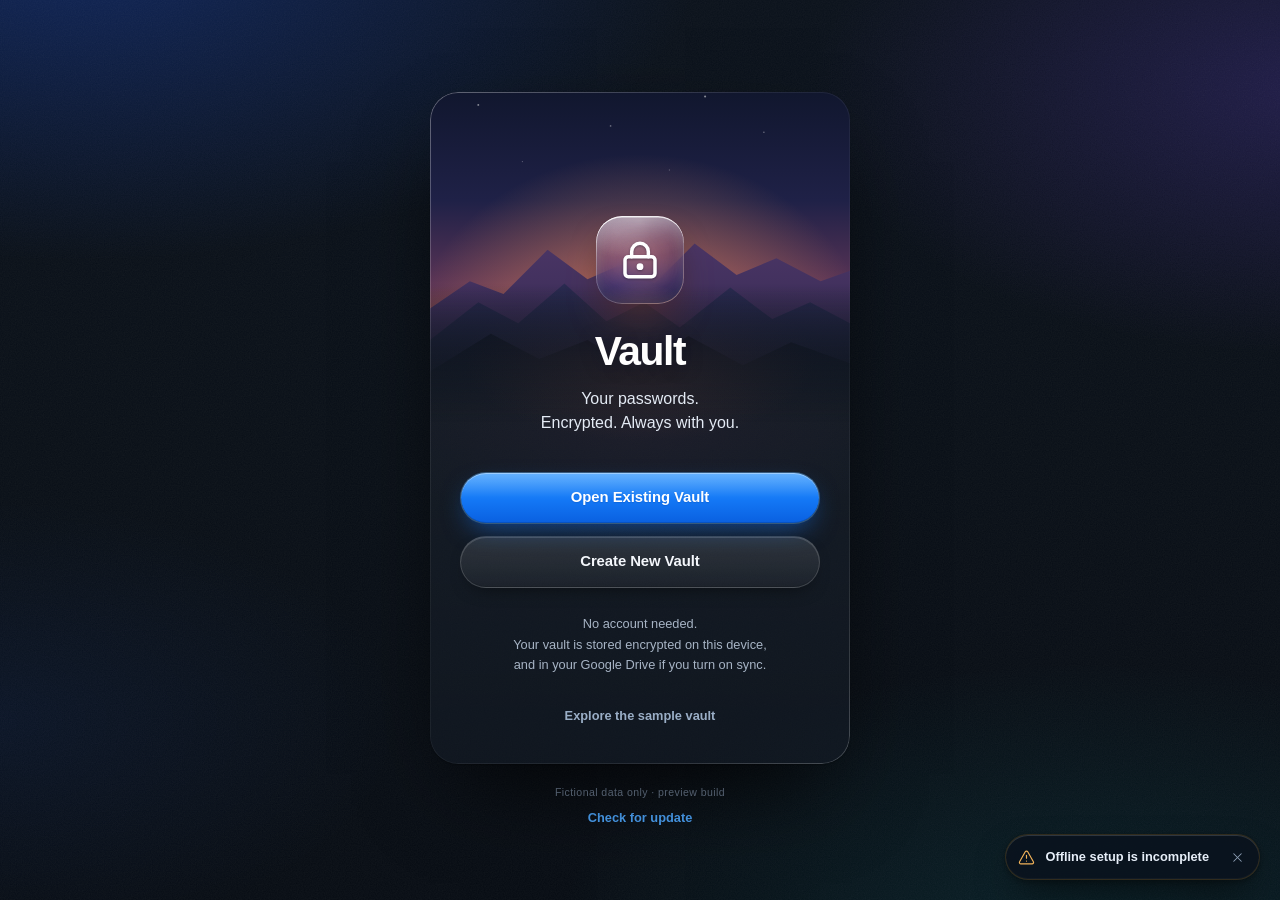
==== commit c884c3fa: "Deploy build YhmIxr9azwXxfRRMPO4O: visual refinement and smoother back swipe" ====
--- a/index.html
+++ b/index.html
@@ -28,12 +28,12 @@
     <title>Vault · Development</title>
     <!-- Critical paint before the app loads: dark background, no white flash. -->
     <style>html,body{--lightningcss-light: ;--lightningcss-dark:initial;color-scheme:dark;background:#080e16;height:100%;margin:0;overflow:hidden}#launch{z-index:2147483000;pointer-events:none;background:#080e16;justify-content:center;align-items:center;transition:opacity .32s;display:flex;position:fixed;inset:0}#launch[data-done]{opacity:0}#launch svg{width:88px;height:88px}</style>
-    <script type="module" crossorigin src="./assets/app-D10Bc_zq.js"></script>
-    <link rel="modulepreload" crossorigin href="./assets/styles-MlpHcpYz.js">
-    <link rel="modulepreload" crossorigin href="./assets/driveHandoff-KVu4abeZ.js">
+    <script type="module" crossorigin src="./assets/app-B1VMUm9v.js"></script>
+    <link rel="modulepreload" crossorigin href="./assets/styles-D-m4NwRd.js">
+    <link rel="modulepreload" crossorigin href="./assets/driveHandoff-D0ZXGAAS.js">
     <link rel="modulepreload" crossorigin href="./assets/autoPreference-CKDOuT5c.js">
-    <link rel="stylesheet" crossorigin href="./assets/styles-CIdJ_eeI.css">
-    <link rel="stylesheet" crossorigin href="./assets/app-DPu0EJBH.css">
+    <link rel="stylesheet" crossorigin href="./assets/styles-DBQSx_XS.css">
+    <link rel="stylesheet" crossorigin href="./assets/app-DKdqchQs.css">
   </head>
   <body>
     <div id="launch" aria-hidden="true">
--- a/assets/styles-DBQSx_XS.css
+++ b/assets/styles-DBQSx_XS.css
@@ -0,0 +1 @@
+:root{color:#edf2fa;font-synthesis:none;--bg:#080e16;--panel:#0d151f;--line:#ffffff13;--muted:#95a4b8;--blue:#1686ff;--blue-soft:#102c4e;--panel-2:#111b27;--field:#141e2b;--field-line:#ffffff14;--line-strong:#ffffff24;--text:#edf2fa;--green:#3fcf8e;--red:#ff6b78;--radius:12px;--radius-lg:16px;--ease:cubic-bezier(.2, .7, .2, 1);--fast:.14s;--safe-top:env(safe-area-inset-top,0px);--safe-bottom:env(safe-area-inset-bottom,0px);--lightningcss-light: ;--lightningcss-dark:initial;color-scheme:dark;-webkit-font-smoothing:antialiased;-webkit-text-size-adjust:100%;-moz-text-size-adjust:100%;text-size-adjust:100%;background:#080e16;font-family:Inter,-apple-system,BlinkMacSystemFont,Segoe UI,sans-serif;font-size:16px}*{box-sizing:border-box}body{margin:0}button,input,select{font:inherit}button,a,input,select{-webkit-tap-highlight-color:transparent}button{cursor:pointer}button:disabled{cursor:not-allowed;opacity:.43}button{color:inherit}a{color:#50a9ff;text-decoration:none}button:focus-visible,a:focus-visible,input:focus-visible,select:focus-visible,textarea:focus-visible{outline-offset:2px;outline:2px solid #73b9ff}textarea{font:inherit}button{border:0}h1,h2,p{margin:0}h1{letter-spacing:-.045em;font-size:1.8rem;font-weight:630}h2{letter-spacing:-.02em;font-size:1.05rem;font-weight:600}svg{flex-shrink:0}.muted{color:var(--muted);line-height:1.6}.small{font-size:.8rem}.grow{flex:1;min-width:0}.preview-banner{color:#a8bbd4;background:#111c2d;border-bottom:1px solid #21334d;flex-wrap:wrap;justify-content:center;align-items:center;gap:9px;min-height:38px;padding:9px 18px;font-size:.75rem;display:flex}.preview-banner strong{color:#d6e6fe;font-weight:550}.button{border-radius:var(--radius);letter-spacing:-.005em;min-height:44px;transition:filter var(--fast) var(--ease), background-color var(--fast) var(--ease), border-color var(--fast) var(--ease), color var(--fast) var(--ease), transform var(--fast) var(--ease), box-shadow var(--fast) var(--ease);justify-content:center;align-items:center;gap:8px;padding:10px 18px;font-size:.9rem;font-weight:600;line-height:1.2;text-decoration:none;display:inline-flex}.button:active:enabled{transform:scale(.98)}.primary{color:#fff;background:linear-gradient(#2593ff,#0c74f5);border:1px solid #3796ff;box-shadow:inset 0 1px #ffffff2e,0 4px 14px #0a6cff26}@media (hover:hover){.primary:hover:enabled{filter:brightness(1.1)}}.primary:active:enabled{filter:brightness(.94)}.secondary{border:1px solid var(--line-strong);color:#eef4fc;background:#ffffff05}@media (hover:hover){.secondary:hover:enabled{background:#ffffff0d;border-color:#ffffff38}}.icon-button{color:#aebed1;width:36px;height:36px;transition:background-color var(--fast) var(--ease), color var(--fast) var(--ease), transform var(--fast) var(--ease);background:0 0;border-radius:10px;flex-shrink:0;justify-content:center;align-items:center;display:inline-flex}@media (hover:hover){.icon-button:hover{color:#fff;background:#ffffff0d}}.icon-button:active{background:#ffffff17;transform:scale(.94)}.text-button{color:#5eb1ff;transition:color var(--fast) var(--ease), background-color var(--fast) var(--ease);background:0 0;border-radius:10px;justify-content:center;align-items:center;gap:8px;padding:12px;font-size:.85rem;font-weight:550;display:flex}@media (hover:hover){.text-button:hover:enabled{color:#8cc8ff;background:#ffffff08}}.app-mark{color:#fff;background:linear-gradient(145deg,#269dff,#0061e4);border:1px solid #73baff65;border-radius:8px;justify-content:center;align-items:center;width:32px;height:34px;display:inline-flex;box-shadow:0 3px 15px #0062e62a}.eyebrow{letter-spacing:.17em;color:#7f94ae;font-size:.66rem;font-weight:600}.onboarding{background:radial-gradient(at 50% 26%,#142034 0,#0000 60%);flex-direction:column;justify-content:center;align-items:center;min-height:calc(100dvh - 38px);padding:30px 22px;display:flex}.onboarding-brand{letter-spacing:-.03em;align-items:center;gap:10px;margin-bottom:25px;display:flex}.onboarding-card{isolation:isolate;text-align:center;background:linear-gradient(145deg,#111b28,#080e16 80%);border:1px solid #ffffff1d;border-radius:20px;width:100%;max-width:410px;padding:35px 30px;position:relative;overflow:hidden;box-shadow:0 24px 100px #0007,inset 0 1px #ffffff05}.welcome-card{padding-top:56px}.hero-lock{color:#c4d5eb;background:linear-gradient(140deg,#2c3549c0,#0b1420c0);border:1px solid #9caec47a;border-radius:24px;justify-content:center;align-items:center;width:88px;height:91px;margin:0 auto 30px;display:flex;box-shadow:0 14px 30px #0003,inset 0 1px 2px #fff3}.welcome-card h1{margin:10px 0 15px;font-size:2.75rem}.welcome-description{color:#d0ddee;font-size:1.02rem;line-height:1.7}.onboarding-actions{gap:12px;margin:43px 0 26px;display:grid}.onboarding-actions .button{width:100%;min-height:47px}.onboarding-footnote{color:#94a5ba;justify-content:center;align-items:center;gap:7px;margin-bottom:17px;font-size:.75rem;line-height:1.6;display:flex}.back-button{position:absolute;top:14px;left:13px}.small-lock{color:#b4c7df;margin:6px auto 22px}.onboarding-card:not(.welcome-card) h1{font-size:1.55rem}.onboarding-intro{margin:14px 0 28px;font-size:.87rem}.form-field{text-align:left;color:#dbe5f2;margin-bottom:20px;font-size:.8rem;display:block}.form-field input{background:var(--field);border:1px solid var(--field-line);border-radius:var(--radius);width:100%;color:var(--text);min-height:44px;transition:border-color var(--fast) var(--ease), box-shadow var(--fast) var(--ease);margin-top:8px;padding:11px 14px;font-size:.9rem;display:block}.form-field input:focus{border-color:#3a8fff;outline:none;box-shadow:0 0 0 3px #1686ff33}.notice{color:#a9bad0;background:#1220356b;border:1px solid #4e8acf24;border-radius:8px;align-items:flex-start;gap:10px;margin:18px 0;padding:14px;font-size:.8rem;line-height:1.65;display:flex}.notice svg{margin-top:3px}.onboarding-card>.primary{width:100%;margin:4px 0 10px}.source-choice{border:1px solid var(--line);text-align:left;background:#142131;border-radius:9px;align-items:center;gap:14px;width:100%;margin:14px 0;padding:19px 14px;display:flex}.source-choice>span{flex:1}.source-choice strong{font-size:.88rem;font-weight:500;display:block}.source-choice small{color:var(--muted);margin-top:7px;font-size:.75rem;display:block}.tag{color:#ccd7e8;background:#1a2534;border:1px solid #ffffff08;border-radius:8px;padding:4px 10px;font-size:.72rem;font-weight:500;line-height:1.4;display:inline-block}.favorite{color:#f2c454}.favorite svg{fill:currentColor;stroke-width:1.3px}.sr-only{clip:rect(0, 0, 0, 0);white-space:nowrap;border:0;width:1px;height:1px;margin:-1px;padding:0;overflow:hidden;position:absolute!important}@media (width<=760px){.preview-banner{gap:6px;min-height:38px;padding:8px 9px;font-size:.64rem;line-height:1.5}.preview-banner>span:last-child{max-width:255px}.onboarding{justify-content:flex-start;padding:26px 18px}.onboarding-brand{display:none}.onboarding-card{box-shadow:none;background:0 0;border:none;max-width:410px;padding:35px 15px}.welcome-card{background:linear-gradient(#17233a66,#0000);border-radius:22px;padding-top:50px}.welcome-card h1{font-size:2.7rem}.welcome-description{font-size:1.05rem}.onboarding-actions{margin-top:52px}.onboarding-footnote{font-size:.75rem}.form-field input{font-size:1rem}.onboarding-intro{font-size:.95rem}.form-field{font-size:.85rem}.source-choice{padding:20px 14px}.button{min-height:45px}}body{background:radial-gradient(at 45% 0,#19222c66,#0000 65%),#080d13}.password-quality{color:#8da1b9;grid-template-columns:minmax(80px,1fr) auto;align-items:center;column-gap:12px;margin-top:10px;font-size:.75rem;display:grid}.password-quality>div{gap:4px;height:5px;margin:0;display:flex}.password-quality i{transition:background-color .22s var(--ease);background:#243244;border-radius:4px;flex:1}.password-quality span{text-align:right;font-weight:550;display:block}.password-quality .strength-feedback{color:#7f90a6;grid-column:1/-1;margin-top:6px;font-size:.72rem}.password-quality[data-score="0"],.password-quality[data-score="1"]{color:#ff9298}.password-quality[data-score="2"]{color:#f5c56e}.password-quality[data-score="3"],.password-quality[data-score="4"]{color:#49d79d}.password-quality i.filled{background:currentColor}.strength-feedback{color:#aebed0;margin:7px 0 0;line-height:1.5}.drive-connection{width:min(100%,520px)}.drive-connection .notice{margin:24px 0}.drive-connection #drive-status{margin:24px 0 12px;line-height:1.6}.drive-connection #drive-account{color:#49d79d;overflow-wrap:anywhere}.drive-connection [hidden]{display:none!important}.drive-connection .onboarding-actions{margin:24px 0}.drive-connection fieldset{text-align:left;border:0;min-width:0;padding:0}.drive-connection h2{margin:26px 0 14px;font-size:17px}.drive-connection select{border:1px solid var(--line);color:#edf2fa;background:#121e2c;border-radius:8px;width:100%;max-width:100%;min-height:48px;margin-top:9px;padding:12px;font-size:16px;display:block}.drive-connection #transfer-status{overflow-wrap:anywhere;color:#a4cbef;line-height:1.6}.drive-consent{align-items:flex-start;gap:10px;margin:18px 0;font-size:13px;line-height:1.5;display:flex}.drive-consent input{accent-color:#1885ff;flex:none;margin-top:4px}.drive-files{gap:12px;margin:16px 0;display:grid}.drive-file{overflow-wrap:anywhere;background:#0e1722;border:1px solid #263342;border-radius:12px;padding:16px}.drive-file strong{font-size:13px}.drive-file p{margin:10px 0}.form-error,.discard-confirmation p{color:#ffafb6;margin-top:15px;font-size:.8rem;line-height:1.5}.danger{color:#ff8a95;background:#3a161c;border:1px solid #83313d}@media (hover:hover){.button.danger:hover:enabled{color:#ffb0b8;background:#4b1b23;border-color:#a8414e}}.text-button.danger{color:#ff7d89;background:0 0;border:0}@media (hover:hover){.text-button.danger:hover:enabled{color:#ffa1aa;background:#ff5a6a12}}.form-error{margin-bottom:15px}@media (prefers-reduced-motion:reduce){*,:before,:after{scroll-behavior:auto!important;transition:none!important;animation-duration:.01ms!important;animation-iteration-count:1!important}}@keyframes rise-in{0%{opacity:0;transform:translateY(10px)scale(.985)}}@keyframes fade-in{0%{opacity:0}}@keyframes sheet-in{0%{opacity:0;transform:translateY(24px)}}.onboarding-card form>.button{width:100%;margin:16px 0}.onboarding-card input[type=file]{min-width:0;max-width:100%;padding:10px}.saved-vault-list{gap:10px;max-height:300px;margin-bottom:24px;display:grid;overflow-y:auto}.sync-choice{text-align:left;overflow-wrap:anywhere;align-items:flex-start;gap:12px;padding:14px 0;display:flex}.quick-unlock{justify-content:center;align-items:center;gap:8px;width:100%;margin-top:8px;display:inline-flex}.quick-unlock-or{text-align:center;margin:10px 0 2px;font-size:.85rem}.notice-text{color:#f6c35b;margin:8px 0}.auth-frame{border:0;border-radius:12px;width:100%;height:365px}.sync-choice input[type=radio]{accent-color:#168bff;flex:0 0 20px;width:20px;height:20px;min-height:20px;margin:2px 0 0}.saved-vault-choice{text-align:left;width:100%}.saved-vault-choice>span{min-width:0}.saved-vault-choice small{overflow-wrap:anywhere;font-size:11px}.selected-vault-name{color:#7db9ff;margin:8px 0;font-size:13px}.saved-vault-count{text-align:center;margin:0;font-size:12px}.pwa-notice{padding:12px max(16px, env(safe-area-inset-right)) 12px max(16px, env(safe-area-inset-left));color:#d1e6ff;text-align:center;background:#11253a;font-size:12px}.pwa-notice .text-button{margin:8px auto 0}.pwa-status{text-align:left;background:#0e1722;border:1px solid #263342;border-radius:16px;width:100%;max-width:600px;margin:22px auto 0;padding:20px;font-size:13px;line-height:1.6}.pwa-status h2{margin-bottom:10px;font-size:16px}.pwa-status p{margin:10px 0}.pwa-actions{flex-wrap:wrap;gap:10px;margin-top:14px;display:flex}@media (display-mode:standalone){body{padding-top:env(safe-area-inset-top)}body:before{content:"";z-index:40;height:env(safe-area-inset-top);background:var(--bg);pointer-events:none;position:fixed;top:0;left:0;right:0}:root{--sticky-top:env(safe-area-inset-top,0px)}html{overscroll-behavior-y:none}}.phone-pop-transition{z-index:10000;pointer-events:none;background:#080e16;position:fixed;inset:0;overflow:hidden}.phone-pop-page{will-change:transform;background:#080e16;position:absolute;inset:0;overflow:hidden}.phone-pop-front{box-shadow:-1px 0 #ffffff12,-14px 0 34px #00000080}.phone-pop-bar{-webkit-backdrop-filter:none!important;backdrop-filter:none!important;background-color:#0c1420f2!important}.phone-pop-shade{pointer-events:none;background:#000;position:absolute;inset:0}
--- a/assets/app-DKdqchQs.css
+++ b/assets/app-DKdqchQs.css
@@ -0,0 +1 @@
+.access{background:radial-gradient(at 50% 18%,#14213980 0,#0000 60%);justify-content:center;min-height:100dvh;padding:40px 22px 18px}.access .onboarding-card{background:linear-gradient(160deg,#101a25,#090f17 75%);border:1px solid #ffffff12;border-radius:22px;max-width:420px;padding:34px 30px 30px;box-shadow:0 24px 80px #0006,inset 0 1px #ffffff05}.access .onboarding-card h1{letter-spacing:-.03em;font-size:1.45rem;font-weight:650}.access .onboarding-intro{color:#aab7c8;max-width:320px;margin:10px auto 26px;font-size:.88rem;line-height:1.55}.access .back-button{color:#dbe5f2;border-radius:10px;width:44px;height:44px;top:16px;left:14px}.access .onboarding-actions{gap:12px;margin:30px 0 0}.access .button{border-radius:11px;min-height:50px;font-size:.93rem;font-weight:600}.access .button.primary{background:var(--blue);border-color:#3a98ff;box-shadow:0 3px 12px #0a6cff1f,inset 0 1px #ffffff20}.access .button.secondary:not(.danger){color:#f2f6fb;background:#ffffff03;border-color:#ffffff38}.access .button.secondary.danger{color:#ffd9de;background:#3a1a21;border-color:#a8505d}.access form>.button{width:100%;margin:22px 0 0}.access .text-button{color:#5eb1ff}.access .sample-link{color:#8193a9;margin:18px auto 0;padding:8px 12px;font-size:.8rem}@media (hover:hover){.access .sample-link:hover{color:#b9c8da}}.access .welcome-card{background:#080e16;padding:0 30px 26px}.welcome-scene{z-index:-1;height:330px;position:absolute;inset:0 0 auto;overflow:hidden}.welcome-landscape{width:100%;height:100%;display:block}.access .hero-lock{color:#eef3fb;-webkit-backdrop-filter:blur(12px);backdrop-filter:blur(12px);background:linear-gradient(150deg,#5a5f7c8c,#1d2238b3);border:1px solid #ffffff42;border-radius:24px;width:88px;height:88px;margin:124px auto 24px;box-shadow:0 18px 40px #05081599,inset 0 1px 1px #fff5,inset 0 -8px 18px #0003}.access .welcome-card h1{letter-spacing:-.035em;margin:0 0 12px;font-size:2.55rem;font-weight:700}.access .welcome-description{color:#dfe7f2;font-size:1rem;line-height:1.55}.access .welcome-card .onboarding-actions{margin-top:36px}.access .saved-vault-count{color:#7f90a6;margin:12px 0 0;font-size:.75rem}.access .onboarding-footnote{color:#a7b4c5;margin:26px 0 0;font-size:.8rem;line-height:1.6;display:block}.offline-ready{color:#6f8198;justify-content:center;align-items:center;gap:6px;margin-top:6px;font-size:.72rem;display:flex}.offline-ready svg{color:#49c78f}.access .small-lock{color:#cfdbeb;border:1px solid var(--line);background:#16202d;border-radius:16px;justify-content:center;align-items:center;width:56px;height:56px;margin:8px auto 18px;display:flex}.access .small-lock.unlock-lock{color:#c9d5e5;background:0 0;border:0;width:auto;height:auto;margin:18px auto 20px}.access .small-lock.danger-tile{color:#ff9ea9;background:#2a141a;border-color:#5a2630}.access-field{text-align:left;margin-bottom:20px}.access-field>label,.access .form-field{color:#e3eaf4;text-align:left;font-size:.84rem;font-weight:550;display:block}.secret-input{margin-top:9px;position:relative}.access .secret-input input,.access .form-field input:not([type=file]){color:#f3f7fc;letter-spacing:.02em;background:#17222e;border:1px solid #ffffff0d;border-radius:10px;width:100%;min-height:50px;margin:0;padding:13px 50px 13px 14px;font-size:1rem;display:block;box-shadow:inset 0 1px 2px #00000012}.access .form-field input:not([type=file]){margin-top:9px;padding-right:14px}.access .secret-input input::placeholder{color:#66778d;letter-spacing:0;font-size:.9rem}.access .secret-input input:focus,.access .form-field input:focus{border-color:#3a8fff;outline:none;box-shadow:0 0 0 3px #1686ff33}.secret-input .icon-button{color:#b7c5d7;border-radius:10px;width:44px;height:44px;position:absolute;top:50%;right:6px;transform:translateY(-50%)}.access .file-field{margin-bottom:20px}.access .file-field input[type=file]{color:#b8c6d8;background:#141d2a;border:1px dashed #ffffff26;border-radius:12px;width:100%;margin-top:9px;padding:12px;font-size:.8rem;display:block}.access .password-quality{grid-template-columns:minmax(90px,1fr) auto;align-items:center;column-gap:12px;margin-top:10px;font-size:.75rem;display:grid}.access .password-quality>div{gap:4px;height:5px;margin:0}.access .password-quality span{text-align:right;font-weight:550}.access .password-quality .strength-feedback{color:#8193a9;grid-column:1/-1;margin-top:6px;font-size:.72rem}.sync-card{text-align:left;background:linear-gradient(145deg,#14202c,#111b26);border:1px solid #ffffff0d;border-radius:14px;grid-template-columns:auto 1fr;align-items:start;gap:6px 14px;margin-top:26px;padding:18px 16px 16px;display:grid}.sync-card>svg{margin-top:2px}.sync-card label{color:#f1f5fb;font-size:.92rem;font-weight:600;display:block}.sync-card p{color:#a0afc2;margin-top:6px;font-size:.8rem;line-height:1.55}.sync-card .switch{grid-column:2;justify-self:end}.switch{appearance:none;cursor:pointer;background:#39475a;border-radius:999px;flex-shrink:0;width:51px;height:31px;margin:0;transition:background .2s;position:relative}.switch:before{content:"";background:#fff;border-radius:50%;width:27px;height:27px;transition:transform .2s;position:absolute;top:2px;left:2px;box-shadow:0 2px 5px #0006}.switch:checked{background:var(--blue)}.switch:checked:before{transform:translate(20px)}.switch:disabled{opacity:.45;cursor:not-allowed}.switch:focus-visible{outline-offset:3px;outline:2px solid #73b9ff}.sync-hint{text-align:left;color:#8fb8e8;margin:10px 2px 0;font-size:.78rem}.access .form-error{text-align:left;margin:14px 0 0}.access .unlock-changed-hint{text-align:left;color:#8fa1b8;margin:8px 0 0;font-size:.78rem;line-height:1.5}.access-tip{color:#7f90a6;max-width:330px;margin:18px auto 0;font-size:.76rem;line-height:1.55}.access .selected-vault-name{color:#7f90a6;margin:-14px 0 24px;font-size:.78rem;font-weight:500}.access .quick-unlock-or{color:#7f90a6;align-items:center;gap:12px;margin:26px 0 18px;font-size:.78rem;display:flex}.access .quick-unlock-or:before,.access .quick-unlock-or:after{content:"";background:var(--line);flex:1;height:1px}.access .button.face-unlock{color:#cfe5ff;background:linear-gradient(#10233b,#0c1a2c);border-color:#2f7fe6;width:100%;min-height:50px;box-shadow:inset 0 1px #ffffff0a,0 0 0 1px #1686ff14}.access .button.face-unlock svg{color:#8cc6ff}@media (hover:hover){.access .button.face-unlock:hover:enabled{background:#12294a;border-color:#4a9dff}}.unlock-vault-name{color:#dbe7f5;font-weight:600}.unlocking{animation:fade-in .2s var(--ease);flex-direction:column;align-items:center;padding:6px 0 26px;display:flex}.unlock-spinner{border:5px solid #1d2a3b;border-top-color:var(--blue);border-right-color:#4aa3ff;border-radius:50%;width:76px;height:76px;margin:30px 0 28px;animation:.9s linear infinite sync-spin}@media (prefers-reduced-motion:reduce){.unlock-spinner{animation:2.4s linear infinite sync-spin!important}}.unlocking-note{max-width:260px;font-size:.9rem;line-height:1.55}.access .notice-text{text-align:left;background:#2a200d;border:1px solid #6b5220;border-radius:12px;margin:0 0 20px;padding:12px 14px;font-size:.8rem;line-height:1.5}.access .saved-vault-list{gap:10px;max-height:320px;margin:0;padding:2px}.vault-item{border:1px solid var(--line);background:#131c28;border-radius:16px;overflow:hidden}.access .saved-vault-choice{color:#cbd7e6;background:0 0;border:0;border-radius:0;gap:13px;margin:0;padding:14px 14px 8px}@media (hover:hover){.access .saved-vault-choice:hover:enabled{background:#ffffff06}}.vault-tile{color:#7cc0ff;background:#1c3456;border-radius:12px;flex:0 0 40px;justify-content:center;align-items:center;width:40px;height:40px;display:flex}.access .saved-vault-choice strong{color:#f1f5fb;font-size:.95rem;font-weight:600}.access .saved-vault-choice small{color:#7f90a6;margin-top:3px;font-size:.68rem}.access .vault-delete{color:#e3808c;text-align:left;background:0 0;border:0;margin:0 0 0 67px;padding:2px 0 12px;font-size:.74rem;display:block}.access .empty-vaults{border:1px dashed #ffffff1c;border-radius:16px;padding:18px;font-size:.85rem}.access .access-notice{color:#9fd8b8;margin-top:14px;font-size:.8rem;line-height:1.5}.drive-link{text-decoration:none}.more-options{text-align:center;width:100%;max-width:420px;margin-top:14px}.more-toggle{margin:0 auto;padding:8px 12px;font-size:.78rem;color:#8193a9!important}.more-toggle[aria-expanded=true] svg{transform:rotate(180deg)}.more-options .pwa-status{border-color:var(--line);background:#0c141e;border-radius:16px;max-width:420px;margin-top:8px}.access .vault-full-id{color:#6f8198;overflow-wrap:anywhere;margin:-18px 0 18px;font-size:.7rem}.delete-copy{text-align:left;color:#b9c6d6;margin-bottom:22px;font-size:.84rem;line-height:1.6}.delete-copy p+p{margin-top:10px}.connect-logo{border:1px solid var(--line);background:#141d2a;border-radius:18px;justify-content:center;align-items:center;width:64px;height:64px;margin:4px auto 18px;display:flex}.access .auth-frame{border:1px solid var(--line);background:#0f1823;border-radius:16px;margin:4px 0 10px;display:block}.connect-status{color:#aab7c8;font-size:.84rem;line-height:1.5}.connect-status:empty{display:none}.connect-status[data-status=error]{color:#ffafb6}.connect-account{text-align:left;border:1px solid var(--line);background:#131c28;border-radius:14px;margin-top:16px;padding:14px 16px;font-size:.8rem;line-height:1.55}.connect-account p+p{margin-top:6px}.connect-card .onboarding-actions{margin-top:22px}.muted-link{margin:10px auto 0;font-size:.8rem;color:#8193a9!important}.build-note{letter-spacing:.04em;color:#4f5f73;margin-top:22px;font-size:.66rem}@media (width<=760px){.access{padding:0 0 max(14px, env(safe-area-inset-bottom));background:var(--bg);justify-content:flex-start}.access .onboarding-card{max-width:none;box-shadow:none;background:0 0;border:0;border-radius:0;padding:64px max(22px,50% - 195px) 12px}.access .welcome-card{background:0 0;padding:0 max(26px,50% - 190px) 12px}.welcome-scene{height:min(45dvh,360px)}.access .hero-lock{margin-top:clamp(90px,17dvh,150px)}.access .welcome-card .onboarding-actions{margin-top:34px}.access .onboarding-card h1{font-size:1.5rem}.access .welcome-card h1{font-size:2.5rem}.access .back-button{top:12px;left:10px}.access .saved-vault-list{max-height:none}.more-options{padding:0 22px}.build-note{margin:auto 0 0;padding-top:18px}}@media (width<=760px) and (height<=700px){.access .hero-lock{border-radius:21px;width:76px;height:76px;margin-top:72px;margin-bottom:18px}.access .welcome-card .onboarding-actions{margin-top:26px}.access .onboarding-footnote{margin-top:20px}}.access .saved-vault-choice>.vault-tile{flex:0 0 40px}.access .saved-vault-choice>span:not(.vault-tile){flex:1}.access h1+.selected-vault-name{margin:8px 0 20px}.access h1+.selected-vault-name+.vault-full-id{margin:-14px 0 20px}.access .file-field input[type=file]::file-selector-button{color:#eef4fc;font:inherit;cursor:pointer;background:#1f2b3b;border:1px solid #ffffff24;border-radius:9px;margin-right:12px;padding:8px 12px;font-weight:550}.access .small-lock.unlock-lock{color:#b3c2d5;background:radial-gradient(circle,#1b283b 0,#121c2a55 45%,#0000 70%);border-radius:50%;width:104px;height:104px;margin:6px auto 14px}.access .unlock-lock svg circle{fill:#0e1724;stroke:#0e1724;stroke-width:3.4px}.access .unlock-lock svg path{stroke-width:2.2px}.access .small-lock.face-glyph{color:#8cc6ff;background:radial-gradient(circle at 50% 40%,#16345a 0,#0f2340 55%,#0b1829 100%);border:1px solid #2f7fe666;border-radius:30px;width:104px;height:104px;margin:12px auto 18px;box-shadow:0 0 0 6px #1686ff0d,0 14px 38px #0a6cff26,inset 0 1px #ffffff14}.access .face-first{flex-direction:column;align-items:stretch;gap:14px;margin-top:4px;display:flex}.access .button.face-unlock.face-unlock-primary{color:#fff;background:var(--blue);border-color:#3a98ff;gap:10px;min-height:60px;font-size:1.02rem;font-weight:650;box-shadow:0 8px 24px #0a6cff40,inset 0 1px #ffffff26}.access .button.face-unlock.face-unlock-primary svg{color:#fff}@media (hover:hover){.access .button.face-unlock.face-unlock-primary:hover:enabled{background:#2b92ff;border-color:#5aaaff}}.access .use-master-password{border-radius:10px;justify-content:center;align-self:center;align-items:center;gap:8px;min-height:44px;padding:8px 16px;font-size:.92rem;font-weight:600;display:inline-flex}@media (hover:hover){.access .use-master-password:hover{background:#ffffff08}}.access .unlock-form-pending{visibility:hidden}.access .saved-vault-choice small.vault-meta{color:#8193a9;flex-wrap:wrap;align-items:center;gap:3px 10px;margin-top:4px;font-size:.72rem;line-height:1.35;display:flex}.vault-meta-tag{white-space:nowrap;align-items:center;gap:4px;display:inline-flex}.vault-meta-tag svg{flex:none}.vault-meta-tag>svg:not(.drive-logo){color:#7cc0ff}.workspace{background:var(--bg);width:100%;min-height:100dvh;display:flex}.sidebar{border-right:1px solid var(--line);scrollbar-width:thin;background:linear-gradient(#0c141f,#09101a);flex-direction:column;flex-shrink:0;width:240px;height:100dvh;padding:22px 12px 14px;display:flex;position:sticky;top:0;overflow-y:auto}.sidebar-brand{letter-spacing:-.02em;align-items:center;gap:11px;padding:0 8px 14px;font-size:1.3rem;font-weight:650;display:flex}.sidebar-brand .app-mark{border-radius:10px;width:34px;height:34px}.sidebar-nav,.sidebar-bottom{flex-direction:column;gap:2px;display:flex}.sidebar .nav-item{color:#c0ccdc;text-align:left;width:100%;min-height:34px;transition:background-color var(--fast) var(--ease), color var(--fast) var(--ease);background:0 0;border-radius:10px;align-items:center;gap:12px;padding:6px 11px;font-size:.875rem;font-weight:400;display:flex}.sidebar .nav-item svg{color:#8ea2bb;transition:color var(--fast) var(--ease)}@media (hover:hover){.sidebar .nav-item:hover:not(.active){color:#eef4fc;background:#ffffff09}}.sidebar .nav-item:active:not(.active){background:#ffffff10}.sidebar .nav-item.active{color:#fff;background:linear-gradient(100deg,#0c3158,#10243c);font-weight:550;box-shadow:inset 0 0 0 1px #368fee24}.sidebar .nav-item.active svg{color:#6fb2ff}.sidebar .nav-item>span:nth-child(2){flex:1;min-width:0}.nav-count,.trash-count{color:#71859f;font-variant-numeric:tabular-nums;font-size:.72rem}.nav-caret{color:#8ea2bb;transition:transform .15s;display:inline-flex}.nav-caret[data-open=false]{transform:rotate(-90deg)}.nav-sub{flex-direction:column;gap:1px;padding-left:14px;display:flex}.nav-sub[hidden]{display:none}.sidebar .nav-sub .nav-item{min-height:31px;font-size:.84rem}.sidebar-bottom{margin-top:auto;padding-top:10px}.drive-state{border:1px solid var(--line);color:var(--muted);background:#0f1823;border-radius:12px;margin-top:12px;padding:11px 12px 12px;font-size:.75rem}.drive-state-head{align-items:center;gap:8px;min-height:28px;display:flex}.drive-state-head strong{color:#e3ebf6;flex:1;font-size:.82rem;font-weight:560}.drive-state .drive-gear{width:30px;height:30px;margin-right:-6px}.drive-state .sync-pill{color:#b8c6d8;background:#1a2534;border:1px solid #0000;border-radius:999px;align-items:center;gap:6px;margin-top:6px;padding:3px 9px 3px 7px;font-size:.72rem;font-weight:560;line-height:1.3;display:inline-flex}.drive-state .sync-pill i{background:currentColor;border-radius:50%;width:7px;height:7px}.drive-state .sync-pill[data-summary=synced]{color:#5fd49a;background:#0f2e22}.drive-state .sync-pill[data-summary=syncing],.drive-state .sync-pill[data-summary=waiting]{color:#f6c35b;background:#33260d}.drive-state .sync-pill[data-summary=syncing] i{animation:1.2s ease-in-out infinite sync-blink}.drive-state .sync-pill[data-summary=conflict]{color:#ff8591;cursor:pointer;background:#3a151b;border-color:#a8414e80}@media (hover:hover){.drive-state .sync-pill[data-summary=conflict]:hover{background:#4a1a22}}.drive-state .sync-pill[data-summary=paused],.drive-state .sync-pill[data-summary=offline]{color:#c3cbd6;background:#2a2f38}.drive-note{margin:7px 0 0;line-height:1.4;display:block}.drive-state[data-summary=syncing] .drive-note{color:#f6c35b;font-weight:600}.drive-state[data-summary=synced] .drive-note{color:#5fd49a}.drive-state[data-summary=conflict] .drive-note{color:#ff9aa4}.drive-synced{color:#7d8fa7;margin-top:8px;font-size:.7rem;display:block}.drive-synced span{color:#c8d4e3;margin-top:2px;font-size:.74rem;display:block}.sidebar-fineprint{color:#5f7188;text-align:center;margin:10px 4px 0;font-size:.66rem}@keyframes sync-blink{50%{opacity:.35}}.sync-status-layer{z-index:30;animation:fade-in .16s var(--ease);background:#02060c66;position:fixed;inset:0}.sync-status-layer>.sync-status-panel{border-radius:var(--radius-lg);width:min(360px,100vw - 264px);max-height:calc(100dvh - 28px);animation:rise-in .2s var(--ease);transform-origin:0 100%;background:linear-gradient(#121c29,#0d1621);border:1px solid #ffffff1f;position:absolute;bottom:14px;left:248px;overflow-y:auto;box-shadow:0 24px 70px #000a,inset 0 1px #ffffff08}.main-content{flex:1;align-items:flex-start;min-width:0;display:flex}.vault-content{flex:1;min-width:0;padding:26px 32px 24px}.vault-header{align-items:center;gap:12px;margin-bottom:16px;display:flex}.vault-header h1{letter-spacing:-.03em;flex:1;min-width:0;font-size:1.55rem;font-weight:680}.vault-header-actions{align-items:center;gap:8px;display:flex}.mobile-title,.mobile-back,.mobile-lock,.mobile-menu,.filter-pill-row,.search-cancel,.mobile-sync,.mobile-username,.row-chevron,.mobile-nav{display:none}.add-button{border-radius:10px;gap:6px;min-height:38px;padding:7px 18px 7px 14px;font-size:.875rem}.search-field{border-radius:var(--radius);color:#8397b0;max-width:620px;height:42px;transition:border-color var(--fast) var(--ease), box-shadow var(--fast) var(--ease), background-color var(--fast) var(--ease);background:#111a25;border:1px solid #ffffff10;align-items:center;gap:10px;margin-bottom:18px;padding:0 14px;display:flex}@media (hover:hover){.search-field:hover{border-color:#ffffff1a}}.search-field input{color:#edf2fa;background:0 0;border:0;outline:none;flex:1;min-width:0;height:100%;font-size:.9rem}.search-field input::placeholder{color:#7688a0}.search-field input::-webkit-search-cancel-button{display:none}.search-field .icon-button{border-radius:50%;width:28px;height:28px;margin-right:-6px}.filter-chips{display:none}.trash-explanation{border:1px solid var(--line);border-radius:var(--radius);background:var(--panel-2);color:#a8b8cc;flex-wrap:wrap;align-items:center;gap:6px 14px;margin:-2px 0 16px;padding:12px 12px 12px 16px;font-size:.84rem;line-height:1.55;display:flex}.trash-explanation>p{flex:260px;min-width:0}.trash-explanation>.text-button{flex-shrink:0;gap:6px;min-height:36px;padding:8px 12px}.trash-explanation>.trash-confirmation{flex:100%;margin:4px 0 0}.entries-table{border:1px solid var(--line);background:linear-gradient(160deg,#0e1721,#0b131c 65%);border-radius:12px;width:100%;overflow:hidden}.entry-table-head,.entry-row{grid-template-columns:minmax(180px,1.5fr) minmax(150px,1.35fr) minmax(100px,.7fr) minmax(108px,.8fr) 36px 36px;align-items:center;gap:12px;display:grid}.entry-table-head{border-bottom:1px solid var(--line);color:#8a9cb3;background:#ffffff02;min-height:40px;padding:0 14px 0 16px;font-size:.75rem;font-weight:560}.entry-row{min-height:56px;transition:background-color var(--fast) var(--ease);border-bottom:1px solid #ffffff09;padding:2px 14px 2px 16px;font-size:.84rem}.entry-row:last-child{border-bottom:0}@media (hover:hover){.entry-row:hover{background:#ffffff06}}.entry-open{text-align:left;background:0 0;border-radius:8px;align-items:center;gap:12px;width:100%;min-width:0;padding:8px 0;display:flex}.entry-text{min-width:0}.entry-open strong{text-overflow:ellipsis;white-space:nowrap;color:#eef3fa;letter-spacing:-.01em;font-size:1.1rem;font-weight:700;display:block;overflow:hidden}.username-cell{text-overflow:ellipsis;white-space:nowrap;color:#b3c1d4;overflow:hidden}.entries-table .tag{color:#c9d5e5;background:#172231;border-radius:8px;padding:4px 11px;font-size:.75rem}.updated-cell{color:#93a5bc;white-space:nowrap;font-variant-numeric:tabular-nums;font-size:.82rem}.star-cell,.more-cell{justify-content:center;display:flex}.star-cell .icon-button,.more-cell .icon-button{width:36px;height:36px}.star-cell .icon-button:not(.favorite){color:#8193aa}@media (hover:hover){.star-cell .icon-button.favorite:hover{color:#ffd36b}}.row-more,.row-chevron{display:inline-flex}.row-chevron{display:none}.brand-icon{background:#060b12;border:1px solid #ffffff10;border-radius:8px;flex-shrink:0;justify-content:center;align-items:center;width:30px;height:30px;display:inline-flex;overflow:hidden}.brand-icon svg{width:64%;height:64%}.brand-icon[data-tone=dark]{border-color:#ffffff24}.brand-icon[data-tone=light]{border-color:#0000}.brand-icon.initials{letter-spacing:0;white-space:nowrap;border-color:#ffffff1a;font-size:.78rem;font-weight:700;line-height:1}.brand-icon.initials[data-length="1"]{font-size:.95rem}.brand-icon.large{border-radius:11px;width:46px;height:46px}.brand-icon.large.initials{font-size:1.05rem}.brand-icon.large.initials[data-length="1"]{font-size:1.3rem}.brand-icon.initials[data-length="3"]{font-size:.62rem}.brand-icon.initials[data-length="4"]{font-size:.54rem}.brand-icon.large.initials[data-length="3"]{font-size:.86rem}.brand-icon.large.initials[data-length="4"]{font-size:.74rem}.brand-icon svg.logo-mark{width:70%;height:70%}.brand-icon svg.logo-wide{width:92%;height:92%}.brand-icon svg.logo-fill{width:100%;height:100%}.empty-state{text-align:center;color:#879cb7;animation:fade-in .2s var(--ease);flex-direction:column;align-items:center;gap:8px;padding:56px 16px 48px;display:flex}.empty-icon{border:1px solid var(--line);color:#6fb2ff;background:radial-gradient(circle at 50% 30%,#17273b,#0f1823);border-radius:18px;justify-content:center;align-items:center;width:60px;height:60px;margin-bottom:8px;display:inline-flex;box-shadow:0 10px 30px #0006}.empty-state h2{color:#dbe5f2;font-size:1.05rem}.empty-state p{max-width:300px;font-size:.85rem;line-height:1.5}.empty-state .text-button{margin-top:2px}.entries-table:not(:has(.entry-row)){display:none}.list-footer{color:#687c95;justify-content:space-between;gap:16px;margin-top:12px;padding:8px 4px;font-size:.74rem;display:flex}.list-footer>span{align-items:center;gap:6px;display:flex}.details{border-left:1px solid var(--line);overflow-wrap:anywhere;scrollbar-width:thin;background:#0a111a;flex-direction:column;flex-shrink:0;align-self:flex-start;width:400px;min-height:100dvh;max-height:100dvh;padding:16px;display:flex;position:sticky;top:0;overflow-y:auto}.details-card{border:1px solid var(--line);border-radius:var(--radius-lg);animation:fade-in .16s var(--ease);background:linear-gradient(#111b27,#0d1621 60%);flex-direction:column;padding:18px 16px 0;display:flex;box-shadow:inset 0 1px #ffffff08}.panel-top{justify-content:space-between;align-items:center;margin:-6px 0 12px;display:none}.details-back{color:#4ea8ff;min-height:44px;transition:opacity var(--fast) var(--ease);background:0 0;border-radius:10px;align-items:center;gap:4px;padding:6px 10px 6px 2px;font-size:1.0625rem;display:inline-flex}.details-back:active{opacity:.6}.detail-heading{border-bottom:1px solid var(--line);align-items:center;gap:14px;margin-bottom:16px;padding-bottom:16px;display:flex}.detail-heading h2{overflow-wrap:anywhere;margin-bottom:3px;font-size:1.2rem;font-weight:650}.detail-domain{text-overflow:ellipsis;white-space:nowrap;font-size:.8rem;display:block;overflow:hidden}.detail-heading .icon-button{width:36px;height:36px}.detail-menu{position:relative}.detail-menu-list{z-index:10;border-radius:var(--radius);-webkit-backdrop-filter:blur(16px);backdrop-filter:blur(16px);min-width:210px;animation:rise-in .15s var(--ease);transform-origin:100% 0;background:#152131f2;border:1px solid #ffffff1c;padding:6px;position:absolute;top:calc(100% + 6px);right:0;box-shadow:0 16px 40px #0009}.detail-menu-list button{text-align:left;color:#dbe5f2;width:100%;min-height:40px;transition:background-color var(--fast) var(--ease);background:0 0;border-radius:8px;align-items:center;gap:10px;padding:9px 10px;font-size:.85rem;display:flex}.detail-menu-list button:focus-visible{background:#ffffff0f}@media (hover:hover){.detail-menu-list button:hover{background:#ffffff0f}}.detail-field{border-radius:var(--radius);background:#141e2b;border:1px solid #ffffff0d;align-items:center;gap:2px;margin-bottom:10px;padding:10px 6px 10px 14px;font-size:.9rem;display:flex}.detail-field.detail-plain{background:0 0;border-color:#0000;margin:4px 0 6px;padding:4px 6px 4px 2px}.detail-field>div:first-child{flex:1;min-width:0}.detail-field a:not(.icon-button){text-overflow:ellipsis;white-space:nowrap;display:block;overflow:hidden}.field-label{color:#8699b1;margin-bottom:4px;font-size:.75rem;font-weight:500;display:block}.selectable{-webkit-user-select:text;user-select:text;overflow-wrap:anywhere}.password-text{font-family:ui-monospace,SF Mono,Cascadia Mono,Consolas,monospace;font-size:.88rem}.password-text.masked{letter-spacing:.14em}.detail-block{margin:4px 2px 14px}.detail-block .field-label{margin-bottom:7px}.detail-block .tag{border-radius:999px;padding:4px 12px;font-size:.78rem}.note{white-space:pre-wrap;color:#d6e0ec;font-size:.88rem;line-height:1.55}.detail-notes{padding-right:14px}.detail-updated{color:#d0dbe9;font-size:.88rem}.detail-actions{z-index:2;border-radius:0 0 var(--radius-lg) var(--radius-lg);background:linear-gradient(#0d162100,#0d1621 30%);gap:8px;margin:4px -16px 0;padding:14px 16px 16px;display:flex;position:sticky;bottom:0}.detail-actions .button{white-space:nowrap;border-radius:10px;flex:auto;gap:6px;min-width:0;min-height:40px;padding:8px 12px;font-size:.82rem}.copy-password-button{background:#1a2433;border-color:#ffffff14}.trash-entry-button{color:#ff7d89;background:#3a161c;border:1px solid #6b2a34}@media (hover:hover){.trash-entry-button:hover:enabled{background:#4b1b23}}.trash-confirmation{border-radius:var(--radius);animation:rise-in .18s var(--ease);background:linear-gradient(#2c1820,#231419);border:1px solid #6b2f3a;margin:4px 0 12px;padding:14px}.trash-confirmation p{color:#ffd4dc;font-size:.84rem;line-height:1.5}.trash-confirmation .editor-actions{flex-flow:wrap;margin-top:12px}.trash-confirmation .editor-actions .button{flex:140px}.detail-footer{color:#687c95;margin:4px 0 12px;font-size:.72rem}.details .notice{margin:4px 0 12px}.copy-status{z-index:50;-webkit-backdrop-filter:blur(14px);backdrop-filter:blur(14px);color:#d6e9ff;pointer-events:none;opacity:0;max-width:min(420px,100vw - 32px);transition:opacity .18s var(--ease), transform .18s var(--ease);background:#12243af2;border:1px solid #2f5f96;border-radius:999px;align-items:center;gap:8px;margin:0;padding:10px 16px;font-size:.85rem;font-weight:550;line-height:1.4;display:inline-flex;position:fixed;bottom:28px;left:50%;transform:translate(-50%,12px);box-shadow:0 12px 34px #000a}.copy-status[data-show=true]{opacity:1;transform:translate(-50%)}.copy-status svg{color:var(--green)}@media (width<=1200px) and (width>=761px){.sidebar{width:212px}.sync-status-layer>.sync-status-panel{left:220px}.vault-content{padding:24px 22px}.details{width:350px}.detail-actions{flex-wrap:wrap}.detail-actions .primary{flex:100%}.has-selection .entry-table-head,.has-selection .entry-row{grid-template-columns:minmax(0,1fr) 36px 36px}.has-selection .username-cell,.has-selection .category-cell,.has-selection .updated-cell,.has-selection .entry-table-head{display:none}.has-selection .mobile-username{display:block}}@media (width<=1000px) and (width>=761px){.entry-table-head,.entry-row{grid-template-columns:minmax(0,1.3fr) minmax(0,1fr) 36px 36px}.category-cell,.updated-cell,.entry-table-head>span:nth-child(3),.entry-table-head>span:nth-child(4){display:none}}@media (width<=900px) and (width>=761px){.has-selection .vault-content{display:none}.has-selection .details{border-left:0;flex:1;width:auto}.details .panel-top{display:flex}.panel-top .icon-button{display:none}}.mobile-username{text-overflow:ellipsis;white-space:nowrap;color:#8fa2ba;margin-top:2px;font-size:.78rem;font-weight:400;overflow:hidden}@media (width<=760px){.workspace{display:block}.sidebar{display:none}.main-content{padding-bottom:calc(72px + var(--safe-bottom));display:block}.vault-content{padding:0 16px 12px}.vault-header{top:var(--sticky-top,0px);z-index:6;-webkit-backdrop-filter:blur(18px)saturate(1.6);backdrop-filter:blur(18px)saturate(1.6);background:#080e16d9;gap:6px;min-height:60px;margin:0 -16px 6px;padding:12px 16px 6px;position:sticky}.vault-header h1{letter-spacing:-.025em;font-size:1.75rem;font-weight:700;line-height:1.15}.desktop-title{display:none}.mobile-title{display:inline}.mobile-back{color:#4ea8ff;width:44px;height:44px;margin-left:-10px;display:inline-flex}.mobile-lock{color:#b5c3d5;border-radius:50%;width:40px;height:40px;display:inline-flex}.add-button{border-radius:50%;width:40px;height:40px;min-height:40px;padding:0;box-shadow:0 6px 16px #0a6cff47,inset 0 1px #fff3}.add-button svg{width:22px;height:22px}.add-label{display:none}.mobile-sync{margin:0 0 10px;display:block}.mobile-sync-pill{color:#c3cbd6;text-align:left;background:#1a2534;border:1px solid #0000;border-radius:999px;align-items:center;gap:6px;max-width:100%;min-height:28px;padding:4px 11px 4px 9px;font-size:.78rem;font-weight:560;display:inline-flex}button.mobile-sync-pill{min-height:32px}.mobile-sync[data-summary=syncing] .mobile-sync-pill,.mobile-sync[data-summary=waiting] .mobile-sync-pill{color:#f6c35b;background:#33260d;border-color:#b7791f66}.mobile-sync[data-summary=syncing] svg{animation:1.4s linear infinite sync-spin}.mobile-sync[data-summary=synced] .mobile-sync-pill{color:#5fd49a;background:#0f2e22;border-color:#2f8f5e55}.mobile-sync[data-summary=conflict] .mobile-sync-pill{color:#ff8591;background:#3a151b;border-color:#a8414e99}.trash-explanation{margin-top:0;padding:12px 10px 10px 14px;font-size:.82rem}.trash-explanation>.text-button{margin:-2px 0 -4px -12px}.search-field{border-radius:var(--radius);background:#141e2b;border-color:#ffffff0a;max-width:none;height:40px;margin-bottom:0;padding:0 12px}.search-field input{font-size:16px}.filter-chips{scrollbar-width:none;-webkit-overflow-scrolling:touch;gap:8px;margin:12px -16px 4px;padding:0 16px 2px;display:flex;overflow-x:auto}.filter-chips::-webkit-scrollbar{display:none}.chip,.category-select{color:#cdd8e6;min-height:32px;transition:background-color var(--fast) var(--ease), color var(--fast) var(--ease), transform var(--fast) var(--ease);background:#151f2c;border:1px solid #ffffff0a;border-radius:999px;flex-shrink:0;padding:5px 15px;font-size:.8125rem;font-weight:550}.chip:active{transform:scale(.96)}.category-select{max-width:124px;padding-right:10px}.chip.active,.category-select.active{background:var(--blue);border-color:var(--blue);color:#fff}.entries-table{background:0 0;border:0;border-radius:0;overflow:visible}.entry-table-head{display:none}.entry-row,.has-selection .entry-row{border-bottom:0;border-radius:0;grid-template-columns:minmax(0,1fr) 44px 22px;gap:2px;min-height:62px;margin:0 -16px;padding:0 12px 0 16px;position:relative}.entry-row:after{content:"";background:#ffffff0d;height:1px;position:absolute;bottom:0;left:67px;right:0}.entry-row:last-child:after{display:none}.entry-row.selected{box-shadow:none;background:0 0}@media (hover:hover){.entry-row:hover{box-shadow:none;background:0 0}}:is(.entry-row:has(.entry-open:active),.entry-row:has(.more-cell .icon-button:active)){background:#ffffff0a}.username-cell,.category-cell,.updated-cell{display:none}.mobile-username{font-size:.8125rem;display:block}.entry-open{gap:13px;padding:10px 0}.entry-open strong{letter-spacing:-.015em;font-size:1.7rem;font-weight:560}.brand-icon{border-radius:9px;width:36px;height:36px}.brand-icon.initials{font-size:.9rem}.brand-icon.initials[data-length="1"]{font-size:1.1rem}.brand-icon.initials[data-length="3"]{font-size:.72rem}.brand-icon.initials[data-length="4"]{font-size:.62rem}.star-cell .icon-button{width:44px;height:44px}.star-cell svg{width:20px;height:20px}.more-cell .icon-button{color:#62758c;background:0 0;width:22px;height:44px;transform:none}.row-more{display:none}.row-chevron{display:inline-flex}.list-footer{border-top:0;margin-top:10px}.empty-state{padding:64px 16px 40px}.mobile-nav{z-index:20;padding:6px max(12px, env(safe-area-inset-right)) calc(6px + var(--safe-bottom)) max(12px, env(safe-area-inset-left));-webkit-backdrop-filter:blur(20px)saturate(1.8);backdrop-filter:blur(20px)saturate(1.8);background:#0b131dcc;border-top:.5px solid #ffffff26;justify-content:space-around;gap:4px;display:flex;position:fixed;bottom:0;left:0;right:0}.mobile-nav button{color:#8d9fb5;letter-spacing:.01em;min-height:50px;transition:color var(--fast) var(--ease);background:0 0;border-radius:12px;flex-direction:column;flex:1;justify-content:center;align-items:center;gap:3px;font-size:.6875rem;font-weight:550;display:flex}.mobile-nav button svg{width:24px;height:24px;transition:transform var(--fast) var(--ease)}.mobile-nav button:active svg{transform:scale(.9)}.mobile-nav button.active{color:#2b95ff}.has-selection .vault-content{display:none}.details{width:100%;min-height:0;max-height:none;animation:fade-in .18s var(--ease);background:0 0;border-left:0;padding:0 16px 16px;display:block;position:static;overflow:visible}.details-card{box-shadow:none;background:0 0;border:0;border-radius:0;padding:0;animation:none;display:block}.details .panel-top{top:var(--sticky-top,0px);z-index:6;-webkit-backdrop-filter:blur(18px)saturate(1.6);backdrop-filter:blur(18px)saturate(1.6);background:#080e16d9;min-height:52px;margin:0 -16px 8px;padding:4px 8px 4px 12px;display:flex;position:sticky}.panel-top .icon-button{width:44px;height:44px}.detail-heading{gap:14px;margin-top:6px}.detail-heading h2{font-size:1.375rem}.detail-domain{font-size:.875rem}.detail-heading .icon-button{width:44px;height:44px}.detail-field{min-height:64px;padding:10px 4px 10px 14px;font-size:1rem}.detail-field.detail-plain{min-height:0}.field-label{font-size:.8125rem}.detail-field .icon-button{width:44px;height:44px}.note,.detail-updated{font-size:.95rem}.detail-actions{background:0 0;flex-wrap:wrap;margin:16px 0 0;padding:0;position:static}.detail-actions .button{border-radius:var(--radius);flex:40%;min-height:46px;font-size:.9rem}.detail-actions .primary{flex:100%}.trash-confirmation{margin-top:12px}.copy-status{bottom:calc(80px + var(--safe-bottom))}}@keyframes sync-spin{to{transform:rotate(360deg)}}.editor-dialog{overscroll-behavior:contain;color:#edf2fa;background:linear-gradient(#121c29,#0e1722 50%);border:1px solid #ffffff1f;border-radius:18px;width:440px;max-width:calc(100vw - 32px);max-height:calc(100dvh - 40px);padding:20px 22px 22px;overflow-y:auto;box-shadow:0 30px 100px #000b,inset 0 1px #ffffff08}.editor-dialog[open]{animation:rise-in .2s var(--ease)}.editor-dialog::backdrop{-webkit-backdrop-filter:blur(4px);backdrop-filter:blur(4px);animation:fade-in .2s var(--ease);background:#02060caa}.editor-fields{border:0;min-width:0;margin:0;padding:0}.editor-header{justify-content:space-between;align-items:center;gap:10px;margin:-4px -8px 2px 0;display:flex}.editor-header h2{font-size:1.15rem;font-weight:650}.editor-top-cancel,.editor-top-save{display:none}.editor-hint{color:#7f92aa;margin-bottom:4px;font-size:.74rem;line-height:1.5}.editor-field{color:#cfd9e6;margin:14px 0 7px;font-size:.82rem;font-weight:500;display:block}.editor-field span{color:#8699b1;font-weight:400}.editor-dialog input,.editor-dialog select,.editor-dialog textarea{border:1px solid var(--field-line);border-radius:var(--radius);background:var(--field);color:#edf2fa;width:100%;min-width:0;min-height:44px;font:inherit;transition:border-color var(--fast) var(--ease), box-shadow var(--fast) var(--ease), background-color var(--fast) var(--ease);padding:10px 14px;font-size:.9rem;display:block}@media (hover:hover){.editor-dialog input:hover,.editor-dialog select:hover,.editor-dialog textarea:hover{border-color:#fff2}}.editor-dialog input:focus-visible,.editor-dialog select:focus-visible,.editor-dialog textarea:focus-visible{border-color:#3a8fff;outline:none;box-shadow:0 0 0 3px #1686ff33}.editor-dialog select{appearance:none;cursor:pointer;background-image:url("data:image/svg+xml,%3Csvg xmlns='http://www.w3.org/2000/svg' width='16' height='16' viewBox='0 0 24 24' fill='none' stroke='%238ea2bb' stroke-width='2' stroke-linecap='round' stroke-linejoin='round'%3E%3Cpath d='m6 9 6 6 6-6'/%3E%3C/svg%3E");background-position:right 14px center;background-repeat:no-repeat;padding-right:40px}.editor-dialog textarea{resize:none;min-height:84px;max-height:240px;line-height:1.55}.editor-password-row{gap:8px;display:flex}.editor-password-input{flex:1;min-width:0;position:relative}.editor-password-input input{letter-spacing:.01em;padding-right:46px;font-family:ui-monospace,SF Mono,Cascadia Mono,Consolas,monospace}.editor-password-input input:placeholder-shown{letter-spacing:0;font-family:inherit}.editor-password-input .icon-button{width:36px;height:36px;position:absolute;top:50%;right:4px;transform:translateY(-50%)}.editor-password-input .icon-button:active{transform:translateY(-50%)scale(.94)}.regenerate-button{border:1px solid var(--field-line);border-radius:var(--radius);background:var(--field);color:#c3d0e0;width:44px;transition:background-color var(--fast) var(--ease), color var(--fast) var(--ease), transform var(--fast) var(--ease);flex-shrink:0;justify-content:center;align-items:center;display:flex}@media (hover:hover){.regenerate-button:hover{color:#fff;background:#1d2a3b}}.regenerate-button:active{transform:scale(.95)}.regenerate-button:active svg{transition:transform .2s var(--ease);transform:rotate(90deg)}.generate-button{color:#cfe5ff;background:#0d1a2b;border:1px solid #2f86f0;width:100%;min-height:42px;margin-top:14px;padding:8px 10px;font-size:.86rem}@media (hover:hover){.generate-button:hover:enabled{background:#102440;border-color:#4a9dff}}.editor-actions{gap:10px;margin-top:20px;display:flex}.editor-actions .button{flex:1;min-height:42px;padding:9px 10px;font-size:.88rem}.editor-actions .secondary{background:#1a2534;border-color:#ffffff14}.discard-confirmation{animation:rise-in .16s var(--ease)}.discard-confirmation p{color:#ffafb6;margin-top:15px;font-size:.84rem;line-height:1.5}@media (width<=760px){.editor-dialog{width:100%;max-width:100%;height:100dvh;max-height:100dvh;padding:0 16px max(28px, calc(16px + var(--safe-bottom)));background:var(--bg);box-shadow:none;border:0;border-radius:0;margin:0}.editor-dialog[open]{animation:sheet-in .24s var(--ease)}.editor-header{z-index:2;min-height:56px;padding:max(8px, var(--safe-top)) 12px 8px;-webkit-backdrop-filter:blur(18px)saturate(1.6);backdrop-filter:blur(18px)saturate(1.6);background:#080e16e0;border-bottom:.5px solid #ffffff1c;grid-template-columns:1fr auto 1fr;align-items:center;margin:0 -16px 2px;display:grid;position:sticky;top:0}.editor-header h2{text-align:center;white-space:nowrap;font-size:1.0625rem;font-weight:650}.editor-top-cancel{color:#3d9dff;min-height:44px;transition:opacity var(--fast) var(--ease);background:0 0;border-radius:10px;justify-self:start;align-items:center;padding:6px;font-size:1.0625rem;display:inline-flex}.editor-top-cancel:active{opacity:.55}.editor-top-save{border-radius:10px;justify-self:end;min-height:36px;padding:6px 18px;font-size:1rem;display:inline-flex}.editor-close,.editor-footer{display:none}.editor-hint{margin-top:10px;font-size:.75rem}.editor-field{margin:15px 0 7px;font-size:.875rem;font-weight:500}.editor-dialog input,.editor-dialog select,.editor-dialog textarea{border-radius:10px;min-height:46px;padding:11px 12px;font-size:1rem}.editor-password-input input{font-size:1rem}.editor-dialog textarea{min-height:84px}.regenerate-button{width:48px}.editor-password-input .icon-button{width:44px;height:44px;right:2px}.generate-button,.editor-actions .button{min-height:48px;font-size:.95rem}.generate-button{margin-top:16px}}.empty-state+.list-footer{display:none}[data-category]{--cat:#8ea2bb;--cat-text:#ccd7e8;--cat-bg:#1a2534;--cat-line:#ffffff14}[data-category=Personal]{--cat:#4ea8ff;--cat-text:#a8d2ff;--cat-bg:#0f2846;--cat-line:#2a5b9599}[data-category=Work]{--cat:#a78bfa;--cat-text:#d4c5ff;--cat-bg:#251c47;--cat-line:#5a47a399}[data-category=Finance]{--cat:#34d399;--cat-text:#93e9c1;--cat-bg:#0c3024;--cat-line:#23775a99}[data-category=Social]{--cat:#f472b6;--cat-text:#ffb3d7;--cat-bg:#3a1530;--cat-line:#93386c99}[data-category=Shopping]{--cat:#fb923c;--cat-text:#ffc58f;--cat-bg:#3a210e;--cat-line:#95522299}[data-category=Utilities]{--cat:#2dd4bf;--cat-text:#8fe8dc;--cat-bg:#0b2f2f;--cat-line:#1f7a7299}.category-dot{background:var(--cat);border-radius:50%;flex-shrink:0;width:8px;height:8px;display:inline-block}.tag.category-tag[data-category]{background:var(--cat-bg);border:1px solid var(--cat-line);color:var(--cat-text);align-items:center;gap:6px;font-weight:550;display:inline-flex}.tag.category-tag[data-category]:before{content:"";background:var(--cat);border-radius:50%;width:6px;height:6px}.sidebar .nav-item[data-category] svg,.sidebar .nav-item.active[data-category] svg{color:var(--cat)}.category-field{position:relative}.category-field .category-dot{width:10px;height:10px;box-shadow:0 0 0 3px color-mix(in srgb, var(--cat) 22%, transparent);pointer-events:none;margin-top:-5px;position:absolute;top:50%;left:15px}.editor-dialog .category-field select{padding-left:36px}.entry-section-head,.alpha-index{display:none}.entry-section:not(:last-child)>.entry-row:last-child{border-bottom:1px solid #ffffff09}@media (width<=760px){.chip[data-category]{align-items:center;gap:7px;padding-left:12px;display:inline-flex}.chip.active[data-category],.category-select.active[data-category]{background:color-mix(in srgb, var(--cat) 26%, #0b121b);border-color:var(--cat-line);color:var(--cat-text)}.category-select.active[data-category]{border-color:var(--cat)}.entry-section-head{top:calc(var(--sticky-top,0px) + 56px);z-index:4;-webkit-backdrop-filter:blur(16px)saturate(1.5);backdrop-filter:blur(16px)saturate(1.5);color:#9fb2c9;letter-spacing:.02em;background:#0c141fed;align-items:center;height:28px;margin:0 -16px;padding:0 16px;font-size:.8125rem;font-weight:650;display:flex;position:sticky}.alpha-index{z-index:5;right:max(0px, env(safe-area-inset-right,0px));top:calc(var(--safe-top) + 64px);bottom:calc(76px + var(--safe-bottom));touch-action:none;-webkit-user-select:none;user-select:none;flex-direction:column;justify-content:center;align-items:center;width:22px;padding:4px 0;display:flex;position:fixed}.alpha-index>*{color:#4ea8ff;background:0 0;border:0;border-radius:0;flex:0 16px;justify-content:center;align-items:center;width:100%;min-height:0;padding:0;font-size:.6875rem;font-weight:650;line-height:1;display:flex;overflow:hidden}.alpha-index>[data-empty]{color:#4ea8ff4d}.alpha-index>[data-active]{color:#fff;transform:scale(1.25)}.alpha-index[data-dragging]{background:#ffffff0f;border-radius:11px}.vault-content:has(.alpha-index) .entry-row{padding-right:24px}html[data-keyboard] .alpha-index{display:none}}.detail-meta{border-top:1px solid #ffffff0d;grid-template-columns:auto minmax(0,1fr);gap:4px 28px;margin:6px 2px 10px;padding-top:14px;display:grid}.detail-meta .detail-block{min-width:0;margin:0}.detail-meta .detail-updated{padding-top:3px;display:block}.search-row{display:contents}@media (width<=760px){.search-row{align-items:center;gap:10px;display:flex}.search-row>.search-field{flex:1;min-width:0}.search-row:not([data-open]){display:none}.search-row[data-open]{animation:search-in .22s var(--ease)}.search-cancel{color:#4ea8ff;background:0 0;border:0;flex:none;padding:8px 2px;font-weight:600;display:inline-flex}}@keyframes search-in{0%{opacity:0;transform:translateY(-6px)}to{opacity:1;transform:none}}@media (prefers-reduced-motion:reduce){.search-row[data-open]{animation:none}}.settings-content{width:100%;max-width:1080px;padding:40px 40px 56px}.settings-screen h1{letter-spacing:-.01em;margin:0 0 22px;font-size:1.6rem;font-weight:650}.settings-desktop{grid-template-columns:220px minmax(0,1fr);align-items:start;gap:28px;display:grid}.settings-sidenav{position:sticky;top:24px}.settings-sidenav nav{gap:3px;display:grid}.settings-nav-item{color:#c0ccdc;text-align:left;width:100%;min-height:40px;transition:background-color var(--fast) var(--ease), color var(--fast) var(--ease);background:0 0;border-radius:10px;align-items:center;gap:12px;padding:9px 12px;font-size:.9rem;font-weight:500;display:flex}.settings-nav-item svg{color:#8295ad}@media (hover:hover){.settings-nav-item:hover{color:#fff;background:#ffffff08}}.settings-nav-item[aria-current=page]{background:var(--blue-soft);color:#fff;box-shadow:inset 3px 0 0 var(--blue)}.settings-nav-item[aria-current=page] svg{color:#6fb5ff}.settings-pane{min-width:0;max-width:680px}.settings-pane>h2{margin:6px 0 18px;font-size:1.15rem;font-weight:620}.settings-stack{gap:16px;display:grid}.settings-stack>p.muted{font-size:.875rem;line-height:1.55}.settings-card{border:1px solid var(--line);box-shadow:none;background:#101923;border-radius:12px;align-items:flex-start;gap:15px;min-width:0;margin:0;padding:18px;display:flex}.settings-card>svg{color:#6fb5ff;background:#1686ff12;border-radius:9px;flex-shrink:0;width:32px;height:32px;margin-top:0;padding:6px}.settings-card>.drive-logo{background:#16202d;width:38px;height:38px;padding:8px}.settings-card h3{margin:0 0 6px;font-size:.98rem;font-weight:620}.settings-card p{margin:0 0 14px;font-size:.85rem;line-height:1.5}.settings-card p:last-child{margin-bottom:0}.settings-card .button{margin-top:2px}.settings-card>.grow>.button+.button{margin-left:8px}.settings-card form{gap:10px;margin-top:6px;display:grid}.settings-card form .button{margin:0}.settings-card [role=status]{color:#b8d9ff;margin:12px 0 0;font-size:.83rem}.quick-unlock-on{color:#7fdcaa;background:#0f2e22;margin:0 10px 10px 0;display:inline-flex}.settings-about .app-mark{border-radius:11px;width:40px;height:42px}.settings-about h3{margin-top:2px}.settings-footnote{align-items:flex-start;gap:8px;margin:4px 2px 0;font-size:.76rem;line-height:1.55;display:flex}.settings-footnote svg{margin-top:2px}.settings-stack .pwa-status{border:1px solid var(--line);background:#101923;border-radius:12px;max-width:none;margin:0;padding:18px}.settings-stack .pwa-status h2{margin:0 0 6px;font-size:.98rem;font-weight:620}.settings-rows,.settings-list{border:1px solid var(--line);background:#101923;border-radius:12px;gap:0;padding:0;display:grid}.settings-row{color:#e8eef7;text-align:left;width:100%;min-height:50px;transition:background-color var(--fast) var(--ease);background:0 0;border-radius:0;align-items:center;gap:12px;padding:10px 14px;font-size:.95rem;display:flex;position:relative}.settings-row:first-child{border-radius:11px 11px 0 0}.settings-row:last-child{border-radius:0 0 11px 11px}.settings-row:only-child{border-radius:11px}.settings-row+.settings-row:before{content:"";background:#ffffff0b;height:1px;position:absolute;top:0;left:48px;right:12px}.settings-row:active+.settings-row:before,.settings-row:active:before{opacity:0}@media (hover:hover){.settings-row:hover+.settings-row:before,.settings-row:hover:before{opacity:0}}.settings-row>svg:first-child{color:#9eafc3}.settings-row>svg:last-child{color:#76879a;width:16px;height:16px}@media (hover:hover){.settings-row:hover{background:#ffffff08}}.settings-row-value{font-size:.82rem}.settings-subpage-head{align-items:center;gap:6px;margin:0 0 18px -8px;display:flex}.settings-subpage-head h1{margin:0;font-size:1.35rem;line-height:1.2}.settings-subpage-head .icon-button{width:40px;height:40px}.automatic-sync{border:1px solid var(--line);box-shadow:none;overflow-wrap:anywhere;transition:border-color .2s var(--ease), background-color .2s var(--ease);background:#101923;border-radius:12px;padding:18px}.automatic-sync p{margin:0}.drive-sync-head{align-items:flex-start;gap:12px;display:flex}.drive-sync-head .drive-logo{margin-top:2px}.drive-sync-head h3{margin:4px 0 5px;font-size:.95rem;font-weight:640}.drive-sync-head p{font-size:.83rem;line-height:1.5}.drive-sync-status{color:var(--muted);font-size:.84rem;line-height:1.5;margin:14px 0 0!important}.automatic-sync[data-status=working]{background:#1d170c;border-color:#b7791f}.automatic-sync[data-status=working] [role=status]{color:#f6c35b;font-weight:650}.automatic-sync[data-status=checked] [role=status]{color:#6fd39a;font-weight:600}.automatic-sync[data-status=paused] [role=status],.automatic-sync[data-status=conflict] [role=status]{color:#ff9a8f}.automatic-sync[data-status=conflict]{border-color:#7a2b2b}.drive-sync-note{font-size:.8rem;margin-top:8px!important}.drive-sync-connect{width:100%;margin-top:14px}.drive-sync-connect.danger{box-shadow:none;background:#3a1418;border-color:#a8414b}.drive-sync-box{background:#ffffff04;border:1px solid #ffffff09;border-radius:10px;margin-top:14px;padding:14px}.drive-sync-last{align-items:center;gap:12px;margin-bottom:12px;display:flex}.drive-sync-last strong{font-size:.9rem;font-weight:600;display:block}.drive-sync-last .muted{font-size:.85rem;line-height:1.5}.drive-sync-last-icon{color:#8295ad;border:1.5px solid #8295ad;border-radius:50%;flex-shrink:0;justify-content:center;align-items:center;width:30px;height:30px;display:inline-flex}.drive-sync-last-icon[data-status=checked]{color:#3fbf73;border-color:#3fbf73}.drive-sync-last-icon[data-status=working]{color:#f6c35b;border-color:#d99a2b}.drive-sync-last-icon[data-status=working] svg{animation:1.4s linear infinite sync-spin}.drive-sync-last-icon[data-status=paused],.drive-sync-last-icon[data-status=conflict],.drive-sync-last-icon[data-status=offline]{color:#ff8a8a;border-color:#d1545e}.drive-sync-now{width:100%}.drive-sync-off{color:#8fb8e6;margin:6px auto 0;padding:10px 12px 2px}.settings-switch{flex-shrink:0;width:51px;height:31px;margin-top:3px;position:relative}.settings-switch input{opacity:0;cursor:pointer;z-index:1;width:100%;height:100%;margin:0;position:absolute;inset:0}.settings-switch input:disabled{cursor:not-allowed}.settings-switch-track{transition:background-color .18s var(--ease);background:#39475a;border-radius:999px;position:absolute;inset:0}.settings-switch-track:after{content:"";width:27px;height:27px;transition:transform .18s var(--ease);background:#fff;border-radius:50%;position:absolute;top:2px;left:2px;box-shadow:0 2px 5px #0006}.settings-switch input:checked+.settings-switch-track{background:var(--blue)}.settings-switch input:checked+.settings-switch-track:after{transform:translate(20px)}.settings-switch input:focus-visible+.settings-switch-track{outline-offset:3px;outline:2px solid #73b9ff}.sync-status-panel{border:1px solid var(--line);box-shadow:none;overflow-wrap:anywhere;background:#101923;border-radius:12px;padding:18px}.sync-status-head{border-bottom:1px solid var(--line);border-radius:var(--radius-lg) var(--radius-lg) 0 0;background:#ffffff04;align-items:center;gap:10px;margin:-18px -18px 16px;padding:14px 18px 12px;display:flex}.sync-status-panel.embedded .sync-status-head{background:0 0;border:0;margin:0 0 12px;padding:0}.sync-status-head h2{flex:1;margin:0;font-size:1.05rem;font-weight:620}.sync-status-panel.embedded .sync-status-head h2{font-size:.98rem}.sync-status-head .icon-button{margin:-6px -8px -6px 0}.sync-status-drive{align-items:center;gap:12px;display:flex}.sync-status-drive strong{font-size:.92rem;font-weight:600}.sync-status-drive p{margin:2px 0 0;font-size:.8rem;line-height:1.4}.sync-status-last{gap:3px;margin:16px 0 14px;font-size:.9rem;display:grid}.sync-status-last>.muted{font-size:.8rem}.sync-status-panel .sync-now{width:100%;margin-bottom:6px}.sync-pill{white-space:nowrap;color:#b3c1d4;background:#ffffff08;border:1px solid #ffffff1f;border-radius:999px;align-items:center;padding:3px 9px;font-size:.74rem;font-weight:600;display:inline-flex}.sync-pill[data-summary=synced]{color:#6fd39a;background:#0e2519;border-color:#2f7d52}.sync-pill[data-summary=syncing],.sync-pill[data-summary=waiting]{color:#f6c35b;background:#241c0c;border-color:#8a6420}.sync-pill[data-summary=conflict],.sync-pill[data-summary=paused]{color:#ff9a8f;background:#2a1214;border-color:#8d3a3a}.sync-timeline{margin:18px 0 0;padding:0;list-style:none;position:relative}.sync-timeline li,.sync-status-foot{grid-template-columns:22px 1fr;column-gap:12px;padding:0 0 16px;font-size:.84rem;line-height:1.45;display:grid;position:relative}.sync-timeline li>time{color:var(--muted);grid-column:2;font-size:.78rem}.sync-timeline li>span:last-child{color:#dbe5f2;grid-column:2}.sync-timeline li:before{content:"";background:#203044;width:2px;position:absolute;top:22px;bottom:0;left:10px}.sync-timeline-dot{color:#6fd39a;z-index:1;background:#0e2519;border:1.5px solid #3fbf73;border-radius:50%;grid-row:span 2;justify-content:center;align-items:center;width:22px;height:22px;display:inline-flex;box-shadow:0 0 0 3px #3fbf7314}.sync-timeline-empty{margin:12px 0 14px;font-size:.82rem}.sync-status-foot{color:#c6d3e4;align-items:center;padding:0}.sync-status-foot .sync-timeline-dot{grid-row:auto}.sync-status-foot[data-tone=busy] .sync-timeline-dot{color:#f6c35b;background:#241c0c;border-color:#d99a2b}.sync-status-foot[data-tone=bad] .sync-timeline-dot{color:#ff8a8a;background:#2a1214;border-color:#d1545e}.sync-status-foot[data-tone=off] .sync-timeline-dot{color:#9fb0c5;background:#1a2534;border-color:#5d6f86}.sync-conflict-backdrop{z-index:60;-webkit-backdrop-filter:blur(4px);backdrop-filter:blur(4px);animation:fade-in .18s var(--ease);background:#03070cc2;justify-content:center;align-items:center;padding:20px;display:flex;position:fixed;inset:0;overflow-y:auto}.sync-conflict{overscroll-behavior:contain;text-align:center;overflow-wrap:anywhere;width:min(520px,100%);max-height:calc(100dvh - 40px);animation:rise-in .22s var(--ease);background:linear-gradient(#121c29,#0d1621 45%);border:1px solid #ffffff1f;border-radius:20px;padding:26px 22px 12px;overflow-y:auto;box-shadow:0 30px 80px #000b,inset 0 1px #ffffff08}.sync-conflict-icon{color:#ff5b5b;filter:drop-shadow(0 6px 14px #ff3b4a40);display:inline-flex}.sync-conflict-icon svg path:first-child{fill:#ff4d57;stroke:#ff4d57}.sync-conflict-icon svg path:not(:first-child){stroke:#fff;stroke-width:2.2px}.sync-conflict h2{outline:none;margin:8px 0 6px;font-size:1.3rem;font-weight:650}.sync-conflict>p{margin:0 0 14px;font-size:.86rem}.conflict-progress{background:var(--blue-soft);border-radius:999px;padding:2px 10px;display:inline-block;color:#b6d9ff!important;font-size:.75rem!important}.conflict-entry{text-align:left;border:1px solid var(--line);border-radius:var(--radius-lg);background:#111c29;padding:14px}.conflict-entry-head{align-items:center;gap:12px;margin-bottom:12px;display:flex}.conflict-entry-head strong{font-size:1rem;display:block}.conflict-entry-head .muted{font-size:.78rem;line-height:1.4;display:block}.conflict-versions{grid-template-columns:1fr 1fr;gap:10px;display:grid}.conflict-version{border:1px solid var(--line);border-radius:var(--radius);background:#0c141e;flex-direction:column;gap:3px;min-width:0;padding:12px 13px;display:flex}.conflict-version>strong{font-size:.87rem}.conflict-version>.muted{font-size:.74rem;line-height:1.4}.conflict-value{gap:1px;margin-top:9px;font-size:.84rem;display:grid}.conflict-value>.muted{font-size:.7rem;line-height:1.3}.conflict-value>span:last-child{-webkit-line-clamp:4;white-space:pre-wrap;-webkit-box-orient:vertical;display:-webkit-box;overflow:hidden}.conflict-value[data-field=password]>span:last-child{letter-spacing:.12em}.conflict-field{border:1px solid var(--line);border-radius:11px;min-width:0;margin:0 0 10px;padding:4px 12px}.conflict-field legend{color:var(--muted);padding:0 4px;font-size:.78rem}.conflict-field .sync-choice{cursor:pointer;padding:10px 0;font-size:.86rem}.conflict-note{line-height:1.5;margin:12px 0 0!important;font-size:.78rem!important}.conflict-editing{color:#f6c35b;margin:10px 0 0!important;font-size:.82rem!important}.conflict-actions{grid-template-columns:1fr 1fr;gap:10px;margin-top:16px;display:grid}.conflict-actions .wide{grid-column:1/-1}.conflict-actions .button{min-height:46px}.conflict-later{color:#8fb8e6;margin:4px auto 0}@media (width<=760px){.settings-content{padding:20px 16px 32px}.settings-screen h1{margin-bottom:16px}.settings-screen>.automatic-sync{margin-top:18px}.settings-rows{padding:0}.settings-card{gap:12px;padding:16px}.settings-card>.grow>.button+.button{margin:8px 0 0}.settings-card .button,.settings-list+.settings-card .button{width:100%}.settings-screen h1{letter-spacing:-.025em;font-size:1.75rem;font-weight:700}.settings-row{min-height:50px;font-size:.9375rem}.settings-row+.settings-row:before{left:50px}.sync-conflict-backdrop{padding:calc(10px + var(--safe-top)) 0 0;align-items:flex-end}.sync-conflict{width:100%;max-height:calc(100dvh - 10px - var(--safe-top));padding:24px 16px calc(10px + var(--safe-bottom));animation:sheet-in .26s var(--ease);border-bottom:0;border-radius:22px 22px 0 0}.conflict-actions .button{min-height:48px}.conflict-versions{gap:8px}.conflict-version{padding:11px}.conflict-actions{grid-template-columns:1fr;gap:8px}}@media (width<=359px){.conflict-versions{grid-template-columns:1fr}}.settings-about .vault-rename{align-items:center;gap:8px;margin-top:12px;display:inline-flex}.vault-name-form{gap:10px;display:grid}.vault-name-form .form-field{margin:0}.vault-name-actions{justify-content:flex-end;gap:10px;display:flex}.settings-about [role=status]{margin-top:10px}@media (width<=760px){.vault-name-actions .button{flex:1}}.auto-lock-options{border:0;min-width:0;margin:0;padding:0}.auto-lock-options legend{color:var(--muted);letter-spacing:.065em;text-transform:uppercase;margin-bottom:9px;padding:0 14px;font-size:.75rem;font-weight:600}.auto-lock-option{cursor:pointer;min-height:50px;transition:background-color .18s var(--ease);background:#101923;justify-content:space-between;align-items:center;gap:16px;padding:12px 16px;font-size:.9375rem;display:flex;position:relative}.auto-lock-option+.auto-lock-option:before{content:"";background:#ffffff0b;height:1px;position:absolute;top:0;left:16px;right:16px}.auto-lock-option:first-of-type{border-radius:12px 12px 0 0}.auto-lock-option:last-of-type{border-radius:0 0 12px 12px}.auto-lock-option:has(input:focus-visible){outline-offset:-2px;z-index:1;outline:2px solid #4ea8ff}.auto-lock-option input{accent-color:#4ea8ff;flex-shrink:0;width:20px;height:20px;margin:0}@media (hover:hover){.auto-lock-option:hover{background:#172333}}@media (prefers-reduced-motion:reduce){.auto-lock-option{transition:none}}.sync-pill[data-tone=good]{color:#6fd39a;background:#0e2519;border-color:#2f7d52}.sync-pill[data-tone=busy]{color:#f6c35b;background:#241c0c;border-color:#8a6420}.sync-pill[data-tone=bad]{color:#ff9a8f;background:#2a1214;border-color:#8d3a3a}.sync-pill[data-tone=warn]{color:#ffb574;background:#2a1a0c;border-color:#8f5424}.sync-pill[data-tone=off]{color:#b3c1d4;background:#ffffff08;border-color:#ffffff1f}.drive-state .sync-pill[data-tone=good]{color:#5fd49a;background:#0f2e22;border-color:#0000}.drive-state .sync-pill[data-tone=busy]{color:#f6c35b;background:#33260d;border-color:#0000}.drive-state .sync-pill[data-tone=bad]{color:#ff8591;background:#3a151b;border-color:#a8414e80}.drive-state .sync-pill[data-tone=warn]{color:#ffb574;background:#33200d;border-color:#b8662a66}.drive-state .sync-pill[data-tone=off]{color:#b8c6d8;background:#1a2534;border-color:#0000}.drive-state .sync-pill[data-tone=busy] i{animation:1.2s ease-in-out infinite sync-blink}.drive-state[data-tone=busy] .drive-note{color:#f6c35b;font-weight:600}.drive-state[data-tone=good] .drive-note{color:#5fd49a}.drive-state[data-tone=bad] .drive-note{color:#ff9aa4}.drive-state[data-tone=warn] .drive-note{color:#ffc08a}.drive-note-action{min-height:28px;color:inherit;font:inherit;text-underline-offset:3px;cursor:pointer;background:0 0;border:0;border-radius:7px;align-items:center;gap:3px;margin:-4px -6px;padding:4px 6px;font-weight:600;text-decoration:underline;display:inline-flex}@media (hover:hover){.drive-note-action:hover{background:#ffffff0d}}.drive-note-action:focus-visible{outline-offset:1px;outline:2px solid #73b9ff}.mobile-sync[data-tone=good] .mobile-sync-pill{color:#5fd49a;background:#0f2e22;border-color:#2f8f5e55}.mobile-sync[data-tone=busy] .mobile-sync-pill{color:#f6c35b;background:#33260d;border-color:#b7791f66}.mobile-sync[data-tone=bad] .mobile-sync-pill{color:#ff8591;background:#3a151b;border-color:#a8414e99}.mobile-sync[data-tone=warn] .mobile-sync-pill{color:#ffb574;background:#33200d;border-color:#b8662a88}.drive-sync-headline{color:#c6d3e4;flex-wrap:wrap;align-items:center;gap:6px 10px;margin-top:14px;font-size:.86rem;font-weight:600;display:flex}.drive-sync-headline .sync-pill{padding:3px 10px;font-size:.78rem}.drive-sync-headline[data-tone=busy] .drive-sync-detail{color:#f6c35b}.drive-sync-headline[data-tone=good] .drive-sync-detail{color:#6fd39a}.drive-sync-headline[data-tone=bad] .drive-sync-detail{color:#ff9a8f}.drive-sync-headline[data-tone=warn] .drive-sync-detail{color:#ffc08a}.automatic-sync .drive-sync-status[role=status]{color:var(--muted);font-size:.8rem;font-weight:400;margin:6px 0 0!important}.automatic-sync[data-status=working]{border-color:#8a6420}.automatic-sync[data-status=paused]{border-color:#7a2b2b}@media (prefers-reduced-motion:reduce){.drive-state .sync-pill[data-tone=busy] i{animation:none}}.password-change form,.adopt-password{gap:0;margin-top:4px;display:grid}.password-change .form-field,.adopt-password .form-field{color:#e3eaf4;margin:14px 0 0;font-size:.84rem;font-weight:550}.password-change .secret-input,.adopt-password .secret-input{margin-top:8px}.password-change .secret-input input,.adopt-password .secret-input input{color:#f3f7fc;letter-spacing:.02em;background:#17222e;border:1px solid #ffffff0d;border-radius:10px;width:100%;min-height:48px;margin:0;padding:12px 50px 12px 14px;font-size:1rem;display:block}.password-change .secret-input input::placeholder{color:#66778d;letter-spacing:0;font-size:.9rem}.password-change .secret-input input:focus,.adopt-password .secret-input input:focus{border-color:#3a8fff;outline:none;box-shadow:0 0 0 3px #1686ff33}.password-change .secret-input input:disabled,.adopt-password .secret-input input:disabled{opacity:.6}.password-change .password-quality{margin-top:10px}.password-change .password-quality [role=status]{color:inherit;font-size:inherit;margin:0}.password-change-facts,.password-change-next{color:#c3cfdd;background:#ffffff05;border:1px solid #ffffff0a;border-radius:10px;margin:4px 0 6px;padding:12px 14px 12px 30px;font-size:.83rem;line-height:1.5}.password-change-facts li+li,.password-change-next li+li{margin-top:6px}.password-copy-guide{margin-top:16px}.password-copy-guide summary{cursor:pointer;color:#c3cfdd;font-size:.88rem;font-weight:600}.password-copy-guide summary:focus-visible{outline-offset:4px;border-radius:3px;outline:2px solid #3a8fff}.password-copy-guide>p{margin:10px 0}.password-change .form-error,.adopt-password .form-error{margin:12px 0 0}.password-change-busy,.password-change-blocked{margin:10px 0 0!important}.password-change-blocked{color:#f6c35b}.password-change-actions{flex-wrap:wrap;justify-content:flex-end;gap:10px;margin-top:16px;display:flex}.settings-card .password-change-actions .button{margin:0}.password-change-done>svg{color:#6fd39a;background:#3fbf7314}.password-change-done h3:focus{outline:none}.password-change-done .password-change-actions{justify-content:flex-start}.adopt-password{background:#2a12161f;border:1px solid #a8414b80;border-radius:10px;margin-top:14px;padding:14px}.adopt-password h4{color:#ffd0d4;align-items:center;gap:8px;margin:0 0 6px;font-size:.92rem;font-weight:640;display:flex}.adopt-password>p.muted{font-size:.83rem;line-height:1.5}.adopt-password .button{width:100%;margin-top:14px}.adopt-password-done{color:#9fe3bd;background:#0f2e22;border-radius:10px;align-items:flex-start;gap:8px;padding:12px 14px;font-size:.84rem;line-height:1.5;display:flex;margin:14px 0 0!important}.adopt-password-done svg{flex-shrink:0;margin-top:2px}@media (width<=760px){.password-change-actions{flex-direction:column-reverse}.password-change-done .password-change-actions{flex-direction:column}.password-change-actions .button{width:100%}}.generator{flex-direction:column;gap:16px;width:100%;max-width:560px;margin:0 auto;padding:40px 24px 48px;display:flex}.generator-header{flex-direction:column;gap:6px;margin-bottom:4px;display:flex}.generator-header .muted{font-size:.875rem}.generator-card{border:1px solid var(--line);border-radius:var(--radius-lg);background:linear-gradient(#111b27,#0d151f);box-shadow:inset 0 1px #ffffff06}.generator-display{flex-direction:column;gap:10px;padding:18px 18px 12px;display:flex}.generator-caption{color:var(--muted);font-size:.75rem}.generator-password{letter-spacing:.02em;color:#f3f7fd;overflow-wrap:anywhere;word-break:break-all;-webkit-user-select:all;user-select:all;min-height:1.4em;font-family:ui-monospace,Cascadia Mono,SF Mono,Menlo,Consolas,monospace;font-size:1.6rem;font-weight:500;line-height:1.4}.generator-char-digit{color:#6fb8ff}.generator-char-symbol{color:#f5c56e}.generator-display-footer{border-top:1px solid var(--line);justify-content:space-between;align-items:center;gap:12px;padding-top:10px;display:flex}.generator-status{color:#49d79d;align-items:center;gap:6px;min-width:0;min-height:20px;font-size:.8rem;display:inline-flex}.generator-display-actions{flex-shrink:0;gap:6px;display:flex}.generator-icon-button{border-radius:var(--radius);border:1px solid var(--line);color:#d6e2f1;background:#ffffff06;width:44px;height:44px}@media (hover:hover){.generator-icon-button:hover{background:var(--blue-soft);color:#fff;border-color:#2b5d95}}.generator-strength{padding:0 2px}.generator-strength .password-quality{margin-top:0;font-size:.75rem}.generator-strength .password-quality>div{height:5px}.generator-row{justify-content:space-between;align-items:center;gap:16px;min-height:56px;display:flex}.generator-options>*+*{border-top:1px solid var(--line)}.generator-length{padding:8px 0 12px}.generator-length .generator-row{min-height:36px}.generator-length label,.generator-switch>span:first-child{color:#e6edf6;font-size:.925rem}.generator-length-value{background:var(--blue-soft);color:#cfe5ff;font-variant-numeric:tabular-nums;text-align:center;border-radius:8px;min-width:44px;padding:4px 10px;font-size:.9rem;font-weight:600}.generator-length input[type=range]{--generator-fill:50%;appearance:none;cursor:pointer;background:0 0;width:100%;height:28px;margin:6px 0 2px}.generator-length input[type=range]::-webkit-slider-runnable-track{background:linear-gradient(to right, var(--blue) var(--generator-fill), #263446 var(--generator-fill));border-radius:6px;height:6px}.generator-length input[type=range]::-moz-range-track{background:#263446;border-radius:6px;height:6px}.generator-length input[type=range]::-webkit-slider-thumb{appearance:none;background:#fff;border:0;border-radius:50%;width:22px;height:22px;margin-top:-8px;box-shadow:0 1px 4px #0008}.generator-length input[type=range]::-moz-range-thumb{background:#fff;border:0;border-radius:50%;width:22px;height:22px;box-shadow:0 1px 4px #0008}.generator-length input[type=range]:focus-visible{outline-offset:2px;border-radius:6px}.generator-range-scale{color:var(--muted);justify-content:space-between;font-size:.7rem;display:flex}.generator-switch{cursor:pointer}.generator-switch-control{flex-shrink:0;width:51px;height:31px;position:relative}.generator-switch-control input{opacity:0;cursor:pointer;z-index:1;width:100%;height:100%;margin:0;position:absolute;inset:0}.generator-switch-control input:disabled{cursor:not-allowed}.generator-switch-track{transition:background-color .18s var(--ease);background:#39475a;border-radius:999px;position:absolute;inset:0}.generator-switch-track:after{content:"";width:27px;height:27px;transition:transform .18s var(--ease);background:#fff;border-radius:50%;position:absolute;top:2px;left:2px;box-shadow:0 2px 5px #0006}.generator-switch-control input:checked+.generator-switch-track{background:var(--blue)}.generator-switch-control input:checked+.generator-switch-track:after{transform:translate(20px)}.generator-switch-control input:disabled+.generator-switch-track{opacity:.55}.generator-switch-control input:focus-visible+.generator-switch-track{outline-offset:3px;outline:2px solid #73b9ff}.generator-use{width:100%;min-height:48px}@media (width<=760px){.generator{gap:14px;padding:20px 16px 32px}.generator-header h1{letter-spacing:-.025em;font-size:1.75rem;font-weight:700}.generator-password{font-size:1.35rem}.generator-options{padding:2px 16px}}.generator-status:not(:empty){animation:rise-in .18s var(--ease)}.generator-row.generator-switch{transition:background-color var(--fast) var(--ease)}.security{--sev-weak:#ff6b78;--sev-reused:#ff9f4a;--sev-old:#f5c56e;--sev-info:#6fb2ff;--sev-good:#49d79d;flex-direction:column;flex:1;gap:16px;width:100%;min-width:0;max-width:760px;margin:0 auto;padding:40px 24px 48px;display:flex}.security>.nav-bar.inline-title+.security-intro{margin-top:-8px}.security h1{letter-spacing:-.03em;font-size:1.55rem;font-weight:680}.security-intro{margin:0;font-size:.875rem}.security-hero{border:1px solid var(--line);border-radius:var(--radius-lg);background:linear-gradient(#111b27,#0d151f);align-items:center;gap:22px;padding:20px;display:flex;box-shadow:inset 0 1px #ffffff06}.security-hero-text{min-width:0}.security-hero-text h2{letter-spacing:-.02em;color:#eef3fa;margin:0 0 4px;font-size:1.25rem;font-weight:650}.security-hero-text p{color:var(--muted);margin:0;font-size:.875rem;line-height:1.45}.security-ring{--ring:var(--blue);flex-shrink:0;width:128px;height:128px;position:relative}.security-ring[data-tone=good]{--ring:var(--sev-good)}.security-ring[data-tone=fair]{--ring:var(--sev-old)}.security-ring[data-tone=poor]{--ring:var(--sev-weak)}.security-ring svg{width:100%;height:100%;transform:rotate(-90deg)}.security-ring circle{fill:none;stroke-width:10px}.security-ring-value{stroke:var(--ring);stroke-linecap:round;transition:stroke-dashoffset .6s var(--ease), stroke .3s var(--ease)}@media (prefers-reduced-motion:reduce){.security-ring-value{transition:none}}.security-ring-label{flex-direction:column;justify-content:center;align-items:center;line-height:1;display:flex;position:absolute;inset:0}.security-ring-label strong{letter-spacing:-.04em;color:#f3f7fd;font-variant-numeric:tabular-nums;font-size:2.35rem;font-weight:700}.security-ring-label strong.security-ring-small{font-size:1.6rem}.security-ring-label span{color:var(--muted);margin-top:5px;font-size:.72rem}.security-tiles{grid-template-columns:repeat(3,minmax(0,1fr));gap:10px;display:grid}.security-tile{--tone:var(--sev-weak);border:1px solid var(--line);border-radius:var(--radius);color:var(--text);text-align:left;transition:background-color var(--fast) var(--ease), border-color var(--fast) var(--ease);background:#111a25;grid-template-rows:auto auto;grid-template-columns:auto 1fr;align-items:center;column-gap:10px;padding:12px 14px;display:grid}.security-tile[data-tone=reused]{--tone:var(--sev-reused)}.security-tile[data-tone=old]{--tone:var(--sev-old)}.security-tile-icon{background:color-mix(in srgb, var(--tone) 16%, transparent);width:32px;height:32px;color:var(--tone);border-radius:10px;grid-row:1/3;justify-content:center;align-items:center;display:inline-flex}.security-tile strong{font-variant-numeric:tabular-nums;font-size:1.3rem;font-weight:700;line-height:1.1}.security-tile>span:last-child{color:var(--muted);font-size:.75rem}.security-tile:disabled{cursor:default}.security-tile[data-empty=true] .security-tile-icon{color:#6f8299;background:#ffffff0a}.security-tile[data-empty=true] strong{color:#8fa2ba}@media (hover:hover){.security-tile:not(:disabled):hover{border-color:color-mix(in srgb, var(--tone) 45%, transparent);background:#142031}}.security-tile:not(:disabled):active{background:#16243a}.security-clear{text-align:center;color:#879cb7;flex-direction:column;align-items:center;gap:6px;padding:28px 16px 20px;display:flex}.security-clear .empty-icon{color:var(--sev-good)}.security-clear h2{color:#dbe5f2;margin:0;font-size:1.05rem}.security-clear p{max-width:320px;margin:0;font-size:.85rem;line-height:1.5}.audit-group{--tone:var(--sev-weak);border:1px solid var(--line);border-radius:var(--radius-lg);background:linear-gradient(160deg,#0e1721,#0b131c 65%);scroll-margin-top:72px;overflow:hidden}.audit-group[data-tone=reused]{--tone:var(--sev-reused)}.audit-group[data-tone=old]{--tone:var(--sev-old)}.audit-group[data-tone=info]{--tone:var(--sev-info)}.audit-group-head{align-items:center;gap:10px;padding:14px 16px 4px;display:flex}.audit-group-icon{background:color-mix(in srgb, var(--tone) 16%, transparent);width:28px;height:28px;color:var(--tone);border-radius:8px;flex-shrink:0;justify-content:center;align-items:center;display:inline-flex}.audit-group-head h2{letter-spacing:-.01em;color:#eef3fa;flex:1;min-width:0;margin:0;font-size:.975rem;font-weight:650}.audit-group-count{color:var(--tone);font-variant-numeric:tabular-nums;white-space:nowrap;font-size:.8rem;font-weight:600}.audit-group-note{color:#8fa2ba;margin:0;padding:0 16px 8px 54px;font-size:.8rem;line-height:1.45}.audit-reuse h3{color:var(--sev-reused);letter-spacing:.02em;text-transform:uppercase;border-top:1px solid #ffffff09;margin:0;padding:10px 16px 4px;font-size:.75rem;font-weight:600}.audit-list{margin:0;padding:0;list-style:none}.audit-row{min-height:58px;transition:background-color var(--fast) var(--ease);border-top:1px solid #ffffff09;align-items:center;gap:8px;padding:0 12px 0 16px;display:flex}@media (hover:hover){.audit-row:hover{background:#ffffff06}}.audit-open{min-width:0;color:inherit;text-align:left;background:0 0;border-radius:8px;flex:1;align-items:center;gap:12px;padding:9px 0;display:flex}.audit-open .entry-text{flex:1;min-width:0}.audit-open strong,.audit-open small{text-overflow:ellipsis;white-space:nowrap;display:block;overflow:hidden}.audit-open strong{color:#eef3fa;letter-spacing:-.01em;font-size:.9rem;font-weight:600}.audit-open small{color:#8fa2ba;margin-top:2px;font-size:.78rem}.audit-chip{--tone:var(--sev-weak);border:1px solid color-mix(in srgb, var(--tone) 35%, transparent);background:color-mix(in srgb, var(--tone) 13%, transparent);color:var(--tone);white-space:nowrap;border-radius:999px;flex-shrink:0;padding:3px 9px;font-size:.7rem;font-weight:600}.audit-chip[data-tone=reused]{--tone:var(--sev-reused)}.audit-chip[data-tone=old],.audit-chip[data-tone=fair]{--tone:var(--sev-old)}.audit-chip[data-tone=info]{--tone:var(--sev-info)}.audit-change{background:var(--blue-soft);color:#cfe4ff;min-height:34px;transition:background-color var(--fast) var(--ease), border-color var(--fast) var(--ease);border:1px solid #2b5d95;border-radius:999px;flex-shrink:0;align-items:center;gap:6px;padding:0 12px;font-size:.78rem;font-weight:600;display:inline-flex}@media (hover:hover){.audit-change:hover{color:#fff;background:#14375f;border-color:#3d8ff0}}.audit-change:active{transform:scale(.97)}.audit-pending{color:var(--muted);margin:0;padding:6px 16px 14px 54px;font-size:.8rem}.security-footnote{color:#7f90a6;align-items:flex-start;gap:8px;margin:4px 2px 0;font-size:.78rem;line-height:1.5;display:flex}.security-footnote svg{color:#6f8aa8;flex-shrink:0;margin-top:1px}@media (width>=761px){.has-selection>.nav-page>.security,.has-selection .security{max-width:none;margin:0;padding:26px 32px 32px}}@media (width<=1000px) and (width>=761px){.has-selection .security{display:none}}@media (width<=760px){.security{gap:14px;padding:0 16px 32px}.security>.nav-bar.inline-title{margin-bottom:-10px}.security>.nav-bar.inline-title+.security-intro{margin-top:0}.has-selection .security{display:none}.security-hero{gap:16px;padding:16px}.security-ring{width:108px;height:108px}.security-ring-label strong{font-size:2rem}.security-tiles{gap:8px}.security-tile{grid-template-columns:1fr;justify-items:start;row-gap:6px;padding:10px 12px}.security-tile-icon{grid-row:auto;width:28px;height:28px}.audit-row{min-height:62px;padding:0 10px 0 14px}.audit-open strong{letter-spacing:-.015em;font-size:1rem;font-weight:560}.audit-open small{font-size:.8125rem}.audit-group-note,.audit-pending{padding-left:16px}.audit-change{justify-content:center;min-width:40px;min-height:40px;padding:0 10px}}@media (width<=400px){.audit-change span{display:none}.audit-change{width:40px;padding:0}.security-hero{gap:14px}.security-ring{width:96px;height:96px}.security-ring-label strong{font-size:1.75rem}}:root{--ios-ease:cubic-bezier(.32, .72, 0, 1);--spring:cubic-bezier(.34, 1.36, .64, 1)}html,body{overscroll-behavior:none;height:100%;overflow:hidden}html{height:calc(100% + var(--vp-gap,0px));background:var(--bg);touch-action:manipulation}#root{overscroll-behavior:contain;-webkit-overflow-scrolling:touch;flex-direction:column;height:100%;display:flex;overflow:hidden auto}#root>*{flex-shrink:0}#root>.onboarding{flex:1 0 auto;min-height:0}#root>.workspace{flex:auto;height:auto;min-height:0}@media (display-mode:standalone){:root{--sticky-top:0px}.phone-pop-transition{top:env(safe-area-inset-top,0px)}}.phone-pop-page>.workspace{height:100%;min-height:0}.workspace .sidebar{overscroll-behavior:contain;align-self:stretch;height:auto;position:relative}.main-content{overscroll-behavior:contain;z-index:1;scrollbar-width:thin;scrollbar-color:#ffffff24 transparent;min-height:0;position:relative;overflow:hidden auto}.nav-page{display:contents}@media (width>=761px){.main-content .details{overscroll-behavior:contain;min-height:100%;max-height:100%}}.pull-refresh,.nav-bar,.nav-title{display:none}.vault-header>.nav-bar{display:contents}.vault-header .large-title{order:-1}.entries-table{position:relative}button,label,nav,header,h1,h2,h3,summary,.sidebar,.mobile-nav,.nav-bar,.entry-row,.settings-row,.chip,.tag,.sync-pill,.mobile-sync,.list-footer,.field-label,.empty-state,.drive-state,.panel-top,.detail-actions,.settings-subpage-head{-webkit-user-select:none;user-select:none;-webkit-touch-callout:none}input,textarea,[contenteditable],.selectable,.note,.password-text,.detail-field .selectable,.generator-password{-webkit-user-select:text;user-select:text;-webkit-touch-callout:default}img,svg,a{-webkit-user-drag:none}*{-webkit-tap-highlight-color:transparent}:focus:not(:focus-visible),[tabindex="-1"]:focus{outline:none}body{cursor:default}.button:active:enabled,.icon-button:active,.chip:active,.settings-row:active,.mobile-nav button:active svg{transition-duration:40ms}.entry-row{transition:background-color .32s}:is(.entry-row:has(.entry-open:active),.entry-row:has(.more-cell .icon-button:active)){transition-duration:0s}.settings-row{transition:background-color .32s ease, transform .16s var(--ios-ease)}.settings-row:active{transition-duration:0s}.settings-switch-track:after,.generator-switch-track:after{transition:transform .28s var(--spring), width .2s var(--ios-ease)}.settings-switch-track,.generator-switch-track{transition:background-color .22s}.settings-switch input:active:enabled+.settings-switch-track:after{width:33px}.settings-switch input:checked:active:enabled+.settings-switch-track:after{transform:translate(14px)}.copy-status{transition:opacity .2s ease, transform .42s var(--spring);transform:translate(-50%,22px)scale(.94)}.copy-status[data-show=true]{transform:translate(-50%)scale(1)}.settings-pane{animation:.22s ease-out fade-in}.editor-dialog[open],.editor-dialog::backdrop,.sync-conflict,.sync-conflict-backdrop{animation:none}.motion-hidden,.motion-hidden::backdrop{opacity:0!important}@media (width<=760px){.workspace{flex-direction:column;display:flex}.main-content{background:var(--bg);-webkit-overflow-scrolling:touch;flex:auto;display:block}.nav-page{display:block}.nav-front{box-shadow:-8px 0 28px #0008}.mobile-nav{touch-action:none}.vault-header{display:contents}.nav-bar,.vault-header>.nav-bar,.generator>.nav-bar{--nav-solid:0;--nav-title:0;top:var(--sticky-top,0px);z-index:6;isolation:isolate;grid-template-columns:minmax(0,1fr) auto minmax(0,1fr);align-items:center;min-height:52px;margin:0 -16px;padding:4px 12px;display:grid;position:sticky}.nav-bar:before{content:"";z-index:-1;-webkit-backdrop-filter:blur(20px)saturate(1.7);backdrop-filter:blur(20px)saturate(1.7);opacity:var(--nav-solid);background:#0a111bd1;border-bottom:.5px solid #ffffff1f;position:absolute;inset:0}.nav-title{letter-spacing:-.01em;white-space:nowrap;opacity:var(--nav-title);transform:translate3d(0, calc((1 - var(--nav-title)) * 5px), 0);grid-area:1/2;font-size:1.0625rem;font-weight:600;display:block}.nav-bar .mobile-back{grid-area:1/1;justify-self:start;margin-left:-8px}.nav-bar .vault-header-actions{grid-area:1/3;justify-self:end;gap:10px}.vault-header .large-title,.settings-screen .large-title,.generator-header .large-title{letter-spacing:-.028em;transform-origin:0 100%;margin:2px 0 12px;font-size:1.875rem;font-weight:700;line-height:1.2}.generator-header .large-title{margin-bottom:0}.settings-root,.settings-subpage,.generator{padding-top:0}.generator>.nav-bar{margin-bottom:-14px}.settings-subpage-head{top:var(--sticky-top,0px);z-index:6;-webkit-backdrop-filter:blur(20px)saturate(1.7);backdrop-filter:blur(20px)saturate(1.7);background:#0a111bd1;border-bottom:.5px solid #ffffff14;grid-template-columns:minmax(0,1fr) auto minmax(0,1fr);align-items:center;min-height:52px;margin:0 -16px 14px;padding:4px 12px;display:grid;position:sticky}.settings-subpage-head .icon-button{color:#4ea8ff;grid-area:1/1;justify-self:start;width:44px;height:44px;margin-left:-8px}.settings-screen .settings-subpage-head h1{letter-spacing:-.01em;white-space:nowrap;grid-area:1/2;margin:0;font-size:1.0625rem;font-weight:600}.details .panel-top{top:var(--sticky-top,0px)}.pull-refresh{z-index:7;height:0;display:block;position:relative}.pull-refresh-mark{opacity:0;border:2.5px solid #8ea2bb40;border-top-color:#d6e6fa;border-radius:50%;width:24px;height:24px;margin-left:-12px;transition:opacity .2s;position:absolute;top:-44px;left:50%}.pull-refresh-mark[data-spinning]{animation:.8s linear infinite sync-spin}.editor-dialog{height:calc(100dvh - var(--safe-top) - 10px);max-height:calc(100dvh - var(--safe-top) - 10px);background:#0b121b;border-top:.5px solid #ffffff1c;border-radius:14px 14px 0 0;margin:auto 0 0}.editor-dialog::backdrop{-webkit-backdrop-filter:none;backdrop-filter:none;background:#000000a6}.editor-header{background:#0b121be6;padding-top:8px}}@media (pointer:coarse){#root,.main-content,.filter-chips,.editor-dialog,.sync-conflict,.details{scrollbar-width:none}#root::-webkit-scrollbar{display:none}.main-content::-webkit-scrollbar{display:none}.editor-dialog::-webkit-scrollbar{display:none}.sync-conflict::-webkit-scrollbar{display:none}.details::-webkit-scrollbar{display:none}}@media (pointer:coarse) and (width<=760px){.nav-page{min-height:calc(100% + 1px)}}@keyframes access-arrive{0%{opacity:0;transform:translateY(14px)scale(.985)}to{opacity:1;transform:none}}@keyframes tab-select{0%{transform:scale(.88)}60%{transform:scale(1.12)}to{transform:scale(1)}}@media (prefers-reduced-motion:no-preference){.access-card{animation:access-arrive .36s var(--ios-ease) both}.workspace{animation:.24s ease-out fade-in}.mobile-nav button.active svg{animation:tab-select .34s var(--ios-ease)}.editor-dialog[open]::backdrop{animation:.24s ease-out fade-in}.settings-pane{animation:access-arrive .26s var(--ios-ease)}}.button,.icon-button,.source-choice,.face-unlock{transition:transform .22s var(--ios-ease), background-color .18s ease, border-color .18s ease, box-shadow .18s ease}.button:active:enabled,.source-choice:active:enabled{transition-duration:60ms;transform:scale(.975)}.icon-button:active:enabled{transform:scale(.9)}.search-field:focus-within{border-color:#409cff70;box-shadow:0 0 0 3px #409cff0d}@media (width<=760px){.mobile-nav button{transition:color .2s,background-color .24s}.mobile-nav button.active{background-color:#409cff0d}.settings-row:active{transform:scale(.985)}}@media (prefers-reduced-motion:reduce){.button:active:enabled,.source-choice:active:enabled,.icon-button:active:enabled,.settings-row:active{transform:none}}@media (width>=761px){.nav-bar.inline-title{display:contents}.generator>.nav-bar.inline-title+.generator-header{margin-top:-10px}}@media (width<=760px){.nav-bar.inline-title,.vault-header>.nav-bar.inline-title,.generator>.nav-bar.inline-title{--nav-collapse:0;grid-template-columns:auto minmax(0,1fr) auto;column-gap:2px;min-height:56px;padding:4px 16px}.nav-bar.inline-title .large-title,.vault-header .nav-bar.inline-title .large-title,.settings-screen .nav-bar.inline-title .large-title{letter-spacing:-.028em;white-space:nowrap;text-overflow:ellipsis;transform-origin:0;min-width:0;transform:scale(calc(1 - var(--nav-collapse) * .4));will-change:transform;grid-area:1/2;margin:0;font-size:1.875rem;font-weight:700;line-height:1.2;overflow:hidden}.nav-bar.inline-title .mobile-back{grid-area:1/1;margin-left:-12px}.nav-bar.inline-title .vault-header-actions{grid-area:1/3;gap:8px}.generator>.nav-bar.inline-title{margin-bottom:-10px}.settings-root>.nav-bar.inline-title{margin-bottom:8px}}html[data-keyboard] #root{top:var(--vv-top,0px);height:var(--vvh,100%);position:relative}html[data-keyboard] input,html[data-keyboard] textarea{scroll-margin:72px 0 24px}@media (width<=760px){html[data-keyboard] .mobile-nav{visibility:hidden}html[data-keyboard] .main-content{padding-bottom:24px}html[data-keyboard] .editor-dialog{top:calc(var(--vv-top,0px) + var(--safe-top) + 10px);height:calc(var(--vvh,100dvh) - var(--safe-top) - 10px);max-height:calc(var(--vvh,100dvh) - var(--safe-top) - 10px);margin:0;padding-bottom:16px;bottom:auto}}.empty-state .empty-actions{flex-direction:column;align-items:center;gap:4px;width:100%;max-width:320px;margin-top:10px;display:flex}.empty-state .empty-primary{border-radius:12px;gap:6px;min-height:44px;padding:10px 20px}.empty-state .empty-tips{max-width:320px;margin:2px 0 0;padding:0;font-size:.85rem;line-height:1.5;list-style:none}.empty-state .empty-tips li+li{margin-top:2px}.empty-state .empty-hints{border-top:1px solid var(--line);text-align:left;gap:10px;margin-top:18px;padding-top:16px;display:grid}.empty-state .empty-hints p{align-items:flex-start;gap:9px;max-width:none;margin:0;font-size:.8rem;display:flex}.empty-state .empty-hints svg{color:#6fb2ff;flex:none;margin-top:2px}.link-button{color:#5eb1ff;font:inherit;cursor:pointer;background:0 0;border:0;padding:0;font-weight:600;display:inline}@media (hover:hover){.link-button:hover{text-decoration:underline}}@media (width<=760px){.empty-state{padding:40px 12px 32px}.empty-state .empty-primary{width:100%}}.pwa-notice{z-index:45;right:max(20px, env(safe-area-inset-right));bottom:calc(20px + var(--safe-bottom));color:#e6eef8;text-align:left;pointer-events:none;background:0 0;flex-direction:column-reverse;align-items:flex-end;gap:8px;max-width:min(400px,100vw - 32px);padding:0;font-size:.8rem;display:flex;position:fixed}.pwa-pill,.pwa-pill-detail{pointer-events:auto;-webkit-backdrop-filter:blur(18px)saturate(1.6);backdrop-filter:blur(18px)saturate(1.6);background:#131e2cf2;border:1px solid #ffffff1f;box-shadow:0 12px 34px #0009,inset 0 1px #ffffff08}.pwa-pill{border-radius:999px;align-items:center;gap:2px;max-width:100%;min-height:44px;padding:4px 4px 4px 12px;display:flex}.pwa-pill-icon{color:#8fb9e6;flex:none;display:flex}.pwa-notice-warning .pwa-pill{border-color:#6b522066}.pwa-notice-warning .pwa-pill-icon{color:#f2b35a}.pwa-pill-text{min-width:0;min-height:36px;color:inherit;text-align:left;background:0 0;border-radius:999px;padding:4px 8px;font-size:.8rem;font-weight:550;line-height:1.3}.pwa-pill-action{background:var(--blue);color:#fff;white-space:nowrap;border-radius:999px;flex:none;min-height:36px;padding:0 14px;font-size:.78rem;font-weight:600}.pwa-pill-close{color:#8d9fb5;background:0 0;border-radius:50%;flex:0 0 36px;justify-content:center;align-items:center;width:36px;height:36px;display:flex}@media (hover:hover){.pwa-pill-text:hover{background:#ffffff0a}.pwa-pill-close:hover{color:#dbe5f2;background:#ffffff10}.pwa-pill-action:hover{background:#2b93ff}}.pwa-pill-detail{color:#c3d2e4;border-radius:14px;max-width:340px;margin:0;padding:11px 14px;font-size:.78rem;line-height:1.5}@media (width<=760px){.pwa-notice{left:max(16px, env(safe-area-inset-left));right:max(16px, env(safe-area-inset-right));bottom:calc(12px + var(--safe-bottom));align-items:center;max-width:none}.pwa-notice.pwa-notice-tabs{bottom:calc(74px + var(--safe-bottom))}}@keyframes pwa-pill-in{0%{opacity:0;transform:translateY(12px)scale(.96)}to{opacity:1;transform:none}}@media (prefers-reduced-motion:no-preference){.pwa-pill{animation:pwa-pill-in .34s var(--ios-ease) both}.pwa-pill-detail{animation:.18s ease-out fade-in}}.sync-warning{color:#f2d49a;background:#f2b35a14;border:1px solid #6b522066;border-radius:10px;margin:10px 0 0;padding:10px 12px;font-size:.86rem;line-height:1.4}:root{--spring-soft:var(--ios-ease);--spring-bouncy:var(--spring)}@supports (transition-timing-function:linear(0, 1)){:root{--spring-soft:linear(0, .052, .157, .284, .416, .539, .648, .74, .814, .873, .918, .95, .974, .989, 1, 1.006, 1.009, 1.01, 1.01, 1.009, 1.008, 1.007, 1);--spring-bouncy:linear(0, .068, .207, .379, .553, .71, .842, .942, 1.013, 1.057, 1.079, 1.086, 1.081, 1.069, 1.055, 1.04, 1.026, 1.015, 1.006, .999, .995, .993, 1)}}.motion-hidden-box{opacity:0!important}.access-card,.settings-pane,.trash-confirmation,.editor-dialog[open]{animation:none!important}.discard-confirmation,.detail-menu-list,.sync-status-layer>.sync-status-panel,.trash-explanation .trash-confirmation{animation:.18s ease-out fade-in!important}@media (width<=760px){.nav-bar:before,.settings-subpage-head{-webkit-backdrop-filter:blur(12px)saturate(1.6);backdrop-filter:blur(12px)saturate(1.6);background-color:#0a111bde}.mobile-nav{-webkit-backdrop-filter:blur(12px)saturate(1.7);backdrop-filter:blur(12px)saturate(1.7);background:#0b131dde}.details .panel-top,.editor-header{-webkit-backdrop-filter:blur(10px)saturate(1.5);backdrop-filter:blur(10px)saturate(1.5);background-color:#080e16eb}.entry-section-head{-webkit-backdrop-filter:none;backdrop-filter:none;background:#0c141ff7}}@keyframes tab-select-spring{0%{transform:scale(.8)}to{transform:scale(1)}}@media (prefers-reduced-motion:no-preference){.mobile-nav button.active svg{animation:tab-select-spring .37s var(--spring-bouncy)}}@media (width<=760px){.filter-chips{isolation:isolate;position:relative}.filter-chips .chip,.filter-chips .chip.active,.filter-chips .chip.active[data-category]{background:0 0;border-color:#0000;position:relative}.filter-chips .chip:before{content:"";z-index:-1;border-radius:inherit;background:#151f2c;border:1px solid #ffffff0a;transition:opacity .2s;position:absolute;inset:-1px}.filter-chips .chip.active:before{opacity:0}.chip-label{z-index:1;align-items:center;gap:7px;display:inline-flex;position:relative}.filter-chips .category-select{z-index:1;position:relative}.filter-chips .category-select.active{background:0 0;border-color:#0000}.chip-highlight{z-index:0;box-sizing:border-box;border:1px solid var(--blue);background:var(--blue);pointer-events:none;border-radius:999px;position:absolute;top:0;left:0}.chip-highlight[data-category]{border-color:var(--cat-line);background:color-mix(in srgb, var(--cat) 26%, #0b121b)}.chip-highlight[data-hidden]{opacity:0}.chip-highlight[data-ready]{transition:transform .37s var(--spring-soft), width .37s var(--spring-soft), background-color .22s ease, border-color .22s ease, opacity .16s ease}}@media (width>=761px){.chip-highlight{display:none}}.settings-switch-track:after,.generator-switch-track:after{transform-origin:0;transition:transform .37s var(--spring-soft)}.settings-switch input:active:enabled+.settings-switch-track:after,.generator-switch-control input:active:enabled+.generator-switch-track:after{width:27px;transition-duration:.18s;transform:scaleX(1.22)}.settings-switch input:checked:active:enabled+.settings-switch-track:after,.generator-switch-control input:checked:active:enabled+.generator-switch-track:after{transform:translate(14px)scaleX(1.22)}.star-burst{z-index:95;pointer-events:none;width:0;height:0;position:fixed}.star-burst i{background:#f2c454;border-radius:50%;width:5px;height:5px;position:absolute;top:-2.5px;left:-2.5px}.star-burst i:nth-child(2n){background:#ffe39a}.copy-morph{place-items:center;display:inline-grid}.copy-morph>svg{transition:opacity .16s ease, transform .37s var(--spring-bouncy);grid-area:1/1}.copy-morph>svg:last-child{opacity:0;color:#49d79d;transform:scale(.4)rotate(-25deg)}.copy-morph[data-copied]>svg:first-child{opacity:0;transform:scale(.5)}.copy-morph[data-copied]>svg:last-child{opacity:1;transform:none}@media (width<=760px){.alpha-index>.alpha-bubble{pointer-events:none;flex:none;width:0;height:0;min-height:0;padding:0;position:absolute;top:0;right:40px;overflow:visible}.alpha-bubble>span{transform-origin:100%;opacity:0;color:#fff;width:60px;height:60px;transition:opacity .14s ease, transform .26s var(--spring-soft);background:#1f2c3df2;border:.5px solid #ffffff26;border-radius:50%;justify-content:center;align-items:center;font-size:1.75rem;font-weight:700;display:flex;position:absolute;top:-30px;right:0;transform:scale(.5);box-shadow:0 10px 30px #0009}.alpha-bubble[data-show]>span{opacity:1;transform:scale(1)}.pull-refresh-mark{--pull:0;border:0;border-radius:0;width:26px;height:26px;margin-left:-13px;transition:opacity .16s;top:-44px}.pull-refresh-mark i{transform-origin:1.5px 12px;background:#c4d3e6;border-radius:2px;width:3px;height:7px;position:absolute;top:1px;left:11.5px}.pull-refresh-mark i:first-child{opacity:clamp(0, calc(var(--pull) * 8 - 0), 1);transform:rotate(0)}.pull-refresh-mark i:nth-child(2){opacity:clamp(0, calc(var(--pull) * 8 - 1), 1);transform:rotate(45deg)}.pull-refresh-mark i:nth-child(3){opacity:clamp(0, calc(var(--pull) * 8 - 2), 1);transform:rotate(90deg)}.pull-refresh-mark i:nth-child(4){opacity:clamp(0, calc(var(--pull) * 8 - 3), 1);transform:rotate(135deg)}.pull-refresh-mark i:nth-child(5){opacity:clamp(0, calc(var(--pull) * 8 - 4), 1);transform:rotate(180deg)}.pull-refresh-mark i:nth-child(6){opacity:clamp(0, calc(var(--pull) * 8 - 5), 1);transform:rotate(225deg)}.pull-refresh-mark i:nth-child(7){opacity:clamp(0, calc(var(--pull) * 8 - 6), 1);transform:rotate(270deg)}.pull-refresh-mark i:nth-child(8){opacity:clamp(0, calc(var(--pull) * 8 - 7), 1);transform:rotate(315deg)}.pull-refresh-mark[data-armed] i{background:#fff}.pull-refresh-mark[data-spinning]{animation:none}.pull-refresh-mark[data-spinning] i{animation:.8s linear infinite pull-tick}.pull-refresh-mark[data-spinning] i:first-child{animation-delay:-.7s}.pull-refresh-mark[data-spinning] i:nth-child(2){animation-delay:-.6s}.pull-refresh-mark[data-spinning] i:nth-child(3){animation-delay:-.5s}.pull-refresh-mark[data-spinning] i:nth-child(4){animation-delay:-.4s}.pull-refresh-mark[data-spinning] i:nth-child(5){animation-delay:-.3s}.pull-refresh-mark[data-spinning] i:nth-child(6){animation-delay:-.2s}.pull-refresh-mark[data-spinning] i:nth-child(7){animation-delay:-.1s}.pull-refresh-mark[data-spinning] i:nth-child(8){animation-delay:0s}}@keyframes pull-tick{0%{opacity:1}to{opacity:.2}}.password-quality i,.password-quality i.filled{background:#243244;position:relative;overflow:hidden}.password-quality i:after{content:"";border-radius:inherit;transform-origin:0;transition:transform .3s var(--ios-ease);background:currentColor;position:absolute;inset:0;transform:scaleX(0)}.password-quality i.filled:after{transform:scaleX(1)}.password-quality i.filled:nth-child(2):after{transition-delay:45ms}.password-quality i.filled:nth-child(3):after{transition-delay:90ms}.password-quality i.filled:nth-child(4):after{transition-delay:.135s}.sync-conflict-backdrop{isolation:isolate}.sync-conflict-backdrop[data-dragging]{-webkit-backdrop-filter:none;backdrop-filter:none;background:0 0}.sync-conflict-backdrop[data-dragging]:before{content:"";z-index:-1;opacity:var(--drag-shade,1);will-change:opacity;background:#03070cc2;position:fixed;inset:0}@media (prefers-reduced-motion:reduce){.chip-highlight[data-ready]{transition:opacity .12s}.settings-switch-track:after,.generator-switch-track:after,.password-quality i:after{transition-duration:1ms;transition-delay:0s!important}.copy-morph>svg,.alpha-bubble>span{transition:opacity .12s}.copy-morph>svg:last-child,.copy-morph[data-copied]>svg:first-child,.alpha-bubble>span{transform:none}.mobile-nav button.active svg{animation:none}.pull-refresh-mark[data-spinning] i{animation-duration:2.4s}.discard-confirmation,.detail-menu-list,.sync-status-layer>.sync-status-panel,.trash-explanation .trash-confirmation{animation-duration:.12s!important}}:root{--bg:#080e16;--ink:#f4f7fc;--text:#edf2fa;--muted:#a3b1c4;--blue:#2a8cff;--blue-hi:#5cb0ff;--blue-deep:#0a5fe0;--radius:14px;--radius-lg:22px;--radius-xl:28px;--ambient:radial-gradient(70% 50% at 6% -6%, #1d5cff47 0%, #1d5cff00 70%), radial-gradient(55% 42% at 102% 10%, #7a4dff33 0%, #7a4dff00 70%), radial-gradient(60% 45% at 85% 105%, #0fb8c21f 0%, #0fb8c200 70%), radial-gradient(45% 35% at 0% 80%, #2a6bff14 0%, #2a6bff00 70%), linear-gradient(180deg, #09101a 0%, #080e16 50%, #060b12 100%);--card-fill:linear-gradient(180deg, #ffffff0f 0%, #ffffff07 100%);--card-solid:#0e1520;--card-rim:#ffffff17;--card-shadow:inset 0 1px 0 #ffffff14, inset 0 0 0 .5px #ffffff0a, 0 1px 1px #00000040, 0 12px 32px -14px #000000b3;--glass-tint:#0d1522b8;--glass-tint-strong:#0b121dd9;--glass-blur:blur(22px) saturate(1.8);--glass-blur-light:blur(14px) saturate(1.7);--glass-rim:#ffffff21;--glass-shadow:inset 0 1px 0 #ffffff26, inset 0 -1px 0 #ffffff08, 0 18px 40px -12px #000c, 0 2px 6px #00000059;--rim-light:linear-gradient(140deg, #ffffff59 0%, #ffffff14 28%, #ffffff05 55%, #ffffff10 80%, #ffffff38 100%);--field-fill:#ffffff0b;--field-rim:#ffffff14;--press:#ffffff14;font-feature-settings:"cv11", "ss01";font-family:-apple-system,BlinkMacSystemFont,SF Pro Text,Segoe UI Variable Text,Segoe UI,Inter,sans-serif}.nav-count,.trash-count,.updated-cell,.list-footer,.security-score,.generator-output,.password-text{font-variant-numeric:tabular-nums}html,body{background:var(--bg)}.workspace,.main-content,#root>.onboarding,#root>.access{background:var(--ambient);background-color:var(--bg);background-attachment:fixed}@media (width<=760px){.main-content{background:var(--ambient);background-color:var(--bg);background-attachment:fixed}}@media (display-mode:standalone) and (width<=760px){.main-content{background-attachment:scroll;background-position:0 calc(0px - var(--safe-top));background-size:100% calc(100% + var(--safe-top))}body:before{background:var(--ambient);background-color:var(--bg);background-size:100% var(--screen-h,100vh)}}.tab-swipe-placeholder{z-index:2;pointer-events:none;background:var(--ambient);background-color:var(--bg);padding:12px 18px;position:fixed;overflow:hidden}.tab-swipe-title{letter-spacing:-.03em;color:var(--ink);font-size:2.125rem;font-weight:750;line-height:1.2}.sidebar:after,.mobile-nav:after,.details-card:after,.entries-table:after,.copy-status:after,.detail-menu-list:after,.sync-status-layer>.sync-status-panel:after{content:"";z-index:3;border-radius:inherit;background:var(--rim-light);-webkit-mask-composite:xor;pointer-events:none;padding:1px;position:absolute;inset:0;-webkit-mask:linear-gradient(#000 0 0) content-box,linear-gradient(#000 0 0);-webkit-mask-composite:xor,source-over;mask:linear-gradient(#000 0 0) content-box exclude,linear-gradient(#000 0 0)}.button{border-radius:var(--radius)}.primary{color:#fff;text-shadow:0 1px 1px #0040a040;background:linear-gradient(#ffffff38 0%,#fff0 48%) padding-box padding-box,linear-gradient(#3b9cff 0%,#1377f5 55%,#0a60e0 100%) padding-box padding-box;border:1px solid #6ab8ff66;position:relative;box-shadow:inset 0 1px #ffffff5c,inset 0 -1px #00000026,0 1px 2px #0034804d,0 8px 24px -6px #1a7dff80}@media (hover:hover){.primary:hover:enabled{filter:brightness(1.08)saturate(1.05);box-shadow:inset 0 1px #fff6,inset 0 -1px #00000026,0 1px 2px #0034804d,0 12px 30px -6px #1a7dffa6}}.secondary{border:1px solid var(--glass-rim);color:var(--ink);background:linear-gradient(#ffffff17 0%,#ffffff08 100%);box-shadow:inset 0 1px #ffffff1f,0 6px 18px -10px #000000b3}@media (hover:hover){.secondary:hover:enabled{background:linear-gradient(#ffffff21 0%,#ffffff0d 100%);border-color:#fff3}}.button.danger{color:#ff9aa4;background:linear-gradient(#ff5b6b2e 0%,#ff5b6b14 100%);border:1px solid #ff6b7a47;box-shadow:inset 0 1px #ffffff1a,0 6px 18px -10px #ff3b4f66}@media (hover:hover){.button.danger:hover:enabled{color:#ffb8bf;background:linear-gradient(#ff5b6b3d 0%,#ff5b6b1f 100%);border-color:#ff6b7a70}}.icon-button{border-radius:12px}@media (hover:hover){.icon-button:hover{background:#ffffff12}}.text-button,a{color:var(--blue-hi)}button:focus-visible,a:focus-visible,input:focus-visible,select:focus-visible,textarea:focus-visible{outline-offset:2px;outline:2px solid #7cc0ff}.search-field input:focus-visible{outline:none}.brand-icon{border-color:#ffffff1c;border-radius:9px;box-shadow:inset 0 1px #ffffff1a,0 2px 6px #00000059}.brand-icon.large{border-radius:16px;box-shadow:inset 0 1px #ffffff26,0 8px 22px -6px #000000b3}.brand-icon.initials{color:#dce8f7;background:linear-gradient(160deg,#2a3a52,#141d2b)}.search-field{border:1px solid var(--field-rim);border-radius:var(--radius);background:var(--field-fill);transition:border-color var(--fast) var(--ease), background-color var(--fast) var(--ease), box-shadow .2s var(--ease);box-shadow:inset 0 1px #ffffff0d}.search-field:focus-within{background:#ffffff10;border-color:#5cb0ff8c;box-shadow:inset 0 1px #ffffff14,0 0 0 4px #2a8cff26}.entries-table{border-radius:var(--radius-lg);background:var(--card-fill);box-shadow:var(--card-shadow);border:0;position:relative}.entry-table-head{color:#8497ae;text-transform:uppercase;letter-spacing:.06em;background:0 0;border-bottom-color:#ffffff0f;font-size:.6875rem}@media (hover:hover){.entry-row:hover{background:#ffffff09}}.entry-row.selected{box-shadow:inset 3px 0 0 var(--blue-hi);background:linear-gradient(90deg,#2a8cff2e,#2a8cff0f 70%,#2a8cff00)}.entries-table .tag,.detail-block .tag{-webkit-backdrop-filter:none;backdrop-filter:none;box-shadow:inset 0 1px #ffffff14}@media (width>=761px){.details-card{border-radius:var(--radius-xl);background:var(--card-fill);box-shadow:var(--card-shadow);border:0;position:relative}}@media (width<=760px){.details-card:after{display:none}}.detail-field{border-color:var(--field-rim);background:#ffffff08;border-radius:16px;box-shadow:inset 0 1px #ffffff0d}.note{border-radius:16px}.copy-status{background:var(--glass-tint);-webkit-backdrop-filter:var(--glass-blur);backdrop-filter:var(--glass-blur);box-shadow:var(--glass-shadow);border:0;border-radius:999px}.detail-menu-list,.sync-status-layer>.sync-status-panel{background:var(--glass-tint-strong);-webkit-backdrop-filter:var(--glass-blur);backdrop-filter:var(--glass-blur);box-shadow:var(--glass-shadow);border-color:#0000;border-radius:18px}.pwa-pill,.pwa-pill-detail{background:var(--glass-tint-strong);border-color:var(--glass-rim);box-shadow:var(--glass-shadow);-webkit-backdrop-filter:var(--glass-blur);backdrop-filter:var(--glass-blur)}@media (width>=761px){.sidebar{border-radius:var(--radius-xl);height:calc(100dvh - 24px);-webkit-backdrop-filter:var(--glass-blur);backdrop-filter:var(--glass-blur);box-shadow:var(--glass-shadow);background:linear-gradient(#ffffff0f 0%,#ffffff06 100%),#0a111cb3;border:0;margin:12px 0 12px 12px;padding:20px 12px 14px;position:sticky;top:12px}.sidebar:after{position:absolute}.sidebar-brand .app-mark{box-shadow:inset 0 1px #ffffff59,0 6px 16px -4px #1a7dff99}.sidebar .nav-item{transition:background-color var(--fast) var(--ease), color var(--fast) var(--ease), box-shadow var(--fast) var(--ease);border-radius:12px}@media (hover:hover){.sidebar .nav-item:hover:not(.active){background:#ffffff0d}}.sidebar .nav-item.active{color:#fff;background:linear-gradient(#ffffff1f,#ffffff0d);box-shadow:inset 0 1px #ffffff26,inset 0 0 0 .5px #ffffff1a,0 6px 16px -8px #000c}.sidebar .nav-item.active svg{color:var(--blue-hi)}.drive-state{background:#ffffff08;border:1px solid #ffffff12;border-radius:18px;box-shadow:inset 0 1px #ffffff12}.details{background:0 0;border-left:0;padding:12px 12px 12px 0;top:0}.vault-content{padding:30px 28px 24px}.vault-header h1{letter-spacing:-.035em;font-size:1.75rem;font-weight:700}.search-field{height:42px}.entry-row{border-bottom-color:#ffffff0a}}@media (width<=760px){.main-content{padding-bottom:calc(96px + var(--safe-bottom))}.mobile-nav{--tab:0;left:max(14px, env(safe-area-inset-left));right:max(14px, env(safe-area-inset-right));bottom:max(10px, calc(var(--safe-bottom) - 12px));-webkit-backdrop-filter:var(--glass-blur);backdrop-filter:var(--glass-blur);box-shadow:var(--glass-shadow);background:linear-gradient(#ffffff14 0%,#ffffff05 100%),#0c1420c4;border:0;border-radius:999px;gap:0;padding:5px}.mobile-nav>.tab-lens{width:calc(25% - 2.5px);transform:translate3d(calc(var(--tab) * 100%), 0, 0);transition:transform .42s var(--spring,cubic-bezier(.34, 1.36, .64, 1));pointer-events:none;background:linear-gradient(#ffffff24 0%,#ffffff0d 100%);border-radius:999px;position:absolute;top:5px;bottom:5px;left:5px;box-shadow:inset 0 1px #fff3,inset 0 0 0 .5px #ffffff1f,0 4px 12px -4px #0009}.mobile-nav:not(:has(>button.active))>.tab-lens{opacity:0}.mobile-nav:has(>button:nth-of-type(2).active){--tab:1}.mobile-nav:has(>button:nth-of-type(3).active){--tab:2}.mobile-nav:has(>button:nth-of-type(4).active){--tab:3}.mobile-nav button{z-index:1;color:#9aabc0;background:0 0;border-radius:999px;gap:2px;min-height:54px;font-size:.65625rem;font-weight:600;position:relative}.mobile-nav button.active{color:var(--blue-hi);background:0 0}.mobile-nav button.active svg{filter:drop-shadow(0 0 8px #2a8cff80)}.nav-bar:before{-webkit-backdrop-filter:var(--glass-blur);backdrop-filter:var(--glass-blur);background:linear-gradient(#0c1420b8 0%,#0c142094 62%,#0c142000 100%);border-bottom:0;inset:0 0 -14px;-webkit-mask-image:linear-gradient(#000 70%,#0000);mask-image:linear-gradient(#000 70%,#0000)}.settings-subpage-head,.details .panel-top,.editor-header{-webkit-backdrop-filter:var(--glass-blur-light);backdrop-filter:var(--glass-blur-light);background:#070c16d9;border-bottom:0;box-shadow:0 10px 18px -12px #000c}.mobile-lock,.panel-top .icon-button,.detail-heading .icon-button{border-radius:50%}.mobile-lock{color:#d5e0ee;background:linear-gradient(#ffffff17,#ffffff08);border:.5px solid #ffffff1f;box-shadow:inset 0 1px #ffffff26,0 6px 14px -8px #000c}.add-button{border:1px solid #7cc2ff80;box-shadow:inset 0 1px #ffffff73,inset 0 -2px 4px #0040a04d,0 8px 22px -4px #1a7dffa6}.search-field{background:linear-gradient(#ffffff12,#ffffff08);border-color:#ffffff17;border-radius:999px;height:42px;padding:0 14px;box-shadow:inset 0 1px #ffffff14}.filter-chips .chip:before{background:linear-gradient(#ffffff12,#ffffff07);border:.5px solid #ffffff1a;box-shadow:inset 0 1px #ffffff14}.chip-highlight{z-index:-1;border-color:var(--blue);background:var(--blue);box-shadow:none}.filter-chips .chip-label{z-index:2}.filter-chips{-webkit-mask-image:linear-gradient(90deg,#000 calc(100% - 32px),#0000);mask-image:linear-gradient(90deg,#000 calc(100% - 32px),#0000)}.entries-table{box-shadow:none;background:0 0;border-radius:0;margin-top:6px;overflow:visible}.entries-table:after{display:none}.entry-section{isolation:isolate;position:relative}.entry-section+.entry-section{margin-top:8px}.entry-section:before{content:"";z-index:-1;pointer-events:none;background:#131b27;border-radius:14px;position:absolute;inset:30px 0 0}.entry-row,.has-selection .entry-row{margin:0;padding:0 6px 0 14px}.entry-row:after{background:#ffffff12;left:64px;right:0}.entry-section:not(:last-child)>.entry-row:last-child{border-bottom:0}.entry-section>.entry-row:last-child:after{display:none}.entry-section>.entry-row:nth-child(2){border-radius:14px 14px 0 0}.entry-section>.entry-row:last-child{border-radius:0 0 14px 14px}.entry-section>.entry-row:nth-child(2):last-child{border-radius:14px}:is(.entry-row:has(.entry-open:active),.entry-row:has(.more-cell .icon-button:active)){background:var(--press)}.entry-section-head{-webkit-backdrop-filter:none;backdrop-filter:none;color:#b3c1d3;letter-spacing:.04em;background:0 0;border-top:0;align-items:flex-end;height:30px;margin:0;padding:0 0 5px 4px;font-size:.8125rem;font-weight:700;position:relative;top:auto}.brand-icon{border-radius:10px}.vault-header h1,.vault-header .large-title,.settings-screen .large-title,.generator-header .large-title,.nav-bar.inline-title .large-title,.vault-header .nav-bar.inline-title .large-title,.settings-screen .nav-bar.inline-title .large-title{letter-spacing:-.03em;font-size:2.125rem;font-weight:750}.nav-bar.inline-title .large-title,.vault-header .nav-bar.inline-title .large-title,.settings-screen .nav-bar.inline-title .large-title{transform:scale(calc(1 - var(--nav-collapse) * .24))}.entry-open strong{font-size:1.0625rem;font-weight:600}.mobile-username{color:#aebbcc;font-size:.875rem}.search-field input::placeholder{color:#9aa9bc}.chip,.category-select{color:#dbe4ef;font-size:.875rem}.mobile-nav button{color:#aab8ca;font-size:.6875rem}.list-footer{color:#9aa9bc}.field-label,.detail-field .field-label{color:#a9b7c9}.detail-field{border-radius:18px}.copy-status{bottom:calc(96px + var(--safe-bottom))}.editor-dialog{background:var(--ambient);background-color:var(--bg);border-top:0;border-radius:22px 22px 0 0;box-shadow:inset 0 1px #ffffff26,0 -20px 40px #00000080}}@media (prefers-reduced-transparency:reduce){:root{--glass-tint:#111a27;--glass-tint-strong:#111a27;--card-fill:#0f1722}.mobile-nav,.sidebar,.nav-bar:before,.settings-subpage-head,.details .panel-top,.editor-header,.copy-status,.detail-menu-list,.sync-status-layer>.sync-status-panel,.pwa-pill,.pwa-pill-detail{-webkit-backdrop-filter:none;backdrop-filter:none;background:#111a27}}@supports not ((-webkit-backdrop-filter:blur(1px)) or (backdrop-filter:blur(1px))){.mobile-nav,.sidebar,.copy-status,.detail-menu-list,.sync-status-layer>.sync-status-panel{background:#111a27f2}}@media (prefers-contrast:more){:root{--card-rim:#ffffff40;--glass-rim:#ffffff4d;--muted:#b8c4d4}}.brand-icon.kind-icon{color:#fff;place-items:center;display:inline-grid}.brand-icon.kind-icon[data-kind=card]{background:linear-gradient(145deg,#3b82f6,#6d4dff)}.brand-icon.kind-icon[data-kind=note]{background:linear-gradient(145deg,#f5b83d,#e8902a)}@media (width<=760px){.nav-bar.inline-title .mobile-menu{color:#d5e0ee;border-radius:50%;grid-area:1/1;width:40px;height:40px;margin:0 4px 0 -8px;display:inline-flex}.filter-pill-row{margin:10px 0 4px;display:flex}.filter-pill{color:#dcebff;background:#1d6fe633;border:.5px solid #7cc2ff59;border-radius:999px;align-items:center;gap:7px;min-height:36px;padding:0 12px 0 13px;font-size:.9rem;font-weight:600;display:inline-flex}.filter-pill svg:last-child{opacity:.75}}.filter-menu{width:100%;max-width:none;height:100%;max-height:none;color:var(--text);background:0 0;border:0;margin:0;padding:0;position:fixed;inset:0}.filter-menu::backdrop{animation:fade-in .2s var(--ease);background:#000000a6}.filter-menu-panel{overscroll-behavior:contain;width:min(320px,84vw);padding:calc(var(--safe-top) + 10px) 12px calc(var(--safe-bottom) + 16px) max(12px, env(safe-area-inset-left));-webkit-backdrop-filter:var(--glass-blur);backdrop-filter:var(--glass-blur);animation:filter-menu-in .3s var(--ios-ease,cubic-bezier(.32, .72, 0, 1));background:radial-gradient(90% 30% at 0 0,#2a8cff1f 0%,#2a8cff00 70%),linear-gradient(#ffffff0f 0%,#ffffff04 100%),#0a111ced;border-radius:0 26px 26px 0;position:absolute;top:0;bottom:0;left:0;overflow-y:auto;box-shadow:inset -1px 0 #ffffff17,20px 0 60px -20px #000000e6}@keyframes filter-menu-in{0%{transform:translate(-100%)}to{transform:none}}.filter-menu-head{justify-content:space-between;align-items:center;padding:6px 4px 10px 8px;display:flex}.filter-menu-head h2{letter-spacing:-.03em;margin:0;font-size:1.6rem;font-weight:750}.filter-menu-section{color:#9aa9bc;letter-spacing:.06em;text-transform:uppercase;margin:18px 10px 6px;font-size:.78rem;font-weight:700}.filter-menu-list{gap:2px;margin:0;padding:0;list-style:none;display:grid}.filter-menu-item{color:#dbe4ef;text-align:left;background:0 0;border:0;border-radius:14px;align-items:center;gap:14px;width:100%;min-height:48px;padding:0 12px;font-size:1.02rem;font-weight:550;display:flex}.filter-menu-item svg{color:#9fb0c6;flex:none}.filter-menu-item .grow{flex:1}.filter-menu-count{color:#8ea0b7;font-variant-numeric:tabular-nums;font-size:.9rem}.filter-menu-item[aria-current=page]{color:#fff;background:linear-gradient(#ffffff1c,#ffffff0a);box-shadow:inset 0 1px #ffffff21}.filter-menu-item[aria-current=page] svg{color:var(--blue-hi,#6fb6ff)}.filter-menu-item:active{background:#ffffff12}@media (prefers-reduced-motion:reduce){.filter-menu-panel,.filter-menu::backdrop{animation:none}}.filter-menu-item[data-category] svg,.filter-pill[data-category] svg:first-child{color:var(--cat)}.filter-menu-brand{align-items:center;gap:11px;display:flex}.filter-menu-brand .app-mark{border-radius:10px;width:34px;height:34px;box-shadow:inset 0 1px #ffffff59,0 6px 16px -4px #1a7dff99}.filter-menu-panel .filter-menu-item{min-height:56px}.filter-menu-panel:focus{outline:none}.filter-menu[data-closing] .filter-menu-panel{animation:.24s cubic-bezier(.4,0,1,1) forwards filter-menu-out}.filter-menu[data-closing]::backdrop{animation:.24s ease-in forwards filter-menu-fade-out}@keyframes filter-menu-out{0%{transform:none}to{transform:translate(-100%)}}@keyframes filter-menu-fade-out{to{opacity:0}}@media (width<=760px){.filter-pill{animation:filter-pill-in .36s var(--spring,cubic-bezier(.34, 1.36, .64, 1)) both;transform-origin:0}.vault-content .empty-state{animation:empty-rise .36s var(--ios-ease,cubic-bezier(.32, .72, 0, 1)) both}}@keyframes filter-pill-in{0%{opacity:0;transform:translate(-10px)scale(.9)}to{opacity:1;transform:none}}@keyframes empty-rise{0%{opacity:0;transform:translateY(10px)}to{opacity:1;transform:none}}@media (prefers-reduced-motion:reduce){.filter-menu[data-closing] .filter-menu-panel,.filter-menu[data-closing]::backdrop,.filter-pill,.vault-content .empty-state{animation:none}}.filter-menu-item[aria-current=page]{box-shadow:none;color:#fff;background:#ffffff17;font-weight:700}.filter-menu-item[aria-current=page] svg:not([data-category] svg),.filter-menu-item[aria-current=page] .filter-menu-count{color:#fff}.access{--access-tile-fill:radial-gradient(120% 70% at 50% -10%, #ffffff2e 0%, #fff0 60%), linear-gradient(180deg, #ffffff17 0%, #ffffff08 100%);--access-tile-shadow:inset 0 1px 0 #fff3, inset 0 0 0 .5px #ffffff1f, inset 0 -8px 16px -8px #00000059, 0 14px 30px -14px #000c}.access .onboarding-card,.access .welcome-card{border-radius:var(--radius-xl);background:var(--card-fill), #0a111ca6;border:0;box-shadow:inset 0 1px #ffffff14,inset 0 0 0 .5px #ffffff0a,0 1px 1px #00000040,0 40px 90px -30px #000000d9}.access .onboarding-card:after{content:"";z-index:3;border-radius:inherit;background:var(--rim-light);-webkit-mask-composite:xor;pointer-events:none;padding:1px;position:absolute;inset:0;-webkit-mask:linear-gradient(#000 0 0) content-box,linear-gradient(#000 0 0);-webkit-mask-composite:xor,source-over;mask:linear-gradient(#000 0 0) content-box exclude,linear-gradient(#000 0 0)}.access .onboarding-card h1{color:var(--ink)}.welcome-scene{-webkit-mask-image:linear-gradient(#000 58%,#0000 100%);mask-image:linear-gradient(#000 58%,#0000 100%)}.access .welcome-card:before{content:"";z-index:-1;pointer-events:none;background:radial-gradient(50% 45% at 50% 30%,#e07c4f1f 0%,#e07c4f00 70%),radial-gradient(70% 60% at 50% 55%,#5b34561f 0%,#5b345600 75%);height:260px;position:absolute;top:190px;left:-10%;right:-10%}.access .hero-lock{isolation:isolate;color:#fff;-webkit-backdrop-filter:var(--glass-blur-light);backdrop-filter:var(--glass-blur-light);background:radial-gradient(90% 60% at 50% 118%,#ff9a5c4d 0%,#ff9a5c00 70%),linear-gradient(160deg,#b8bde65c 0%,#5d5f944d 45%,#20244a8c 100%);border:0;border-radius:26px;position:relative;box-shadow:inset 0 1.5px #ffffffbf,inset 0 0 0 1px #ffffff29,inset 0 0 18px #ffffff14,inset 0 14px 22px -14px #fff6,inset 0 -12px 22px -10px #0a0d2273,0 24px 44px -16px #ff7a4a59,0 16px 34px -12px #050815b3}.access .hero-lock:before{content:"";z-index:-1;border-radius:inherit;pointer-events:none;background:radial-gradient(75% 45% at 50% 4%,#ffffff47 0%,#ffffff14 55%,#fff0 100%),radial-gradient(40% 30% at 22% 18%,#ffffff26 0%,#fff0 100%);position:absolute;inset:1px}.access .hero-lock:after{content:"";border-radius:inherit;-webkit-mask-composite:xor;pointer-events:none;background:linear-gradient(150deg,#fffc 0%,#ffffff26 30%,#ffffff05 60%,#ffb48a66 100%);padding:1px;position:absolute;inset:0;-webkit-mask:linear-gradient(#000 0 0) content-box,linear-gradient(#000 0 0);-webkit-mask-composite:xor,source-over;mask:linear-gradient(#000 0 0) content-box exclude,linear-gradient(#000 0 0)}.access .hero-lock svg{stroke-width:2.1px;filter:drop-shadow(0 1px 1px #0b0f2466)drop-shadow(0 0 12px #ffffff4d)}.access .welcome-card h1{color:#fff;text-shadow:0 2px 18px #0b0f2466}.access .welcome-description{color:#e4ebf5}.access .button{letter-spacing:-.005em;border-radius:999px;min-height:52px;font-weight:600}.access .button.primary,.access .button.face-unlock.face-unlock-primary{color:#fff;text-shadow:0 1px 1px #0040a040;background:linear-gradient(#ffffff38 0%,#fff0 48%) padding-box padding-box,linear-gradient(#3b9cff 0%,#1377f5 55%,#0a60e0 100%) padding-box padding-box;border:1px solid #6ab8ff66;box-shadow:inset 0 1px #ffffff5c,inset 0 -1px #00000026,0 1px 2px #0034804d,0 10px 26px -8px #1a7dff8c}@media (hover:hover){.access .button.primary:hover:enabled,.access .button.face-unlock.face-unlock-primary:hover:enabled{filter:brightness(1.08)saturate(1.05);background:linear-gradient(#ffffff38 0%,#fff0 48%) padding-box padding-box,linear-gradient(#3b9cff 0%,#1377f5 55%,#0a60e0 100%) padding-box padding-box;border-color:#8cc8ff80;box-shadow:inset 0 1px #fff6,inset 0 -1px #00000026,0 1px 2px #0034804d,0 14px 32px -8px #1a7dffa6}}.access .button.primary:disabled{filter:saturate(.55)brightness(.8);box-shadow:inset 0 1px #fff3}.access .button.secondary:not(.danger){color:var(--ink);background:linear-gradient(#ffffff1f 0%,#ffffff0a 100%);border:1px solid #ffffff26;box-shadow:inset 0 1px #ffffff26,inset 0 -1px #0000001f,0 8px 20px -12px #000c}@media (hover:hover){.access .button.secondary:not(.danger):hover:enabled{background:linear-gradient(#ffffff24 0%,#ffffff0d 100%);border-color:#ffffff38}}.access .button.secondary:not(.danger):active:enabled{background:linear-gradient(#ffffff2b 0%,#ffffff12 100%)}.access .button.secondary.danger{color:#ffc2c8;background:linear-gradient(#ff5b6b33 0%,#ff5b6b14 100%);border:1px solid #ff6b7a57;box-shadow:inset 0 1px #ffffff1f,0 8px 22px -12px #ff3b4f80}.access .button.secondary.danger:disabled{opacity:.55;box-shadow:inset 0 1px #ffffff12}.access .button.face-unlock:not(.face-unlock-primary){color:#d6eaff;background:linear-gradient(#2a8cff2e 0%,#2a8cff12 100%);border:1px solid #5cb0ff59;box-shadow:inset 0 1px #ffffff21,0 8px 22px -12px #1a7dff80}@media (hover:hover){.access .button.face-unlock:not(.face-unlock-primary):hover:enabled{background:linear-gradient(#2a8cff3d 0%,#2a8cff1a 100%);border-color:#7cc0ff80}}.access .button.face-unlock.face-unlock-primary{min-height:58px}.access .sample-link,.access .more-toggle,.access .muted-link,.access .use-master-password{border-radius:999px;justify-content:center;align-items:center;gap:6px;min-height:44px;padding:8px 16px;transition:background-color .18s,color .18s;display:inline-flex}.access .sample-link{color:#9aaec6}.access .sample-link:active:enabled,.access .more-toggle:active,.access .muted-link:active,.access .use-master-password:active{background:var(--press)}@media (hover:hover){.access .sample-link:hover:enabled,.access .more-toggle:hover,.access .muted-link:hover{color:#c9d6e6;background:#ffffff0a}}.access .more-toggle svg{transition:transform .26s var(--ios-ease)}.access .back-button{color:#dbe5f2;background:linear-gradient(#ffffff17,#ffffff08);border:.5px solid #ffffff1f;border-radius:50%;box-shadow:inset 0 1px #ffffff26,0 6px 14px -8px #000c}@media (hover:hover){.access .back-button:hover:enabled{background:linear-gradient(#ffffff21,#ffffff0d)}}.access .small-lock:not(.unlock-lock):not(.face-glyph),.access .connect-logo{background:var(--access-tile-fill);width:60px;height:60px;box-shadow:var(--access-tile-shadow);color:#dbe7f6;border:0;border-radius:18px}.access .small-lock.danger-tile:not(.unlock-lock):not(.face-glyph){color:#ffb0b8;background:radial-gradient(120% 70% at 50% -10%,#ffffff29 0%,#fff0 60%),linear-gradient(#ff5b6b38 0%,#ff5b6b14 100%);box-shadow:inset 0 1px #ffffff2e,inset 0 0 0 .5px #ff8a9540,0 14px 30px -12px #ff3b4f59}.access .small-lock.unlock-lock,.access .small-lock.face-glyph{background:radial-gradient(90% 60% at 50% 120%,#2a8cff2e 0%,#2a8cff00 70%),radial-gradient(130% 80% at 30% -20%,#fff3 0%,#fff0 55%),linear-gradient(170deg,#ffffff1c 0%,#ffffff08 100%);border:0;border-radius:28px;width:92px;height:92px;position:relative;box-shadow:inset 0 1.5px #fff6,inset 0 0 0 .5px #ffffff26,inset 0 -10px 20px -10px #0006,0 22px 44px -18px #1a7dff59,0 14px 30px -14px #000c}.access .small-lock.unlock-lock{color:#dfe8f4;margin:10px auto 22px}.access .unlock-lock svg rect{fill:#e3ebf6;stroke:#e3ebf6}.access .unlock-lock svg circle{fill:#1a2536;stroke:#1a2536}.access .unlock-lock svg{filter:drop-shadow(0 2px 3px #00000059)drop-shadow(0 0 12px #ffffff26)}.access .small-lock.face-glyph{color:#9fd0ff;background:radial-gradient(90% 60% at 50% 120%,#2a8cff4d 0%,#2a8cff00 70%),radial-gradient(130% 80% at 30% -20%,#fff3 0%,#fff0 55%),linear-gradient(170deg,#5cb0ff29 0%,#2a8cff0f 100%);margin:12px auto 20px;box-shadow:inset 0 1.5px #fff6,inset 0 0 0 .5px #7cc0ff4d,inset 0 -10px 20px -10px #00204066,0 0 0 6px #2a8cff0f,0 22px 44px -16px #1a7dff80}.access .small-lock.face-glyph svg{filter:drop-shadow(0 0 10px #5cb0ff66)}.access .secret-input input,.access .form-field input:not([type=file]){border:1px solid var(--field-rim);min-height:52px;color:var(--ink);transition:border-color .18s ease, background-color .18s ease, box-shadow .22s var(--ease,ease);background:linear-gradient(#ffffff0a 0%,#ffffff05 100%),#0a111c66;border-radius:16px;box-shadow:inset 0 1px 2px #0000004d,inset 0 -1px #ffffff0a}.access .secret-input input::placeholder{color:#8193a9}.access .secret-input input:focus,.access .form-field input:focus{background:linear-gradient(#ffffff10 0%,#ffffff08 100%),#0a111c66;border-color:#5cb0ff8c;box-shadow:inset 0 1px 2px #00000040,inset 0 -1px #ffffff0d,0 0 0 4px #2a8cff2e,0 0 22px -6px #2a8cff66}.access .secret-input input:disabled,.access .form-field input:disabled{opacity:.6}.access .secret-input .icon-button{color:#b7c5d7;border-radius:50%}@media (hover:hover){.access .secret-input .icon-button:hover{color:#e3ecf7;background:#ffffff12}}.access .secret-input .icon-button[aria-pressed=true]{color:var(--blue-hi)}.access .file-field input[type=file]{color:#c2cfdf;background:linear-gradient(#ffffff0a 0%,#ffffff04 100%);border:1px dashed #ffffff2e;border-radius:16px;min-height:60px;padding:10px 12px;box-shadow:inset 0 1px #ffffff0a}.access .file-field input[type=file]::file-selector-button{min-height:38px;color:var(--ink);background:linear-gradient(#ffffff1f 0%,#ffffff0a 100%);border:1px solid #ffffff24;border-radius:999px;padding:8px 14px;box-shadow:inset 0 1px #ffffff26}.access .password-quality i{background:#ffffff14;border-radius:999px;box-shadow:inset 0 1px 1px #0000004d}.access .password-quality i.filled{background:currentColor;box-shadow:0 0 8px -1px,inset 0 1px #ffffff59}.access .password-quality .strength-feedback{color:#93a4ba}.access .sync-card{background:var(--card-fill);box-shadow:var(--card-shadow);border:0;border-radius:20px;position:relative}.access .sync-card:after,.access .vault-item:after,.access .connect-account:after,.access .more-options .pwa-status:after{content:"";border-radius:inherit;background:var(--rim-light);-webkit-mask-composite:xor;opacity:.8;pointer-events:none;padding:1px;position:absolute;inset:0;-webkit-mask:linear-gradient(#000 0 0) content-box,linear-gradient(#000 0 0);-webkit-mask-composite:xor,source-over;mask:linear-gradient(#000 0 0) content-box exclude,linear-gradient(#000 0 0)}.access .sync-card>svg{filter:drop-shadow(0 4px 8px #0000004d)}.access .sync-card p{color:#a6b5c8}.access .sync-hint{color:#9fcbff}.access .switch{background:#ffffff21;transition:background-color .22s,box-shadow .22s;box-shadow:inset 0 1px 2px #0006,inset 0 0 0 .5px #ffffff1a}.access .switch:before{transition:transform .37s var(--spring-soft,var(--ios-ease,ease));background:linear-gradient(#fff 0%,#eef2f8 100%);box-shadow:0 3px 8px #00000059,0 1px 1px #0003,inset 0 -1px #0000000f}.access .switch:checked{background:linear-gradient(#3b9cff 0%,#1377f5 100%);box-shadow:inset 0 1px #ffffff47,inset 0 -1px #00000026,0 4px 14px -4px #1a7dff99}.access .vault-item{background:var(--card-fill);box-shadow:var(--card-shadow);transition:transform .22s var(--ios-ease,ease), background-color .18s ease;border:0;border-radius:20px;position:relative}.access .vault-item:has(.saved-vault-choice:active:enabled){background:var(--card-fill), var(--press);transition-duration:60ms;transform:scale(.985)}.access .saved-vault-choice:active:enabled{transform:none}@media (hover:hover){.access .saved-vault-choice:hover:enabled{background:#ffffff08}}.access .saved-vault-choice>svg:last-child{color:#7d8fa6}.access .vault-tile{color:#e2f0ff;background:radial-gradient(120% 70% at 50% -10%,#ffffff3d 0%,#fff0 60%),linear-gradient(170deg,#3b9cff66 0%,#1377f52e 100%);border-radius:13px;box-shadow:inset 0 1px #ffffff47,inset 0 0 0 .5px #7cc0ff4d,0 6px 14px -6px #1a7dff80}.access .vault-delete{color:#f0949f;align-items:center;width:fit-content;min-height:44px;margin:-8px 0 2px 67px;padding:0 14px 2px 0;display:flex}.access .empty-vaults{background:#ffffff05;border:1px dashed #ffffff24;border-radius:20px}.access .quick-unlock-or:before,.access .quick-unlock-or:after{background:linear-gradient(90deg,#fff0,#ffffff1f)}.access .quick-unlock-or:after{background:linear-gradient(90deg,#ffffff1f,#fff0)}.access .notice-text{color:#ffd784;background:linear-gradient(#f6c35b1f 0%,#f6c35b0d 100%);border:1px solid #f6c35b40;border-radius:16px;box-shadow:inset 0 1px #ffffff14}.access .unlock-spinner{border-color:#ffffff14;border-top-color:var(--blue-hi);border-right-color:var(--blue);filter:drop-shadow(0 0 10px #2a8cff66);box-shadow:inset 0 1px #ffffff14,0 0 0 1px #ffffff0a}.access .auth-frame{box-shadow:var(--card-shadow);border:1px solid #ffffff17;border-radius:18px}.access .connect-account{background:var(--card-fill);box-shadow:var(--card-shadow);border:0;border-radius:18px;position:relative}.access .more-options .pwa-status{background:var(--card-fill), #0a111c80;box-shadow:var(--card-shadow);border:0;border-radius:22px;position:relative}.access .more-options .pwa-status .button{min-height:44px;padding:0 18px}.access .build-note{color:#75869c}@media (width>=761px){.access .back-button{top:18px;left:18px}}@media (width<=760px){.access .onboarding-card,.access .welcome-card{box-shadow:none;background:0 0;border-radius:0}.access .onboarding-card:after{display:none}.access .welcome-card:before{top:min(30dvh,250px)}.access .back-button{top:max(12px, var(--safe-top,0px))}}@media (width<=760px) and (height<=700px){.access .hero-lock{border-radius:22px}}@media (width<=360px){.access .vault-delete{margin-left:60px}}@media (prefers-reduced-transparency:reduce){.access .onboarding-card,.access .welcome-card{background:#0f1722}.access .hero-lock{-webkit-backdrop-filter:none;backdrop-filter:none;background:linear-gradient(160deg,#4a4f78,#23284a)}.access .vault-item,.access .sync-card,.access .connect-account,.access .more-options .pwa-status{background:#111a27}.access .vault-item:has(.saved-vault-choice:active:enabled){background:#182333}.access .secret-input input,.access .form-field input:not([type=file]),.access .secret-input input:focus,.access .form-field input:focus{background:#121b28}.access .button.secondary:not(.danger),.access .small-lock:not(.unlock-lock):not(.face-glyph),.access .connect-logo,.access .small-lock.unlock-lock{background:#182333}.access .small-lock.face-glyph{background:#12294a}.access .small-lock.danger-tile:not(.unlock-lock):not(.face-glyph){background:#3a1a21}}@media (width<=760px) and (prefers-reduced-transparency:reduce){.access .onboarding-card,.access .welcome-card{background:0 0}}@media (prefers-reduced-motion:reduce){.access .switch:before,.access .more-toggle svg{transition-duration:1ms}:is(.access .vault-item,.access .vault-item:has(.saved-vault-choice:active:enabled)){transition:none;transform:none}}@media (prefers-contrast:more){.access .secret-input input,.access .form-field input:not([type=file]){border-color:#ffffff4d}.access .button.secondary:not(.danger){border-color:#ffffff59}}.update-check{text-align:center;color:var(--muted);margin:6px 0 0;font-size:.8rem}.update-check code{font-size:.78rem}.update-check .text-button{color:#4ea8ff;width:auto;min-height:0;font:inherit;background:0 0;border:0;margin:0;padding:6px 4px;font-weight:600;display:inline}:root{--tile-blue:linear-gradient(180deg, #4aa6ff 0%, #1a76f2 100%);--tile-green:linear-gradient(180deg, #4fd67a 0%, #1fa855 100%);--tile-orange:linear-gradient(180deg, #ffb340 0%, #f07d0a 100%);--tile-indigo:linear-gradient(180deg, #8f84ff 0%, #5a4ae0 100%);--tile-gray:linear-gradient(180deg, #98a4b5 0%, #5f6b7c 100%);--tile-red:linear-gradient(180deg, #ff6d6d 0%, #e5363f 100%);--tile-gloss:linear-gradient(180deg, #ffffff47 0%, #ffffff12 46%, #fff0 50%);--tile-shadow:inset 0 1px 0 #ffffff59, inset 0 -1px 0 #0000002e, 0 2px 6px -1px #00000080;--settings-radius:20px;--hairline:#ffffff12}.settings-rows,.settings-list,.settings-card,.automatic-sync,.sync-status-panel.embedded,.settings-stack .pwa-status,.conflict-entry{border-radius:var(--settings-radius);background:var(--card-fill);box-shadow:var(--card-shadow);border:0;position:relative}.settings-rows,.settings-list{overflow:clip}.settings-rows:after,.settings-list:after,.settings-card:after,.automatic-sync:after,.sync-status-panel.embedded:after,.settings-stack .pwa-status:after,.conflict-entry:after,.settings-sidenav nav:after{content:"";z-index:2;border-radius:inherit;background:var(--rim-light);opacity:.8;-webkit-mask-composite:xor;pointer-events:none;padding:1px;position:absolute;inset:0;-webkit-mask:linear-gradient(#000 0 0) content-box,linear-gradient(#000 0 0);-webkit-mask-composite:xor,source-over;mask:linear-gradient(#000 0 0) content-box exclude,linear-gradient(#000 0 0)}.settings-row{min-height:52px;color:var(--ink);letter-spacing:-.01em;gap:14px;padding:10px 14px;font-size:1rem}.settings-row:first-child,.settings-row:last-child,.settings-row:only-child{border-radius:0}.settings-row:focus-visible{outline-offset:-3px;border-radius:14px}.settings-row+.settings-row:before,.settings-rows .settings-row+.settings-row:before{background:var(--hairline);height:.5px;left:58px;right:0;transform:scaleY(1)}@media (hover:hover){.settings-row:hover{background:#ffffff0a}}.settings-row:active{background:var(--press)}.settings-row>svg:first-child{background:var(--tile-gloss), var(--tile-blue);width:30px;height:30px;box-shadow:var(--tile-shadow);color:#fff;stroke-width:2.1px;border-radius:8px;flex-shrink:0;padding:6px}.settings-row>svg:last-child{color:#6f8098;stroke-width:2.4px;width:16px;height:16px}.settings-row-value{color:#93a2b7;font-variant-numeric:tabular-nums;font-size:.9375rem}.settings-rows>.settings-row:nth-child(2)>svg:first-child,.settings-sidenav .settings-nav-item:nth-child(2) svg{background:var(--tile-gloss), var(--tile-green)}.settings-rows>.settings-row:nth-child(3)>svg:first-child,.settings-sidenav .settings-nav-item:nth-child(3) svg{background:var(--tile-gloss), var(--tile-orange)}.settings-rows>.settings-row:nth-child(4)>svg:first-child,.settings-sidenav .settings-nav-item:nth-child(4) svg{background:var(--tile-gloss), var(--tile-indigo)}.settings-rows>.settings-row:nth-child(5)>svg:first-child,.settings-sidenav .settings-nav-item:nth-child(5) svg{background:var(--tile-gloss), var(--tile-gray)}.settings-list>.settings-row:first-child>svg:first-child{background:var(--tile-gloss), var(--tile-red)}.settings-stack{gap:14px}.settings-card{gap:14px;padding:18px}.settings-card>svg,.settings-card>.drive-logo{background:var(--tile-gloss), var(--tile-blue);width:34px;height:34px;box-shadow:var(--tile-shadow);color:#fff;border-radius:9px;padding:7px}.settings-card>.drive-logo,.drive-sync-head>.drive-logo,.sync-status-drive>.drive-logo{background:linear-gradient(#fff 0%,#e6ebf2 100%);padding:7px 6px;box-shadow:inset 0 -1px #0000001f,0 2px 6px -1px #00000080}.quick-unlock-card>svg,.password-change-done>svg,.settings-list+.settings-card>svg{background:var(--tile-gloss), var(--tile-green)}.settings-stack:has(>.quick-unlock-card)>.settings-card:not(.quick-unlock-card):not(.password-change-done)>svg{background:var(--tile-gloss), var(--tile-gray)}.settings-stack:has(>.auto-lock-options) .settings-card>svg{background:var(--tile-gloss), var(--tile-orange)}.settings-card h3{color:var(--ink);letter-spacing:-.012em;font-size:1rem;font-weight:640}.settings-card p{color:#9eadc1}.settings-card [role=status]{color:#b8d9ff}.settings-about .app-mark{background:var(--tile-gloss), linear-gradient(180deg, #3b9cff 0%, #0a60e0 100%);border-color:#8cc8ff80;border-radius:11px;width:44px;height:44px;box-shadow:inset 0 1px #fff6,0 6px 16px -4px #1a7dff99}.settings-stack .pwa-status{padding:18px}.quick-unlock-on{color:#8ff0b3;background:linear-gradient(#34c75933,#34c7591a);border:.5px solid #4fd67a59;box-shadow:inset 0 1px #ffffff1a}.settings-footnote{color:#8a9ab0;margin:2px 6px 0}.settings-stack>p.muted:first-child{margin:0 4px}.settings-card .button,.drive-sync-card .button{min-height:44px}.settings-card .form-field input,.password-change .secret-input input,.adopt-password .secret-input input{border:1px solid var(--field-rim);background:var(--field-fill);min-height:46px;color:var(--ink);transition:border-color var(--fast) var(--ease), box-shadow .2s var(--ease), background-color var(--fast) var(--ease);border-radius:12px;box-shadow:inset 0 1px 2px #0000004d}.settings-card .form-field input:focus,.password-change .secret-input input:focus,.adopt-password .secret-input input:focus{background:#ffffff10;border-color:#5cb0ff8c;box-shadow:inset 0 1px 2px #0000004d,0 0 0 4px #2a8cff26}.password-change-facts,.password-change-next{border:.5px solid var(--hairline);background:#0000001f;border-radius:14px;box-shadow:inset 0 1px 2px #00000040}.adopt-password{background:linear-gradient(#ff5b6b1f,#ff5b6b0a);border:.5px solid #ff6b7a59;border-radius:16px;box-shadow:inset 0 1px #ffffff14}.adopt-password-done{background:linear-gradient(#34c75926,#34c75912);border:.5px solid #4fd67a4d;border-radius:14px}.settings-switch-track{background:linear-gradient(#ffffff14,#ffffff24);transition:background-color .22s,box-shadow .22s;box-shadow:inset 0 0 0 .5px #ffffff1f,inset 0 1px 3px #0006}.settings-switch-track:after{background:linear-gradient(#fff 0%,#f1f4f8 60%,#dfe5ee 100%);box-shadow:inset 0 -1px #0000001a,0 0 0 .5px #0000001f,0 3px 8px #00000059,0 1px 1px #0003}.settings-switch input:checked+.settings-switch-track{background:linear-gradient(#3b9cff 0%,#1377f5 100%);box-shadow:inset 0 1px #ffffff4d,inset 0 0 0 .5px #8cc8ff66,0 0 16px -2px #2a8cff8c}.settings-switch input:disabled+.settings-switch-track{opacity:.4}.auto-lock-options{position:relative}.auto-lock-options legend{color:#8a9ab0;padding:0 18px;font-size:.75rem}.auto-lock-option{min-height:50px;color:var(--ink);letter-spacing:-.01em;background:#ffffff0b;padding:12px 18px;font-size:1rem}.auto-lock-option:first-of-type{border-radius:var(--settings-radius) var(--settings-radius) 0 0;box-shadow:inset 0 1px #ffffff17}.auto-lock-option:last-of-type{border-radius:0 0 var(--settings-radius) var(--settings-radius);box-shadow:0 1px 1px #00000040,0 12px 32px -14px #000000b3}.auto-lock-option+.auto-lock-option:before{background:var(--hairline);height:.5px;left:18px;right:0}.auto-lock-option:has(input:checked){background:linear-gradient(90deg,#2a8cff29,#2a8cff0f 70%,#2a8cff08),#ffffff0b}@media (hover:hover){.auto-lock-option:hover:not(:has(input:checked)){background:#ffffff12}}.auto-lock-option:active{background:var(--press)}.auto-lock-option:has(input:focus-visible){outline-color:#7cc0ff}.auto-lock-option input{appearance:none;cursor:pointer;background:0 0;border:0;width:22px;height:22px}.auto-lock-option input:checked{background:var(--blue-hi);filter:drop-shadow(0 0 6px #2a8cff99);-webkit-mask:url("data:image/svg+xml,%3Csvg xmlns='http://www.w3.org/2000/svg' viewBox='0 0 24 24' fill='none' stroke='%23000' stroke-width='2.6' stroke-linecap='round' stroke-linejoin='round'%3E%3Cpath d='M5 12.5l4.5 4.5L19 7.5'/%3E%3C/svg%3E") 50%/20px no-repeat;mask:url("data:image/svg+xml,%3Csvg xmlns='http://www.w3.org/2000/svg' viewBox='0 0 24 24' fill='none' stroke='%23000' stroke-width='2.6' stroke-linecap='round' stroke-linejoin='round'%3E%3Cpath d='M5 12.5l4.5 4.5L19 7.5'/%3E%3C/svg%3E") 50%/20px no-repeat}.auto-lock-option input:focus-visible{outline:none}.auto-lock-option .muted{color:#8a9ab0}.automatic-sync{transition:box-shadow .24s var(--ease), background-color .24s var(--ease);padding:18px}.drive-sync-head{align-items:center;gap:14px}.drive-sync-head>.drive-logo,.sync-status-drive>.drive-logo{border-radius:11px;flex-shrink:0;width:44px;height:44px;margin:0}.drive-sync-head h3{color:var(--ink);letter-spacing:-.015em;margin:0 0 2px;font-size:1.0625rem;font-weight:650}.drive-sync-head .settings-switch{margin-top:0}.automatic-sync[data-status=off] .drive-sync-note{color:#93a2b7;margin-top:12px!important}.automatic-sync[data-status=working]{background:linear-gradient(180deg, #f6c35b17 0%, #f6c35b06 100%), var(--card-fill);box-shadow:var(--card-shadow), 0 0 0 1px #f6c35b40, 0 10px 30px -16px #f6c35b40}.automatic-sync[data-status=conflict],.automatic-sync[data-status=paused]{background:linear-gradient(180deg, #ff5b6b17 0%, #ff5b6b06 100%), var(--card-fill);box-shadow:var(--card-shadow), 0 0 0 1px #ff6b7a47, 0 10px 30px -16px #ff3b4f4d}.drive-sync-box{border:.5px solid var(--hairline);background:#0000001f;border-radius:16px;margin-top:14px;padding:14px;box-shadow:inset 0 1px 2px #00000040}.drive-sync-last strong{color:var(--ink)}.drive-sync-last-icon{color:#a9b8cb;background:linear-gradient(#ffffff1a,#ffffff08);border:.5px solid #ffffff24;width:32px;height:32px;box-shadow:inset 0 1px #ffffff1f}.drive-sync-last-icon[data-status=checked]{color:#7ff0a8;background:linear-gradient(#34c75940,#34c7591a);border-color:#4fd67a66;box-shadow:inset 0 1px #ffffff26,0 0 12px -2px #34c75966}.drive-sync-last-icon[data-status=working]{color:#ffd27a;background:linear-gradient(#f6c35b3d,#f6c35b17);border-color:#f6c35b66;box-shadow:inset 0 1px #ffffff26,0 0 12px -2px #f6c35b59}.drive-sync-last-icon[data-status=paused],.drive-sync-last-icon[data-status=conflict],.drive-sync-last-icon[data-status=offline]{color:#ff9aa4;background:linear-gradient(#ff5b6b3d,#ff5b6b17);border-color:#ff6b7a66;box-shadow:inset 0 1px #ffffff26,0 0 12px -2px #ff3b4f59}.drive-sync-connect.danger{color:#fff;background:linear-gradient(#ffffff1f 0%,#fff0 48%),linear-gradient(#e5424f 0%,#b8222f 100%);border:1px solid #ff6b7a59;box-shadow:inset 0 1px #ffffff47,0 8px 22px -6px #ff3b4f80}.drive-sync-off{min-height:44px;color:var(--blue-hi)}.automatic-sync .drive-sync-status[role=status]{color:#8a9ab0}.sync-pill,.drive-state .sync-pill,.mobile-sync-pill{--tone:#b8c6d8;--tone-fill:#fff;border:.5px solid color-mix(in srgb, var(--tone) 40%, transparent);background:linear-gradient(180deg, color-mix(in srgb, var(--tone-fill) 22%, transparent), color-mix(in srgb, var(--tone-fill) 9%, transparent));box-shadow:inset 0 1px 0 #ffffff1f, 0 2px 8px -3px color-mix(in srgb, var(--tone-fill) 45%, transparent);color:var(--tone)}.sync-pill[data-tone=off],.drive-state .sync-pill[data-tone=off]{--tone:#c0ccdb;--tone-fill:#8fa2ba}.sync-pill[data-tone=good],.drive-state .sync-pill[data-tone=good],.mobile-sync[data-tone=good] .mobile-sync-pill{--tone:#6fe3a4;--tone-fill:#34c759}.sync-pill[data-tone=busy],.drive-state .sync-pill[data-tone=busy],.mobile-sync[data-tone=busy] .mobile-sync-pill{--tone:#ffd27a;--tone-fill:#f6a91b}.sync-pill[data-tone=bad],.drive-state .sync-pill[data-tone=bad],.mobile-sync[data-tone=bad] .mobile-sync-pill{--tone:#ff9aa4;--tone-fill:#ff4757}.sync-pill[data-tone=warn],.drive-state .sync-pill[data-tone=warn],.mobile-sync[data-tone=warn] .mobile-sync-pill{--tone:#ffc08a;--tone-fill:#ff8a1f}.drive-state .sync-pill i{box-shadow:0 0 6px}.mobile-sync-pill{-webkit-backdrop-filter:none;backdrop-filter:none}button.mobile-sync-pill{min-height:34px}.drive-state{position:relative}.drive-state-head strong{color:var(--ink);font-weight:600}.drive-state .drive-gear{color:#a9b8cb;border-radius:50%;width:32px;height:32px}.drive-synced{color:#8193ab}.sync-status-panel.embedded{padding:18px}.sync-status-layer>.sync-status-panel{padding:18px;position:absolute;bottom:12px;left:276px}@media (width<=1200px) and (width>=761px){.sync-status-layer>.sync-status-panel{left:236px}}.sync-status-layer{background:#02060c52}.sync-status-head{border-bottom:.5px solid var(--hairline);background:linear-gradient(#ffffff0d,#fff0);border-radius:18px 18px 0 0}.sync-status-head h2{color:var(--ink);letter-spacing:-.015em;font-weight:650}.sync-status-head .icon-button{background:#ffffff12;border-radius:50%;width:36px;height:36px;box-shadow:inset 0 1px #ffffff1a}.sync-status-drive>.drive-logo{border-radius:10px;width:40px;height:40px}.sync-status-last{border:.5px solid var(--hairline);background:#0000001f;border-radius:14px;padding:12px 14px;box-shadow:inset 0 1px 2px #00000040}.sync-timeline li:before{background:linear-gradient(#34c7594d,#ffffff14);width:1.5px;left:10.25px}.sync-timeline-dot{color:#7ff0a8;background:linear-gradient(#34c75947,#34c7591f);border:.5px solid #4fd67a80;box-shadow:inset 0 1px #ffffff26,0 0 10px -2px #34c75966}.sync-status-foot[data-tone=busy] .sync-timeline-dot{color:#ffd27a;background:linear-gradient(#f6c35b47,#f6c35b1f);border-color:#f6c35b80;box-shadow:inset 0 1px #ffffff26,0 0 10px -2px #f6c35b66}.sync-status-foot[data-tone=bad] .sync-timeline-dot{color:#ff9aa4;background:linear-gradient(#ff5b6b47,#ff5b6b1f);border-color:#ff6b7a80;box-shadow:inset 0 1px #ffffff26,0 0 10px -2px #ff3b4f66}.sync-status-foot[data-tone=warn] .sync-timeline-dot{color:#ffc08a;background:linear-gradient(#ff8a1f47,#ff8a1f1f);border-color:#ff9f4a80}.sync-status-foot[data-tone=off] .sync-timeline-dot{color:#a9b8cb;background:linear-gradient(#ffffff1f,#ffffff0a);border-color:#ffffff29;box-shadow:inset 0 1px #ffffff1f}.sync-warning{background:linear-gradient(#f6c35b1f,#f6c35b0d);border:.5px solid #f6c35b59;border-radius:12px}.sync-conflict-backdrop{-webkit-backdrop-filter:blur(3px);backdrop-filter:blur(3px);background:#02060cad}.sync-conflict{border-radius:var(--radius-xl);background:linear-gradient(180deg, #ffffff12 0%, #ffffff03 40%), var(--glass-tint-strong);-webkit-backdrop-filter:var(--glass-blur);backdrop-filter:var(--glass-blur);box-shadow:var(--glass-shadow), 0 40px 90px -20px #000000d9;border:0;position:relative}.sync-conflict-icon{filter:none;background:linear-gradient(#ff5b6b33,#ff5b6b12);border-radius:18px;place-items:center;width:58px;height:58px;display:inline-grid;box-shadow:inset 0 1px #ffffff26,inset 0 0 0 .5px #ff6b7a4d,0 10px 26px -8px #ff3b4f66}.sync-conflict h2{color:var(--ink);letter-spacing:-.02em;font-weight:700}.sync-conflict>p.muted{color:#9eadc1}.conflict-progress{font-variant-numeric:tabular-nums;border:.5px solid #5cb0ff59;box-shadow:inset 0 1px #ffffff1a;background:linear-gradient(#2a8cff33,#2a8cff17)!important}.conflict-entry{background:linear-gradient(#ffffff0d 0%,#ffffff05 100%);padding:14px}.conflict-entry-head strong{color:var(--ink)}.conflict-version{background:#0000002e;border:.5px solid #ffffff14;border-radius:16px;position:relative;box-shadow:inset 0 1px 2px #00000040}.conflict-version:first-child{background:linear-gradient(#2a8cff14,#2a8cff05),#0000002e;border-color:#5cb0ff47}.conflict-version>strong{color:var(--ink)}.conflict-value>span:last-child{color:#dbe5f2}.conflict-field{border:0;gap:8px;padding:0;display:grid}.conflict-field legend{color:#8a9ab0;letter-spacing:.06em;text-transform:uppercase;margin-bottom:8px;padding:0 4px;font-size:.75rem;font-weight:600}.conflict-field .sync-choice,.sync-choice{color:#dbe5f2;cursor:pointer;min-height:48px;transition:border-color .18s var(--ease), background-color .18s var(--ease), box-shadow .22s var(--ease);background:linear-gradient(#ffffff0f,#ffffff06);border:1px solid #ffffff14;border-radius:14px;align-items:center;gap:12px;padding:12px 14px;display:flex;position:relative;box-shadow:inset 0 1px #ffffff12}.conflict-field .sync-choice+.sync-choice{border-top:1px solid #ffffff14}.sync-choice:has(input:checked){color:#fff;background:linear-gradient(#2a8cff2e,#2a8cff12);border-color:#5cb0ffb3;box-shadow:inset 0 1px #ffffff1f,0 0 0 3px #2a8cff26,0 8px 22px -10px #2a8cffb3}.conflict-field .sync-choice:has(input:checked){color:#fff;background:linear-gradient(#2a8cff2e,#2a8cff12);border-color:#5cb0ffb3;box-shadow:inset 0 1px #ffffff1f,0 0 0 3px #2a8cff26,0 8px 22px -10px #2a8cffb3}.sync-choice:has(input:focus-visible){outline-offset:2px;outline:2px solid #7cc0ff}.sync-choice input[type=radio]{width:20px;height:20px;accent-color:var(--blue);flex-shrink:0;margin:0}.conflict-note{color:#8a9ab0!important}.conflict-actions .button{border-radius:14px}.conflict-later{min-height:44px;color:var(--blue-hi);padding:0 16px}@media (width>=761px){.settings-content.settings-desktop{grid-template-columns:232px minmax(0,1fr);gap:28px;padding:30px 28px 48px}.settings-desktop .settings-sidenav h1{letter-spacing:-.035em;margin:0 0 16px 4px;font-size:1.75rem;font-weight:700}.settings-sidenav nav{border-radius:var(--settings-radius);background:var(--card-fill);box-shadow:var(--card-shadow);gap:2px;padding:6px;position:relative}.settings-nav-item{z-index:1;color:#c9d4e2;min-height:44px;transition:background-color var(--fast) var(--ease), color var(--fast) var(--ease), box-shadow var(--fast) var(--ease);border-radius:14px;gap:12px;padding:7px 10px;font-size:.9375rem;position:relative}.settings-nav-item svg{background:var(--tile-gloss), var(--tile-blue);width:28px;height:28px;box-shadow:var(--tile-shadow);color:#fff;border-radius:8px;flex-shrink:0;padding:5.5px}@media (hover:hover){.settings-nav-item:hover:not([aria-current=page]){color:#fff;background:#ffffff0d}}.settings-nav-item[aria-current=page]{color:#fff;background:linear-gradient(#ffffff1f,#ffffff0d);font-weight:600;box-shadow:inset 0 1px #ffffff26,inset 0 0 0 .5px #ffffff1a,0 6px 16px -8px #000c}.settings-nav-item[aria-current=page] svg{color:#fff}.settings-pane{max-width:700px}.settings-pane>h2{color:var(--ink);letter-spacing:-.025em;margin:6px 0 18px 2px;font-size:1.375rem;font-weight:700}.settings-card{padding:20px}}@media (width<=760px){.settings-screen>.automatic-sync{margin-top:24px}.settings-card{padding:16px}.settings-card>svg,.settings-card>.drive-logo{width:32px;height:32px;padding:6.5px}.settings-card>.drive-logo{padding:6.5px 5.5px}.settings-subpage-head .icon-button{width:44px;height:44px;color:var(--blue-hi);border-radius:50%}.sync-conflict{border-radius:var(--radius-xl) var(--radius-xl) 0 0}.sync-conflict:before{content:"";background:#ffffff38;border-radius:999px;width:36px;height:5px;margin-left:-18px;position:absolute;top:7px;left:50%}}@media (width<=359px){.settings-row+.settings-row:before,.settings-rows .settings-row+.settings-row:before{left:56px}.settings-card{gap:12px;padding:14px}.automatic-sync,.sync-status-panel.embedded{padding:16px 14px}.drive-sync-head{gap:12px}}@media (prefers-reduced-transparency:reduce){.sync-conflict{-webkit-backdrop-filter:none;backdrop-filter:none;background:#111a27}.sync-conflict-backdrop{-webkit-backdrop-filter:none;backdrop-filter:none;background:#02060ce6}.auto-lock-option,.conflict-entry,.conflict-version,.sync-choice,.conflict-field .sync-choice{background:#0f1722}.auto-lock-option:has(input:checked){background:#12273e}.sync-choice:has(input:checked){background:#12273e}.conflict-field .sync-choice:has(input:checked){background:#12273e}}@supports not ((-webkit-backdrop-filter:blur(1px)) or (backdrop-filter:blur(1px))){.sync-conflict{background:#111a27f7}}@media (prefers-contrast:more){.settings-row+.settings-row:before,.auto-lock-option+.auto-lock-option:before{background:#fff3}.sync-pill,.mobile-sync-pill{border-color:currentColor}}@media (prefers-reduced-motion:reduce){.automatic-sync,.sync-choice,.conflict-field .sync-choice,.settings-nav-item,.settings-card .form-field input,.password-change .secret-input input,.adopt-password .secret-input input{transition:none}}.generator-card,.security-hero,.security-tile,.audit-group,.trash-explanation{background:var(--card-fill);box-shadow:var(--card-shadow);border:0;position:relative}.generator-card:after,.security-hero:after,.security-tile:after,.audit-group:after,.trash-explanation:after,.empty-icon:after{content:"";z-index:3;border-radius:inherit;background:var(--rim-light);-webkit-mask-composite:xor;pointer-events:none;padding:1px;position:absolute;inset:0;-webkit-mask:linear-gradient(#000 0 0) content-box,linear-gradient(#000 0 0);-webkit-mask-composite:xor,source-over;mask:linear-gradient(#000 0 0) content-box exclude,linear-gradient(#000 0 0)}.generator-card{border-radius:var(--radius-xl)}.generator-display{background:radial-gradient(120% 90% at 0 0,#2a8cff26 0%,#2a8cff00 60%),radial-gradient(80% 70% at 100% 100%,#7a4dff1a 0%,#7a4dff00 70%),linear-gradient(#ffffff14 0%,#ffffff06 100%);gap:12px;padding:20px 20px 14px;box-shadow:inset 0 1px #ffffff24,inset 0 0 0 .5px #ffffff0f,0 1px 1px #00000040,0 22px 48px -18px #000000d9,0 10px 40px -20px #2a8cff59}.generator-display:before{content:"";border-radius:inherit;pointer-events:none;background:linear-gradient(#ffffff0f 0%,#fff0 100%);border-bottom-right-radius:50% 18%;border-bottom-left-radius:50% 18%;height:55%;position:absolute;inset:0 0 auto}.generator-display>*{position:relative}.generator-caption{color:#8ea3bc;letter-spacing:.08em;text-transform:uppercase;font-size:.6875rem;font-weight:650}.generator-password{letter-spacing:.035em;color:#f6f9fe;font-variant-numeric:tabular-nums slashed-zero;text-shadow:0 1px 12px #2a8cff2e;font-size:1.75rem;font-weight:560;line-height:1.35}.generator-char-digit{color:var(--blue-hi);text-shadow:0 0 14px #2a8cff66}.generator-char-symbol{color:#f7c96f;text-shadow:0 0 14px #f5c56e40}.generator-display-footer{background:linear-gradient(90deg,#fff0,#ffffff1f 30% 70%,#fff0) top/100% 1px no-repeat;border-top:0;padding-top:12px}.generator-icon-button{color:#e2ebf7;background:linear-gradient(#ffffff1c 0%,#ffffff08 100%);border:.5px solid #ffffff24;border-radius:50%;width:46px;height:46px;box-shadow:inset 0 1px #ffffff2e,inset 0 -1px #ffffff08,0 6px 16px -8px #000000d9}.generator-display-actions{gap:10px}@media (hover:hover){.generator-icon-button:hover{color:#fff;background:linear-gradient(#2a8cff40 0%,#2a8cff1a 100%);border-color:#6ab8ff66}}.generator-icon-button:active{background:linear-gradient(#ffffff26 0%,#ffffff0f 100%);transform:scale(.94)}.generator-options{padding:4px 18px}.generator-options>*+*{background:linear-gradient(#ffffff0f,#ffffff0f) top/100% 1px no-repeat;border-top:0}.generator-length-value{color:#e3f0ff;background:linear-gradient(#2a8cff3d 0%,#2a8cff1a 100%);border:.5px solid #6ab8ff4d;border-radius:999px;min-width:48px;padding:5px 12px;box-shadow:inset 0 1px #ffffff2e,0 4px 12px -6px #1a7dff80}.generator-length input[type=range]{height:34px;margin:4px 0 0}.generator-length input[type=range]::-webkit-slider-runnable-track{background:linear-gradient(90deg, var(--blue-deep) 0%, var(--blue) 60%, var(--blue-hi) 100%) 0 0 / var(--generator-fill) 100% no-repeat, #ffffff14;border-radius:999px;height:8px;box-shadow:inset 0 1px 2px #00000080,0 1px #ffffff0f}.generator-length input[type=range]::-moz-range-track{background:#ffffff14;border-radius:999px;height:8px;box-shadow:inset 0 1px 2px #00000080}.generator-length input[type=range]::-moz-range-progress{background:linear-gradient(90deg, var(--blue-deep), var(--blue) 60%, var(--blue-hi));border-radius:999px;height:8px}.generator-length input[type=range]::-webkit-slider-thumb{width:28px;height:28px;transition:transform .18s var(--ease), box-shadow .18s var(--ease);background:radial-gradient(90% 60% at 50% 18%,#fff 0%,#fff0 70%),linear-gradient(#fff 0%,#e6edf7 100%);border:.5px solid #ffffffb3;margin-top:-10px;box-shadow:inset 0 -1px 1px #0000001a,0 2px 4px #0006,0 6px 16px -2px #0000008c,0 0 0 3px #2a8cff14}.generator-length input[type=range]::-moz-range-thumb{background:linear-gradient(#fff 0%,#e6edf7 100%);border:.5px solid #ffffffb3;width:28px;height:28px;box-shadow:0 2px 4px #0006,0 6px 16px -2px #0000008c,0 0 0 4px #2a8cff1f}.generator-length input[type=range]:active::-webkit-slider-thumb{transform:scale(1.1);box-shadow:inset 0 -1px 1px #0000001a,0 2px 4px #0006,0 8px 20px -2px #0000008c,0 0 0 6px #2a8cff33}.generator-range-scale{color:#8193a9;font-variant-numeric:tabular-nums}.generator-switch-track{transition:background-color .18s var(--ease), box-shadow .18s var(--ease);background:#ffffff1c;box-shadow:inset 0 1px 2px #00000073,inset 0 0 0 .5px #ffffff14}.generator-switch-track:after{background:linear-gradient(#fff 0%,#eef2f8 100%);box-shadow:inset 0 -1px 1px #0000001a,0 1px 2px #00000059,0 3px 8px #00000059}.generator-switch-control input:checked+.generator-switch-track{background:linear-gradient(#3b9cff 0%,#1377f5 100%);box-shadow:inset 0 1px #ffffff4d,inset 0 -1px 2px #0040a04d,0 0 14px -2px #2a8cff80}@media (hover:hover){.generator-row.generator-switch:hover{background-color:#0000}}.generator-strength .password-quality i,.editor-dialog .password-quality i{background:#ffffff12;border-radius:999px;height:100%;box-shadow:inset 0 1px 1px #00000059}.generator-strength .password-quality i:after,.editor-dialog .password-quality i:after{background:linear-gradient(180deg, color-mix(in srgb, currentColor 70%, #fff), currentColor)}.generator-strength .password-quality i.filled,.editor-dialog .password-quality i.filled{box-shadow:0 0 10px -3px}.generator-strength .password-quality>div,.editor-dialog .password-quality>div{height:6px}.security-hero{border-radius:var(--radius-xl);background:radial-gradient(60% 120% at 0% 50%, color-mix(in srgb, var(--hero-tone,var(--blue)) 16%, transparent) 0%, #0000 70%), var(--card-fill)}.security-hero:has(.security-ring[data-tone=poor]){--hero-tone:var(--sev-weak)}.security-hero:has(.security-ring[data-tone=fair]){--hero-tone:var(--sev-old)}.security-hero:has(.security-ring[data-tone=good]){--hero-tone:var(--sev-good)}.security-hero-text h2{letter-spacing:-.025em;color:#f6f9fe;font-size:1.3rem;font-weight:700}.security-hero-text p{color:#9eb0c6}.security-ring{--ring-hi:#bfe0ff;isolation:isolate}.security-ring[data-tone=good]{--ring-hi:#b5ffdc}.security-ring[data-tone=fair]{--ring-hi:#fff1b8}.security-ring[data-tone=poor]{--ring-hi:#ffc07a}.security-ring svg{filter:drop-shadow(0 0 3px color-mix(in srgb, var(--ring) 45%, transparent)) drop-shadow(0 0 10px color-mix(in srgb, var(--ring) 40%, transparent))}.security-ring-track{stroke:#ffffff0f}.security-ring-value{stroke-width:11px}.security-ring:after{content:"";background:conic-gradient(from 0deg, color-mix(in srgb, var(--ring-hi) 85%, transparent) 0deg, color-mix(in srgb, var(--ring-hi) 30%, transparent) 50deg, #0000 110deg, #0000 352deg, color-mix(in srgb, var(--ring-hi) 85%, transparent) 360deg);mix-blend-mode:screen;pointer-events:none;border-radius:50%;position:absolute;inset:0;-webkit-mask:radial-gradient(closest-side,#0000 77%,#000 78.5% 95.5%,#0000 97%);mask:radial-gradient(closest-side,#0000 77%,#000 78.5% 95.5%,#0000 97%)}.security-ring[data-tone=checking]:after{display:none}.security-ring-label strong{color:#fff;text-shadow:0 2px 14px color-mix(in srgb, var(--ring) 35%, transparent)}.security-ring-label span{color:#9aabc0}.security-tile{background:radial-gradient(90% 80% at 0% 0%, color-mix(in srgb, var(--tone) 12%, transparent) 0%, #0000 70%), var(--card-fill);transition:transform .22s var(--ios-ease,var(--ease)), box-shadow .18s ease, background-color .18s ease;border-radius:20px;padding:14px 14px 12px}.security-tile-icon{background:linear-gradient(180deg, color-mix(in srgb, var(--tone) 34%, transparent) 0%, color-mix(in srgb, var(--tone) 16%, transparent) 100%);width:34px;height:34px;box-shadow:inset 0 1px 0 #fff3, inset 0 0 0 .5px color-mix(in srgb, var(--tone) 45%, transparent), 0 4px 14px -4px color-mix(in srgb, var(--tone) 55%, transparent);color:color-mix(in srgb, var(--tone) 70%, #fff);border-radius:11px}.security-tile strong{letter-spacing:-.02em;color:#f6f9fe;font-size:1.45rem}.security-tile>span:last-child{color:#9aabc0}.security-tile[data-empty=true]{background:var(--card-fill)}.security-tile[data-empty=true] .security-tile-icon{color:#8193a9;background:#ffffff0d;box-shadow:inset 0 1px #ffffff14}@media (hover:hover){.security-tile:not(:disabled):hover{background:radial-gradient(90% 80% at 0% 0%, color-mix(in srgb, var(--tone) 20%, transparent) 0%, #0000 70%), linear-gradient(180deg, #ffffff14 0%, #ffffff08 100%);box-shadow:var(--card-shadow), 0 10px 28px -14px color-mix(in srgb, var(--tone) 70%, transparent)}}.security-tile:not(:disabled):active{background:radial-gradient(90% 80% at 0% 0%, color-mix(in srgb, var(--tone) 20%, transparent) 0%, #0000 70%), linear-gradient(180deg, #ffffff17 0%, #ffffff0a 100%);transform:scale(.97)}.audit-group{border-radius:var(--radius-lg)}.audit-group-head{padding:16px 16px 4px}.audit-group-icon{background:linear-gradient(180deg, color-mix(in srgb, var(--tone) 32%, transparent) 0%, color-mix(in srgb, var(--tone) 14%, transparent) 100%);width:30px;height:30px;box-shadow:inset 0 1px 0 #ffffff2e, inset 0 0 0 .5px color-mix(in srgb, var(--tone) 40%, transparent), 0 4px 12px -4px color-mix(in srgb, var(--tone) 50%, transparent);color:color-mix(in srgb, var(--tone) 70%, #fff);border-radius:9px}.audit-group-head h2{color:#f6f9fe}.audit-group-count{background:color-mix(in srgb, var(--tone) 16%, transparent);min-width:26px;box-shadow:inset 0 0 0 .5px color-mix(in srgb, var(--tone) 35%, transparent);color:color-mix(in srgb, var(--tone) 80%, #fff);text-align:center;border-radius:999px;padding:3px 9px}.audit-group-note{color:#9aabc0}.audit-reuse h3{color:color-mix(in srgb, var(--sev-reused) 85%, #fff);background:linear-gradient(#ffffff0d,#ffffff0d) top/100% 1px no-repeat;border-top:0}.audit-row{background:linear-gradient(#ffffff0d,#ffffff0d) 100% 0/calc(100% - 16px) 1px no-repeat;border-top:0}@media (hover:hover){.audit-row:hover{background:linear-gradient(#ffffff0d,#ffffff0d) 100% 0/calc(100% - 16px) 1px no-repeat,#ffffff08}}.audit-row:has(.audit-open:active){background:linear-gradient(#ffffff0d, #ffffff0d) top right / calc(100% - 16px) 1px no-repeat, var(--press)}.audit-open small{color:#95a7bd}.audit-chip{background:linear-gradient(180deg, color-mix(in srgb, var(--tone) 26%, transparent), color-mix(in srgb, var(--tone) 12%, transparent));box-shadow:inset 0 1px 0 #ffffff1f, inset 0 0 0 .5px color-mix(in srgb, var(--tone) 45%, transparent);color:color-mix(in srgb, var(--tone) 75%, #fff);border:0}.audit-change{color:#e3f0ff;background:linear-gradient(#2a8cff3d 0%,#2a8cff17 100%);border:.5px solid #6ab8ff59;min-height:36px;box-shadow:inset 0 1px #ffffff2e,0 6px 16px -8px #1a7dff99}@media (hover:hover){.audit-change:hover{color:#fff;background:linear-gradient(#2a8cff5c 0%,#2a8cff29 100%);border-color:#7cc2ff99}}.security-footnote{color:#8193a9}.editor-hint{color:#8699b1}.editor-field{color:#d7e1ee}.editor-field span{color:#8ea0b7}.editor-dialog input,.editor-dialog select,.editor-dialog textarea{border-color:var(--field-rim);background-color:var(--field-fill);box-shadow:inset 0 1px #ffffff0d,inset 0 -1px #00000026}@media (hover:hover){.editor-dialog input:hover,.editor-dialog select:hover,.editor-dialog textarea:hover{background-color:#ffffff0f;border-color:#ffffff29}}.editor-dialog input:focus-visible,.editor-dialog select:focus-visible,.editor-dialog textarea:focus-visible{background-color:#ffffff10;border-color:#5cb0ff99;box-shadow:inset 0 1px #ffffff14,0 0 0 4px #2a8cff2e,0 0 20px -4px #2a8cff4d}.editor-dialog input::placeholder,.editor-dialog textarea::placeholder{color:#7589a2}.editor-dialog select option{color:#edf2fa;background:#111a27}.editor-password-input .icon-button{border-radius:10px}.regenerate-button{color:#dbe6f3;background:linear-gradient(#ffffff17 0%,#ffffff08 100%);border:.5px solid #ffffff24;box-shadow:inset 0 1px #ffffff26,0 6px 16px -10px #000c}@media (hover:hover){.regenerate-button:hover{color:#fff;background:linear-gradient(#2a8cff38 0%,#2a8cff17 100%);border-color:#6ab8ff66}}.generate-button{color:#e3f0ff;background:linear-gradient(#2a8cff33 0%,#2a8cff12 100%);border:.5px solid #6ab8ff59;box-shadow:inset 0 1px #ffffff26,0 8px 22px -12px #1a7dffb3}.generate-button svg{color:var(--blue-hi)}@media (hover:hover){.generate-button:hover:enabled{background:linear-gradient(#2a8cff4d 0%,#2a8cff1f 100%);border-color:#7cc2ff99}}.category-field .category-dot{box-shadow:0 0 0 3px color-mix(in srgb, var(--cat) 22%, transparent), 0 0 10px color-mix(in srgb, var(--cat) 60%, transparent)}.editor-actions .secondary{border-color:var(--glass-rim);background:linear-gradient(#ffffff17 0%,#ffffff08 100%)}.discard-confirmation p{color:#ffb8bf}@media (width>=761px){.editor-dialog{border-radius:var(--radius-xl);-webkit-backdrop-filter:blur(30px)saturate(1.8);backdrop-filter:blur(30px)saturate(1.8);background:radial-gradient(90% 40% at 0 0,#2a8cff1a 0%,#2a8cff00 70%),linear-gradient(#ffffff12 0%,#ffffff05 40%,#ffffff03 100%),#0c1420eb;border:0;width:460px;padding:22px 24px 24px;box-shadow:inset 0 1px #fff3,inset 0 0 0 1px #ffffff17,inset 0 -1px #ffffff0a,0 2px 6px #0006,0 40px 120px -20px #000000f2,0 0 0 .5px #00000080}.editor-dialog::backdrop{-webkit-backdrop-filter:blur(6px)saturate(1.2);backdrop-filter:blur(6px)saturate(1.2);background:radial-gradient(60% 60% at 50% 45%,#0a1a3326 0%,#0000 70%),#02060c99}.editor-header h2{letter-spacing:-.02em;font-size:1.25rem;font-weight:700}.editor-close{background:linear-gradient(#ffffff14,#ffffff06);border:.5px solid #ffffff1f;border-radius:50%;width:36px;height:36px;box-shadow:inset 0 1px #ffffff1f}}@media (width<=760px){.editor-dialog{box-shadow:inset 0 1px #ffffff2e,inset 0 0 0 .5px #ffffff12,0 -20px 40px #00000080}.editor-header{border-radius:22px 22px 0 0}.editor-top-cancel{color:var(--blue-hi);font-weight:500}.editor-top-save{border-radius:999px;min-height:36px;padding:6px 18px;font-weight:650}.editor-dialog input,.editor-dialog select,.editor-dialog textarea,.regenerate-button,.generate-button{border-radius:14px}.editor-password-input .icon-button{border-radius:12px}}.trash-explanation{background:radial-gradient(70% 120% at 0% 0%, #ff5b6b12 0%, #0000 70%), var(--card-fill);color:#b3c2d4;border-radius:18px}.trash-confirmation{background:linear-gradient(#ff5b6b24 0%,#ff5b6b0d 100%);border:.5px solid #ff6b7a47;border-radius:16px;box-shadow:inset 0 1px #ffffff14,0 10px 26px -14px #ff3b4f59}.trash-explanation>.trash-confirmation{padding:12px}.trash-confirmation p{color:#ffd4dc}.empty-icon{width:64px;height:64px;color:var(--blue-hi);background:radial-gradient(80% 60% at 50% 0,#ffffff24 0%,#fff0 70%),linear-gradient(#2a8cff2e 0%,#2a8cff0d 100%),#ffffff08;border:0;border-radius:20px;position:relative;box-shadow:inset 0 1px #fff3,inset 0 -1px #ffffff0a,0 14px 34px -12px #000c,0 10px 36px -14px #2a8cff80}.empty-icon svg{filter:drop-shadow(0 0 8px #2a8cff66)}.security-clear .empty-icon{background:radial-gradient(80% 60% at 50% 0,#ffffff24 0%,#fff0 70%),linear-gradient(#49d79d2e 0%,#49d79d0d 100%),#ffffff08;box-shadow:inset 0 1px #fff3,0 14px 34px -12px #000c,0 10px 36px -14px #49d79d80}.security-clear .empty-icon svg{filter:drop-shadow(0 0 8px #49d79d66)}.empty-state h2,.security-clear h2{color:#eef3fa;letter-spacing:-.015em;font-weight:650}.empty-state p,.empty-state .empty-tips{color:#9aabc0}.empty-state .empty-hints{background:linear-gradient(90deg,#fff0,#ffffff1a 25% 75%,#fff0) top/100% 1px no-repeat;border-top:0}.empty-state .empty-primary{border-radius:999px;padding:10px 22px}@media (width<=760px){.generator-display{padding:18px 18px 12px}.generator-password{font-size:1.5rem}.security-hero{border-radius:24px}.security-tile{border-radius:18px;padding:12px}.security-tile-icon{border-radius:10px;width:30px;height:30px}.audit-change{min-width:44px;min-height:44px}.audit-row{background-size:calc(100% - 14px) 1px}}@media (width<=400px){.audit-change{width:44px}}@media (width<=360px){.generator-password,.security-tile strong{font-size:1.3rem}}@media (prefers-reduced-transparency:reduce){.generator-card,.generator-display,.security-hero,.security-tile,.audit-group,.trash-explanation{background:#0f1722}.editor-dialog input,.editor-dialog select,.editor-dialog textarea{background-color:#141e2b}.security-ring:after,.generator-display:before{display:none}.security-ring svg{filter:none}}@media (prefers-reduced-transparency:reduce) and (width>=761px){.editor-dialog{-webkit-backdrop-filter:none;backdrop-filter:none;background:#111a27}.editor-dialog::backdrop{-webkit-backdrop-filter:none;backdrop-filter:none;background:#02060cd9}}@media (prefers-reduced-motion:reduce){.security-tile{transition:none}.generator-length input[type=range]::-webkit-slider-thumb{transition:none}.security-tile:not(:disabled):active,.generator-icon-button:active{transform:none}.generator-length input[type=range]:active::-webkit-slider-thumb{transform:none}}@media (prefers-contrast:more){.generator-card:after,.security-hero:after,.security-tile:after,.audit-group:after,.trash-explanation:after{background:#ffffff59}}@media (width>=761px){.import-dialog.editor-dialog{width:560px}}.import-textarea{resize:vertical;min-height:220px;font-family:ui-monospace,SF Mono,Menlo,Consolas,monospace;font-size:.85rem;line-height:1.5}.import-help{margin:8px 2px 0;font-size:.8rem;line-height:1.5}.import-options{grid-template-columns:minmax(0,1fr) auto;align-items:end;gap:6px 10px;margin-bottom:12px;display:grid}.import-options .editor-field{grid-column:1/-1}.import-reveal{white-space:nowrap;align-items:center;gap:6px;min-height:44px;display:inline-flex}.import-rows{gap:10px;margin:0;padding:0;list-style:none;display:grid}.import-row{background:var(--card-fill), var(--card-solid);box-shadow:var(--card-shadow);transition:opacity var(--fast) var(--ease);border-radius:18px;padding:12px}.import-row[data-off]{opacity:.62}.import-row-head{align-items:center;gap:10px;display:flex}.editor-dialog .import-row input[type=checkbox]{width:22px;height:22px;min-height:0;accent-color:var(--blue);box-shadow:none;flex:none;margin:0;padding:0}.editor-dialog .import-name{font-size:1rem;font-weight:650}.import-flag{color:#ffc46b;align-items:center;gap:6px;margin:8px 2px 0 32px;font-size:.78rem;display:flex}.import-fields{gap:8px;margin:10px 0 0 32px;display:grid}.import-done{text-align:center;justify-items:center;gap:8px;padding:24px 8px 8px;display:grid}.import-done>svg{color:var(--green)}.import-done h3{margin:4px 0 0;font-size:1.25rem}.import-done p{color:var(--muted);margin:0;line-height:1.5}.import-done .import-cleanup{color:#f4dcb6;background:#ffc46b14;border-radius:14px;margin-top:10px;padding:12px 14px}.kind-picker{background:var(--field-fill,#141e2b);box-shadow:inset 0 0 0 1px var(--field-rim,#ffffff14);border-radius:14px;grid-template-columns:repeat(3,1fr);gap:4px;margin:4px 0 6px;padding:4px;display:grid}.kind-picker button{min-height:38px;color:var(--muted);transition:background-color var(--fast) var(--ease), color var(--fast) var(--ease);background:0 0;border:0;border-radius:10px;justify-content:center;align-items:center;gap:6px;font-size:.875rem;font-weight:600;display:inline-flex}.kind-picker button.active{color:var(--ink,#f4f7fc);background:linear-gradient(#ffffff1f,#ffffff0d);box-shadow:inset 0 1px #ffffff26,0 2px 8px -4px #000000b3}:root{--display:-apple-system, BlinkMacSystemFont, "SF Pro Display", "Segoe UI Variable Display", "Segoe UI", Inter, sans-serif;--grain:url("data:image/svg+xml,%3Csvg xmlns='http://www.w3.org/2000/svg' width='180' height='180'%3E%3Cfilter id='n'%3E%3CfeTurbulence type='fractalNoise' baseFrequency='.85' numOctaves='2' stitchTiles='stitch'/%3E%3CfeColorMatrix values='0 0 0 0 1 0 0 0 0 1 0 0 0 0 1 0 0 0 .045 0'/%3E%3C/filter%3E%3Crect width='100%25' height='100%25' filter='url(%23n)'/%3E%3C/svg%3E");caret-color:var(--blue-hi)}::selection{color:#fff;background:#2a8cff66}h1,h2,.large-title,.sidebar-brand,.tab-swipe-title{font-family:var(--display)}.tag.category-tag[data-category]{background:color-mix(in srgb, var(--cat) 15%, transparent);box-shadow:inset 0 0 0 .5px color-mix(in srgb, var(--cat) 28%, transparent);border-color:#0000;border-radius:999px}.primary{background:linear-gradient(#ffffff29 0%,#fff0 52%) padding-box padding-box,linear-gradient(#3795ff 0%,#1674f2 58%,#0c61de 100%) padding-box padding-box;box-shadow:inset 0 1px #ffffff52,inset 0 -1px #00000026,0 1px 2px #00348066,0 6px 16px -8px #1a7dff8c}@media (hover:hover){.primary:hover:enabled{box-shadow:inset 0 1px #ffffff5c,inset 0 -1px #00000026,0 1px 2px #00348066,0 10px 22px -8px #1a7dffb3}}@media (width<=760px){.add-button{box-shadow:inset 0 1px #fff6,inset 0 -2px 4px #0040a040,0 6px 16px -6px #1a7dff8c}}.detail-field.detail-plain{box-shadow:none}@media (width>=761px){.workspace,.main-content,#root>.onboarding,#root>.access{background:var(--grain), var(--ambient);background-color:var(--bg);background-attachment:fixed}.vault-header h1,.generator-header h1,.security h1,.settings-desktop .settings-sidenav h1{letter-spacing:-.022em;font-weight:650}.settings-pane>h2,.security-hero-text h2,.editor-header h2,.detail-heading h2{letter-spacing:-.015em;font-weight:650}.audit-group-head h2,.drive-sync-head h3{letter-spacing:-.008em;font-weight:620}.sidebar-brand{letter-spacing:-.015em}.entry-open strong{color:#f3f6fb;letter-spacing:-.006em;font-weight:600}.username-cell{color:#9fb0c6}.updated-cell{color:#8194ab}.entry-table-head{letter-spacing:.07em}.entry-row{isolation:isolate;position:relative}.entry-row:before{content:"";z-index:-1;pointer-events:none;transition:background-color var(--fast) var(--ease), box-shadow var(--fast) var(--ease);border-radius:12px;position:absolute;inset:3px 6px}.entry-row.selected{box-shadow:none;background:0 0}.entry-row.selected:before{background:linear-gradient(90deg,#2a8cff2e,#2a8cff17);box-shadow:inset 0 0 0 1px #5cb0ff30}.entries-table{padding-bottom:3px}}@media (width>=761px) and (hover:hover){.entry-row:hover{background:0 0}.entry-row:hover:not(.selected):before{background:#ffffff0b}.star-cell .icon-button:not(.favorite),.more-cell .icon-button{opacity:0;transition:opacity var(--fast) var(--ease), background-color var(--fast) var(--ease), color var(--fast) var(--ease)}.entry-row:hover .icon-button,.entry-row:focus-within .icon-button,.entry-row.selected .icon-button,.more-cell .icon-button[aria-expanded=true]{opacity:1}}@media (prefers-reduced-motion:reduce){.entry-row:before,.star-cell .icon-button,.more-cell .icon-button{transition:none}}.generate-button{box-shadow:inset 0 1px #ffffff1f}@media (width<=760px){.star-cell .icon-button:not(.favorite){color:#5d6f87}.more-cell .icon-button{color:#52647b}.details .panel-top{background:#0a111cb3;box-shadow:inset 0 -.5px #ffffff17}.detail-heading{border-bottom:0;gap:16px;margin:10px 0 18px;padding-bottom:0}.detail-heading .brand-icon.large{border-radius:15px;width:58px;height:58px}.detail-heading .brand-icon.large.initials{font-size:1.3rem}.detail-heading .brand-icon.large.initials[data-length="1"]{font-size:1.6rem}.detail-heading .brand-icon.large.initials[data-length="3"]{font-size:1.05rem}.detail-heading .brand-icon.large.initials[data-length="4"]{font-size:.9rem}.detail-heading h2{letter-spacing:-.02em;font-size:1.5rem;font-weight:700}.detail-field,.detail-field.detail-plain{min-height:64px;box-shadow:none;background:#131b27;border:0;border-radius:0;margin:0;padding:10px 4px 10px 16px;position:relative}:not(.detail-field)+.detail-field{border-top-left-radius:16px;border-top-right-radius:16px}.detail-field:not(:has(+.detail-field:not(.detail-notes))){border-bottom-right-radius:16px;border-bottom-left-radius:16px;margin-bottom:12px}.detail-field+.detail-field:not(.detail-notes):before{content:"";transform-origin:0 0;background:#ffffff12;height:1px;position:absolute;top:0;left:16px;right:0;transform:scaleY(.5)}.detail-field.detail-notes{border-radius:16px;padding:12px 16px 14px}.detail-meta{border-top:0;margin:18px 4px 6px;padding-top:0}.detail-actions{gap:10px;margin-top:22px}.detail-actions .button{border-radius:15px;min-height:50px;font-size:1rem}.detail-actions .button.danger{box-shadow:none;background:#ff5b6b14;border-color:#0000}.detail-actions .button.danger:active{background:#ff5b6b29}.settings-subpage-head,.editor-header{background:#0a111cb3;box-shadow:inset 0 -.5px #ffffff17}.editor-header .editor-top-save{box-shadow:inset 0 1px #ffffff52,inset 0 -1px #00000026,0 4px 12px -6px #1a7dff8c}}
